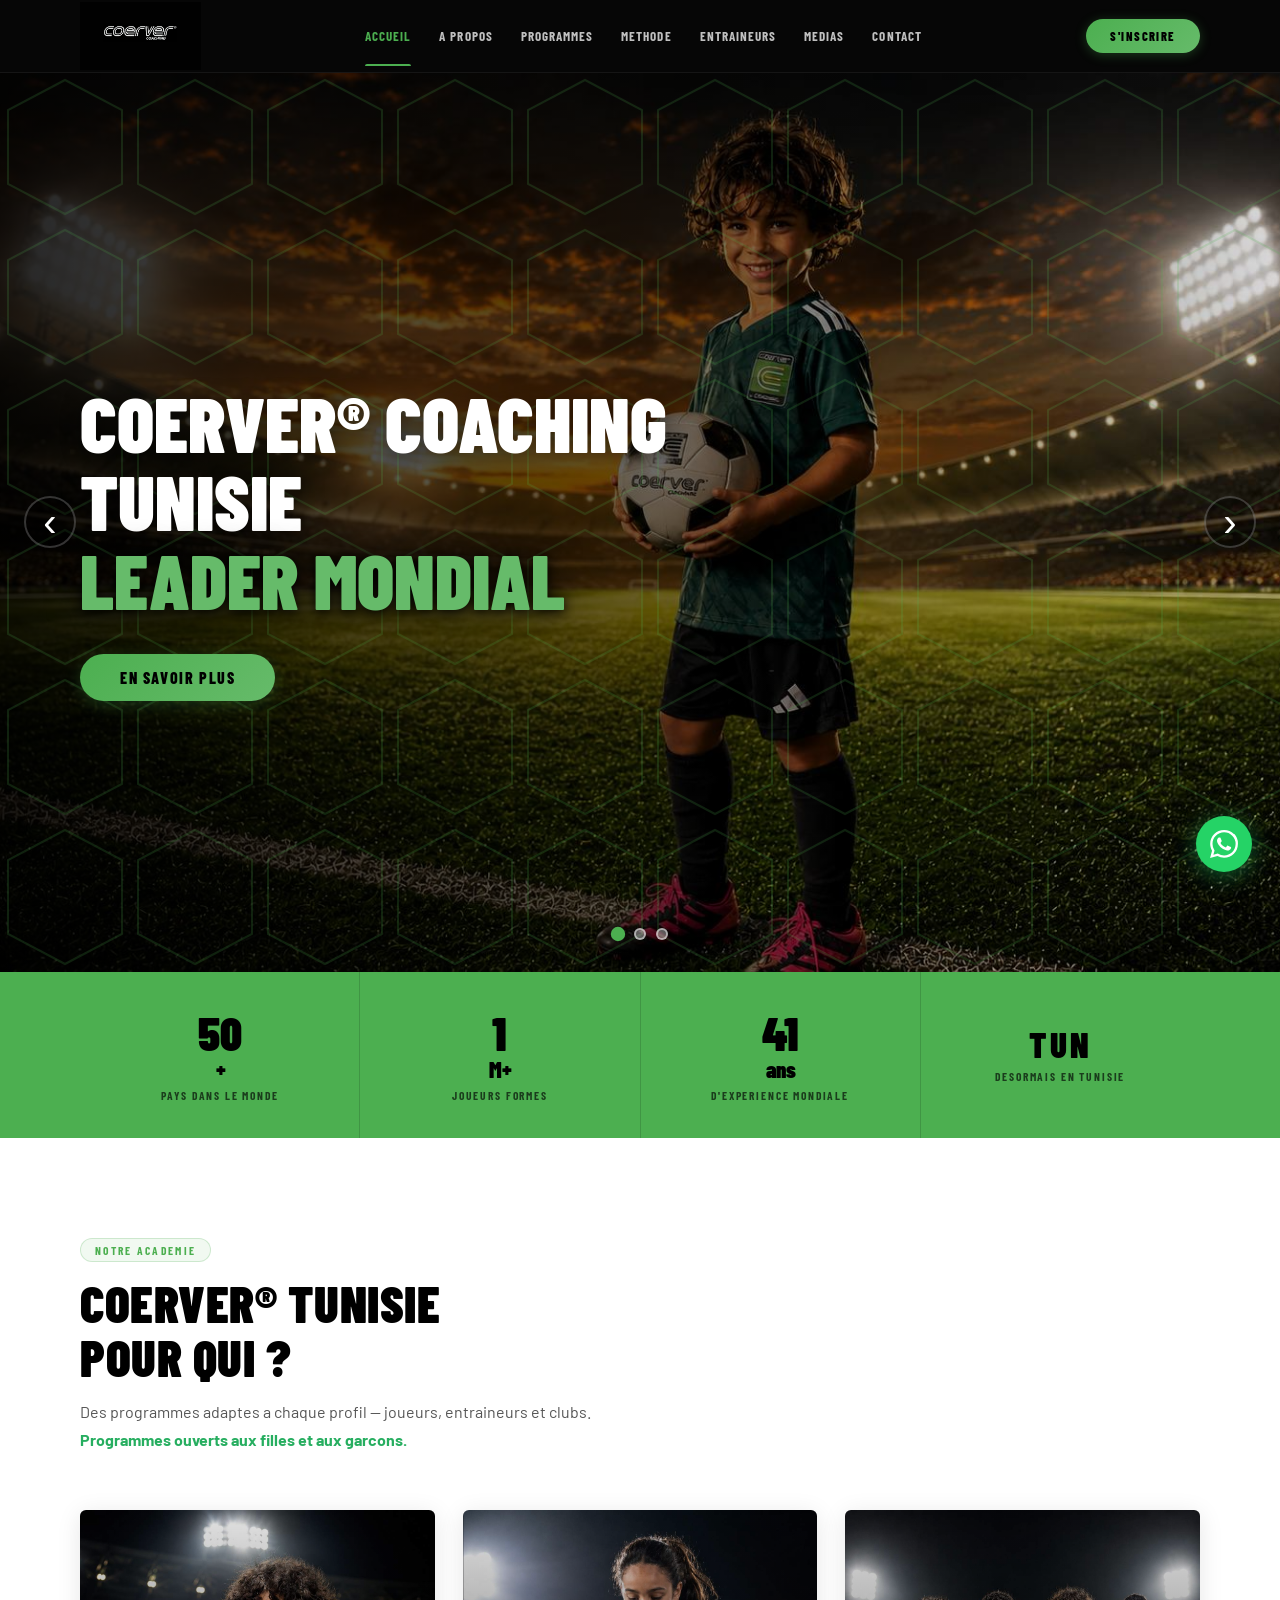
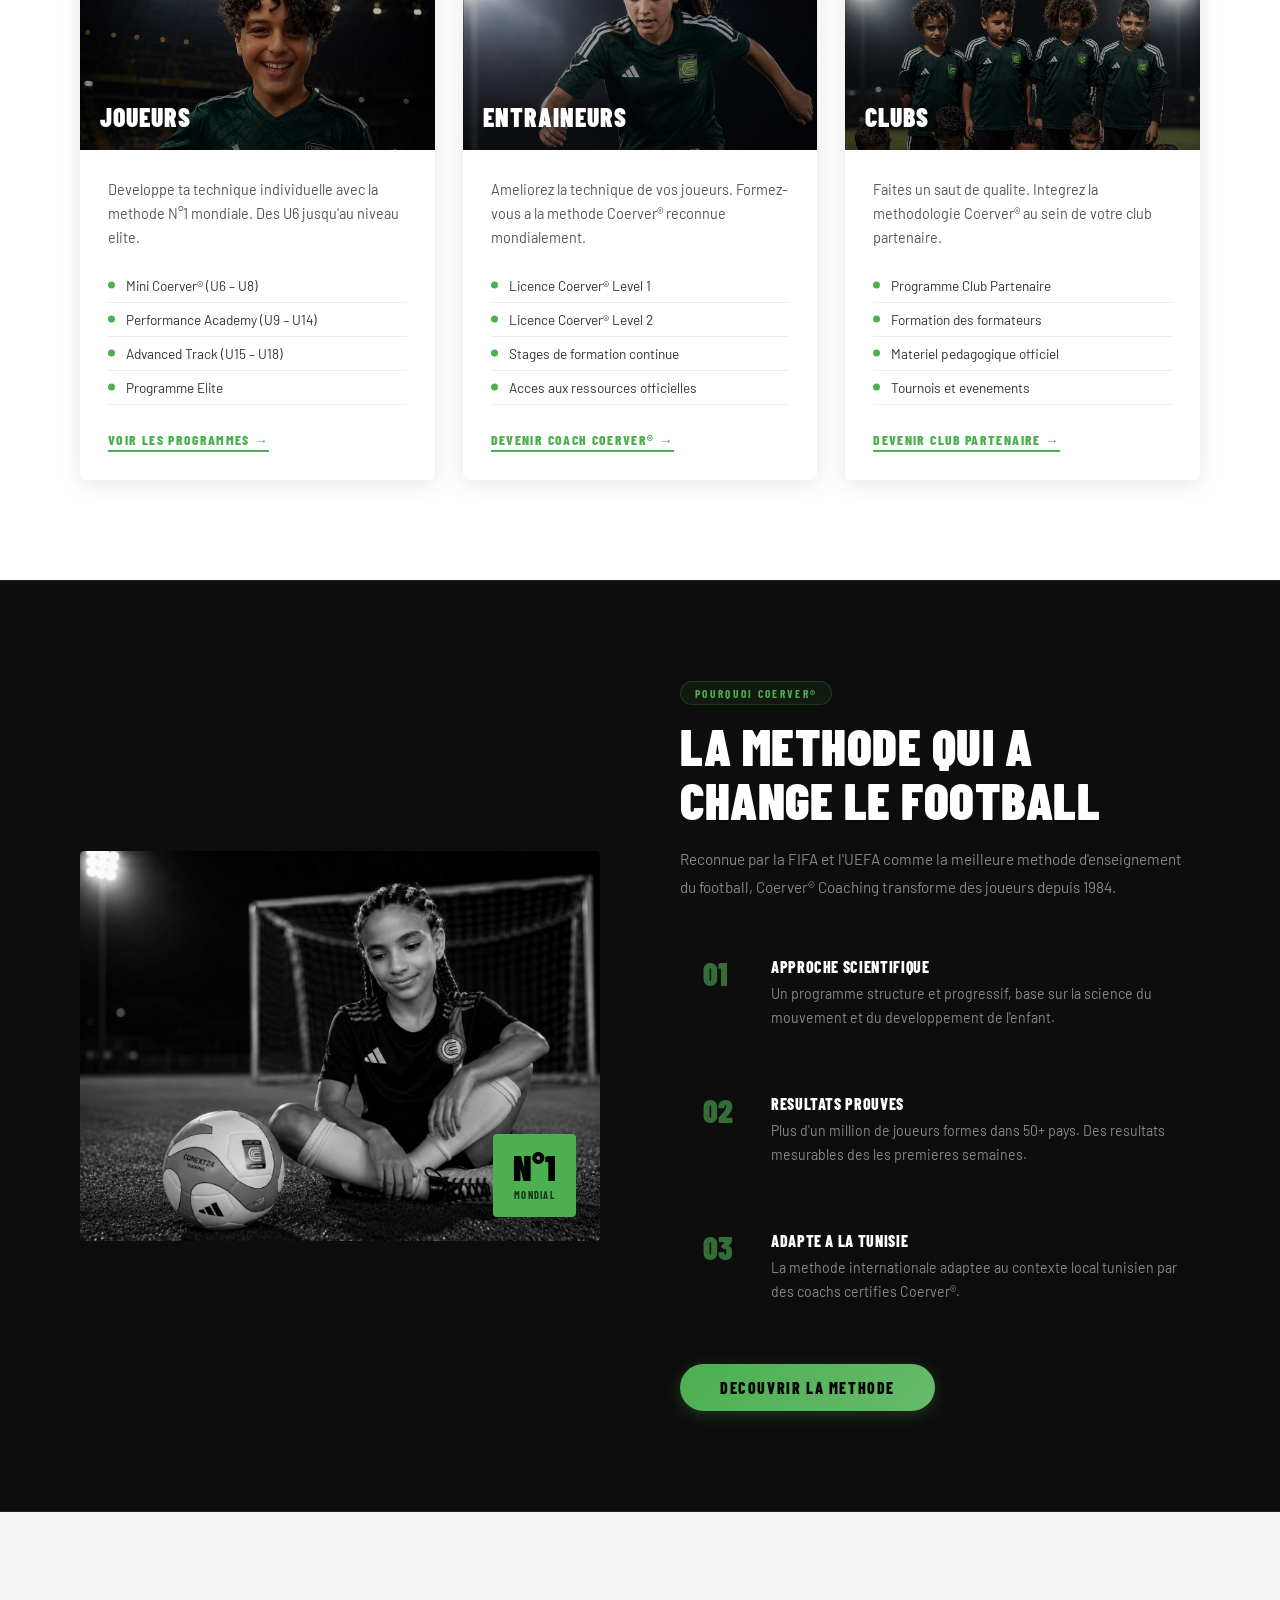
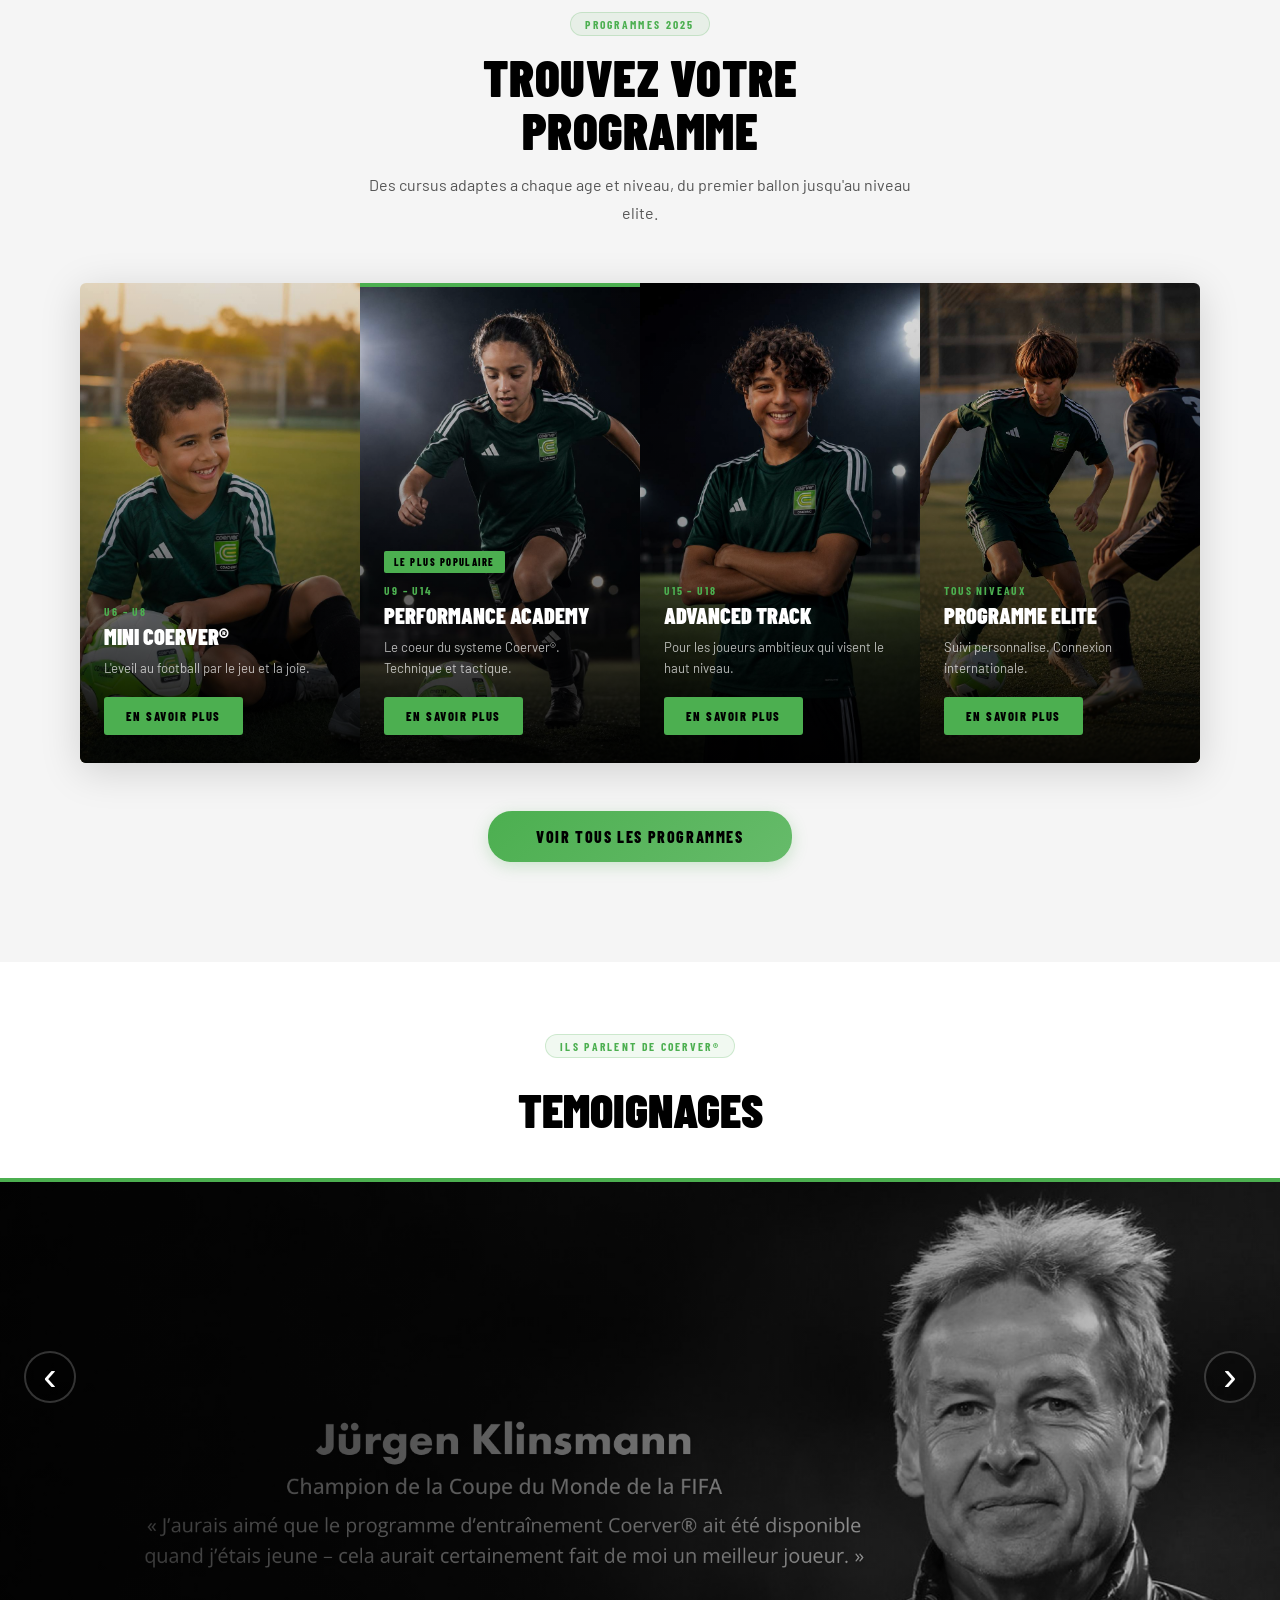
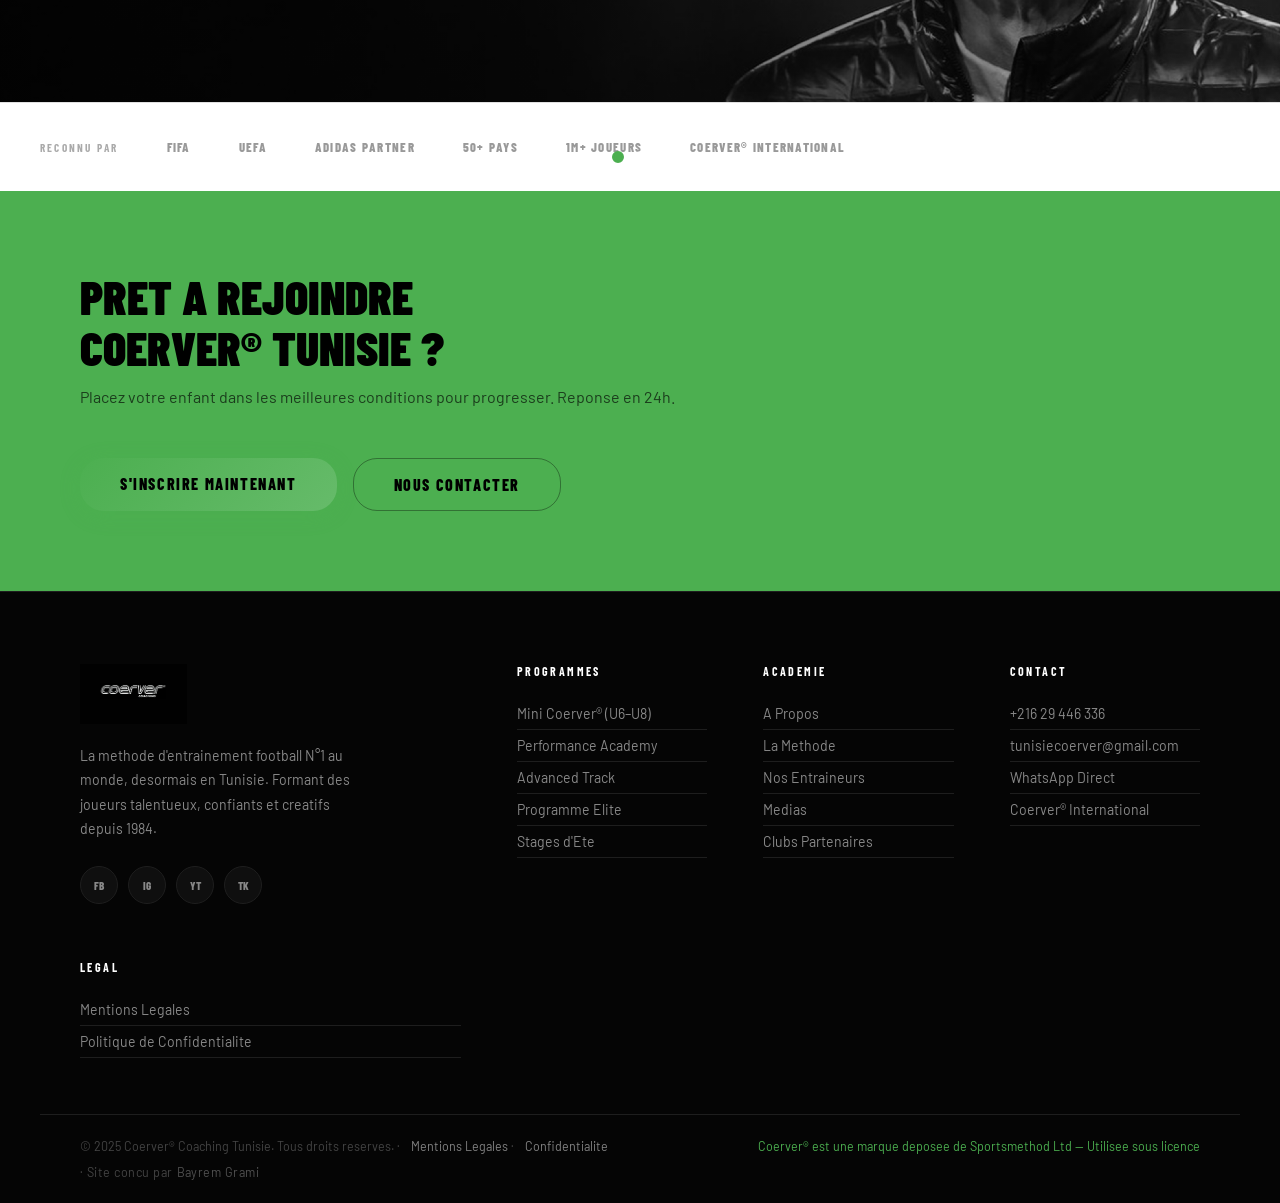
==== index.html @ b37d426e "SEO: standardise titles, descriptions and homepage h1 - All titles changed from em-dash to pipe sepa" ====
<!DOCTYPE html>
<html lang="fr">
<head>
  <meta name="google-site-verification" content="RrUGXjLgof8Sz7n1SxxTnWe03C23vOT5Esj2d44kscw" />
  <meta charset="UTF-8" />
  <meta name="viewport" content="width=device-width, initial-scale=1.0" />
  <link rel="icon" type="image/png" href="assets/images/logo.png" />
  <meta name="description" content="Coerver Coaching Tunisie — La methode d'entrainement football N°1 au monde. Programmes pour joueurs U6 a U18, formation entraineurs et clubs partenaires en Tunisie." />
  <title>Academie de Football N°1 en Tunisie | Coerver Coaching Tunisie</title>
  <meta property="og:title" content="Academie de Football N°1 en Tunisie | Coerver Coaching Tunisie" />
  <meta property="og:description" content="Academie de football Coerver® en Tunisie. Programmes pour joueurs de 6 a 18 ans. Methode reconnue par FIFA et UEFA dans 50+ pays." />
  <meta property="og:url" content="https://coervertunisie.tn" />
  <meta property="og:type" content="website" />
  <link rel="preconnect" href="https://fonts.googleapis.com" />
  <link rel="preconnect" href="https://fonts.gstatic.com" crossorigin />
  <link href="https://fonts.googleapis.com/css2?family=Barlow+Condensed:ital,wght@0,400;0,600;0,700;0,800;0,900;1,800;1,900&family=Barlow:wght@300;400;500;600;700&display=swap" rel="stylesheet" />
  <link rel="stylesheet" href="assets/css/style.css" />
  <link rel="stylesheet" href="assets/css/mobile-fixes.css?v=5" />
</head>
<body>
 
  <header id="navbar">
    <div class="container nav-single-row">
      <a href="index.html" class="nav-logo">
        <img src="assets/images/logo.png" alt="Coerver Coaching Tunisie" />
      </a>
      <nav class="nav-links">
        <a href="index.html"        class="nav-link active">ACCUEIL</a>
        <a href="apropos.html"      class="nav-link">A PROPOS</a>
        <a href="programmes.html"   class="nav-link">PROGRAMMES</a>
        <a href="methode.html"      class="nav-link">METHODE</a>
        <a href="entraineurs.html"  class="nav-link">ENTRAINEURS</a>
        <a href="medias.html"       class="nav-link">MEDIAS</a>
        <a href="contact.html"      class="nav-link">CONTACT</a>
      </nav>
      <div class="nav-right">
        <a href="inscription.html" class="btn-inscription">S'INSCRIRE</a>
        <button class="burger" id="burger">
          <span></span><span></span><span></span>
        </button>
      </div>
    </div>
  </header>
 
  <div class="mobile-menu" id="mobileMenu">
    <div class="mob-header">
      <a href="index.html"><img src="assets/images/logo.png" alt="Coerver Tunisie" class="mob-logo" /></a>
      <button class="mobile-close" id="mobileClose">&#10005;</button>
    </div>
    <nav class="mob-nav">
      <a href="index.html" class="mob-link mob-home" onclick="closeMobile()">
        <svg viewBox="0 0 24 24" fill="currentColor" width="22" height="22"><path d="M10 20v-6h4v6h5v-8h3L12 3 2 12h3v8z"/></svg>
      </a>
      <div class="mob-item">
        <button class="mob-link mob-toggle" onclick="toggleMobSection(this)">A PROPOS
          <svg class="mob-arrow" viewBox="0 0 24 24" fill="none" stroke="currentColor" stroke-width="2.5" width="20" height="20"><polyline points="6 9 12 15 18 9"/></svg>
        </button>
        <div class="mob-sub">
          <a href="apropos.html" onclick="closeMobile()">A Propos de Coerver</a>
          <a href="methode.html" onclick="closeMobile()">La Methode Coerver</a>
        </div>
      </div>
      <div class="mob-item">
        <button class="mob-link mob-toggle" onclick="toggleMobSection(this)">PROGRAMMES
          <svg class="mob-arrow" viewBox="0 0 24 24" fill="none" stroke="currentColor" stroke-width="2.5" width="20" height="20"><polyline points="6 9 12 15 18 9"/></svg>
        </button>
        <div class="mob-sub">
          <a href="programmes.html#mini" onclick="closeMobile()">Mini Coerver (U6-U8)</a>
          <a href="programmes.html#performance" onclick="closeMobile()">Performance Academy</a>
          <a href="programmes.html#advanced" onclick="closeMobile()">Advanced Track</a>
          <a href="programmes.html#elite" onclick="closeMobile()">Programme Elite</a>
        </div>
      </div>
      <a href="entraineurs.html" class="mob-link" onclick="closeMobile()">ENTRAINEURS</a>
      <a href="medias.html" class="mob-link" onclick="closeMobile()">MEDIAS</a>
      <a href="contact.html" class="mob-link" onclick="closeMobile()">CONTACT</a>
      <a href="inscription.html" class="mob-link mob-inscrit" onclick="closeMobile()">S'INSCRIRE</a>
    </nav>
    <div class="mob-socials">
      <a href="https://www.facebook.com/COERVER.tn/" target="_blank" rel="noopener noreferrer" class="mob-social">
        <svg viewBox="0 0 24 24" fill="currentColor" width="22" height="22"><path d="M18 2h-3a5 5 0 00-5 5v3H7v4h3v8h4v-8h3l1-4h-4V7a1 1 0 011-1h3z"/></svg>
      </a>
      <a href="https://www.instagram.com/coervertunisia/" target="_blank" rel="noopener noreferrer" class="mob-social">
        <svg viewBox="0 0 24 24" fill="none" stroke="currentColor" stroke-width="2" width="22" height="22"><rect x="2" y="2" width="20" height="20" rx="5"/><circle cx="12" cy="12" r="4"/><circle cx="17.5" cy="6.5" r="1" fill="currentColor" stroke="none"/></svg>
      </a>
      <a href="https://www.youtube.com/@PlayGreatSoccer" target="_blank" rel="noopener noreferrer" class="mob-social">
        <svg viewBox="0 0 24 24" fill="currentColor" width="22" height="22"><path d="M22.54 6.42a2.78 2.78 0 00-1.95-1.96C18.88 4 12 4 12 4s-6.88 0-8.59.46a2.78 2.78 0 00-1.95 1.96A29 29 0 001 12a29 29 0 00.46 5.58A2.78 2.78 0 003.41 19.6C5.12 20 12 20 12 20s6.88 0 8.59-.46a2.78 2.78 0 001.95-1.95A29 29 0 0023 12a29 29 0 00-.46-5.58z"/><polygon points="9.75 15.02 15.5 12 9.75 8.98 9.75 15.02" fill="white"/></svg>
      </a>
      <a href="https://wa.me/21658519189" target="_blank" rel="noopener noreferrer" class="mob-social mob-social-wa">
        <svg viewBox="0 0 24 24" fill="currentColor" width="22" height="22"><path d="M17.472 14.382c-.297-.149-1.758-.867-2.03-.967-.273-.099-.471-.148-.67.15-.197.297-.767.966-.94 1.164-.173.199-.347.223-.644.075-.297-.15-1.255-.463-2.39-1.475-.883-.788-1.48-1.761-1.653-2.059-.173-.297-.018-.458.13-.606.134-.133.298-.347.446-.52.149-.174.198-.298.298-.497.099-.198.05-.371-.025-.52-.075-.149-.669-1.612-.916-2.207-.242-.579-.487-.5-.669-.51-.173-.008-.371-.01-.57-.01-.198 0-.52.074-.792.372-.272.297-1.04 1.016-1.04 2.479 0 1.462 1.065 2.875 1.213 3.074.149.198 2.096 3.2 5.077 4.487.709.306 1.262.489 1.694.625.712.227 1.36.195 1.871.118.571-.085 1.758-.719 2.006-1.413.248-.694.248-1.289.173-1.413-.074-.124-.272-.198-.57-.347m-5.421 7.403h-.004a9.87 9.87 0 01-5.031-1.378l-.361-.214-3.741.982.998-3.648-.235-.374a9.86 9.86 0 01-1.51-5.26c.001-5.45 4.436-9.884 9.888-9.884 2.64 0 5.122 1.03 6.988 2.898a9.825 9.825 0 012.893 6.994c-.003 5.45-4.437 9.884-9.885 9.884m8.413-18.297A11.815 11.815 0 0012.05 0C5.495 0 .16 5.335.157 11.892c0 2.096.547 4.142 1.588 5.945L.057 24l6.305-1.654a11.882 11.882 0 005.683 1.448h.005c6.554 0 11.89-5.335 11.893-11.893A11.821 11.821 0 0020.885 3.488"/></svg>
      </a>
    </div>
  </div>
 
  <main>
 
    <!--  1. HERO SLIDER  -->
    <section class="hero">
      <div class="slider" id="slider">
 
        <div class="slide active" style="background-image:url('assets/images/slide1.jpg');">
          <div class="slide-overlay"></div>
          <div class="slide-hexagons"></div>
          <div class="container slide-content">
            <div class="slide-text">
              <h1 class="slide-title">COERVER® COACHING<br />TUNISIE<br /><span class="slide-title-green">LEADER MONDIAL</span></h1>
              <a href="apropos.html" class="btn-green">En savoir plus</a>
            </div>
          </div>
        </div>
 
        <div class="slide slide-portrait" style="background-image:url('assets/images/slide2.jpg');">
          <div class="slide-overlay"></div>
          <div class="slide-hexagons"></div>
          <div class="container slide-content">
            <div class="slide-text">
              <h1 class="slide-title">LE N°1 MONDIAL<br />METHODE D'ENSEIGNEMENT<br /><span class="slide-title-green">DU FOOTBALL</span></h1>
              <a href="methode.html" class="btn-green">Decouvrir la methode</a>
            </div>
          </div>
        </div>
 
        <div class="slide" style="background-image:url('assets/images/slide3.jpg');">
          <div class="slide-overlay"></div>
          <div class="slide-hexagons"></div>
          <div class="container slide-content">
            <div class="slide-text">
              <h1 class="slide-title">DEVELOPPEMENT DE QUALITE<br />POUR JOUEURS ET CLUBS<br /><span class="slide-title-green">EN TUNISIE</span></h1>
              <a href="programmes.html" class="btn-green">Voir les programmes</a>
            </div>
          </div>
        </div>
 
      </div>
      <div class="slider-dots">
        <button class="dot active" onclick="goToSlide(0)"></button>
        <button class="dot"        onclick="goToSlide(1)"></button>
        <button class="dot"        onclick="goToSlide(2)"></button>
      </div>
      <button class="slider-arrow slider-prev" onclick="prevSlide()">&#8249;</button>
      <button class="slider-arrow slider-next" onclick="nextSlide()">&#8250;</button>
    </section>
 
    <!--  2. STATS BAR  GREEN  -->
    <section class="stats-bar">
      <div class="container stats-bar-inner">
        <div class="stat-item">
          <span class="stat-number" data-target="50">0</span>
          <span class="stat-plus">+</span>
          <span class="stat-label">Pays dans le monde</span>
        </div>
        <div class="stat-separator"></div>
        <div class="stat-item">
          <span class="stat-number" data-target="1">0</span>
          <span class="stat-plus">M+</span>
          <span class="stat-label">Joueurs formes</span>
        </div>
        <div class="stat-separator"></div>
        <div class="stat-item">
          <span class="stat-number" data-target="41">0</span>
          <span class="stat-plus">ans</span>
          <span class="stat-label">D'experience mondiale</span>
        </div>
        <div class="stat-separator"></div>
        <div class="stat-item">
          <span class="stat-number stat-number-text">TUN</span>
          <span class="stat-label">Desormais en Tunisie</span>
        </div>
      </div>
    </section>
 
    <!--  3. POUR QUI  WHITE  -->
    <section class="pour-qui-section">
      <div class="container">
        <div class="section-header">
          <span class="section-tag">Notre Academie</span>
          <h2 class="section-title" style="color:#000;">COERVER® TUNISIE<br />POUR QUI ?</h2>
          <p class="section-subtitle" style="color:#555;">Des programmes adaptes a chaque profil — joueurs, entraineurs et clubs.<br /><strong style="color:#27ae60;">Programmes ouverts aux filles et aux garcons.</strong></p>
        </div>
        <div class="pq-grid">
 
          <div class="pq-card">
            <div class="pq-card-img" style="background-image:url('assets/images/card-joueurs.jpg');">
              <div class="pq-card-overlay"></div>
              <div class="pq-card-label">JOUEURS</div>
            </div>
            <div class="pq-card-body">
              <p class="pq-card-text">Developpe ta technique individuelle avec la methode N°1 mondiale. Des U6 jusqu'au niveau elite.</p>
              <ul class="pq-list">
                <li>Mini Coerver® (U6 – U8)</li>
                <li>Performance Academy (U9 – U14)</li>
                <li>Advanced Track (U15 – U18)</li>
                <li>Programme Elite</li>
              </ul>
              <a href="programmes.html" class="pq-btn">Voir les programmes →</a>
            </div>
          </div>
 
          <div class="pq-card">
            <div class="pq-card-img" style="background-image:url('assets/images/prog-performance.jpg');">
              <div class="pq-card-overlay"></div>
              <div class="pq-card-label">ENTRAINEURS</div>
            </div>
            <div class="pq-card-body">
              <p class="pq-card-text">Ameliorez la technique de vos joueurs. Formez-vous a la methode Coerver® reconnue mondialement.</p>
              <ul class="pq-list">
                <li>Licence Coerver® Level 1</li>
                <li>Licence Coerver® Level 2</li>
                <li>Stages de formation continue</li>
                <li>Acces aux ressources officielles</li>
              </ul>
              <a href="entraineurs.html" class="pq-btn">Devenir coach Coerver® →</a>
            </div>
          </div>
 
          <div class="pq-card">
            <div class="pq-card-img" style="background-image:url('assets/images/card-clubs.jpg');">
              <div class="pq-card-overlay"></div>
              <div class="pq-card-label">CLUBS</div>
            </div>
            <div class="pq-card-body">
              <p class="pq-card-text">Faites un saut de qualite. Integrez la methodologie Coerver® au sein de votre club partenaire.</p>
              <ul class="pq-list">
                <li>Programme Club Partenaire</li>
                <li>Formation des formateurs</li>
                <li>Materiel pedagogique officiel</li>
                <li>Tournois et evenements</li>
              </ul>
              <a href="contact.html" class="pq-btn">Devenir club partenaire →</a>
            </div>
          </div>
 
        </div>
      </div>
    </section>
 
    <!--  4. POURQUOI COERVER  BLACK  -->
    <section class="pourquoi">
      <div class="container">
        <div class="pourquoi-inner">
          <div class="pourquoi-image">
            <img src="assets/images/pourquoi-methode.jpg" alt="Entrainement Coerver" style="width:100%;height:100%;object-fit:cover;border-radius:4px;display:block;" />
            <div class="pourquoi-badge">
              <span class="pourquoi-badge-num">N°1</span>
              <span class="pourquoi-badge-text">Mondial</span>
            </div>
          </div>
          <div class="pourquoi-content">
            <span class="section-tag">Pourquoi Coerver®</span>
            <h2 class="section-title">LA METHODE QUI A<br />CHANGE LE FOOTBALL</h2>
            <p class="pourquoi-intro">Reconnue par la FIFA et l'UEFA comme la meilleure methode d'enseignement du football, Coerver® Coaching transforme des joueurs depuis 1984.</p>
            <div class="pourquoi-points">
              <div class="point">
                <span class="point-icon">01</span>
                <div>
                  <div class="point-title">Approche scientifique</div>
                  <p class="point-text">Un programme structure et progressif, base sur la science du mouvement et du developpement de l'enfant.</p>
                </div>
              </div>
              <div class="point">
                <span class="point-icon">02</span>
                <div>
                  <div class="point-title">Resultats prouves</div>
                  <p class="point-text">Plus d'un million de joueurs formes dans 50+ pays. Des resultats mesurables des les premieres semaines.</p>
                </div>
              </div>
              <div class="point">
                <span class="point-icon">03</span>
                <div>
                  <div class="point-title">Adapte a la Tunisie</div>
                  <p class="point-text">La methode internationale adaptee au contexte local tunisien par des coachs certifies Coerver®.</p>
                </div>
              </div>
            </div>
            <a href="methode.html" class="btn-green">Decouvrir la methode</a>
          </div>
        </div>
      </div>
    </section>
 
    <!--  5. PROGRAMMES  LIGHT GRAY  -->
    <section class="prog-section">
      <div class="container">
        <div class="section-header section-header-center">
          <span class="section-tag">Programmes 2025</span>
          <h2 class="section-title" style="color:#000;">TROUVEZ VOTRE<br />PROGRAMME</h2>
          <p class="section-subtitle" style="color:#555;margin:14px auto 0;">Des cursus adaptes a chaque age et niveau, du premier ballon jusqu'au niveau elite.</p>
        </div>
 
        <div class="prog-photo-grid">
 
          <div class="prog-photo-card">
            <div class="prog-photo-bg" style="background-image:url('assets/images/prog-mini.jpg');">
              <div class="prog-photo-overlay"></div>
              <div class="prog-photo-content">
                <span class="prog-photo-age">U6 – U8</span>
                <h3 class="prog-photo-name">Mini Coerver®</h3>
                <p class="prog-photo-desc">L'eveil au football par le jeu et la joie.</p>
                <a href="programmes.html" class="prog-photo-btn">En savoir plus</a>
              </div>
            </div>
          </div>
 
          <div class="prog-photo-card prog-photo-featured">
            <div class="prog-photo-bg" style="background-image:url('assets/images/prog-performance.jpg');">
              <div class="prog-photo-overlay"></div>
              <div class="prog-photo-content">
                <div class="prog-photo-badge"> LE PLUS POPULAIRE</div>
                <span class="prog-photo-age">U9 – U14</span>
                <h3 class="prog-photo-name">Performance Academy</h3>
                <p class="prog-photo-desc">Le coeur du systeme Coerver®. Technique et tactique.</p>
                <a href="programmes.html" class="prog-photo-btn">En savoir plus</a>
              </div>
            </div>
          </div>
 
          <div class="prog-photo-card">
            <div class="prog-photo-bg" style="background-image:url('assets/images/prog-advanced.jpg');">
              <div class="prog-photo-overlay"></div>
              <div class="prog-photo-content">
                <span class="prog-photo-age">U15 – U18</span>
                <h3 class="prog-photo-name">Advanced Track</h3>
                <p class="prog-photo-desc">Pour les joueurs ambitieux qui visent le haut niveau.</p>
                <a href="programmes.html" class="prog-photo-btn">En savoir plus</a>
              </div>
            </div>
          </div>
 
          <div class="prog-photo-card">
            <div class="prog-photo-bg" style="background-image:url('assets/images/prog-elite.jpg');">
              <div class="prog-photo-overlay"></div>
              <div class="prog-photo-content">
                <span class="prog-photo-age">Tous niveaux</span>
                <h3 class="prog-photo-name">Programme Elite</h3>
                <p class="prog-photo-desc">Suivi personnalise. Connexion internationale.</p>
                <a href="programmes.html" class="prog-photo-btn">En savoir plus</a>
              </div>
            </div>
          </div>
 
        </div>
 
        <div style="text-align:center;margin-top:48px;">
          <a href="programmes.html" class="btn-voir-tous">VOIR TOUS LES PROGRAMMES</a>
        </div>
 
      </div>
    </section>
 
    <!--  6. TEMOIGNAGES  FULLWIDTH SLIDER  -->
    <section class="temoignages-section">
      <div class="temo-header">
        <span class="section-tag">Ils parlent de Coerver®</span>
        <h2 class="temo-title">TEMOIGNAGES</h2>
      </div>
 
      <div class="temo-slider" id="temoSlider">
 
        <div class="temo-slide temo-active" style="background-image:url('assets/images/klinsmann.jpg');"><img class="temo-slide-img" src="assets/images/klinsmann.jpg" alt="Jurgen Klinsmann">
          <div class="temo-overlay"></div>
        </div>
 
        <div class="temo-slide" style="background-image:url('assets/images/houllier.jpg');"><img class="temo-slide-img" src="assets/images/houllier.jpg" alt="Gerard Houllier">
          <div class="temo-overlay"></div>
        </div>
 
        <div class="temo-slide" style="background-image:url('assets/images/delbosque.jpg');"><img class="temo-slide-img" src="assets/images/delbosque.jpg" alt="Vicente del Bosque">
          <div class="temo-overlay"></div>
        </div>
 
      </div>
 
      <button class="temo-arrow temo-prev" onclick="prevTemo()">&#8249;</button>
      <button class="temo-arrow temo-next" onclick="nextTemo()">&#8250;</button>
      <div class="temo-dots">
        <button class="temo-dot temo-dot-active" onclick="goToTemo(0)"></button>
        <button class="temo-dot" onclick="goToTemo(1)"></button>
        <button class="temo-dot" onclick="goToTemo(2)"></button>
      </div>
 
      <div class="temo-partners">
        <span class="partners-label">Reconnu par</span>
        <div class="partners-logos">
          <span>FIFA</span>
          <span>UEFA</span>
          <span>Adidas Partner</span>
          <span>50+ Pays</span>
          <span>1M+ Joueurs</span>
          <span>Coerver® International</span>
        </div>
      </div>
    </section>
 
    <!--  7. CTA BANNER  GREEN  -->
    <section class="cta-banner-green">
      <div class="container cta-banner-inner">
        <div class="cta-banner-text">
          <h2 class="cta-banner-title">PRET A REJOINDRE<br />COERVER® TUNISIE ?</h2>
          <p class="cta-banner-sub">Placez votre enfant dans les meilleures conditions pour progresser. Reponse en 24h.</p>
        </div>
        <div class="cta-banner-btns">
          <a href="inscription.html" class="btn-cta-black">S'INSCRIRE MAINTENANT</a>
          <a href="contact.html"     class="btn-cta-outline-dark">NOUS CONTACTER</a>
        </div>
      </div>
    </section>
 
  </main>
 
  <footer class="footer">
    <div class="container footer-inner">
      <div class="footer-brand">
        <img src="assets/images/logo.png" alt="Coerver Coaching Tunisie" class="footer-logo" />
        <p class="footer-desc">La methode d'entrainement football N°1 au monde, desormais en Tunisie. Formant des joueurs talentueux, confiants et creatifs depuis 1984.</p>
        <div class="footer-social">
          <a href="https://www.facebook.com/COERVER.tn/" class="social-link" target="_blank" rel="noopener noreferrer">FB</a>
          <a href="https://www.instagram.com/coervertunisia/" class="social-link" target="_blank" rel="noopener noreferrer">IG</a>
          <a href="https://www.youtube.com/@PlayGreatSoccer" target="_blank" rel="noopener noreferrer" class="social-link">YT</a>
          <a href="https://www.tiktok.com/@coervertunisie" target="_blank" rel="noopener noreferrer" class="social-link">TK</a>
          
        </div>
      </div>
      <div class="footer-col">
        <h4 class="footer-col-title">PROGRAMMES</h4>
        <a href="programmes.html">Mini Coerver® (U6–U8)</a>
        <a href="programmes.html">Performance Academy</a>
        <a href="programmes.html">Advanced Track</a>
        <a href="programmes.html">Programme Elite</a>
        <a href="programmes.html">Stages d'Ete</a>
      </div>
      <div class="footer-col">
        <h4 class="footer-col-title">ACADEMIE</h4>
        <a href="apropos.html">A Propos</a>
        <a href="methode.html">La Methode</a>
        <a href="entraineurs.html">Nos Entraineurs</a>
        <a href="medias.html">Medias</a>
        <a href="contact.html">Clubs Partenaires</a>
      </div>
      <div class="footer-col">
        <h4 class="footer-col-title">CONTACT</h4>
        <a href="tel:+21629446336">+216 29 446 336</a>
        <a href="mailto:tunisiecoerver@gmail.com">tunisiecoerver@gmail.com</a>
        <a href="https://wa.me/21658519189" target="_blank" rel="noopener noreferrer">WhatsApp Direct</a>
        <a href="https://www.coervercoaching.com" target="_blank" rel="noopener noreferrer">Coerver® International</a>
      </div>
      <div class="footer-col">
        <h4 class="footer-col-title">LEGAL</h4>
        <a href="mentions-legales.html">Mentions Legales</a>
        <a href="politique-confidentialite.html">Politique de Confidentialite</a>
      </div>
    </div>
    <div class="footer-bottom">
      <div class="container footer-bottom-inner">
        <span>© 2025 Coerver® Coaching Tunisie. Tous droits reserves. · <a href="mentions-legales.html" style="color:rgba(255,255,255,.5);text-decoration:none;margin-left:8px;">Mentions Legales</a> · <a href="politique-confidentialite.html" style="color:rgba(255,255,255,.5);text-decoration:none;margin-left:8px;">Confidentialite</a></span>
        <span class="footer-license">Coerver® est une marque deposee de Sportsmethod Ltd — Utilisee sous licence</span><span class="footer-credit"> · Site concu par <a href="https://www.linkedin.com/in/bayrem-grami" target="_blank" rel="noopener noreferrer" style="color:rgba(255,255,255,0.3);text-decoration:none;">Bayrem Grami</a></span>
      </div>
    </div>
  
 
</footer>
  <a href="https://wa.me/21658519189" target="_blank" rel="noopener noreferrer" class="wa-float">
    <svg viewBox="0 0 24 24" fill="white" width="28" height="28">
      <path d="M17.472 14.382c-.297-.149-1.758-.867-2.03-.967-.273-.099-.471-.148-.67.15-.197.297-.767.966-.94 1.164-.173.199-.347.223-.644.075-.297-.15-1.255-.463-2.39-1.475-.883-.788-1.48-1.761-1.653-2.059-.173-.297-.018-.458.13-.606.134-.133.298-.347.446-.52.149-.174.198-.298.298-.497.099-.198.05-.371-.025-.52-.075-.149-.669-1.612-.916-2.207-.242-.579-.487-.5-.669-.51-.173-.008-.371-.01-.57-.01-.198 0-.52.074-.792.372-.272.297-1.04 1.016-1.04 2.479 0 1.462 1.065 2.875 1.213 3.074.149.198 2.096 3.2 5.077 4.487.709.306 1.262.489 1.694.625.712.227 1.36.195 1.871.118.571-.085 1.758-.719 2.006-1.413.248-.694.248-1.289.173-1.413-.074-.124-.272-.198-.57-.347m-5.421 7.403h-.004a9.87 9.87 0 01-5.031-1.378l-.361-.214-3.741.982.998-3.648-.235-.374a9.86 9.86 0 01-1.51-5.26c.001-5.45 4.436-9.884 9.888-9.884 2.64 0 5.122 1.03 6.988 2.898a9.825 9.825 0 012.893 6.994c-.003 5.45-4.437 9.884-9.885 9.884m8.413-18.297A11.815 11.815 0 0012.05 0C5.495 0 .16 5.335.157 11.892c0 2.096.547 4.142 1.588 5.945L.057 24l6.305-1.654a11.882 11.882 0 005.683 1.448h.005c6.554 0 11.89-5.335 11.893-11.893A11.821 11.821 0 0020.885 3.488"/>
    </svg>
  </a>
 
  <script src="assets/js/main.js"></script>
  <script>
    /*  TESTIMONIALS SLIDER  */
    const temoSlides = document.querySelectorAll('.temo-slide');
    const temoDots   = document.querySelectorAll('.temo-dot');
    let temoIndex    = 0;
    let temoTimer    = null;
 
    function goToTemo(i) {
      temoSlides[temoIndex].classList.remove('temo-active');
      temoDots[temoIndex].classList.remove('temo-dot-active');
      temoIndex = (i + temoSlides.length) % temoSlides.length;
      temoSlides[temoIndex].classList.add('temo-active');
      temoDots[temoIndex].classList.add('temo-dot-active');
    }
    function nextTemo() { goToTemo(temoIndex + 1); resetTemoTimer(); }
    function prevTemo() { goToTemo(temoIndex - 1); resetTemoTimer(); }
    function resetTemoTimer() {
      clearInterval(temoTimer);
      temoTimer = setInterval(() => goToTemo(temoIndex + 1), 6000);
    }
    temoTimer = setInterval(() => goToTemo(temoIndex + 1), 6000);
  </script>
</body>
</html>
---- assets/css/style.css ----
/* ============================================================
   COERVER® COACHING TUNISIE — Style officiel
   Noir | Vert #4CAF50 | Blanc
   ============================================================ */
:root {
  --black:        #000000;
  --black-nav:    #0a0a0a;
  --black-card:   #0f0f0f;
  --black-section:#0d0d0d;
  --black-border: #1e1e1e;
  --green:        #4CAF50;
  --green-dark:   #388E3C;
  --green-light:  #66BB6A;
  --white:        #ffffff;
  --gray:         #888888;
  --gray-light:   #c0c0c0;
  --font-display: 'Barlow Condensed', sans-serif;
  --font-body:    'Barlow', sans-serif;
  --container:    1200px;
  --transition:   all 0.26s cubic-bezier(0.4, 0, 0.2, 1);
  --nav-height:   72px;
  --radius-sm:    6px;
  --radius:       10px;
  --radius-lg:    16px;
  --green-glow:   0 0 24px rgba(76,175,80,0.35);
  --green-gradient: linear-gradient(135deg, #4CAF50 0%, #66BB6A 100%);
  --glass-bg:     rgba(8,8,8,0.78);
  --glass-border: rgba(255,255,255,0.06);
}

*, *::before, *::after { box-sizing: border-box; margin: 0; padding: 0; }
html  { scroll-behavior: smooth; }
body  { background: var(--black); color: var(--white); font-family: var(--font-body); overflow-x: hidden; }
a     { text-decoration: none; color: inherit; }
img   { display: block; max-width: 100%; }

.container {
  max-width: var(--container);
  margin: 0 auto;
  padding: 0 40px;
}

/* ══════════════════════════════════════════════
   NAVBAR — Single compact row
══════════════════════════════════════════════ */
#navbar {
  position: fixed;
  top: 0; left: 0; right: 0;
  z-index: 1000;
  background: var(--glass-bg);
  backdrop-filter: blur(24px) saturate(160%);
  -webkit-backdrop-filter: blur(24px) saturate(160%);
  border-bottom: 1px solid var(--glass-border);
  transition: var(--transition);
}
#navbar.scrolled {
  background: rgba(0,0,0,0.9);
  box-shadow: 0 4px 40px rgba(0,0,0,0.8);
  border-bottom: 1px solid rgba(76,175,80,0.25);
}

.nav-single-row {
  display: flex;
  align-items: center;
  justify-content: space-between;
  height: 72px;
  gap: 16px;
}
.nav-logo img {
  height: 68px;
  width: auto;
  object-fit: contain;
}
.nav-links {
  display: flex;
  align-items: center;
  gap: 0;
}
.nav-link {
  font-family: var(--font-display);
  font-weight: 700;
  font-size: 0.82rem;
  letter-spacing: 0.08em;
  text-transform: uppercase;
  color: rgba(255,255,255,0.75);
  padding: 22px 14px;
  transition: color 0.22s ease;
  position: relative;
  white-space: nowrap;
}
.nav-link::after {
  content: '';
  position: absolute;
  bottom: 0; left: 50%; right: 50%;
  height: 2px;
  background: var(--green-gradient);
  border-radius: 2px 2px 0 0;
  transition: left 0.25s ease, right 0.25s ease;
}
.nav-link:hover         { color: var(--white); }
.nav-link:hover::after  { left: 14px; right: 14px; }
.nav-link.active        { color: var(--green); }
.nav-link.active::after { left: 14px; right: 14px; background: var(--green); }

.nav-right {
  display: flex;
  align-items: center;
  gap: 16px;
  flex-shrink: 0;
}
.btn-inscription {
  font-family: var(--font-display);
  font-weight: 800;
  font-size: 0.78rem;
  letter-spacing: 0.12em;
  text-transform: uppercase;
  color: var(--black);
  background: var(--green-gradient);
  padding: 10px 24px;
  border-radius: 20px;
  border: none;
  transition: var(--transition);
  white-space: nowrap;
  box-shadow: 0 2px 12px rgba(76,175,80,0.3);
}
.btn-inscription:hover {
  transform: translateY(-1px);
  box-shadow: var(--green-glow);
  filter: brightness(1.1);
}

/* Legacy two-row support (inner pages not yet updated) */
.nav-row1 { display: none; }
.nav-row2 { display: none; }
.nav-row1-inner,
.nav-row2-inner {
  display: flex;
  align-items: center;
  justify-content: space-between;
}

.burger {
  display: none;
  flex-direction: column;
  gap: 5px;
  background: none;
  border: none;
  cursor: pointer;
  padding: 8px;
}
.burger span {
  display: block;
  width: 22px; height: 1.5px;
  background: var(--white);
  border-radius: 2px;
  transition: transform 0.3s cubic-bezier(0.4,0,0.2,1), opacity 0.2s ease;
}
.burger span:nth-child(1) { width: 22px; }
.burger span:nth-child(2) { width: 16px; }
.burger span:nth-child(3) { width: 22px; }
.burger:hover span { background: var(--green); }
.burger.open span:nth-child(1) { transform: translateY(6.5px) rotate(45deg); width: 22px; }
.burger.open span:nth-child(2) { opacity: 0; }
.burger.open span:nth-child(3) { transform: translateY(-6.5px) rotate(-45deg); width: 22px; }

/* ══════════════════════════════════════════════
   MOBILE MENU
══════════════════════════════════════════════ */
.mobile-menu {
  position: fixed; inset: 0;
  background: var(--black);
  z-index: 999;
  display: flex;
  flex-direction: column;
  justify-content: center;
  padding: 80px 40px 40px;
  transform: translateX(100%);
  transition: transform 0.4s cubic-bezier(0.4,0,0.2,1);
}
.mobile-menu.open { transform: translateX(0); }
.mobile-close {
  position: absolute; top: 24px; right: 24px;
  background: none; border: none;
  color: var(--white); font-size: 2rem;
  cursor: pointer; font-family: var(--font-display);
  font-weight: 900;
}
.mobile-close:hover { color: var(--green); }
.mobile-menu nav { display: flex; flex-direction: column; gap: 4px; }
.mobile-menu nav a {
  font-family: var(--font-display);
  font-weight: 900; font-size: 2.2rem;
  text-transform: uppercase; color: var(--white);
  padding: 14px 0;
  border-bottom: 1px solid var(--black-border);
  transition: color 0.2s, padding-left 0.2s;
}
.mobile-menu nav a:hover { color: var(--green); padding-left: 12px; }
.mobile-btn {
  margin-top: 24px !important;
  background: var(--green) !important;
  color: var(--black) !important;
  text-align: center; border-radius: 50px;
  font-size: 1.1rem !important;
  padding: 16px !important;
}
.mobile-btn:hover { background: var(--green-dark) !important; padding-left: 0 !important; }

/* ══════════════════════════════════════════════
   HERO SLIDER
══════════════════════════════════════════════ */
.hero {
  position: relative;
  width: 100%;
  height: 100vh;
  overflow: hidden;
  margin-top: var(--nav-height);
}
.slider { position: relative; width: 100%; height: 100%; }
.slide {
  position: absolute; inset: 0;
  background-size: cover;
  background-position: center top;
  background-repeat: no-repeat;
  opacity: 0;
  transition: opacity 1.2s ease;
  display: flex;
  align-items: center;
}
.slide.active { opacity: 1; z-index: 1; }
.slide-portrait { background-position: center 10% !important; }
@media(max-width:768px){ .slide-portrait { background-position: center top !important; } }
.slide-overlay {
  position: absolute; inset: 0;
  background: linear-gradient(90deg,
    rgba(0,0,0,0.85) 0%,
    rgba(0,0,0,0.55) 55%,
    rgba(0,0,0,0.15) 100%);
}
.slide-hexagons {
  position: absolute; inset: 0;
  background-image: url("data:image/svg+xml,%3Csvg xmlns='http://www.w3.org/2000/svg' width='130' height='150' viewBox='0 0 130 150'%3E%3Cpolygon points='65,8 122,38 122,112 65,142 8,112 8,38' fill='none' stroke='rgba(76,175,80,0.18)' stroke-width='2'/%3E%3C/svg%3E");
  background-size: 130px 150px;
}
.slide-content { position: relative; z-index: 2; width: 100%; padding-top: 40px; }
.slide-text { max-width: 680px; }
.slide-title {
  font-family: var(--font-display);
  font-weight: 900;
  font-size: clamp(3rem, 6vw, 5.5rem);
  text-transform: uppercase;
  color: var(--white);
  line-height: 1.02;
  margin-bottom: 36px;
  text-shadow: 2px 2px 20px rgba(0,0,0,0.5);
}
.slide-title-green {
  color: var(--green-light);
  text-shadow: 0 2px 12px rgba(0,0,0,0.95), 0 0 32px rgba(0,0,0,0.8);
}
.slide.active .slide-title { animation: slideUp 0.8s ease forwards; }
.slide.active .btn-green   { animation: slideUp 0.8s ease 0.2s both; }

.slider-dots {
  position: absolute; bottom: 32px; left: 50%;
  transform: translateX(-50%); z-index: 10;
  display: flex; gap: 10px;
}
.dot {
  width: 12px; height: 12px;
  border-radius: 50%;
  background: rgba(255,255,255,0.35);
  border: 2px solid rgba(255,255,255,0.5);
  cursor: pointer; transition: var(--transition); padding: 0;
}
.dot.active { background: var(--green); border-color: var(--green); transform: scale(1.2); }
.dot:hover  { background: var(--green-light); border-color: var(--green-light); }

.slider-arrow {
  position: absolute; top: 50%; transform: translateY(-50%);
  z-index: 10;
  background: rgba(0,0,0,0.35);
  border: 2px solid rgba(255,255,255,0.2);
  color: var(--white); font-size: 2.5rem;
  width: 52px; height: 52px; border-radius: 50%;
  cursor: pointer; transition: var(--transition);
  display: flex; align-items: center; justify-content: center;
}
.slider-arrow:hover { background: var(--green); border-color: var(--green); }
.slider-prev { left: 24px; }
.slider-next { right: 24px; }

/* ══════════════════════════════════════════════
   SHARED SECTION ELEMENTS
══════════════════════════════════════════════ */
.section-tag {
  display: inline-block;
  font-family: var(--font-display);
  font-size: 0.72rem;
  font-weight: 700;
  letter-spacing: 0.2em;
  text-transform: uppercase;
  color: var(--green);
  margin-bottom: 14px;
  background: rgba(76,175,80,0.08);
  border: 1px solid rgba(76,175,80,0.22);
  border-radius: 20px;
  padding: 4px 14px;
}
.section-title {
  font-family: var(--font-display);
  font-weight: 900;
  font-size: clamp(2.2rem, 4vw, 3.4rem);
  text-transform: uppercase;
  color: var(--white);
  line-height: 1.05;
  letter-spacing: 0.01em;
}
.section-subtitle {
  font-size: 1rem;
  color: var(--gray);
  line-height: 1.75;
  max-width: 580px;
  margin-top: 14px;
}
.section-header { margin-bottom: 56px; }
.section-header-center { text-align: center; }
.section-header-center .section-subtitle { margin: 14px auto 0; }

/* ══════════════════════════════════════════════
   1. STATS BAR
══════════════════════════════════════════════ */
.stats-bar {
  background: var(--green);
  padding: 0;
}
.stats-bar-inner {
  display: flex;
  align-items: stretch;
}
.stat-item {
  flex: 1;
  display: flex;
  flex-direction: column;
  align-items: center;
  justify-content: center;
  padding: 36px 24px;
  text-align: center;
  position: relative;
  transition: background 0.3s;
}
.stat-item:hover { background: rgba(0,0,0,0.1); }
.stat-number {
  font-family: var(--font-display);
  font-weight: 900;
  font-size: 3rem;
  color: var(--black);
  line-height: 1;
}
.stat-number-text {
  font-size: 2.2rem;
  letter-spacing: 0.08em;
}
.stat-plus {
  font-family: var(--font-display);
  font-weight: 900;
  font-size: 1.4rem;
  color: var(--black);
  margin-left: 2px;
}
.stat-label {
  font-family: var(--font-display);
  font-size: 0.72rem;
  font-weight: 700;
  letter-spacing: 0.16em;
  text-transform: uppercase;
  color: rgba(0,0,0,0.65);
  margin-top: 6px;
}
.stat-separator {
  width: 1px;
  background: rgba(0,0,0,0.15);
  align-self: stretch;
}

/* ══════════════════════════════════════════════
   2. POUR QUI
══════════════════════════════════════════════ */
.pour-qui {
  background: var(--black);
  padding: 100px 0;
}
.cards-grid {
  display: grid;
  grid-template-columns: repeat(3, 1fr);
  gap: 24px;
}
.card {
  background: var(--black-card);
  border: 1px solid var(--black-border);
  border-radius: var(--radius);
  overflow: hidden;
  transition: transform 0.3s cubic-bezier(0.4,0,0.2,1), border-color 0.3s, box-shadow 0.3s;
  display: flex;
  flex-direction: column;
}
.card:hover {
  transform: translateY(-8px);
  border-color: rgba(76,175,80,0.4);
  box-shadow: 0 24px 60px rgba(0,0,0,0.6), 0 0 0 1px rgba(76,175,80,0.12), 0 0 40px rgba(76,175,80,0.06);
}
.card-img-wrap {
  position: relative;
  height: 220px;
  overflow: hidden;
  background: #1a1a1a;
}
.card-img-placeholder {
  width: 100%; height: 100%;
  display: flex; align-items: center; justify-content: center;
  background: #1a1a1a;
  border-bottom: 2px dashed var(--black-border);
}
.card-img-placeholder span {
  font-family: var(--font-display);
  font-size: 0.75rem;
  font-weight: 700;
  letter-spacing: 0.15em;
  text-transform: uppercase;
  color: #444;
}
.card-img-overlay {
  position: absolute; inset: 0;
  background: linear-gradient(to top, rgba(0,0,0,0.6), transparent);
}
.card-body { padding: 28px; flex: 1; display: flex; flex-direction: column; }
.card-title {
  font-family: var(--font-display);
  font-weight: 900;
  font-size: 1.5rem;
  text-transform: uppercase;
  color: var(--white);
  margin-bottom: 12px;
  letter-spacing: 0.02em;
}
.card-text {
  font-size: 0.9rem;
  color: var(--gray);
  line-height: 1.7;
  margin-bottom: 20px;
}
.card-list {
  list-style: none;
  margin-bottom: 28px;
  flex: 1;
}
.card-list li {
  font-size: 0.85rem;
  color: var(--gray-light);
  padding: 8px 0;
  border-bottom: 1px solid var(--black-border);
  padding-left: 16px;
  position: relative;
}
.card-list li::before {
  content: '';
  position: absolute;
  left: 0; top: 50%;
  transform: translateY(-50%);
  width: 6px; height: 6px;
  border-radius: 50%;
  background: var(--green);
}
.btn-card {
  display: inline-block;
  font-family: var(--font-display);
  font-weight: 800;
  font-size: 0.82rem;
  letter-spacing: 0.12em;
  text-transform: uppercase;
  color: var(--green);
  border: 1.5px solid rgba(76,175,80,0.5);
  padding: 12px 24px;
  border-radius: var(--radius-sm);
  transition: var(--transition);
  text-align: center;
}
.btn-card:hover {
  background: var(--green-gradient);
  border-color: transparent;
  color: var(--black);
  box-shadow: 0 4px 20px rgba(76,175,80,0.35);
}

/* ══════════════════════════════════════════════
   3. POURQUOI COERVER
══════════════════════════════════════════════ */
.pourquoi {
  background: var(--black-section);
  padding: 100px 0;
  border-top: 1px solid var(--black-border);
  border-bottom: 1px solid var(--black-border);
}
.pourquoi-inner {
  display: grid;
  grid-template-columns: 1fr 1fr;
  gap: 80px;
  align-items: center;
}
.pourquoi-image {
  position: relative;
  border-radius: 4px;
  overflow: hidden;
}
.pourquoi-img-placeholder {
  aspect-ratio: 4/3;
  background: #1a1a1a;
  display: flex; align-items: center; justify-content: center;
  border: 2px dashed var(--black-border);
  border-radius: 4px;
}
.pourquoi-img-placeholder span {
  font-family: var(--font-display);
  font-size: 0.75rem; font-weight: 700;
  letter-spacing: 0.15em; text-transform: uppercase;
  color: #444;
}
.pourquoi-badge {
  position: absolute;
  bottom: 24px; right: 24px;
  background: var(--green);
  padding: 16px 20px;
  border-radius: 4px;
  text-align: center;
}
.pourquoi-badge-num {
  display: block;
  font-family: var(--font-display);
  font-weight: 900; font-size: 2.2rem;
  color: var(--black); line-height: 1;
}
.pourquoi-badge-text {
  display: block;
  font-family: var(--font-display);
  font-size: 0.65rem; font-weight: 700;
  letter-spacing: 0.12em; text-transform: uppercase;
  color: rgba(0,0,0,0.7); margin-top: 4px;
}
.pourquoi-content .section-title { margin-bottom: 20px; }
.pourquoi-intro {
  font-size: 0.95rem;
  color: var(--gray);
  line-height: 1.8;
  margin-bottom: 36px;
}
.pourquoi-points { display: flex; flex-direction: column; gap: 24px; margin-bottom: 40px; }
.point {
  display: flex; gap: 20px; align-items: flex-start;
  padding: 20px;
  border-left: 3px solid transparent;
  transition: border-color 0.3s, background 0.3s;
  border-radius: 0 4px 4px 0;
}
.point:hover {
  border-left-color: var(--green);
  background: rgba(76,175,80,0.04);
}
.point-icon {
  font-family: var(--font-display);
  font-weight: 900; font-size: 2rem;
  color: var(--green); line-height: 1;
  flex-shrink: 0; width: 48px;
  opacity: 0.6;
}
.point-title {
  font-family: var(--font-display);
  font-weight: 800; font-size: 1rem;
  text-transform: uppercase; color: var(--white);
  margin-bottom: 6px; letter-spacing: 0.04em;
}
.point-text { font-size: 0.88rem; color: var(--gray); line-height: 1.7; }

/* ══════════════════════════════════════════════
   4. TEMOIGNAGES
══════════════════════════════════════════════ */
.temoignages {
  background: var(--black);
  padding: 100px 0 0;
}
.temoignages-grid {
  display: grid;
  grid-template-columns: repeat(3, 1fr);
  gap: 24px;
  margin-bottom: 64px;
}
.temoignage-card {
  background: var(--black-card);
  border: 1px solid var(--black-border);
  border-radius: var(--radius);
  padding: 36px;
  transition: border-color 0.3s, transform 0.3s, box-shadow 0.3s;
  display: flex; flex-direction: column;
}
.temoignage-card:hover {
  border-color: rgba(76,175,80,0.35);
  transform: translateY(-5px);
  box-shadow: 0 16px 48px rgba(0,0,0,0.5), 0 0 32px rgba(76,175,80,0.05);
}
.temoignage-quote {
  font-family: Georgia, serif;
  font-size: 4rem;
  color: var(--green);
  line-height: 0.7;
  margin-bottom: 16px;
  opacity: 0.7;
}
.temoignage-text {
  font-size: 0.95rem;
  color: var(--gray-light);
  line-height: 1.75;
  font-style: italic;
  flex: 1;
  margin-bottom: 28px;
}
.temoignage-author { display: flex; align-items: center; gap: 14px; }
.author-name {
  display: block;
  font-family: var(--font-display);
  font-weight: 800; font-size: 1rem;
  text-transform: uppercase; color: var(--white);
  letter-spacing: 0.04em;
}
.author-role {
  display: block;
  font-size: 0.78rem;
  color: var(--gray);
  margin-top: 3px;
}

/* Partners bar */
.partners-bar {
  border-top: 1px solid var(--black-border);
  padding: 36px 0;
  display: flex;
  align-items: center;
  gap: 48px;
  overflow: hidden;
}
.partners-label {
  font-family: var(--font-display);
  font-size: 0.7rem; font-weight: 700;
  letter-spacing: 0.2em; text-transform: uppercase;
  color: #444; white-space: nowrap; flex-shrink: 0;
}
.partners-logos {
  display: flex; gap: 48px; align-items: center;
  flex-wrap: wrap;
}
.partners-logos span {
  font-family: var(--font-display);
  font-weight: 800; font-size: 0.8rem;
  letter-spacing: 0.1em; text-transform: uppercase;
  color: #555; transition: color 0.3s; white-space: nowrap;
}
.partners-logos span:hover { color: var(--white); }

/* ══════════════════════════════════════════════
   5. PROGRAMMES
══════════════════════════════════════════════ */
.programmes {
  background: var(--black-section);
  padding: 100px 0;
  border-top: 1px solid var(--black-border);
}
.programmes-grid {
  display: grid;
  grid-template-columns: repeat(4, 1fr);
  gap: 20px;
  margin-bottom: 40px;
}
.prog-card {
  background: var(--black-card);
  border: 1px solid var(--black-border);
  border-radius: var(--radius);
  overflow: hidden;
  display: flex; flex-direction: column;
  transition: transform 0.3s cubic-bezier(0.4,0,0.2,1), border-color 0.3s, box-shadow 0.3s;
  position: relative;
}
.prog-card:hover {
  transform: translateY(-8px);
  border-color: rgba(76,175,80,0.4);
  box-shadow: 0 24px 56px rgba(0,0,0,0.6), 0 0 40px rgba(76,175,80,0.07);
}
.prog-card-featured {
  border-color: rgba(76,175,80,0.5);
  box-shadow: 0 0 0 1px rgba(76,175,80,0.15), 0 0 40px rgba(76,175,80,0.08);
}
.prog-featured-tag {
  background: var(--green);
  color: var(--black);
  font-family: var(--font-display);
  font-size: 0.68rem; font-weight: 800;
  letter-spacing: 0.16em; text-transform: uppercase;
  text-align: center; padding: 8px;
}
.prog-card-header {
  padding: 28px 24px 20px;
  border-bottom: 1px solid var(--black-border);
}
.prog-age {
  display: inline-block;
  font-family: var(--font-display);
  font-size: 0.72rem; font-weight: 700;
  letter-spacing: 0.14em; text-transform: uppercase;
  color: var(--green); margin-bottom: 8px;
}
.prog-name {
  font-family: var(--font-display);
  font-weight: 900; font-size: 1.35rem;
  text-transform: uppercase; color: var(--white);
  line-height: 1.1;
}
.prog-card-body { padding: 24px; flex: 1; }
.prog-desc {
  font-size: 0.88rem; color: var(--gray);
  line-height: 1.7; margin-bottom: 20px;
}
.prog-features {
  list-style: none;
  display: flex; flex-direction: column; gap: 10px;
}
.prog-features li {
  font-size: 0.83rem; color: var(--gray-light);
  padding-left: 16px; position: relative;
}
.prog-features li::before {
  content: '';
  position: absolute; left: 0; top: 50%;
  transform: translateY(-50%);
  width: 6px; height: 6px;
  border-radius: 50%; background: var(--green);
}
.prog-card-footer { padding: 20px 24px; border-top: 1px solid var(--black-border); }
.btn-prog {
  display: block; text-align: center;
  font-family: var(--font-display);
  font-weight: 800; font-size: 0.82rem;
  letter-spacing: 0.12em; text-transform: uppercase;
  color: var(--black); background: var(--green);
  padding: 12px; border-radius: 3px;
  border: 2px solid var(--green);
  transition: var(--transition);
}
.btn-prog:hover { background: transparent; color: var(--green); }

/* Stages banner */
.stages-banner {
  background: linear-gradient(135deg, var(--green-dark), var(--green));
  border-radius: 4px;
  padding: 48px;
  display: flex;
  align-items: center;
  justify-content: space-between;
  gap: 40px;
}
.stages-tag {
  font-family: var(--font-display);
  font-size: 0.72rem; font-weight: 700;
  letter-spacing: 0.2em; text-transform: uppercase;
  color: rgba(0,0,0,0.6); display: block; margin-bottom: 10px;
}
.stages-title {
  font-family: var(--font-display);
  font-weight: 900; font-size: 1.8rem;
  text-transform: uppercase; color: var(--black);
  margin-bottom: 12px;
}
.stages-text { font-size: 0.9rem; color: rgba(0,0,0,0.7); line-height: 1.65; max-width: 540px; }
.stages-banner .btn-green {
  background: var(--black); color: var(--white);
  border-color: var(--black); white-space: nowrap; flex-shrink: 0;
}
.stages-banner .btn-green:hover { background: transparent; color: var(--black); border-color: var(--black); }

/* ══════════════════════════════════════════════
   6. CALL TO ACTION FINAL
══════════════════════════════════════════════ */
.cta-final {
  position: relative;
  background: var(--black);
  padding: 100px 0;
  border-top: 1px solid var(--black-border);
  overflow: hidden;
}
.cta-bg {
  position: absolute; inset: 0;
  background: radial-gradient(ellipse at center, rgba(76,175,80,0.06) 0%, transparent 70%);
}
.cta-hexagons {
  position: absolute; inset: 0;
  background-image: url("data:image/svg+xml,%3Csvg xmlns='http://www.w3.org/2000/svg' width='100' height='115' viewBox='0 0 100 115'%3E%3Cpolygon points='50,5 95,28 95,72 50,95 5,72 5,28' fill='none' stroke='rgba(76,175,80,0.05)' stroke-width='1.5'/%3E%3C/svg%3E");
  background-size: 100px 115px;
}
.cta-inner { position: relative; z-index: 1; }
.cta-content { max-width: 760px; margin: 0 auto; text-align: center; }
.cta-title {
  font-family: var(--font-display);
  font-weight: 900;
  font-size: clamp(2.5rem, 5vw, 4rem);
  text-transform: uppercase; color: var(--white);
  line-height: 1.05; margin-bottom: 20px;
}
.cta-title-green { color: var(--green); }
.cta-text {
  font-size: 1rem; color: var(--gray);
  line-height: 1.75; margin-bottom: 48px;
}

/* Form */
.cta-form { text-align: left; margin-bottom: 32px; }
.form-row {
  display: grid;
  grid-template-columns: 1fr 1fr;
  gap: 16px;
  margin-bottom: 16px;
}
.form-group { display: flex; flex-direction: column; gap: 8px; }
.form-label {
  font-family: var(--font-display);
  font-size: 0.72rem; font-weight: 700;
  letter-spacing: 0.14em; text-transform: uppercase;
  color: var(--gray);
}
.form-input {
  background: var(--black-card);
  border: 1px solid var(--black-border);
  border-radius: 3px;
  padding: 14px 16px;
  color: var(--white);
  font-family: var(--font-body);
  font-size: 0.92rem;
  outline: none;
  transition: border-color 0.3s;
  -webkit-appearance: none;
}
.form-input:focus { border-color: var(--green); }
.form-input::placeholder { color: #444; }
.form-select {
  cursor: pointer;
  background-image: url("data:image/svg+xml,%3Csvg xmlns='http://www.w3.org/2000/svg' width='16' height='16' fill='%23999' viewBox='0 0 16 16'%3E%3Cpath d='M7.247 11.14 2.451 5.658C1.885 5.013 2.345 4 3.204 4h9.592a1 1 0 0 1 .753 1.659l-4.796 5.48a1 1 0 0 1-1.506 0z'/%3E%3C/svg%3E");
  background-repeat: no-repeat;
  background-position: right 16px center;
}
.form-select option { background: #111; color: var(--white); }
.btn-submit {
  width: 100%;
  margin-top: 8px;
  padding: 18px;
  background: linear-gradient(135deg, #4CAF50 0%, #66BB6A 100%);
  color: var(--black);
  border: none; border-radius: 24px;
  font-family: var(--font-display);
  font-weight: 900; font-size: 1rem;
  letter-spacing: 0.14em; text-transform: uppercase;
  cursor: pointer; transition: var(--transition);
  box-shadow: 0 4px 16px rgba(76,175,80,0.25);
}
.btn-submit:hover {
  filter: brightness(1.1);
  transform: translateY(-2px);
  box-shadow: 0 10px 28px rgba(76,175,80,0.45);
}
.form-note {
  text-align: center; font-size: 0.78rem;
  color: #555; margin-top: 14px;
}

.cta-divider {
  display: flex; align-items: center; gap: 20px;
  margin: 32px 0;
}
.cta-divider::before, .cta-divider::after {
  content: ''; flex: 1; height: 1px;
  background: var(--black-border);
}
.cta-divider span {
  font-family: var(--font-display);
  font-size: 0.7rem; font-weight: 700;
  letter-spacing: 0.18em; text-transform: uppercase;
  color: #444; white-space: nowrap;
}
.btn-whatsapp {
  display: flex; align-items: center;
  justify-content: center; gap: 12px;
  width: 100%; padding: 16px;
  background: #25D366; color: var(--white);
  border: none; border-radius: 24px;
  font-family: var(--font-display);
  font-weight: 800; font-size: 0.9rem;
  letter-spacing: 0.1em; text-transform: uppercase;
  transition: var(--transition); cursor: pointer;
  box-shadow: 0 4px 16px rgba(37,211,102,0.3);
}
.btn-whatsapp:hover { background: #1ebe5b; transform: translateY(-2px); box-shadow: 0 8px 28px rgba(37,211,102,0.5); }

/* ══════════════════════════════════════════════
   FOOTER
══════════════════════════════════════════════ */
.footer {
  background: #050505;
  border-top: 1px solid var(--black-border);
  padding-top: 72px;
}
.footer-inner {
  display: grid;
  grid-template-columns: 2fr 1fr 1fr 1fr;
  gap: 56px;
  padding-bottom: 56px;
  border-bottom: 1px solid var(--black-border);
}
.footer-logo { height: 60px; width: auto; margin-bottom: 20px; }
.footer-desc {
  font-size: 0.88rem; color: var(--gray);
  line-height: 1.75; max-width: 280px; margin-bottom: 24px;
}
.footer-social { display: flex; gap: 10px; }
.social-link {
  width: 38px; height: 38px;
  background: rgba(255,255,255,0.04);
  border: 1px solid var(--black-border);
  border-radius: 50%;
  display: flex; align-items: center; justify-content: center;
  font-family: var(--font-display); font-weight: 800;
  font-size: 0.7rem; color: var(--gray);
  transition: var(--transition);
}
.social-link:hover { background: var(--green); border-color: var(--green); color: var(--black); box-shadow: 0 0 16px rgba(76,175,80,0.4); }
.footer-col { display: flex; flex-direction: column; gap: 0; }
.footer-col-title {
  font-family: var(--font-display);
  font-size: 0.75rem; font-weight: 700;
  letter-spacing: 0.2em; text-transform: uppercase;
  color: var(--white); margin-bottom: 20px;
}
.footer-col a {
  font-size: 0.88rem; color: var(--gray);
  padding: 7px 0; border-bottom: 1px solid var(--black-border);
  transition: color 0.2s;
}
.footer-col a:hover { color: var(--green); }
.footer-bottom { padding: 24px 0; }
.footer-bottom-inner {
  display: flex;
  justify-content: space-between;
  align-items: center;
  flex-wrap: wrap; gap: 12px;
}
.footer-bottom-inner span { font-size: 0.78rem; color: #444; }
.footer-license { color: var(--green) !important; }

/* ══════════════════════════════════════════════
   SHARED BUTTONS
══════════════════════════════════════════════ */
.btn-green {
  display: inline-block;
  font-family: var(--font-display);
  font-weight: 800; font-size: 1rem;
  letter-spacing: 0.1em; text-transform: uppercase;
  color: var(--black); background: var(--green-gradient);
  padding: 14px 40px; border-radius: 24px;
  border: none; transition: var(--transition);
  box-shadow: 0 4px 16px rgba(76,175,80,0.25);
}
.btn-green:hover {
  filter: brightness(1.1);
  transform: translateY(-2px);
  box-shadow: 0 12px 32px rgba(76,175,80,0.45);
}

/* WhatsApp Float */
.wa-float {
  position: fixed; bottom: 28px; right: 28px;
  z-index: 990; width: 56px; height: 56px;
  border-radius: 50%; background: #25D366;
  display: flex; align-items: center; justify-content: center;
  box-shadow: 0 4px 24px rgba(37,211,102,0.45);
  transition: transform 0.2s ease, box-shadow 0.2s ease;
  animation: waPulse 3s ease-in-out infinite;
}
.wa-float:hover { transform: scale(1.12); box-shadow: 0 8px 36px rgba(37,211,102,0.65); }

/* ══════════════════════════════════════════════
   ANIMATIONS
══════════════════════════════════════════════ */
@keyframes slideUp {
  from { opacity: 0; transform: translateY(30px); }
  to   { opacity: 1; transform: translateY(0); }
}
@keyframes waPulse {
  0%,100% { box-shadow: 0 4px 20px rgba(37,211,102,0.45); }
  50%     { box-shadow: 0 4px 36px rgba(37,211,102,0.75); }
}
@keyframes countUp {
  from { opacity: 0; transform: translateY(16px); }
  to   { opacity: 1; transform: translateY(0); }
}

/* ══════════════════════════════════════════════
   RESPONSIVE
══════════════════════════════════════════════ */
@media (max-width: 1024px) {
  .nav-link          { font-size: 0.75rem; padding: 22px 10px; }
  .programmes-grid   { grid-template-columns: repeat(2, 1fr); }
  .pourquoi-inner    { grid-template-columns: 1fr; gap: 48px; }
}
@media (max-width: 768px) {
  .nav-links         { display: none; }
  .btn-inscription   { display: none; }
  .burger            { display: flex; }
  .nav-single-row    { height: 62px; }
  .nav-logo img      { height: 54px; }
  .slider-arrow      { display: none; }
  .cards-grid        { grid-template-columns: 1fr; }
  .temoignages-grid  { grid-template-columns: 1fr; }
  .programmes-grid   { grid-template-columns: 1fr; }
  .footer-inner      { grid-template-columns: 1fr 1fr; }
  .form-row          { grid-template-columns: 1fr; }
  .stages-banner     { flex-direction: column; text-align: center; }
  .partners-bar      { flex-direction: column; gap: 20px; }
  .slide-title       { font-size: clamp(2.2rem, 7vw, 3.5rem); }
}
@media (max-width: 480px) {
  .nav-logo img      { height: 46px; }
  .stats-bar-inner   { flex-wrap: wrap; }
  .stat-item         { flex: 0 0 50%; }
  .stat-separator    { display: none; }
  .footer-inner      { grid-template-columns: 1fr; }
}

/* ══════════════════════════════════════════════
   PAGES INTERNES (apropos, programmes, etc.)
══════════════════════════════════════════════ */

/* Navbar toujours solide sur les pages internes */
.navbar-solid {
  background: rgba(0,0,0,0.92) !important;
  backdrop-filter: blur(24px) saturate(160%) !important;
  -webkit-backdrop-filter: blur(24px) saturate(160%) !important;
  border-bottom: 1px solid rgba(76,175,80,0.18) !important;
  box-shadow: 0 2px 32px rgba(0,0,0,0.7) !important;
}

/* Compenser la navbar fixe sur les pages internes */
.page-main { padding-top: var(--nav-height); }
body.page-inner .page-main { padding-top: 0 !important; }

/* ── PAGE BANNER ─────────────────────────────── */
.page-banner {
  position: relative;
  background: var(--black);
  padding: 90px 0 80px;
  overflow: hidden;
  border-bottom: 1px solid var(--black-border);
}
.page-banner-bg {
  position: absolute; inset: 0;
  background: radial-gradient(ellipse at 60% 50%, rgba(76,175,80,0.07) 0%, transparent 70%);
}
.page-banner-hexagons {
  position: absolute; inset: 0;
  background-image: url("data:image/svg+xml,%3Csvg xmlns='http://www.w3.org/2000/svg' width='100' height='115' viewBox='0 0 100 115'%3E%3Cpolygon points='50,5 95,28 95,72 50,95 5,72 5,28' fill='none' stroke='rgba(76,175,80,0.06)' stroke-width='1.5'/%3E%3C/svg%3E");
  background-size: 100px 115px;
}
.page-banner-content { position: relative; z-index: 1; }
.page-banner-tag {
  display: inline-block;
  font-family: var(--font-display);
  font-size: 0.72rem; font-weight: 700;
  letter-spacing: 0.22em; text-transform: uppercase;
  color: var(--green); margin-bottom: 16px;
}
.page-banner-title {
  font-family: var(--font-display);
  font-weight: 900;
  font-size: clamp(3rem, 6vw, 5.5rem);
  text-transform: uppercase; color: var(--white);
  line-height: 1.0; margin-bottom: 24px;
  letter-spacing: 0.01em;
}
.page-banner-sub {
  font-size: 1rem; color: var(--gray);
  line-height: 1.8; max-width: 680px;
}

/* ── ABOUT PILLARS ───────────────────────────── */
.about-pillars {
  background: var(--black-section);
  padding: 80px 0;
  border-bottom: 1px solid var(--black-border);
}
.pillars-grid {
  display: grid;
  grid-template-columns: repeat(3, 1fr);
  gap: 2px;
  background: var(--black-border);
  border-radius: 4px;
  overflow: hidden;
}
.pillar-card {
  background: var(--black-card);
  padding: 48px 36px;
  transition: background 0.3s;
}
.pillar-card:hover { background: #161616; }
.pillar-card-featured { background: #0e1e0e; }
.pillar-card-featured:hover { background: #122012; }
.pillar-number {
  font-family: var(--font-display);
  font-weight: 900; font-size: 3.5rem;
  color: rgba(76,175,80,0.15); line-height: 1;
  margin-bottom: 16px;
}
.pillar-card-featured .pillar-number { color: rgba(76,175,80,0.3); }
.pillar-title {
  font-family: var(--font-display);
  font-weight: 900; font-size: 1.4rem;
  text-transform: uppercase; color: var(--white);
  margin-bottom: 16px; letter-spacing: 0.04em;
}
.pillar-divider {
  width: 40px; height: 3px;
  background: var(--green); margin-bottom: 20px;
}
.pillar-text {
  font-size: 0.92rem; color: var(--gray);
  line-height: 1.8;
}

/* ── ABOUT HISTORY ───────────────────────────── */
.about-history {
  background: var(--black);
  padding: 100px 0;
}
.about-history .section-tag { margin-bottom: 48px; display: block; }
.history-inner {
  display: grid;
  grid-template-columns: 1fr 1fr;
  gap: 80px;
  align-items: start;
}
.history-content { }
.history-content .section-title { margin-bottom: 32px; }
.history-text {
  font-size: 0.95rem; color: var(--gray);
  line-height: 1.85; margin-bottom: 20px;
}
.history-text strong { color: var(--white); font-style: italic; }
.history-image { }
.history-img-placeholder {
  aspect-ratio: 16/10;
  background: #111;
  border: 2px dashed var(--black-border);
  border-radius: 4px;
  display: flex; flex-direction: column;
  align-items: center; justify-content: center;
  gap: 8px; text-align: center; padding: 24px;
}
.history-img-placeholder span {
  font-family: var(--font-display);
  font-size: 0.78rem; font-weight: 700;
  letter-spacing: 0.12em; text-transform: uppercase;
  color: #444;
}
.history-img-placeholder p {
  font-size: 0.75rem; color: #333;
}
.history-caption {
  margin-top: 16px; text-align: center;
}
.history-caption-name {
  display: block;
  font-family: var(--font-display);
  font-weight: 800; font-size: 1rem;
  text-transform: uppercase; color: var(--white);
}
.history-caption-sub {
  display: block;
  font-size: 0.8rem; color: var(--gray); margin-top: 4px;
}

/* ── ABOUT PYRAMID ───────────────────────────── */
.about-pyramid {
  background: var(--black-section);
  padding: 100px 0;
  border-top: 1px solid var(--black-border);
  border-bottom: 1px solid var(--black-border);
}
.section-tag-center {
  display: block; text-align: center;
  font-family: var(--font-display);
  font-size: 0.72rem; font-weight: 700;
  letter-spacing: 0.22em; text-transform: uppercase;
  color: var(--green); margin-bottom: 12px;
}
.section-title-center { text-align: center; }
.pyramid-copy {
  text-align: center; font-size: 0.95rem;
  color: var(--gray); line-height: 1.8;
  max-width: 620px; margin: 20px auto 64px;
}
.pyramid-layout {
  display: grid;
  grid-template-columns: 1fr 1fr;
  gap: 80px;
  align-items: center;
}
.pyramid-visual {
  display: flex; flex-direction: column;
  align-items: center; gap: 6px;
}
.pyr-level { width: 100%; display: flex; justify-content: center; }
.pyr-bar {
  display: flex; align-items: center;
  justify-content: center; gap: 12px;
  height: 52px; border-radius: 3px;
  transition: transform 0.2s, box-shadow 0.2s;
  cursor: default; padding: 0 20px;
}
.pyr-bar:hover { transform: scaleX(1.02); }
.pyr-bar-num {
  font-family: var(--font-display);
  font-weight: 900; font-size: 1.1rem;
  color: rgba(255,255,255,0.5);
}
.pyr-bar-name {
  font-family: var(--font-display);
  font-weight: 800; font-size: 0.8rem;
  letter-spacing: 0.08em; text-transform: uppercase;
  color: var(--white);
}
.pyr-1 .pyr-bar { width: 100%; background: #1a3d1c; }
.pyr-2 .pyr-bar { width: 88%;  background: #1e4820; }
.pyr-3 .pyr-bar { width: 76%;  background: #256b28; }
.pyr-4 .pyr-bar { width: 64%;  background: #2d8030; }
.pyr-5 .pyr-bar { width: 52%;  background: #388E3C; }
.pyr-6 .pyr-bar { width: 40%;  background: var(--green); }
.pyr-bar-base   { background: #122712 !important; border: 2px solid var(--green); }

.pyramid-descriptions { display: flex; flex-direction: column; gap: 0; }
.pyr-desc {
  padding: 20px 0;
  border-bottom: 1px solid var(--black-border);
  transition: background 0.2s, padding-left 0.2s;
  cursor: default;
}
.pyr-desc:hover { background: rgba(76,175,80,0.03); padding-left: 12px; }
.pyr-desc-header { display: flex; align-items: center; gap: 16px; margin-bottom: 8px; }
.pyr-desc-num {
  font-family: var(--font-display);
  font-weight: 900; font-size: 1.4rem;
  color: var(--green); min-width: 32px;
}
.pyr-desc-title {
  font-family: var(--font-display);
  font-weight: 800; font-size: 0.95rem;
  text-transform: uppercase; color: var(--white);
  letter-spacing: 0.04em;
}
.pyr-desc-text {
  font-size: 0.85rem; color: var(--gray);
  line-height: 1.7; padding-left: 48px;
}

/* ── ABOUT BELIEFS ───────────────────────────── */
.about-beliefs {
  background: var(--black);
  padding: 100px 0;
}
.beliefs-inner { }
.beliefs-header { margin-bottom: 56px; }
.beliefs-grid {
  display: grid;
  grid-template-columns: repeat(3, 1fr);
  gap: 24px;
}
.belief-item {
  background: var(--black-card);
  border: 1px solid var(--black-border);
  border-radius: 4px;
  padding: 32px;
  transition: border-color 0.3s, transform 0.3s;
}
.belief-item:hover {
  border-color: var(--green);
  transform: translateY(-4px);
}
.belief-icon {
  font-family: var(--font-display);
  font-weight: 900; font-size: 2.8rem;
  color: rgba(76,175,80,0.2); line-height: 1;
  margin-bottom: 16px;
}
.belief-text {
  font-size: 0.9rem; color: var(--gray); line-height: 1.75;
}

/* ── ABOUT PATHWAY ───────────────────────────── */
.about-pathway {
  background: var(--black-section);
  padding: 100px 0;
  border-top: 1px solid var(--black-border);
}
.pathway-sub {
  text-align: center; font-size: 0.95rem;
  color: var(--gray); line-height: 1.8;
  max-width: 580px; margin: 16px auto 64px;
}
.pathway-grid {
  display: grid;
  grid-template-columns: repeat(4, 1fr);
  gap: 20px;
}
.pathway-step {
  background: var(--black-card);
  border: 1px solid var(--black-border);
  border-radius: 4px; padding: 36px 28px;
  display: flex; flex-direction: column;
  transition: border-color 0.3s, transform 0.3s;
}
.pathway-step:hover {
  border-color: var(--green);
  transform: translateY(-6px);
}
.pathway-step-featured {
  border-color: var(--green);
  background: #0e1e0e;
}
.pathway-age {
  font-family: var(--font-display);
  font-size: 0.72rem; font-weight: 700;
  letter-spacing: 0.16em; text-transform: uppercase;
  color: var(--green); margin-bottom: 12px;
}
.pathway-name {
  font-family: var(--font-display);
  font-weight: 900; font-size: 1.3rem;
  text-transform: uppercase; color: var(--white);
  line-height: 1.1; margin-bottom: 16px;
}
.pathway-desc {
  font-size: 0.88rem; color: var(--gray);
  line-height: 1.7; flex: 1; margin-bottom: 24px;
}
.btn-pathway {
  display: inline-block;
  font-family: var(--font-display);
  font-weight: 800; font-size: 0.78rem;
  letter-spacing: 0.12em; text-transform: uppercase;
  color: var(--green); border: 1.5px solid rgba(76,175,80,0.5);
  padding: 10px 20px; border-radius: 20px;
  transition: var(--transition); text-align: center;
}
.btn-pathway:hover { background: linear-gradient(135deg,#4CAF50,#66BB6A); border-color: transparent; color: var(--black); box-shadow: 0 4px 16px rgba(76,175,80,0.35); }

/* ── ABOUT PARTNERS ──────────────────────────── */
.about-partners {
  background: var(--black);
  padding: 100px 0;
  border-top: 1px solid var(--black-border);
}
.partners-logos-grid {
  display: grid;
  grid-template-columns: repeat(6, 1fr);
  gap: 2px;
  background: var(--black-border);
  margin-top: 56px;
  border-radius: 4px;
  overflow: hidden;
}
.partner-logo-item {
  background: var(--black-card);
  padding: 28px 16px;
  text-align: center;
  font-family: var(--font-display);
  font-weight: 800; font-size: 0.78rem;
  letter-spacing: 0.1em; text-transform: uppercase;
  color: #555; transition: color 0.3s, background 0.3s;
}
.partner-logo-item:hover { color: var(--white); background: #161616; }

/* ── ABOUT CTA ───────────────────────────────── */
.about-cta {
  position: relative;
  background: var(--black-section);
  padding: 100px 0;
  border-top: 1px solid var(--black-border);
  overflow: hidden;
  text-align: center;
}
.about-cta-bg {
  position: absolute; inset: 0;
  background: radial-gradient(ellipse at center, rgba(76,175,80,0.07) 0%, transparent 65%);
}
.about-cta-hexagons {
  position: absolute; inset: 0;
  background-image: url("data:image/svg+xml,%3Csvg xmlns='http://www.w3.org/2000/svg' width='100' height='115' viewBox='0 0 100 115'%3E%3Cpolygon points='50,5 95,28 95,72 50,95 5,72 5,28' fill='none' stroke='rgba(76,175,80,0.05)' stroke-width='1.5'/%3E%3C/svg%3E");
  background-size: 100px 115px;
}
.about-cta-inner { position: relative; z-index: 1; }
.about-cta-title {
  font-family: var(--font-display);
  font-weight: 900;
  font-size: clamp(2.5rem, 5vw, 4.2rem);
  text-transform: uppercase; color: var(--white);
  line-height: 1.05; margin-bottom: 20px;
}
.about-cta-green { color: var(--green); }
.about-cta-text {
  font-size: 1rem; color: var(--gray);
  line-height: 1.75; margin-bottom: 40px;
}
.about-cta-btns {
  display: flex; gap: 16px;
  justify-content: center; flex-wrap: wrap;
}
.btn-outline-white {
  display: inline-block;
  font-family: var(--font-display);
  font-weight: 800; font-size: 1rem;
  letter-spacing: 0.1em; text-transform: uppercase;
  color: var(--white); background: transparent;
  padding: 14px 40px; border-radius: 24px;
  border: 1.5px solid rgba(255,255,255,0.35);
  transition: var(--transition);
}
.btn-outline-white:hover {
  border-color: rgba(255,255,255,0.7);
  background: rgba(255,255,255,0.07);
}

/* ══════════════════════════════════════════════
   RESPONSIVE — Pages internes
══════════════════════════════════════════════ */
@media (max-width: 1024px) {
  .pillars-grid       { grid-template-columns: 1fr; }
  .pathway-grid       { grid-template-columns: repeat(2, 1fr); }
  .partners-logos-grid{ grid-template-columns: repeat(4, 1fr); }
  .pyramid-layout     { grid-template-columns: 1fr; gap: 48px; }
}
@media (max-width: 768px) {
  .history-inner      { grid-template-columns: 1fr; gap: 48px; }
  .beliefs-grid       { grid-template-columns: 1fr; }
  .pathway-grid       { grid-template-columns: 1fr; }
  .partners-logos-grid{ grid-template-columns: repeat(2, 1fr); }
  .page-banner-title  { font-size: 2.8rem; }
}

/* ══════════════════════════════════════════════
   A PROPOS PAGE — Design officiel blanc/vert/noir
══════════════════════════════════════════════ */

/* ── SECTION 1 : BLANC ───────────────────────── */
.ap-intro {
  background: #ffffff;
  padding: 72px 0 60px;
  color: #000;
}
.ap-intro-title {
  font-family: var(--font-display);
  font-weight: 900;
  font-size: clamp(2.2rem, 5vw, 4rem);
  text-transform: uppercase;
  color: #000;
  margin-bottom: 32px;
  line-height: 1.05;
}
.ap-intro-lead {
  font-size: 1.05rem;
  color: #222;
  line-height: 1.8;
  max-width: 860px;
  margin-bottom: 40px;
}
.ap-pillars {
  display: flex;
  flex-direction: column;
  gap: 24px;
  max-width: 860px;
  margin-bottom: 56px;
}
.ap-pillar-title {
  font-family: var(--font-body);
  font-weight: 700;
  font-size: 1rem;
  color: #000;
  margin-bottom: 6px;
  display: inline;
}
.ap-pillar-text {
  font-size: 0.95rem;
  color: #333;
  line-height: 1.8;
  display: inline;
}
.ap-pillar {
  font-size: 0.95rem;
  color: #333;
  line-height: 1.8;
}

/* Video YouTube */
.ap-video-wrap {
  max-width: 860px;
  margin: 0 auto;
}
.ap-video-container {
  position: relative;
  width: 100%;
  padding-bottom: 56.25%;
  height: 0;
  overflow: hidden;
  border-radius: 4px;
  box-shadow: 0 8px 40px rgba(0,0,0,0.2);
}
.ap-video-container iframe {
  position: absolute;
  top: 0; left: 0;
  width: 100%; height: 100%;
  border: 0;
}

/* ── SECTION 2 : VERT ────────────────────────── */
.ap-history {
  background: #4CAF50;
  padding: 80px 0;
  color: #000;
}
.ap-history-title {
  font-family: var(--font-display);
  font-weight: 900;
  font-size: clamp(1.8rem, 4vw, 3rem);
  text-transform: uppercase;
  color: #000;
  margin-bottom: 32px;
  line-height: 1.05;
}
.ap-history-text {
  font-size: 1rem;
  color: #111;
  line-height: 1.85;
  max-width: 860px;
  margin-bottom: 28px;
}
.ap-history-text em {
  font-style: italic;
  font-weight: 600;
}
.ap-history-photo {
  max-width: 540px;
  margin: 40px auto;
  border-radius: 4px;
  overflow: hidden;
  box-shadow: 0 12px 40px rgba(0,0,0,0.3);
}
.ap-history-photo img {
  width: 100%;
  height: auto;
  display: block;
  object-fit: cover;
}

/* ── SECTION 3 : BLANC — Pyramide ───────────── */
.ap-pyramid-section {
  background: #ffffff;
  padding: 80px 0;
  color: #000;
}
.ap-section-title-dark {
  font-family: var(--font-display);
  font-weight: 900;
  font-size: clamp(1.8rem, 4vw, 3rem);
  text-transform: uppercase;
  color: #000;
  margin-bottom: 8px;
}
.ap-section-subtitle-dark {
  font-family: var(--font-display);
  font-weight: 700;
  font-size: 1.1rem;
  text-transform: uppercase;
  color: #333;
  margin-bottom: 48px;
  letter-spacing: 0.04em;
}
.ap-pyramid-grid {
  display: grid;
  grid-template-columns: 1fr 1fr;
  gap: 64px;
  align-items: center;
}
.ap-pyramid-levels {
  display: flex;
  flex-direction: column;
  gap: 0;
}
.ap-pyr-item {
  display: flex;
  gap: 20px;
  align-items: flex-start;
  padding: 18px 0;
  border-bottom: 1px solid #e8e8e8;
  transition: background 0.2s, padding-left 0.2s;
}
.ap-pyr-item:hover { background: #f9f9f9; padding-left: 8px; }
.ap-pyr-dot {
  width: 10px; height: 10px;
  border-radius: 50%;
  background: var(--green);
  flex-shrink: 0;
  margin-top: 6px;
}
.ap-pyr-name {
  font-family: var(--font-display);
  font-weight: 800;
  font-size: 0.95rem;
  text-transform: uppercase;
  color: #000;
  margin-bottom: 4px;
  letter-spacing: 0.04em;
}
.ap-pyr-text {
  font-size: 0.85rem;
  color: #555;
  line-height: 1.65;
}
.ap-pyramid-visual {
  display: flex;
  align-items: center;
  justify-content: center;
}
.ap-pyramid-visual svg {
  width: 100%;
  max-width: 380px;
  height: auto;
}

/* ── SECTION 4 : BLANC — Nous Croyons ───────── */
.ap-beliefs-section {
  background: #f5f5f5;
  padding: 80px 0;
  color: #000;
  border-top: 1px solid #e0e0e0;
}
.ap-beliefs-section .ap-section-title-dark {
  margin-bottom: 40px;
}
.ap-beliefs-list {
  list-style: none;
  display: flex;
  flex-direction: column;
  gap: 0;
  max-width: 860px;
}
.ap-belief-item {
  font-size: 1rem;
  color: #333;
  line-height: 1.75;
  padding: 20px 0 20px 32px;
  border-bottom: 1px solid #e0e0e0;
  position: relative;
  transition: background 0.2s;
}
.ap-belief-item:hover { background: #fff; }
.ap-belief-item::before {
  content: '';
  position: absolute;
  left: 0; top: 28px;
  width: 10px; height: 10px;
  border-radius: 50%;
  background: var(--green);
}

/* ── SECTION 5 : NOIR — Cheminement ─────────── */
.ap-pathway-section {
  background: #000;
  padding: 80px 0;
  color: #fff;
}
.ap-section-title-white {
  font-family: var(--font-display);
  font-weight: 900;
  font-size: clamp(1.8rem, 4vw, 3rem);
  text-transform: uppercase;
  color: #fff;
  margin-bottom: 16px;
  text-align: center;
}
.ap-pathway-intro {
  text-align: center;
  font-size: 1rem;
  color: rgba(255,255,255,0.65);
  margin-bottom: 12px;
}
.ap-pathway-subtitle {
  font-family: var(--font-display);
  font-weight: 800;
  font-size: 1.1rem;
  text-transform: uppercase;
  color: rgba(255,255,255,0.5);
  text-align: center;
  letter-spacing: 0.06em;
  margin-bottom: 48px;
}
.ap-pathway-visual {
  max-width: 900px;
  margin: 0 auto 40px;
}
.ap-pathway-svg {
  width: 100%;
  height: auto;
}
.ap-phase-cards {
  display: flex;
  align-items: center;
  justify-content: center;
  gap: 20px;
  flex-wrap: wrap;
}
.ap-phase-card {
  text-align: center;
  padding: 28px 36px;
  border: 1px solid rgba(255,255,255,0.12);
  border-radius: 4px;
  background: #0d0d0d;
  min-width: 220px;
  transition: border-color 0.3s, transform 0.3s;
}
.ap-phase-card:hover {
  border-color: var(--green);
  transform: translateY(-4px);
}
.ap-phase-label {
  font-family: var(--font-display);
  font-size: 0.72rem;
  font-weight: 700;
  letter-spacing: 0.2em;
  text-transform: uppercase;
  color: var(--green);
  margin-bottom: 10px;
}
.ap-phase-name {
  font-family: var(--font-display);
  font-weight: 900;
  font-size: 1.1rem;
  text-transform: uppercase;
  color: #fff;
  line-height: 1.3;
  margin-bottom: 8px;
}
.ap-phase-age {
  font-size: 0.85rem;
  color: rgba(255,255,255,0.5);
}
.ap-phase-arrow {
  font-size: 2rem;
  color: var(--green);
  font-weight: 900;
}

/* ── SECTION 6 : VERT — CTA ─────────────────── */
.ap-cta-section {
  background: var(--green);
  padding: 80px 0;
}
.ap-cta-inner { text-align: center; }
.ap-cta-title {
  font-family: var(--font-display);
  font-weight: 900;
  font-size: clamp(2rem, 4vw, 3.2rem);
  text-transform: uppercase;
  color: #000;
  margin-bottom: 16px;
  line-height: 1.05;
}
.ap-cta-text {
  font-size: 1rem;
  color: rgba(0,0,0,0.7);
  margin-bottom: 36px;
  line-height: 1.7;
}
.ap-cta-btns {
  display: flex;
  gap: 16px;
  justify-content: center;
  flex-wrap: wrap;
}
.btn-cta-black {
  display: inline-block;
  font-family: var(--font-display);
  font-weight: 800;
  font-size: 1rem;
  letter-spacing: 0.1em;
  text-transform: uppercase;
  color: #fff;
  background: linear-gradient(135deg, #4CAF50 0%, #66BB6A 100%);
  padding: 16px 40px;
  border-radius: 24px;
  border: none;
  transition: var(--transition);
  box-shadow: 0 4px 20px rgba(76,175,80,0.3);
}
.btn-cta-black:hover {
  filter: brightness(1.1);
  transform: translateY(-2px);
  box-shadow: 0 10px 32px rgba(76,175,80,0.45);
}
.btn-cta-outline {
  display: inline-block;
  font-family: var(--font-display);
  font-weight: 800;
  font-size: 1rem;
  letter-spacing: 0.1em;
  text-transform: uppercase;
  color: #000;
  background: transparent;
  padding: 16px 40px;
  border-radius: 24px;
  border: 1.5px solid rgba(0,0,0,0.4);
  transition: var(--transition);
}
.btn-cta-outline:hover {
  border-color: #000;
  background: rgba(0,0,0,0.08);
}

/* Responsive A Propos */
@media (max-width: 768px) {
  .ap-pyramid-grid  { grid-template-columns: 1fr; }
  .ap-phase-arrow   { transform: rotate(90deg); }
  .ap-phase-cards   { flex-direction: column; align-items: center; }
}
/* ══════════════════════════════════════════════
   HOMEPAGE — WHITE SECTION OVERRIDES
══════════════════════════════════════════════ */
 
/* Pour Qui — white background */
.pour-qui-white {
  background: #ffffff;
}
.section-title-dark {
  color: #000000 !important;
}
.section-subtitle-dark {
  color: #444444 !important;
}
 
/* Cards on white background */
.card-light {
  background: #f7f7f7 !important;
  border-color: #e0e0e0 !important;
}
.card-light:hover {
  background: #ffffff !important;
  border-color: var(--green) !important;
}
.card-title-dark { color: #000000 !important; }
.card-text-dark  { color: #555555 !important; }
.card-list-light li {
  color: #333333 !important;
  border-bottom-color: #e0e0e0 !important;
}
 
/* Programmes — white background */
.programmes-white {
  background: #f5f5f5 !important;
  border-top: none !important;
}
.prog-card-light {
  background: #ffffff !important;
  border-color: #e0e0e0 !important;
}
.prog-card-light:hover {
  border-color: var(--green) !important;
}
.prog-header-light {
  border-bottom-color: #e8e8e8 !important;
}
.prog-name-dark  { color: #000000 !important; }
.prog-desc-dark  { color: #555555 !important; }
.prog-features-dark li {
  color: #333333 !important;
}
.prog-features-dark li::before {
  background: var(--green) !important;
}
.prog-footer-light {
  border-top-color: #e8e8e8 !important;
}
 
/* Section CTA center link */
.section-cta-center {
  text-align: center;
  margin-top: 48px;
}
.btn-green-dark {
  display: inline-block;
  font-family: var(--font-display);
  font-weight: 800;
  font-size: 1rem;
  letter-spacing: 0.1em;
  color: #000;
  background: linear-gradient(135deg, #4CAF50 0%, #66BB6A 100%);
  padding: 16px 48px;
  border-radius: 24px;
  border: none;
  transition: var(--transition);
  box-shadow: 0 4px 16px rgba(76,175,80,0.25);
}
.btn-green-dark:hover {
  filter: brightness(1.1);
  transform: translateY(-2px);
  box-shadow: 0 10px 28px rgba(76,175,80,0.45);
}
 
/* ══════════════════════════════════════════════
   HOMEPAGE — CTA BANNER GREEN
══════════════════════════════════════════════ */
.cta-banner-green {
  background: var(--green);
  padding: 80px 0;
}
.cta-banner-inner {
  display: flex;
  align-items: center;
  justify-content: space-between;
  gap: 48px;
  flex-wrap: wrap;
}
.cta-banner-title {
  font-family: var(--font-display);
  font-weight: 900;
  font-size: clamp(2rem, 4vw, 3rem);
  text-transform: uppercase;
  color: #000000;
  line-height: 1.05;
  margin-bottom: 12px;
}
.cta-banner-sub {
  font-size: 1rem;
  color: rgba(0,0,0,0.65);
  line-height: 1.6;
}
.cta-banner-btns {
  display: flex;
  gap: 16px;
  flex-shrink: 0;
  flex-wrap: wrap;
}
.btn-cta-black {
  display: inline-block;
  font-family: var(--font-display);
  font-weight: 800;
  font-size: 1rem;
  letter-spacing: 0.1em;
  text-transform: uppercase;
  color: #000;
  background: linear-gradient(135deg, #4CAF50 0%, #66BB6A 100%);
  padding: 16px 40px;
  border-radius: 24px;
  border: none;
  transition: var(--transition);
  white-space: nowrap;
  box-shadow: 0 4px 20px rgba(76,175,80,0.3);
}
.btn-cta-black:hover {
  filter: brightness(1.1);
  transform: translateY(-2px);
  box-shadow: 0 10px 32px rgba(76,175,80,0.45);
}
.btn-cta-outline-dark {
  display: inline-block;
  font-family: var(--font-display);
  font-weight: 800;
  font-size: 1rem;
  letter-spacing: 0.1em;
  text-transform: uppercase;
  color: #000000;
  background: transparent;
  padding: 16px 40px;
  border-radius: 24px;
  border: 1.5px solid rgba(0,0,0,0.35);
  transition: var(--transition);
  white-space: nowrap;
}
.btn-cta-outline-dark:hover {
  border-color: #000000;
  background: rgba(0,0,0,0.08);
}

/* Responsive CTA banner */
@media (max-width: 768px) {
  .cta-banner-inner { flex-direction: column; text-align: center; }
  .cta-banner-btns  { justify-content: center; }
}

/* ══════════════════════════════════════════════
   POUR QUI — WHITE SECTION
══════════════════════════════════════════════ */
.pour-qui-section {
  background: #ffffff;
  padding: 100px 0;
}
.pq-grid {
  display: grid;
  grid-template-columns: repeat(3, 1fr);
  gap: 28px;
}
.pq-card {
  border-radius: 6px;
  overflow: hidden;
  box-shadow: 0 4px 24px rgba(0,0,0,0.10);
  transition: transform 0.3s, box-shadow 0.3s;
  background: #fff;
}
.pq-card:hover {
  transform: translateY(-8px);
  box-shadow: 0 16px 48px rgba(0,0,0,0.18);
}
.pq-card-img {
  position: relative;
  height: 240px;
  background-size: cover;
  background-position: center;
}
.pq-card-overlay {
  position: absolute;
  inset: 0;
  background: linear-gradient(to top, rgba(0,0,0,0.55) 0%, rgba(0,0,0,0.1) 100%);
}
.pq-card-label {
  position: absolute;
  bottom: 18px;
  left: 20px;
  font-family: var(--font-display);
  font-weight: 900;
  font-size: 1.6rem;
  text-transform: uppercase;
  color: #fff;
  letter-spacing: 0.04em;
  text-shadow: 0 2px 8px rgba(0,0,0,0.5);
}
.pq-card-body {
  padding: 28px;
}
.pq-card-text {
  font-size: 0.9rem;
  color: #555;
  line-height: 1.7;
  margin-bottom: 18px;
}
.pq-list {
  list-style: none;
  margin-bottom: 24px;
}
.pq-list li {
  font-size: 0.85rem;
  color: #333;
  padding: 8px 0 8px 18px;
  border-bottom: 1px solid #eeeeee;
  position: relative;
}
.pq-list li::before {
  content: '';
  position: absolute;
  left: 0; top: 50%;
  transform: translateY(-50%);
  width: 7px; height: 7px;
  border-radius: 50%;
  background: var(--green);
}
.pq-btn {
  display: inline-block;
  font-family: var(--font-display);
  font-weight: 800;
  font-size: 0.85rem;
  letter-spacing: 0.1em;
  text-transform: uppercase;
  color: var(--green);
  border-bottom: 2px solid var(--green);
  padding-bottom: 2px;
  transition: color 0.2s, border-color 0.2s;
}
.pq-btn:hover { color: var(--green-dark); border-color: var(--green-dark); }
 
/* ══════════════════════════════════════════════
   PROGRAMMES — PHOTO CARDS
══════════════════════════════════════════════ */
.prog-section {
  background: #f5f5f5;
  padding: 100px 0;
}
.prog-photo-grid {
  display: grid;
  grid-template-columns: repeat(4, 1fr);
  gap: 0;
  border-radius: 6px;
  overflow: hidden;
  box-shadow: 0 8px 40px rgba(0,0,0,0.15);
}
.prog-photo-card {
  position: relative;
}
.prog-photo-bg {
  height: 480px;
  background-size: cover;
  background-position: center;
  position: relative;
  display: flex;
  align-items: flex-end;
  transition: transform 0.4s ease;
}
.prog-photo-card:hover .prog-photo-bg {
  transform: scale(1.03);
}
.prog-photo-card {
  overflow: hidden;
}
.prog-photo-overlay {
  position: absolute;
  inset: 0;
  background: linear-gradient(to top,
    rgba(0,0,0,0.90) 0%,
    rgba(0,0,0,0.40) 50%,
    rgba(0,0,0,0.10) 100%);
  transition: background 0.3s;
}
.prog-photo-card:hover .prog-photo-overlay {
  background: linear-gradient(to top,
    rgba(0,0,0,0.95) 0%,
    rgba(0,0,0,0.55) 60%,
    rgba(0,0,0,0.20) 100%);
}
.prog-photo-content {
  position: relative;
  z-index: 2;
  padding: 28px 24px;
  width: 100%;
}
.prog-photo-badge {
  display: inline-block;
  background: var(--green);
  color: #000;
  font-family: var(--font-display);
  font-size: 0.65rem;
  font-weight: 800;
  letter-spacing: 0.14em;
  text-transform: uppercase;
  padding: 5px 10px;
  border-radius: 2px;
  margin-bottom: 10px;
}
.prog-photo-age {
  display: block;
  font-family: var(--font-display);
  font-size: 0.72rem;
  font-weight: 700;
  letter-spacing: 0.16em;
  text-transform: uppercase;
  color: var(--green);
  margin-bottom: 6px;
}
.prog-photo-name {
  font-family: var(--font-display);
  font-weight: 900;
  font-size: 1.4rem;
  text-transform: uppercase;
  color: #fff;
  line-height: 1.1;
  margin-bottom: 10px;
}
.prog-photo-desc {
  font-size: 0.82rem;
  color: rgba(255,255,255,0.7);
  line-height: 1.6;
  margin-bottom: 18px;
}
.prog-photo-btn {
  display: inline-block;
  font-family: var(--font-display);
  font-weight: 800;
  font-size: 0.78rem;
  letter-spacing: 0.12em;
  text-transform: uppercase;
  color: #000;
  background: var(--green);
  padding: 10px 20px;
  border-radius: 3px;
  border: 2px solid var(--green);
  transition: background 0.2s, color 0.2s;
}
.prog-photo-btn:hover {
  background: transparent;
  color: var(--green);
}
.prog-photo-featured .prog-photo-bg {
  border-top: 4px solid var(--green);
}
.btn-voir-tous {
  display: inline-block;
  font-family: var(--font-display);
  font-weight: 800;
  font-size: 1rem;
  letter-spacing: 0.1em;
  color: #000;
  background: linear-gradient(135deg, #4CAF50 0%, #66BB6A 100%);
  padding: 16px 48px;
  border-radius: 24px;
  border: none;
  transition: var(--transition);
  box-shadow: 0 4px 16px rgba(76,175,80,0.25);
}
.btn-voir-tous:hover {
  filter: brightness(1.1);
  transform: translateY(-2px);
  box-shadow: 0 10px 28px rgba(76,175,80,0.45);
}
 
/* ══════════════════════════════════════════════
   TEMOIGNAGES — FULLWIDTH SLIDER
══════════════════════════════════════════════ */
.temoignages-section {
  position: relative;
  background: #fff;
  padding-bottom: 0;
}
.temo-header {
  background: #fff;
  text-align: center;
  padding: 72px 0 40px;
  border-bottom: 4px solid var(--green);
}
.temo-title {
  font-family: var(--font-display);
  font-weight: 900;
  font-size: clamp(2rem, 4vw, 3rem);
  text-transform: uppercase;
  color: #000;
  margin-top: 8px;
}
.temo-slider {
  position: relative;
  width: 100%;
  height: 520px;
  overflow: hidden;
}
.temo-slide {
  position: absolute;
  inset: 0;
  background-size: cover;
  background-position: center top;
  opacity: 0;
  transition: opacity 1s ease;
  display: flex;
  align-items: center;
}
.temo-slide.temo-active { opacity: 1; z-index: 1; }
.temo-overlay {
  position: absolute;
  inset: 0;
  background: linear-gradient(90deg,
    rgba(0,0,0,0.82) 0%,
    rgba(0,0,0,0.55) 55%,
    rgba(0,0,0,0.15) 100%);
}
.temo-content {
  position: relative;
  z-index: 2;
  max-width: 620px;
  padding: 0 80px;
}
.temo-name {
  font-family: var(--font-display);
  font-weight: 900;
  font-size: clamp(1.8rem, 3vw, 2.6rem);
  text-transform: uppercase;
  color: #fff;
  margin-bottom: 8px;
}
.temo-role {
  font-family: var(--font-display);
  font-weight: 700;
  font-size: 0.9rem;
  letter-spacing: 0.06em;
  text-transform: uppercase;
  color: var(--green);
  margin-bottom: 24px;
}
.temo-quote {
  font-size: 1.05rem;
  color: rgba(255,255,255,0.88);
  line-height: 1.75;
  font-style: italic;
  border-left: 3px solid var(--green);
  padding-left: 20px;
}
.temo-arrow {
  position: absolute;
  top: 50%;
  transform: translateY(-50%);
  z-index: 10;
  background: rgba(0,0,0,0.3);
  border: 2px solid rgba(255,255,255,0.2);
  color: #fff;
  font-size: 2.5rem;
  width: 52px; height: 52px;
  border-radius: 50%;
  cursor: pointer;
  transition: background 0.2s, border-color 0.2s;
  display: flex; align-items: center; justify-content: center;
}
.temo-arrow:hover { background: var(--green); border-color: var(--green); }
.temo-prev { left: 24px; }
.temo-next { right: 24px; }
.temo-dots {
  position: absolute;
  bottom: 28px;
  left: 50%;
  transform: translateX(-50%);
  z-index: 10;
  display: flex;
  gap: 10px;
}
.temo-dot {
  width: 12px; height: 12px;
  border-radius: 50%;
  background: rgba(255,255,255,0.35);
  border: 2px solid rgba(255,255,255,0.5);
  cursor: pointer;
  padding: 0;
  transition: background 0.2s;
}
.temo-dot-active { background: var(--green); border-color: var(--green); }
.temo-partners {
  background: #fff;
  border-top: 1px solid #e0e0e0;
  padding: 36px 40px;
  display: flex;
  align-items: center;
  gap: 48px;
  flex-wrap: wrap;
}
.temo-partners .partners-label {
  color: #aaa;
}
.temo-partners .partners-logos span {
  color: #999;
}
.temo-partners .partners-logos span:hover { color: #000; }
 
/* ══════════════════════════════════════════════
   CTA BANNER GREEN
══════════════════════════════════════════════ */
.cta-banner-green {
  background: var(--green);
  padding: 80px 0;
}
.cta-banner-inner {
  display: flex;
  align-items: center;
  justify-content: space-between;
  gap: 48px;
  flex-wrap: wrap;
}
.cta-banner-title {
  font-family: var(--font-display);
  font-weight: 900;
  font-size: clamp(2rem, 4vw, 3rem);
  text-transform: uppercase;
  color: #000;
  line-height: 1.05;
  margin-bottom: 12px;
}
.cta-banner-sub {
  font-size: 1rem;
  color: rgba(0,0,0,0.65);
  line-height: 1.6;
}
.cta-banner-btns {
  display: flex;
  gap: 16px;
  flex-shrink: 0;
  flex-wrap: wrap;
}
.btn-cta-black {
  display: inline-block;
  font-family: var(--font-display);
  font-weight: 800;
  font-size: 1rem;
  letter-spacing: 0.1em;
  text-transform: uppercase;
  color: #000;
  background: linear-gradient(135deg, #4CAF50 0%, #66BB6A 100%);
  padding: 16px 40px;
  border-radius: 24px;
  border: none;
  transition: var(--transition);
  white-space: nowrap;
  box-shadow: 0 4px 20px rgba(76,175,80,0.3);
}
.btn-cta-black:hover { filter: brightness(1.1); transform: translateY(-2px); box-shadow: 0 10px 32px rgba(76,175,80,0.45); }
.btn-cta-outline-dark {
  display: inline-block;
  font-family: var(--font-display);
  font-weight: 800;
  font-size: 1rem;
  letter-spacing: 0.1em;
  text-transform: uppercase;
  color: #000;
  background: transparent;
  padding: 16px 40px;
  border-radius: 24px;
  border: 1.5px solid rgba(0,0,0,0.35);
  transition: border-color 0.2s, background 0.2s;
  white-space: nowrap;
}
.btn-cta-outline-dark:hover { border-color: #000; background: rgba(0,0,0,0.08); }
 
/* ══ RESPONSIVE ══════════════════════════════ */
@media (max-width: 1024px) {
  .prog-photo-grid { grid-template-columns: repeat(2, 1fr); }
}
@media (max-width: 768px) {
  .pq-grid         { grid-template-columns: 1fr; }
  .prog-photo-grid { grid-template-columns: 1fr; }
  .prog-photo-bg   { height: 360px; }
  .temo-content    { padding: 0 60px; }
  .temo-slider     { height: 440px; }
  .cta-banner-inner { flex-direction: column; text-align: center; }
  .cta-banner-btns  { justify-content: center; }
}
@media (max-width: 480px) {
  .temo-content  { padding: 0 32px; }
  .temo-slider   { height: 500px; }
  .temo-arrow    { display: none; }
}
/* ── INNER PAGES FIX ─────────────────────────── */
.navbar-solid ~ .page-main,
.page-main {
  padding-top: 80px;
}
.navbar-solid ~ main,
body:has(.navbar-solid) main {
  padding-top: 88px;
}

/* ── NAVBAR SOLID ───────────────────────────── */
.navbar-solid { transition: none !important; }
.navbar-solid .nav-logo img { height: 68px; }
.ent-hero { margin-top: 0; }

/* ── NAVBAR SHRINK ON SCROLL ────────────────── */
#navbar.scrolled .nav-logo img {
  height: 56px !important;
}
#navbar.scrolled {
  box-shadow: 0 2px 20px rgba(0,0,0,0.5);
}

/* ── MOBILE NAVBAR ───────────────────────────── */
@media (max-width: 768px) {
  .navbar-solid ~ main,
  body:has(.navbar-solid) main {
    padding-top: 56px;
  }
}

/* ══ TEMO SLIDE MOBILE IMAGE FIX ════════════════ */
.temo-slide-img {
  position: absolute;
  inset: 0;
  width: 100%;
  height: 100%;
  object-fit: cover;
  object-position: center top;
  filter: grayscale(100%);
  z-index: 0;
}
.temo-slide {
  filter: none !important;
}
.temo-overlay {
  z-index: 1;
}
.temo-content {
  z-index: 2;
}

/* ══ TEMO PARTNERS MOBILE FIX ═══════════════════ */
@media (max-width: 480px) {
  .temo-partners {
    flex-direction: column;
    align-items: flex-start;
    gap: 16px;
    padding: 24px 20px;
  }
  .temo-partners .partners-logos {
    display: flex;
    flex-wrap: wrap;
    gap: 8px 16px;
  }
  .temo-partners .partners-logos span {
    font-size: 0.75rem;
    letter-spacing: 0.05em;
  }
}

/* ── TRADEMARK NOTICE ────────────────────────── */
.footer-trademark {
  background: #0a0a0a;
  border-top: 1px solid rgba(255,255,255,0.06);
  padding: 12px 0;
  text-align: center;
}
.footer-trademark p {
  font-size: 0.72rem;
  color: rgba(255,255,255,0.3);
  letter-spacing: 0.04em;
  font-family: 'Barlow', sans-serif;
  margin: 0;
}

/* ── INNER PAGES DEFINITIVE FIX ─────────────── */
body.page-inner main,
body.page-inner .page-main,
.page-inner main.page-main {
  padding-top: 0 !important;
  margin-top: 0 !important;
}
body.page-inner .navbar-solid ~ main,
body.page-inner .navbar-solid ~ .page-main {
  padding-top: 0 !important;
  margin-top: 0 !important;
}
body.page-inner main > section:first-child,
body.page-inner .page-main > section:first-child {
  padding-top: 80px !important;
}

/* ── FOOTER CREDIT ───────────────────────────── */
.footer-credit {
  font-size: 0.72rem;
  color: rgba(255,255,255,0.25);
  font-family: 'Barlow', sans-serif;
  letter-spacing: 0.04em;
}
.footer-credit a:hover { color: rgba(255,255,255,0.6) !important; }

.pq-card-img { background-position: center top !important; }
@media (max-width: 768px) {
  .prog-photo-bg { background-position: center top !important; }
  .pq-card-img { background-position: center top !important; }
}
---- assets/css/mobile-fixes.css ----
/* ══════════════════════════════════════════════
   MOBILE FIXES — Complete rewrite
══════════════════════════════════════════════ */

/* ── MOBILE MENU OVERLAY ─────────────────────── */
.mobile-menu {
  position: fixed !important;
  top: 0 !important;
  left: 0 !important;
  right: 0 !important;
  bottom: 0 !important;
  background: #050505 !important;
  z-index: 99999 !important;
  transform: translateX(-100%) !important;
  transition: transform 0.38s cubic-bezier(0.4,0,0.2,1) !important;
  display: flex !important;
  flex-direction: column !important;
  overflow: hidden !important;
  padding: 0 !important;
}
.mobile-menu.open {
  transform: translateX(0) !important;
}

/* ── HEADER ROW: logo + X ────────────────────── */
.mob-header {
  display: flex !important;
  align-items: center !important;
  justify-content: space-between !important;
  padding: 16px 20px !important;
  border-bottom: 1px solid rgba(76,175,80,0.15) !important;
  background: rgba(5,5,5,0.95) !important;
  backdrop-filter: blur(12px) !important;
  -webkit-backdrop-filter: blur(12px) !important;
  flex-shrink: 0 !important;
  width: 100% !important;
  box-sizing: border-box !important;
}
.mob-logo {
  height: 44px !important;
  width: auto !important;
}
.mobile-close {
  all: unset !important;
  color: rgba(255,255,255,0.5) !important;
  font-size: 1.3rem !important;
  font-weight: 400 !important;
  cursor: pointer !important;
  width: 40px !important;
  height: 40px !important;
  display: flex !important;
  align-items: center !important;
  justify-content: center !important;
  flex-shrink: 0 !important;
  border: 1px solid rgba(255,255,255,0.1) !important;
  border-radius: 50% !important;
  transition: all 0.2s ease !important;
}
.mobile-close:active {
  color: #4CAF50 !important;
  border-color: rgba(76,175,80,0.4) !important;
  background: rgba(76,175,80,0.08) !important;
}

/* ── NAV scrollable ──────────────────────────── */
.mob-nav {
  flex: 1 !important;
  overflow-y: auto !important;
  -webkit-overflow-scrolling: touch !important;
  display: flex !important;
  flex-direction: column !important;
}

/* Old nav styles reset - specific only */
.mobile-menu nav a {
  text-decoration: none !important;
}

/* ── All menu links ──────────────────────────── */
.mob-link {
  display: flex !important;
  align-items: center !important;
  justify-content: space-between !important;
  font-family: 'Barlow Condensed', sans-serif !important;
  font-weight: 800 !important;
  font-size: 1.25rem !important;
  letter-spacing: 0.08em !important;
  text-transform: uppercase !important;
  color: rgba(255,255,255,0.85) !important;
  padding: 18px 24px !important;
  border: none !important;
  border-bottom: 1px solid rgba(255,255,255,0.05) !important;
  outline: none !important;
  width: 100% !important;
  box-sizing: border-box !important;
  cursor: pointer !important;
  background: transparent !important;
  -webkit-appearance: none !important;
  appearance: none !important;
  transition: color 0.2s ease, background 0.2s ease !important;
}
.mob-link:active {
  background: rgba(76,175,80,0.06) !important;
  color: #4CAF50 !important;
}

/* Home icon link */
.mob-home {
  justify-content: flex-start !important;
  gap: 14px !important;
  color: rgba(255,255,255,0.4) !important;
  font-size: 1rem !important;
}

/* Toggle arrow */
.mob-arrow {
  color: rgba(255,255,255,0.25) !important;
  transition: transform 0.28s cubic-bezier(0.4,0,0.2,1) !important;
  flex-shrink: 0 !important;
}
.mob-toggle.open .mob-arrow {
  transform: rotate(180deg) !important;
  color: #4CAF50 !important;
}

/* ── Submenu ─────────────────────────────────── */
.mob-sub {
  max-height: 0 !important;
  overflow: hidden !important;
  transition: max-height 0.36s cubic-bezier(0.4,0,0.2,1) !important;
  display: flex !important;
  flex-direction: column !important;
  background: rgba(76,175,80,0.03) !important;
  border-left: 2px solid rgba(76,175,80,0.18) !important;
  margin-left: 24px !important;
  margin-right: 16px !important;
  border-radius: 0 0 8px 8px !important;
}
.mob-sub.open {
  max-height: 500px !important;
}
.mob-sub a {
  display: block !important;
  font-family: 'Barlow Condensed', sans-serif !important;
  font-weight: 600 !important;
  font-size: 1rem !important;
  letter-spacing: 0.06em !important;
  text-transform: uppercase !important;
  color: rgba(255,255,255,0.5) !important;
  padding: 14px 20px !important;
  border-bottom: 1px solid rgba(255,255,255,0.04) !important;
  border-top: none !important;
  border-left: none !important;
  border-right: none !important;
  position: relative !important;
  cursor: pointer !important;
  box-sizing: border-box !important;
  width: 100% !important;
  text-decoration: none !important;
  background: transparent !important;
  transition: color 0.2s ease !important;
}
.mob-sub a::before {
  content: '' !important;
  display: none !important;
}
.mob-sub a:active {
  color: #4CAF50 !important;
}

/* ── S'inscrire button ───────────────────────── */
.mob-inscrit {
  color: #000 !important;
  background: linear-gradient(135deg, #4CAF50 0%, #66BB6A 100%) !important;
  margin: 16px 20px !important;
  border-radius: 24px !important;
  justify-content: center !important;
  font-size: 1.05rem !important;
  letter-spacing: 0.14em !important;
  padding: 18px !important;
  border-bottom: none !important;
  width: calc(100% - 40px) !important;
  box-shadow: 0 4px 20px rgba(76,175,80,0.35) !important;
}

/* ── Social icons row ────────────────────────── */
.mob-socials {
  display: flex !important;
  align-items: center !important;
  gap: 10px !important;
  padding: 18px 20px !important;
  border-top: 1px solid rgba(255,255,255,0.06) !important;
  background: rgba(0,0,0,0.6) !important;
  flex-shrink: 0 !important;
}
.mob-social {
  width: 44px !important;
  height: 44px !important;
  display: flex !important;
  align-items: center !important;
  justify-content: center !important;
  border: 1px solid rgba(255,255,255,0.1) !important;
  border-radius: 50% !important;
  color: rgba(255,255,255,0.45) !important;
  text-decoration: none !important;
  flex-shrink: 0 !important;
  background: rgba(255,255,255,0.03) !important;
  transition: all 0.2s ease !important;
}
.mob-social:active {
  background: rgba(76,175,80,0.15) !important;
  border-color: rgba(76,175,80,0.4) !important;
  color: #4CAF50 !important;
}
.mob-social-wa {
  border-color: rgba(37,211,102,0.3) !important;
  color: #25d366 !important;
  margin-left: auto !important;
  background: rgba(37,211,102,0.05) !important;
}

/* ══════════════════════════════════════════════
   NAVBAR
══════════════════════════════════════════════ */
@media (max-width: 768px) {
  #navbar {
    position: fixed; top: 0; width: 100%; z-index: 1000;
    background: rgba(0,0,0,0.85) !important;
    backdrop-filter: blur(20px) saturate(160%) !important;
    -webkit-backdrop-filter: blur(20px) saturate(160%) !important;
    border-bottom: 1px solid rgba(255,255,255,0.05) !important;
  }
  .nav-single-row { height: 56px; }
  .nav-logo img { height: 48px !important; }
  .btn-inscription { display: none; }
  .nav-links { display: none; }
  .burger { display: flex !important; }
  main, .page-main { padding-top: 56px !important; }
  .container { padding: 0 16px !important; }
  .section-title { font-size: 2rem !important; }

  /* ── TESTIMONIALS ──────────────────────────── */
  .temo-slider { height: 480px !important; }
  .temo-content { padding: 0 20px 0 24px !important; }
  .temo-name { font-size: 1.4rem !important; }
  .temo-role { font-size: 0.75rem !important; }
  .temo-quote { font-size: 0.88rem !important; line-height: 1.6 !important; }
  .temo-arrow { display: none !important; }

  /* ── PARTNERS BAR ──────────────────────────── */
  .partners-bar, .temo-partners {
    flex-direction: column !important;
    align-items: flex-start !important;
    gap: 16px !important;
    padding: 24px 20px !important;
  }
  .partners-logos, .temo-partners .partners-logos {
    display: flex !important;
    flex-wrap: wrap !important;
    gap: 8px 16px !important;
  }

  /* ── PROGRAMMES ────────────────────────────── */
  .prog-block { padding: 60px 0 !important; }
  .prog-block-inner { grid-template-columns: 1fr !important; gap: 32px !important; }
  .prog-block-reverse { direction: ltr !important; }
  .prog-block-content { padding: 0 !important; }
  .prog-learn-grid { grid-template-columns: 1fr !important; }
  .prog-details-row { flex-wrap: wrap !important; }
  .prog-cta-row { flex-wrap: wrap !important; gap: 12px !important; }
  .btn-prog-inscrit { width: 100% !important; text-align: center !important; }
  .prog-elite-section { min-height: 400px !important; background: #111 !important; }
  .prog-elite-inner { padding: 60px 0 !important; }
  .prog-elite-title { font-size: 2.5rem !important; }
  .prog-elite-photo-placeholder { display: none !important; }
  .stages-section { padding: 60px 0 !important; }
  .stages-inner { grid-template-columns: 1fr !important; gap: 32px !important; }

  /* ── CONTACT ───────────────────────────────── */
  .cnt-hero { min-height: 280px !important; padding-bottom: 32px !important; }
  .cnt-main { padding: 60px 0 !important; padding-top: 160px !important; }
  .cnt-main-inner { grid-template-columns: 1fr !important; gap: 40px !important; }
  .cnt-form-row { grid-template-columns: 1fr !important; }
  .cnt-wa-inner { grid-template-columns: 1fr !important; gap: 32px !important; }
  .cnt-wa-photo { display: none !important; }
  .cnt-social-links { flex-direction: column !important; }

  /* ── METHODE ───────────────────────────────── */
  .meth-philo-grid { grid-template-columns: 1fr !important; }
  .meth-origine-inner { grid-template-columns: 1fr !important; }
  .meth-tunisie-inner { grid-template-columns: 1fr !important; }
  .meth-tunisie-stat-box { position: static !important; margin-top: 16px !important; }
  .meth-5s-grid { grid-template-columns: 1fr 1fr !important; }
  .meth-clubs-grid { grid-template-columns: 1fr 1fr !important; }
  .meth-pyramide-layout { grid-template-columns: 1fr !important; }

  /* ── HOME ──────────────────────────────────── */
  .pq-grid { grid-template-columns: 1fr !important; gap: 24px !important; }
  .pourquoi-inner { grid-template-columns: 1fr !important; gap: 32px !important; }
  .prog-photo-grid { grid-template-columns: 1fr 1fr !important; }
  .prog-photo-bg { height: 280px !important; }

  /* ── CTA BANNER ────────────────────────────── */
  .cta-banner-inner { flex-direction: column !important; text-align: center !important; padding: 0 20px !important; }
  .cta-banner-title { font-size: 1.8rem !important; }
  .cta-banner-btns { flex-direction: column !important; width: 100% !important; gap: 12px !important; }
  .btn-cta-black, .btn-cta-outline-dark { width: 100% !important; text-align: center !important; padding: 14px 20px !important; }

  /* ── FOOTER ────────────────────────────────── */
  .footer-inner { grid-template-columns: 1fr !important; gap: 32px !important; }
  .footer-bottom-inner { flex-direction: column !important; gap: 8px !important; text-align: center !important; }
}

/* ══════════════════════════════════════════════
   MOBILE 480px
══════════════════════════════════════════════ */
@media (max-width: 480px) {
  main, .page-main { padding-top: 56px !important; }
  .section-title { font-size: 1.7rem !important; }
  .cta-banner-title { font-size: 1.5rem !important; }
  .prog-photo-grid { grid-template-columns: 1fr !important; }
  .meth-5s-grid { grid-template-columns: 1fr !important; }
  .meth-clubs-grid { grid-template-columns: 1fr !important; }
  .temo-slider { height: 520px !important; }
  .temo-content { padding: 0 16px !important; }
  .temo-name { font-size: 1.2rem !important; }

  /* Safari temo image fix */
  .temo-slide-img {
    position: absolute !important;
    inset: 0 !important;
    width: 100% !important;
    height: 100% !important;
    object-fit: cover !important;
    object-position: center top !important;
    filter: grayscale(100%) !important;
    z-index: 0 !important;
  }
  .temo-slide { filter: none !important; }
  .temo-overlay { z-index: 1 !important; }
  .temo-content { z-index: 2 !important; }
}

/* ══════════════════════════════════════════════
   INNER PAGES — no black band
══════════════════════════════════════════════ */
body.page-inner .page-main,
body.page-inner main {
  padding-top: 0 !important;
  margin-top: 0 !important;
}
body.page-inner main > section:first-child,
body.page-inner .page-main > section:first-child {
  padding-top: 80px !important;
}

/* ══════════════════════════════════════════════
   TEMO PARTNERS MOBILE
══════════════════════════════════════════════ */
@media (max-width: 480px) {
  .temo-partners {
    flex-direction: column !important;
    align-items: flex-start !important;
    gap: 16px !important;
    padding: 24px 20px !important;
  }
  .temo-partners .partners-logos {
    display: flex !important;
    flex-wrap: wrap !important;
    gap: 8px 16px !important;
  }
}
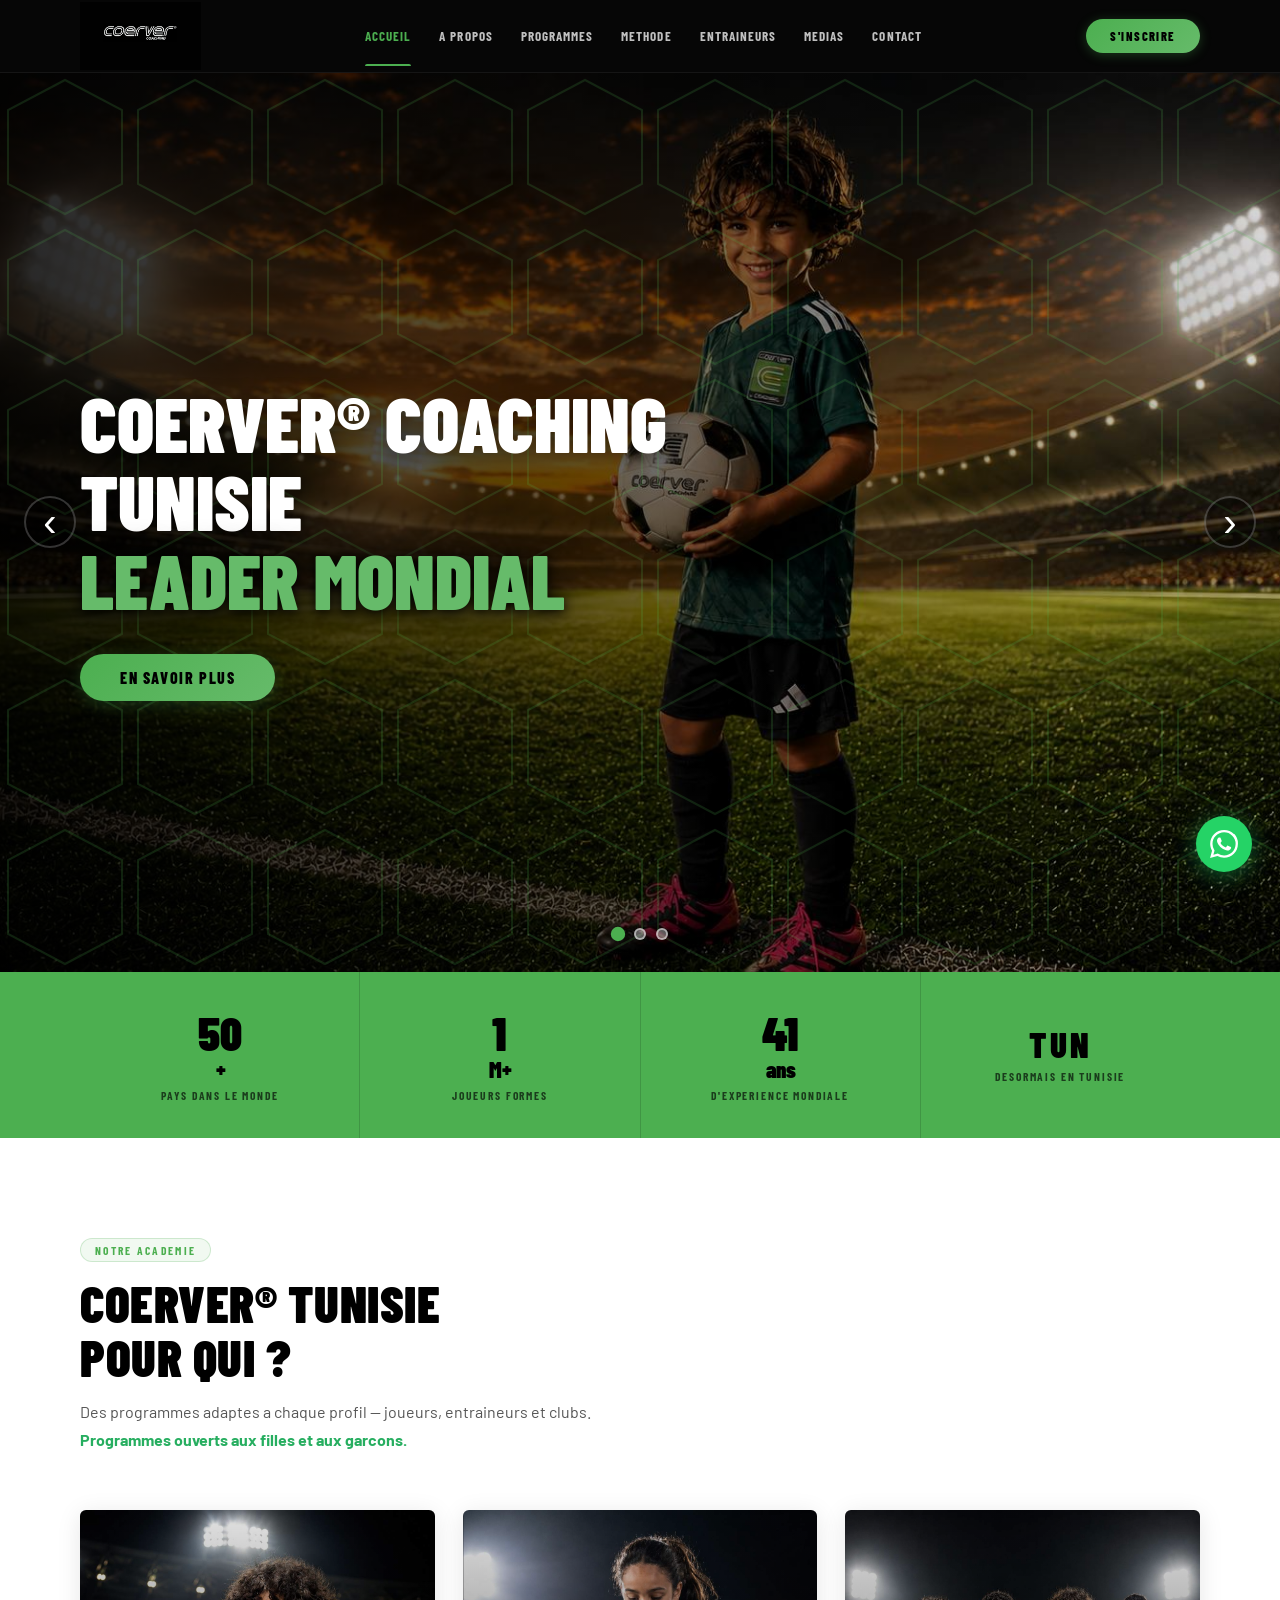
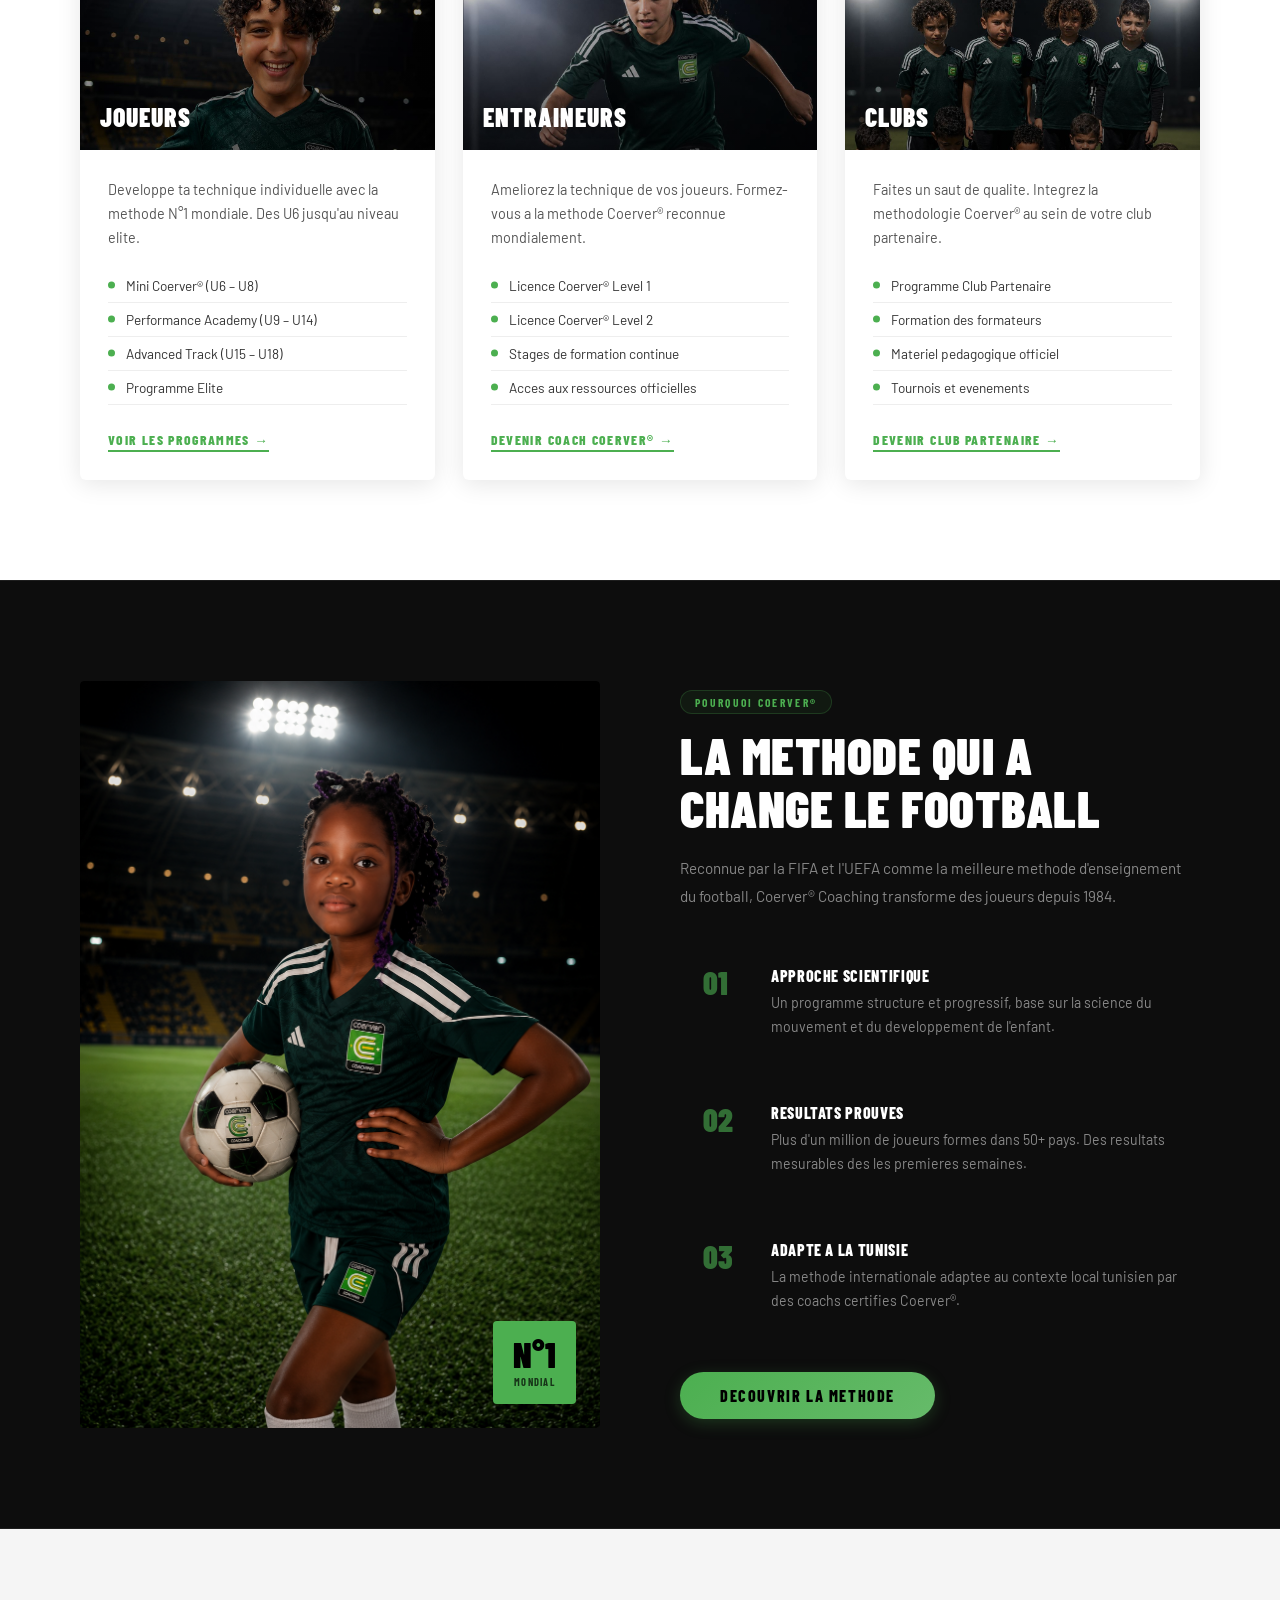
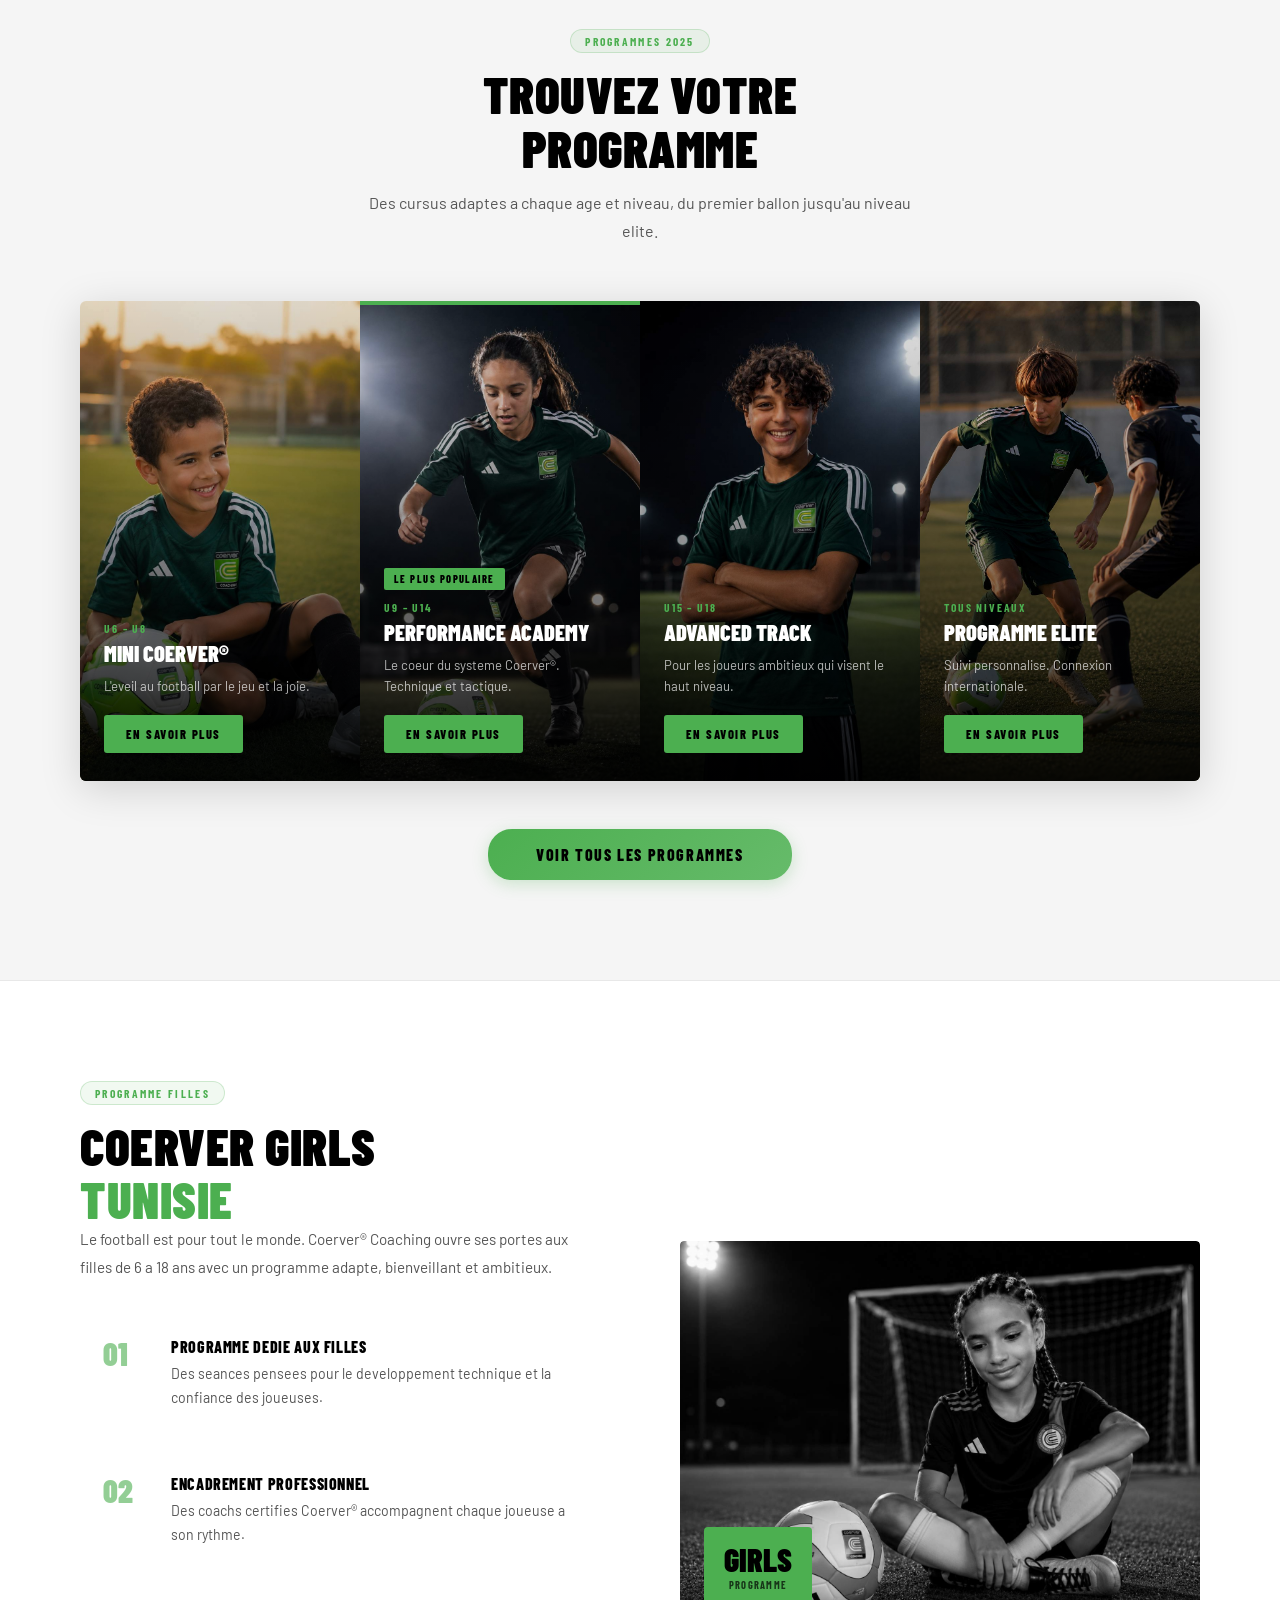
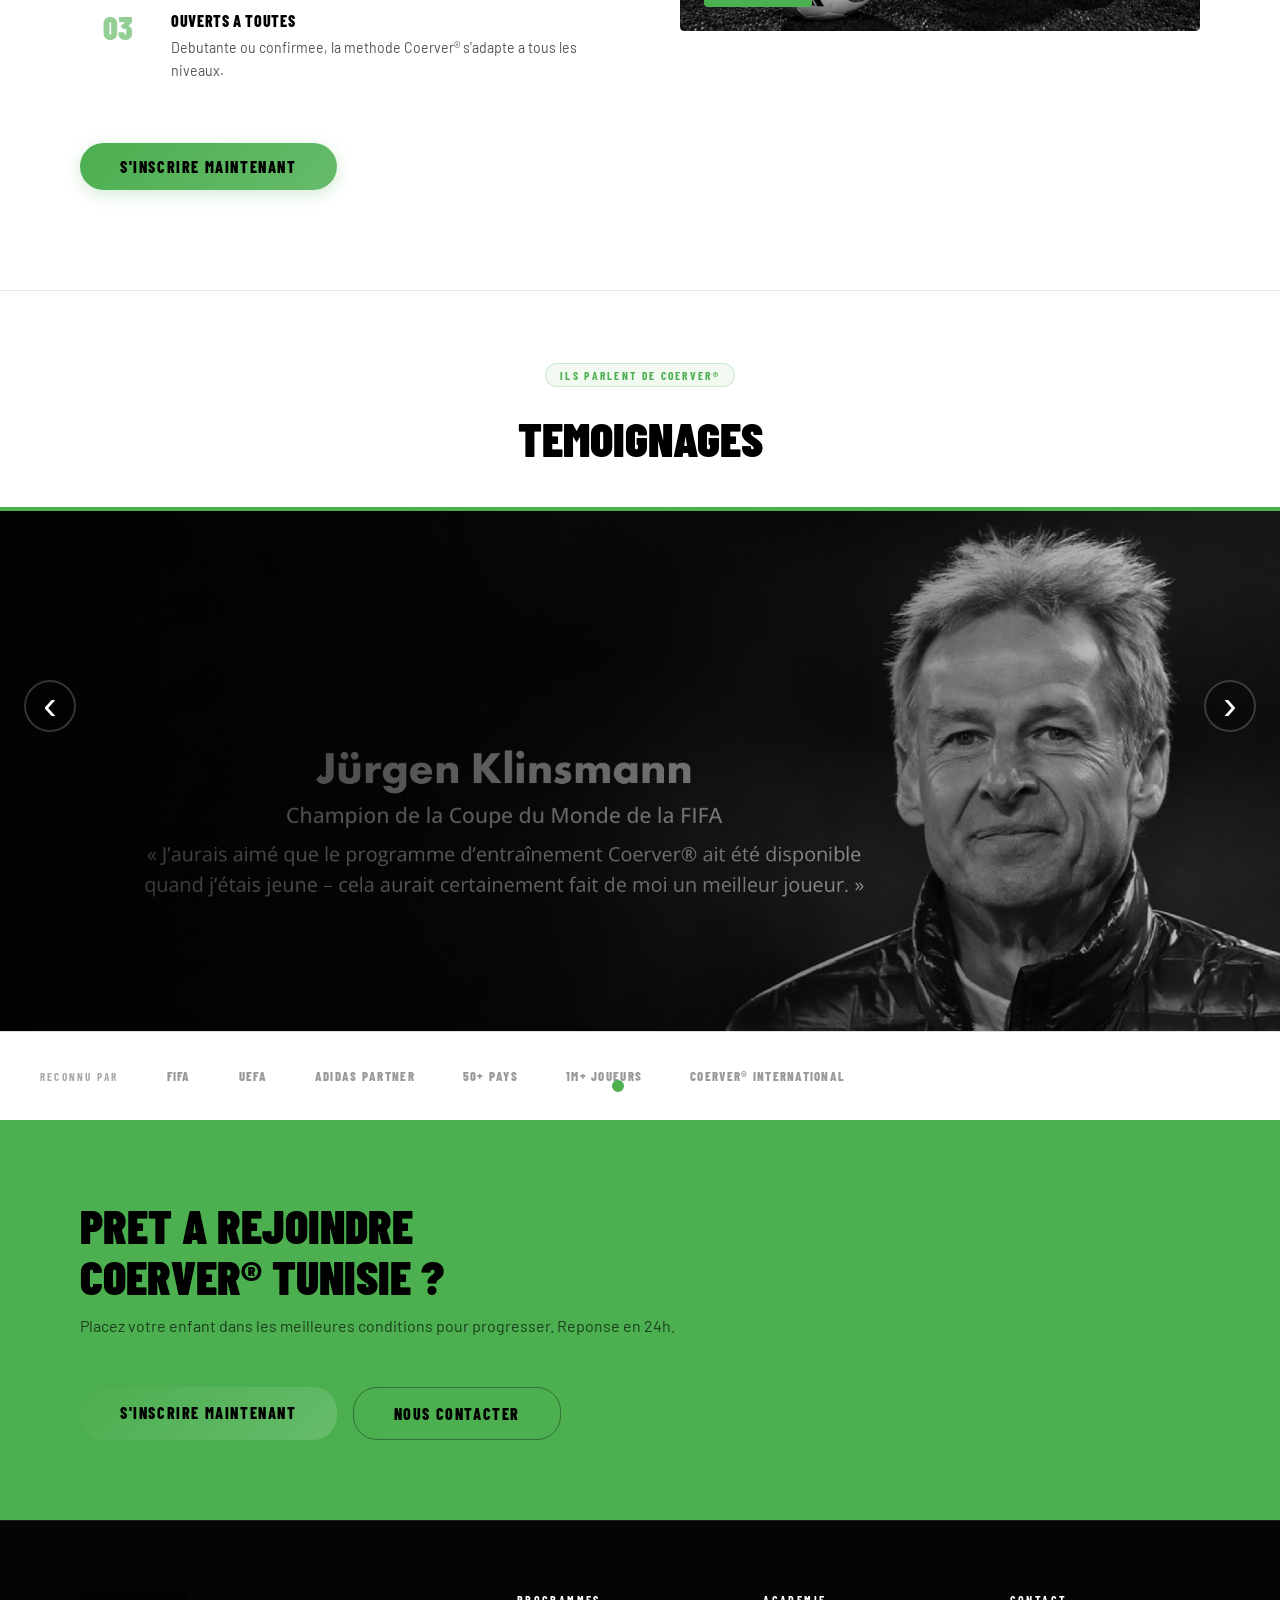
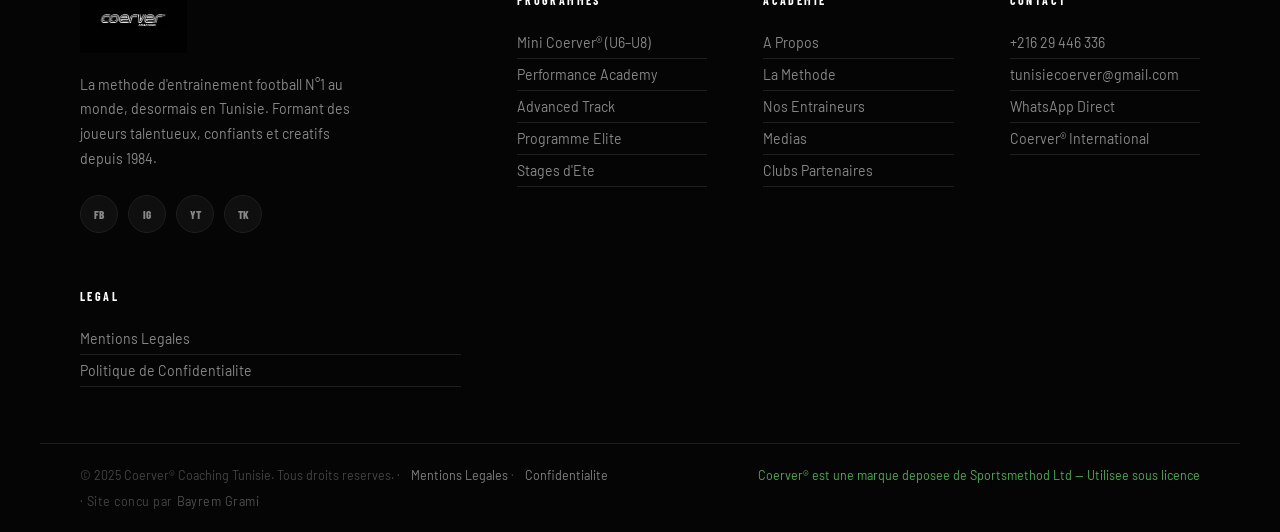
==== commit bb860577: "Add Coerver Girls section with photo-amina and update pourquoi image Co-Authored-By: Claude Sonnet 4" ====
--- a/index.html
+++ b/index.html
@@ -239,7 +239,7 @@
       <div class="container">
         <div class="pourquoi-inner">
           <div class="pourquoi-image">
-            <img src="assets/images/pourquoi-methode.jpg" alt="Entrainement Coerver" style="width:100%;height:100%;object-fit:cover;border-radius:4px;display:block;" />
+            <img src="assets/images/photo-amina.png" alt="Coerver Girls Tunisie" style="width:100%;height:100%;object-fit:cover;border-radius:4px;display:block;" />
             <div class="pourquoi-badge">
               <span class="pourquoi-badge-num">N°1</span>
               <span class="pourquoi-badge-text">Mondial</span>
@@ -347,7 +347,51 @@
       </div>
     </section>
  
-    <!--  6. TEMOIGNAGES  FULLWIDTH SLIDER  -->
+    <!--  6. COERVER GIRLS  WHITE  -->
+    <section class="girls-section">
+      <div class="container">
+        <div class="girls-inner">
+          <div class="girls-content">
+            <span class="section-tag">Programme Filles</span>
+            <h2 class="section-title" style="color:#000;">COERVER GIRLS<br /><span style="color:var(--green)">TUNISIE</span></h2>
+            <p class="girls-intro">Le football est pour tout le monde. Coerver® Coaching ouvre ses portes aux filles de 6 a 18 ans avec un programme adapte, bienveillant et ambitieux.</p>
+            <div class="girls-points">
+              <div class="girls-point">
+                <span class="point-icon" style="color:var(--green);">01</span>
+                <div>
+                  <div class="point-title" style="color:#000;">Programme dedie aux filles</div>
+                  <p class="point-text" style="color:#555;">Des seances pensees pour le developpement technique et la confiance des joueuses.</p>
+                </div>
+              </div>
+              <div class="girls-point">
+                <span class="point-icon" style="color:var(--green);">02</span>
+                <div>
+                  <div class="point-title" style="color:#000;">Encadrement professionnel</div>
+                  <p class="point-text" style="color:#555;">Des coachs certifies Coerver® accompagnent chaque joueuse a son rythme.</p>
+                </div>
+              </div>
+              <div class="girls-point">
+                <span class="point-icon" style="color:var(--green);">03</span>
+                <div>
+                  <div class="point-title" style="color:#000;">Ouverts a toutes</div>
+                  <p class="point-text" style="color:#555;">Debutante ou confirmee, la methode Coerver® s'adapte a tous les niveaux.</p>
+                </div>
+              </div>
+            </div>
+            <a href="inscription.html" class="btn-green">S'INSCRIRE MAINTENANT</a>
+          </div>
+          <div class="girls-image">
+            <img src="assets/images/pourquoi-methode.jpg" alt="Coerver Girls Tunisie" style="width:100%;height:100%;object-fit:cover;border-radius:4px;display:block;" />
+            <div class="girls-badge">
+              <span class="girls-badge-text">GIRLS</span>
+              <span class="girls-badge-sub">Programme</span>
+            </div>
+          </div>
+        </div>
+      </div>
+    </section>
+
+    <!--  7. TEMOIGNAGES  FULLWIDTH SLIDER  -->
     <section class="temoignages-section">
       <div class="temo-header">
         <span class="section-tag">Ils parlent de Coerver®</span>
--- a/assets/css/style.css
+++ b/assets/css/style.css
@@ -2561,3 +2561,66 @@
   .prog-photo-bg { background-position: center top !important; }
   .pq-card-img { background-position: center top !important; }
 }
+
+/* ---- GIRLS SECTION ---- */
+.girls-section {
+  background: #fff;
+  padding: 100px 0;
+  border-top: 1px solid #e8e8e8;
+  border-bottom: 1px solid #e8e8e8;
+}
+.girls-inner {
+  display: grid;
+  grid-template-columns: 1fr 1fr;
+  gap: 80px;
+  align-items: center;
+}
+.girls-image {
+  position: relative;
+  border-radius: 4px;
+  overflow: hidden;
+}
+.girls-badge {
+  position: absolute;
+  bottom: 24px; left: 24px;
+  background: var(--green);
+  padding: 16px 20px;
+  border-radius: 4px;
+  text-align: center;
+}
+.girls-badge-text {
+  display: block;
+  font-family: var(--font-display);
+  font-weight: 900; font-size: 2rem;
+  color: #000; line-height: 1;
+}
+.girls-badge-sub {
+  display: block;
+  font-family: var(--font-display);
+  font-size: 0.65rem; font-weight: 700;
+  letter-spacing: 0.12em; text-transform: uppercase;
+  color: rgba(0,0,0,0.7); margin-top: 4px;
+}
+.girls-intro {
+  font-size: 0.95rem;
+  color: #555;
+  line-height: 1.8;
+  margin-bottom: 36px;
+}
+.girls-points { display: flex; flex-direction: column; gap: 24px; margin-bottom: 40px; }
+.girls-point {
+  display: flex; gap: 20px; align-items: flex-start;
+  padding: 20px;
+  border-left: 3px solid transparent;
+  transition: border-color 0.3s, background 0.3s;
+  border-radius: 0 4px 4px 0;
+}
+.girls-point:hover {
+  border-left-color: var(--green);
+  background: rgba(76,175,80,0.06);
+}
+@media (max-width: 768px) {
+  .girls-inner { grid-template-columns: 1fr; gap: 48px; }
+  .girls-image { order: -1; }
+  .girls-section { padding: 64px 0; }
+}
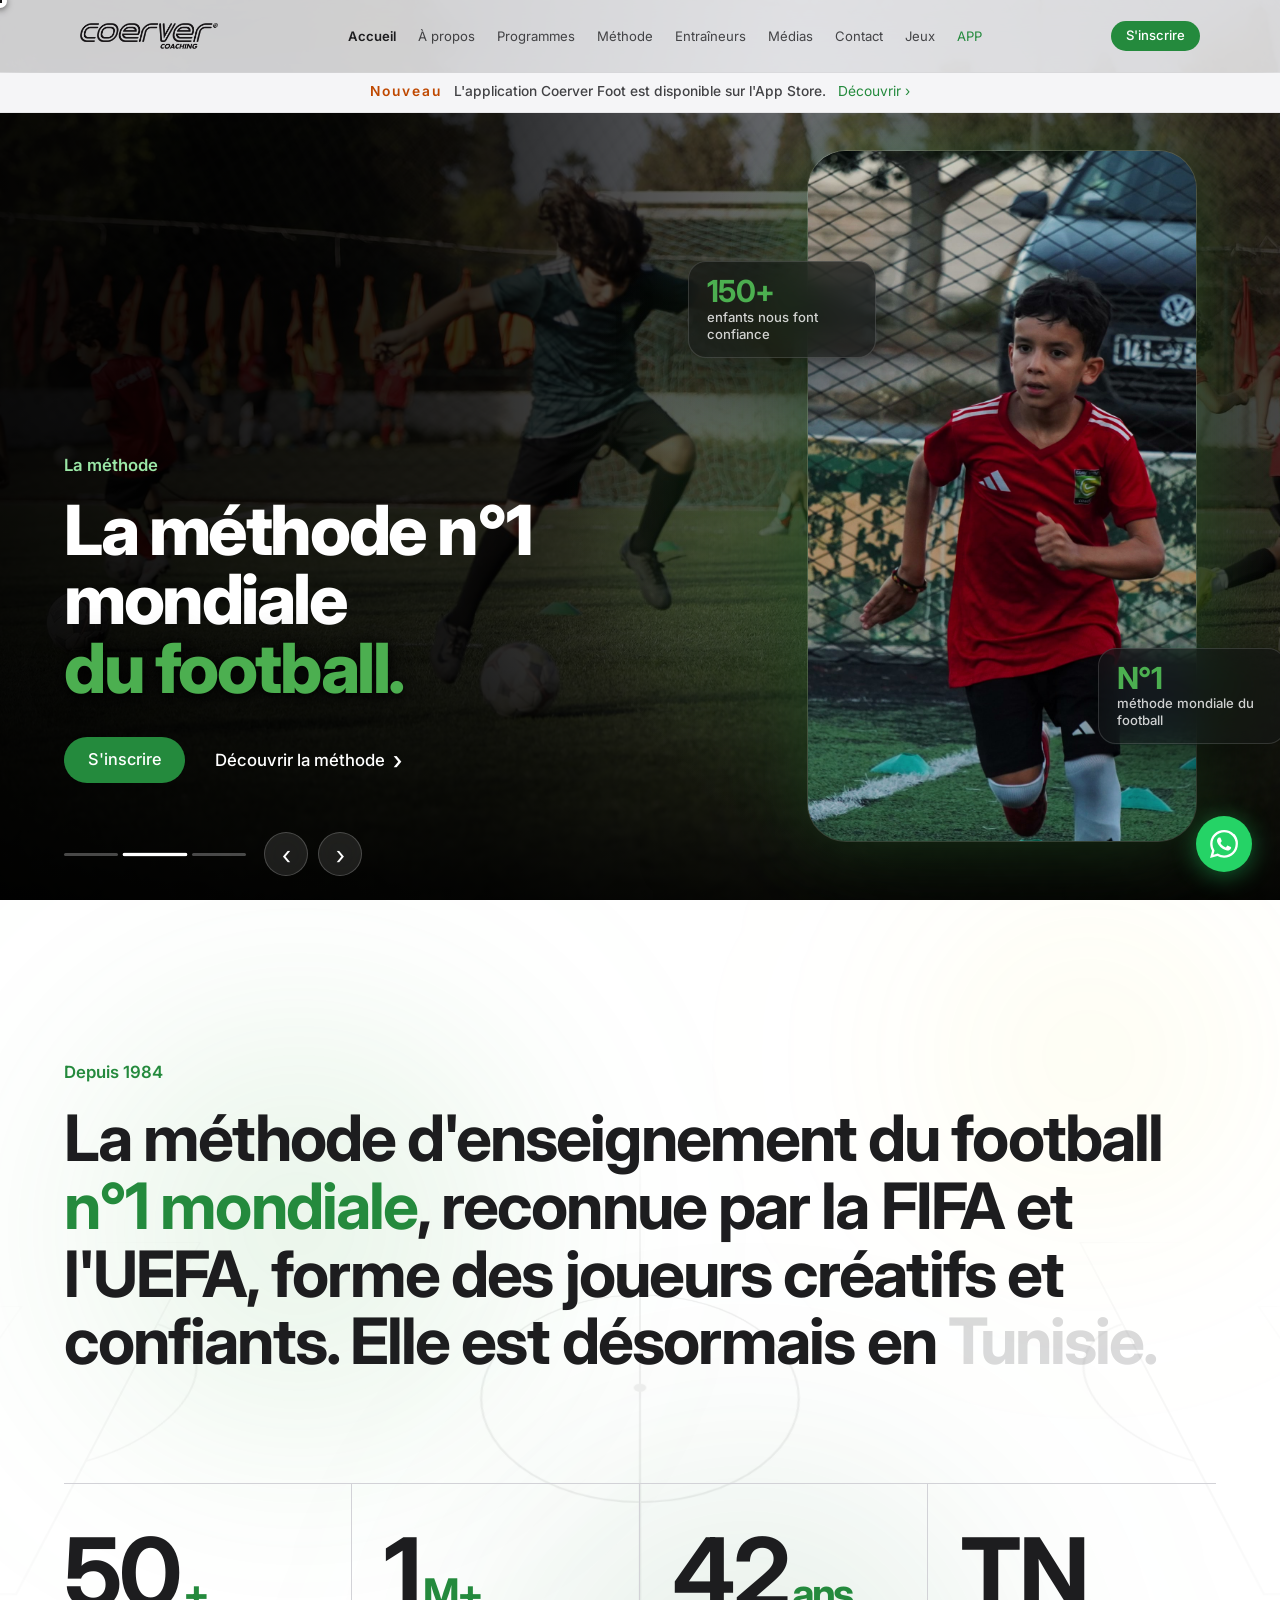
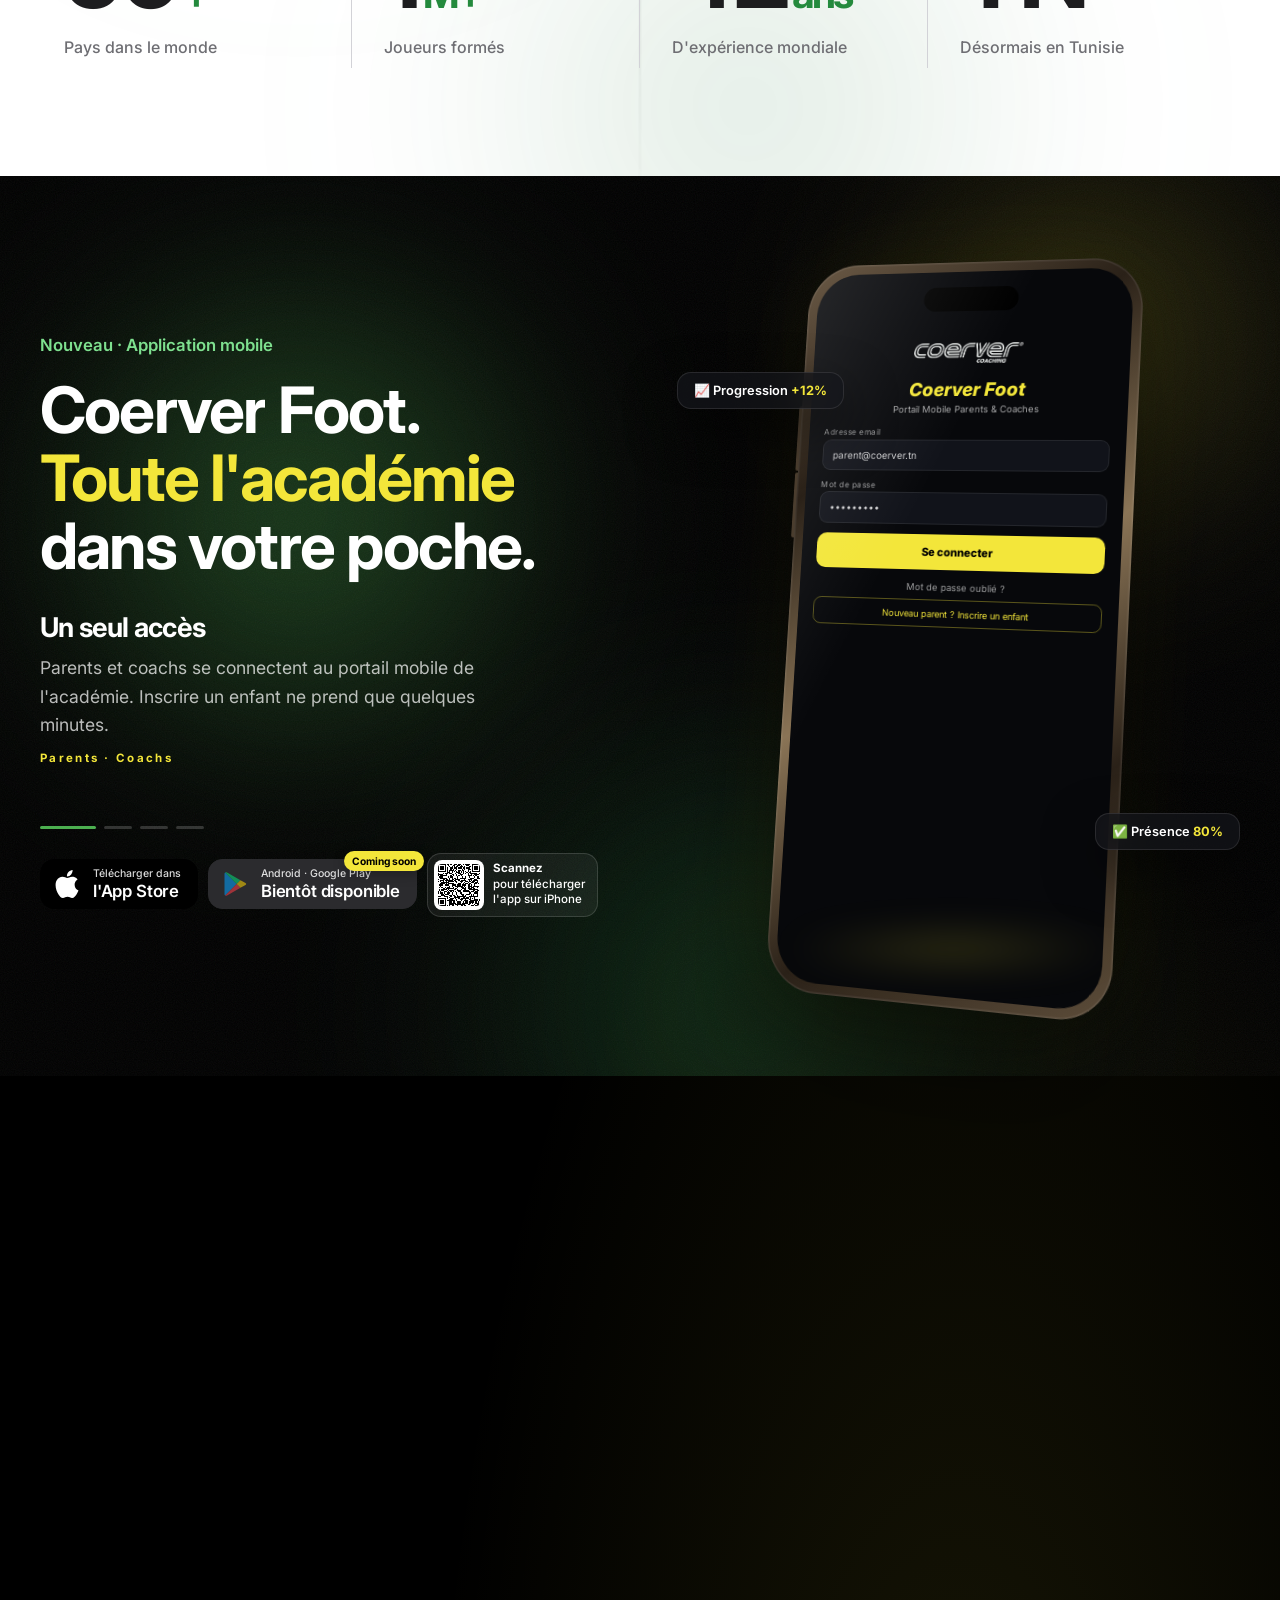
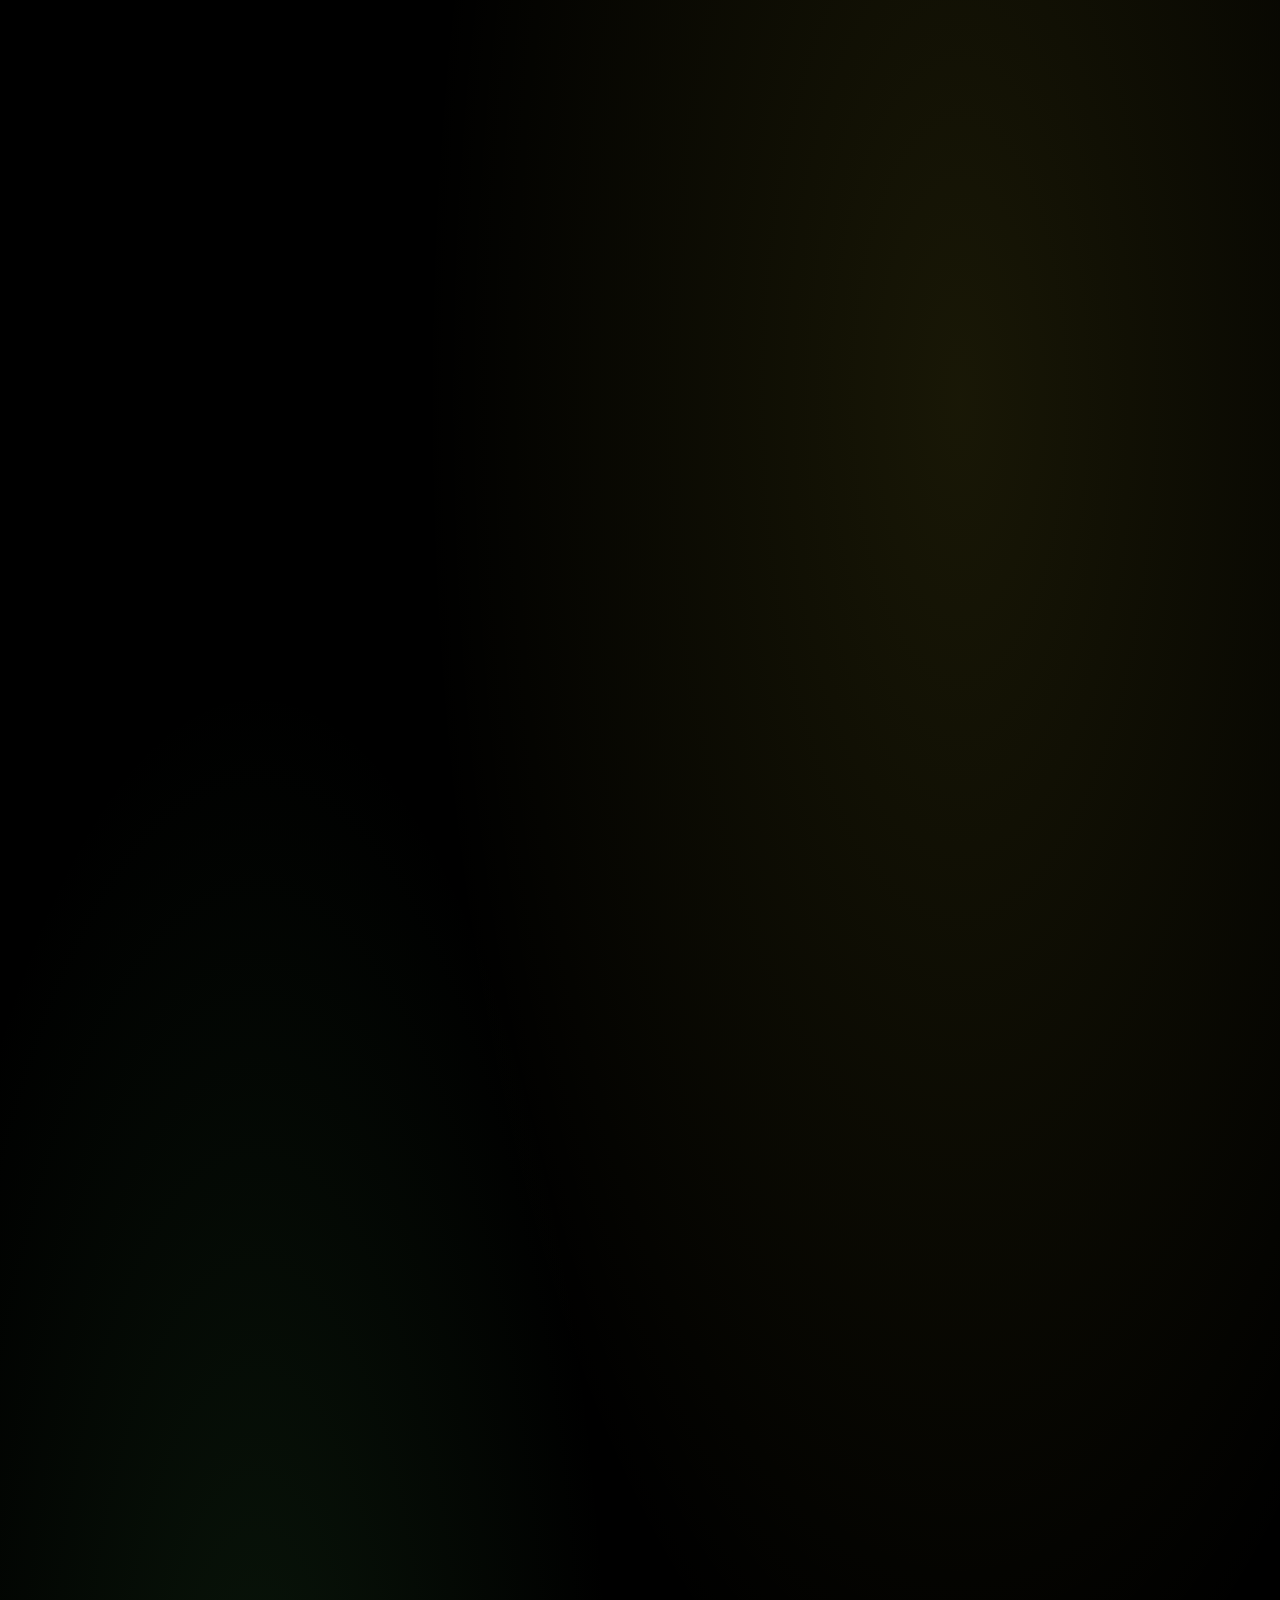
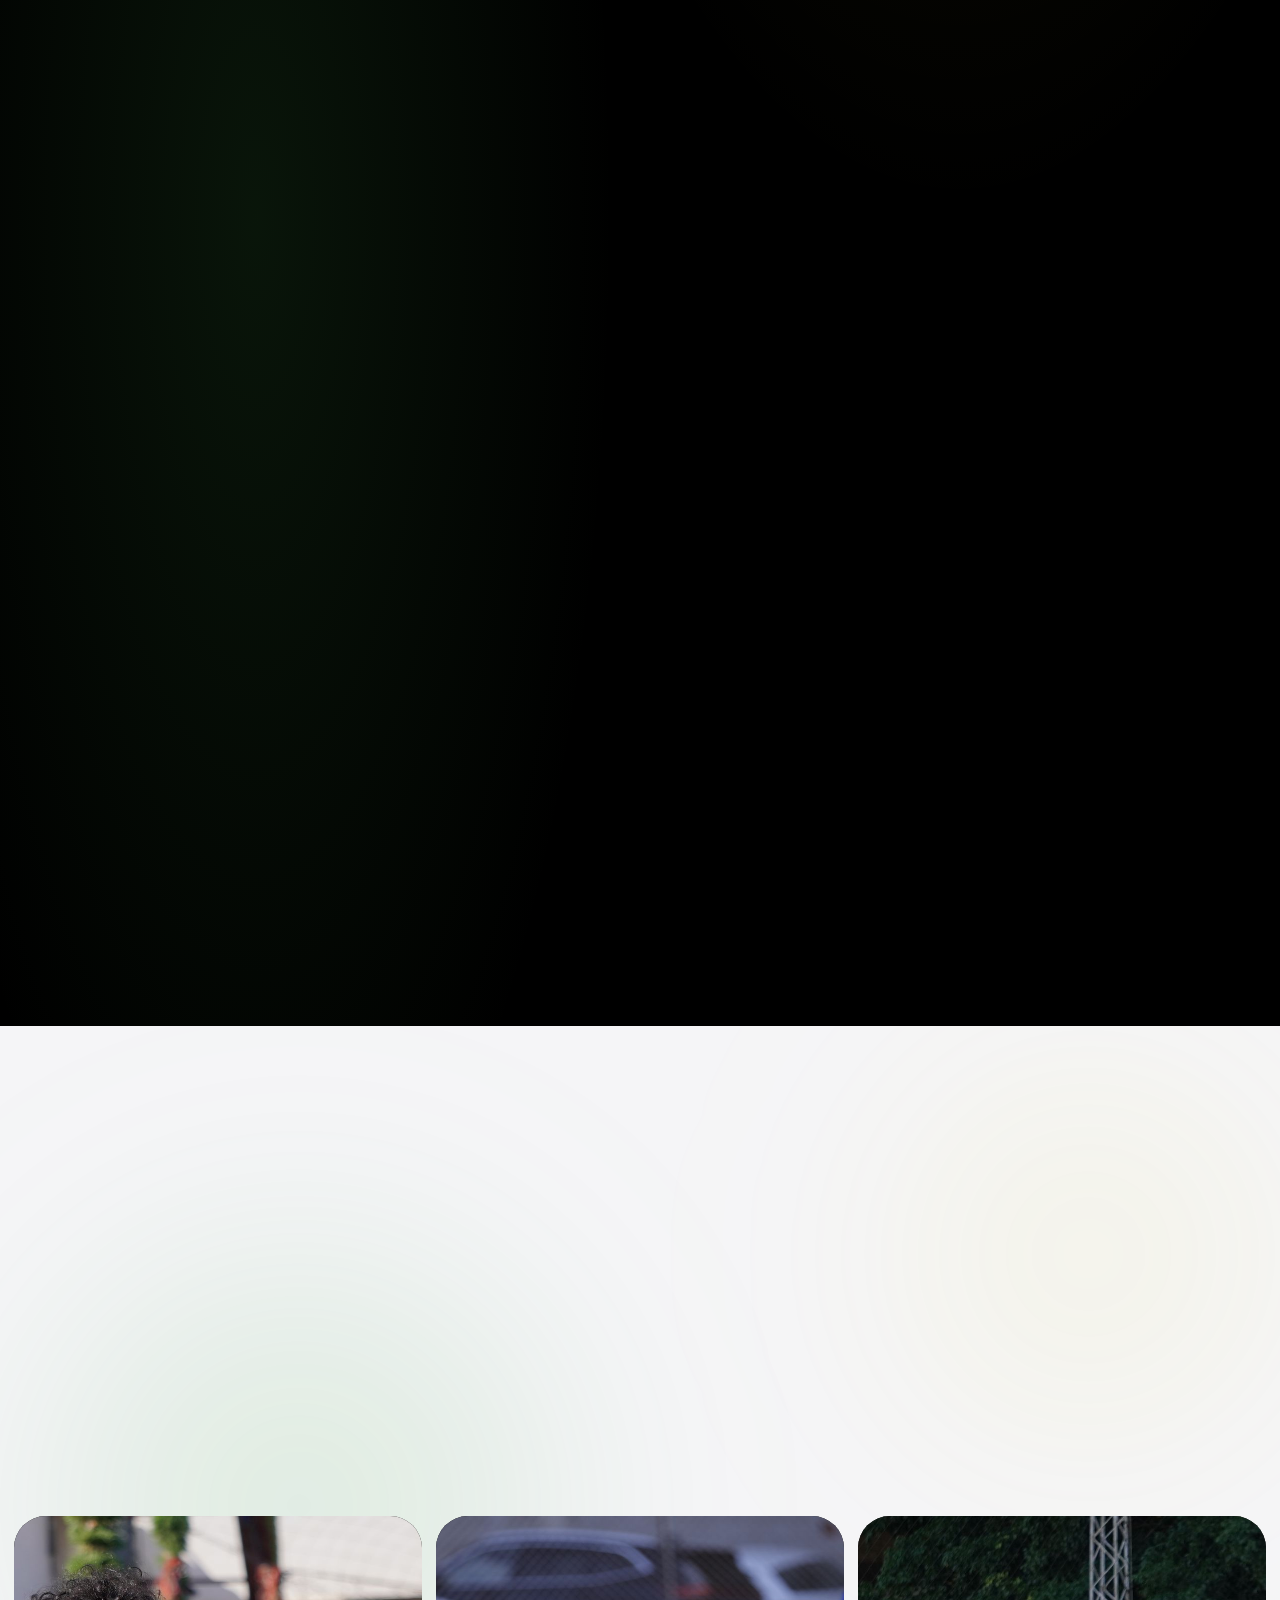
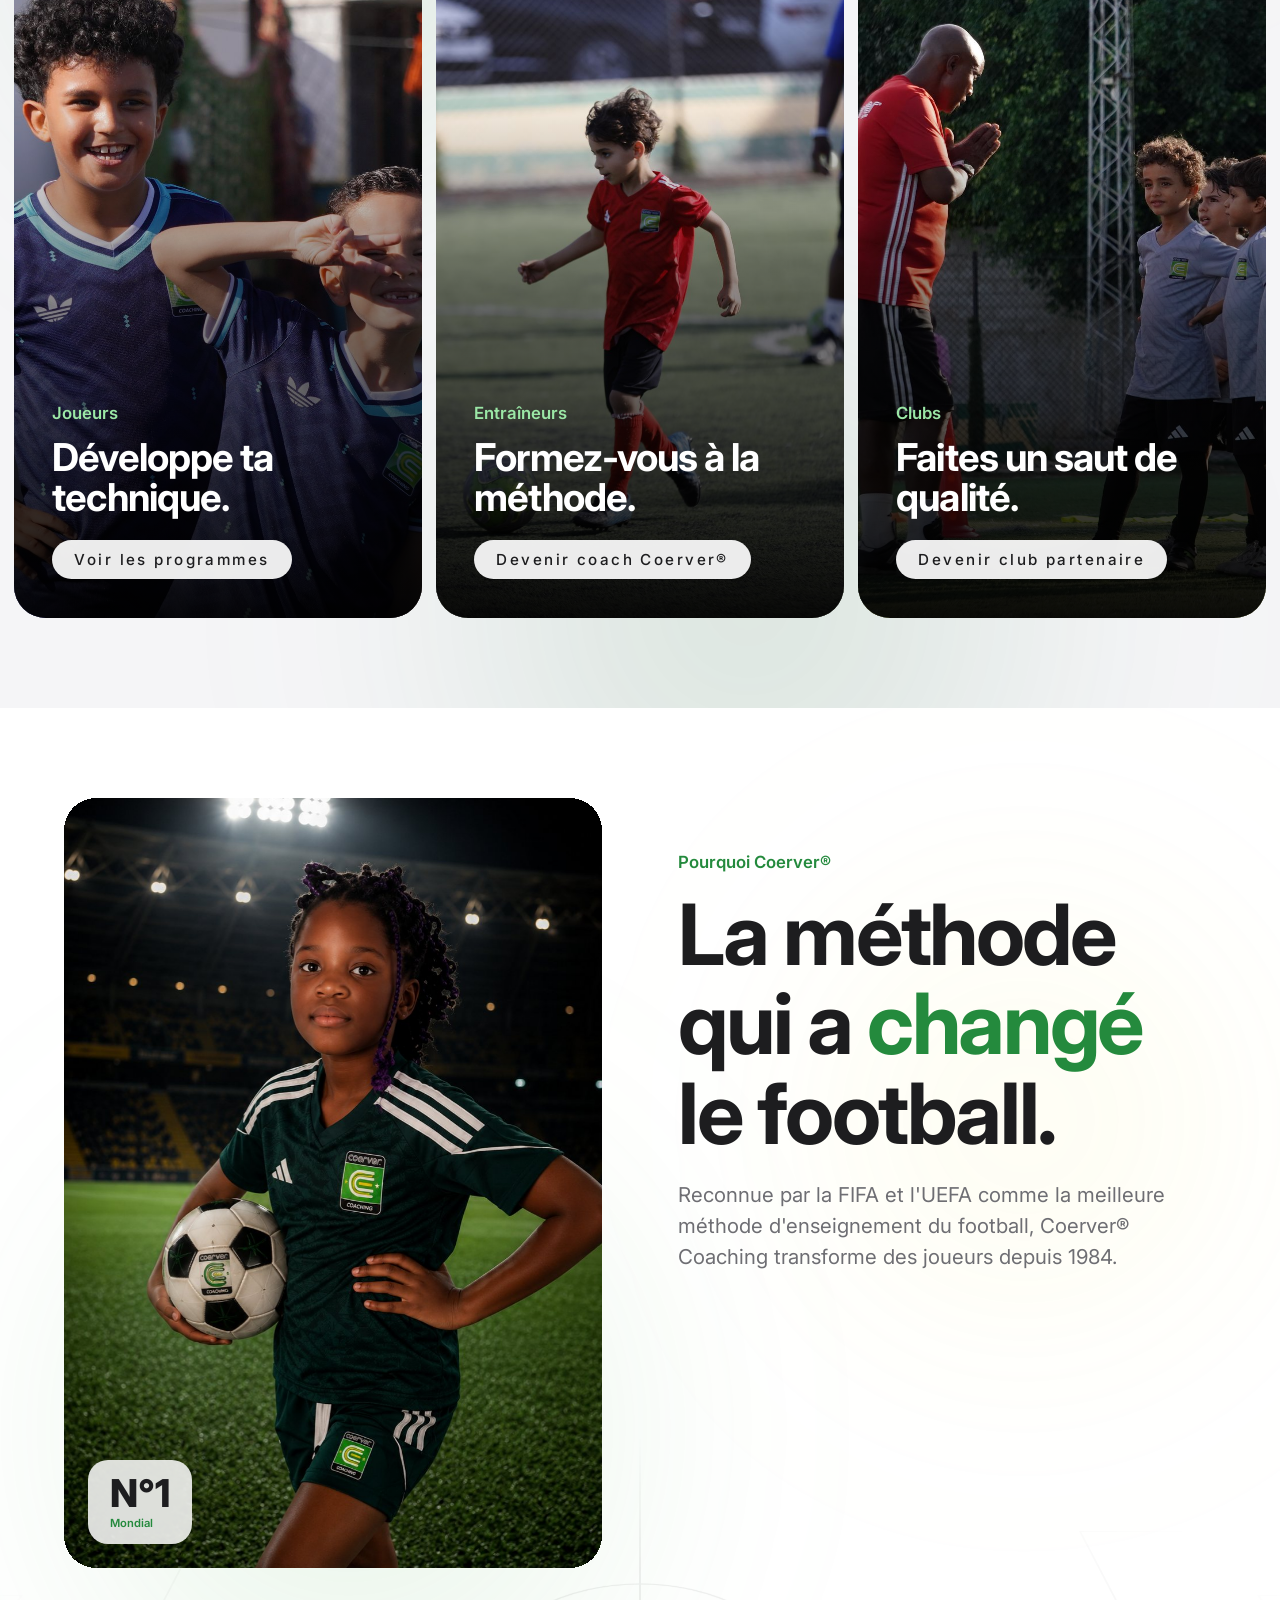
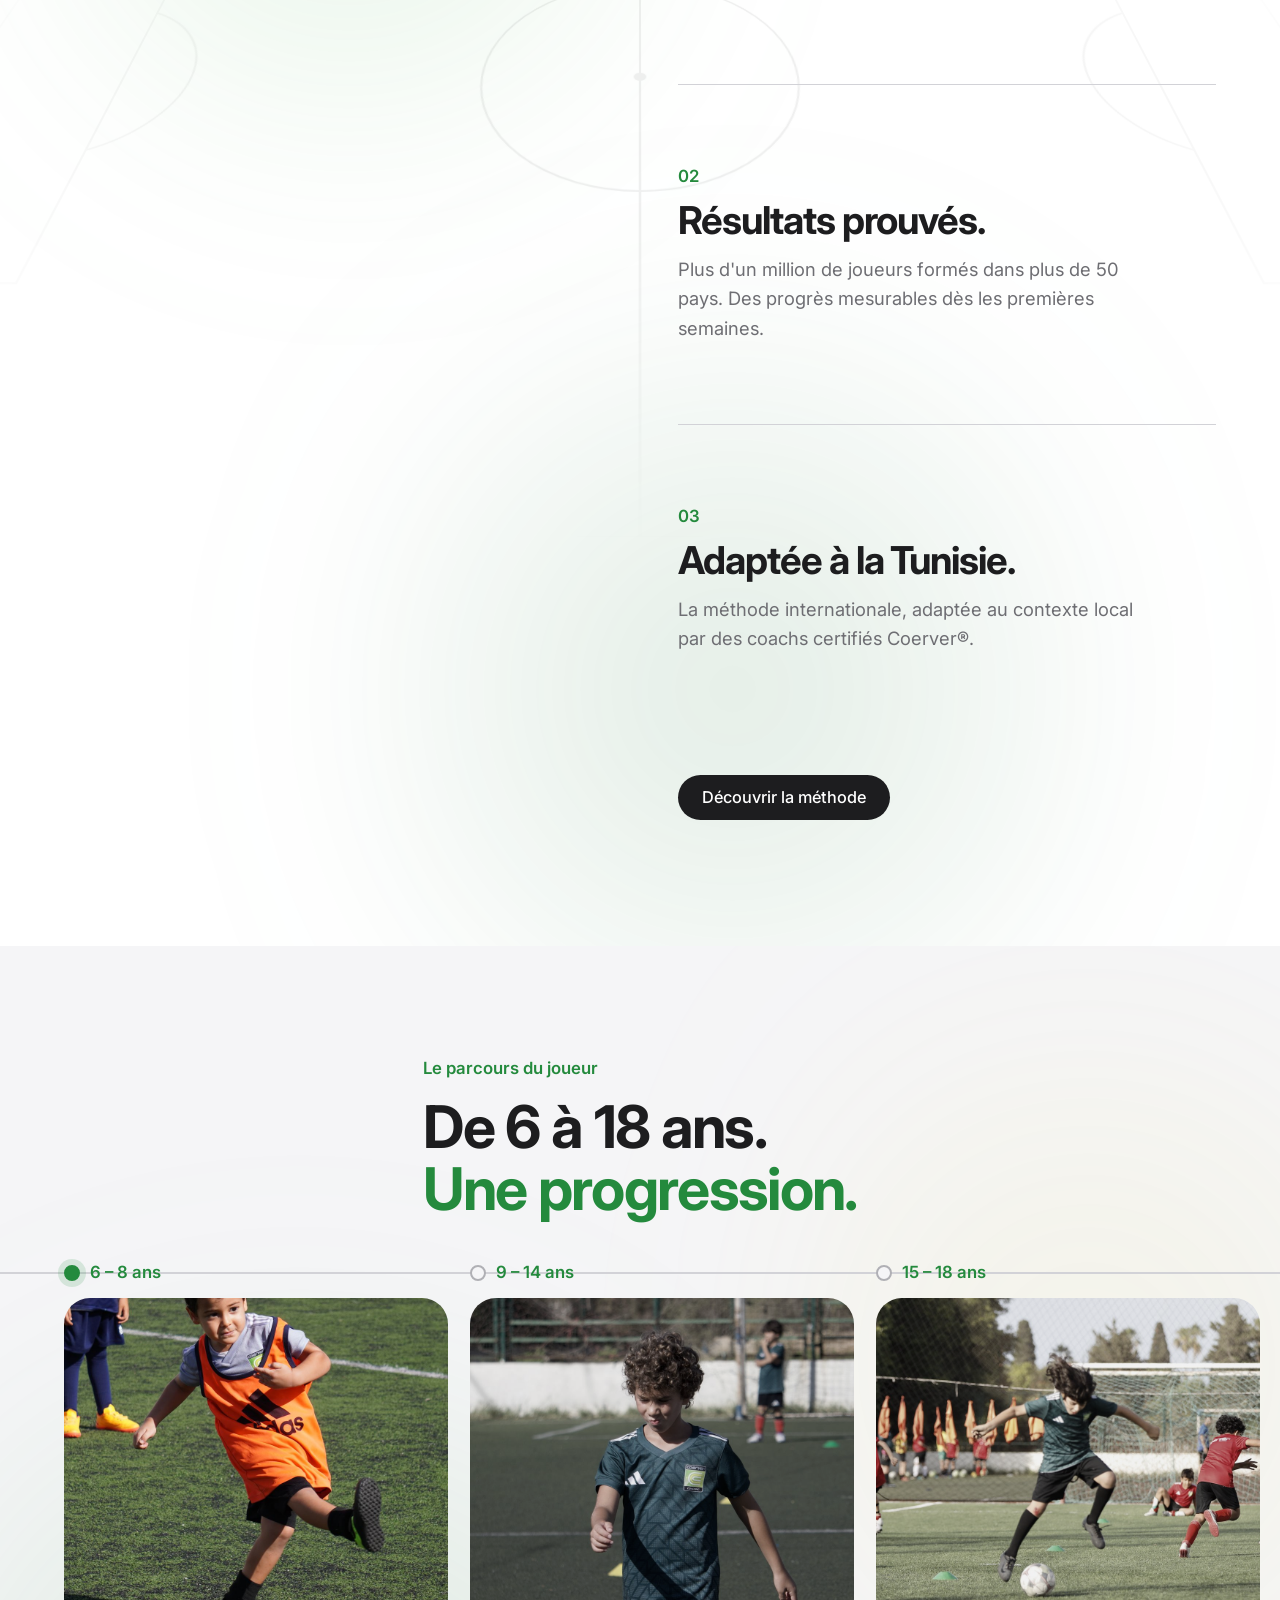
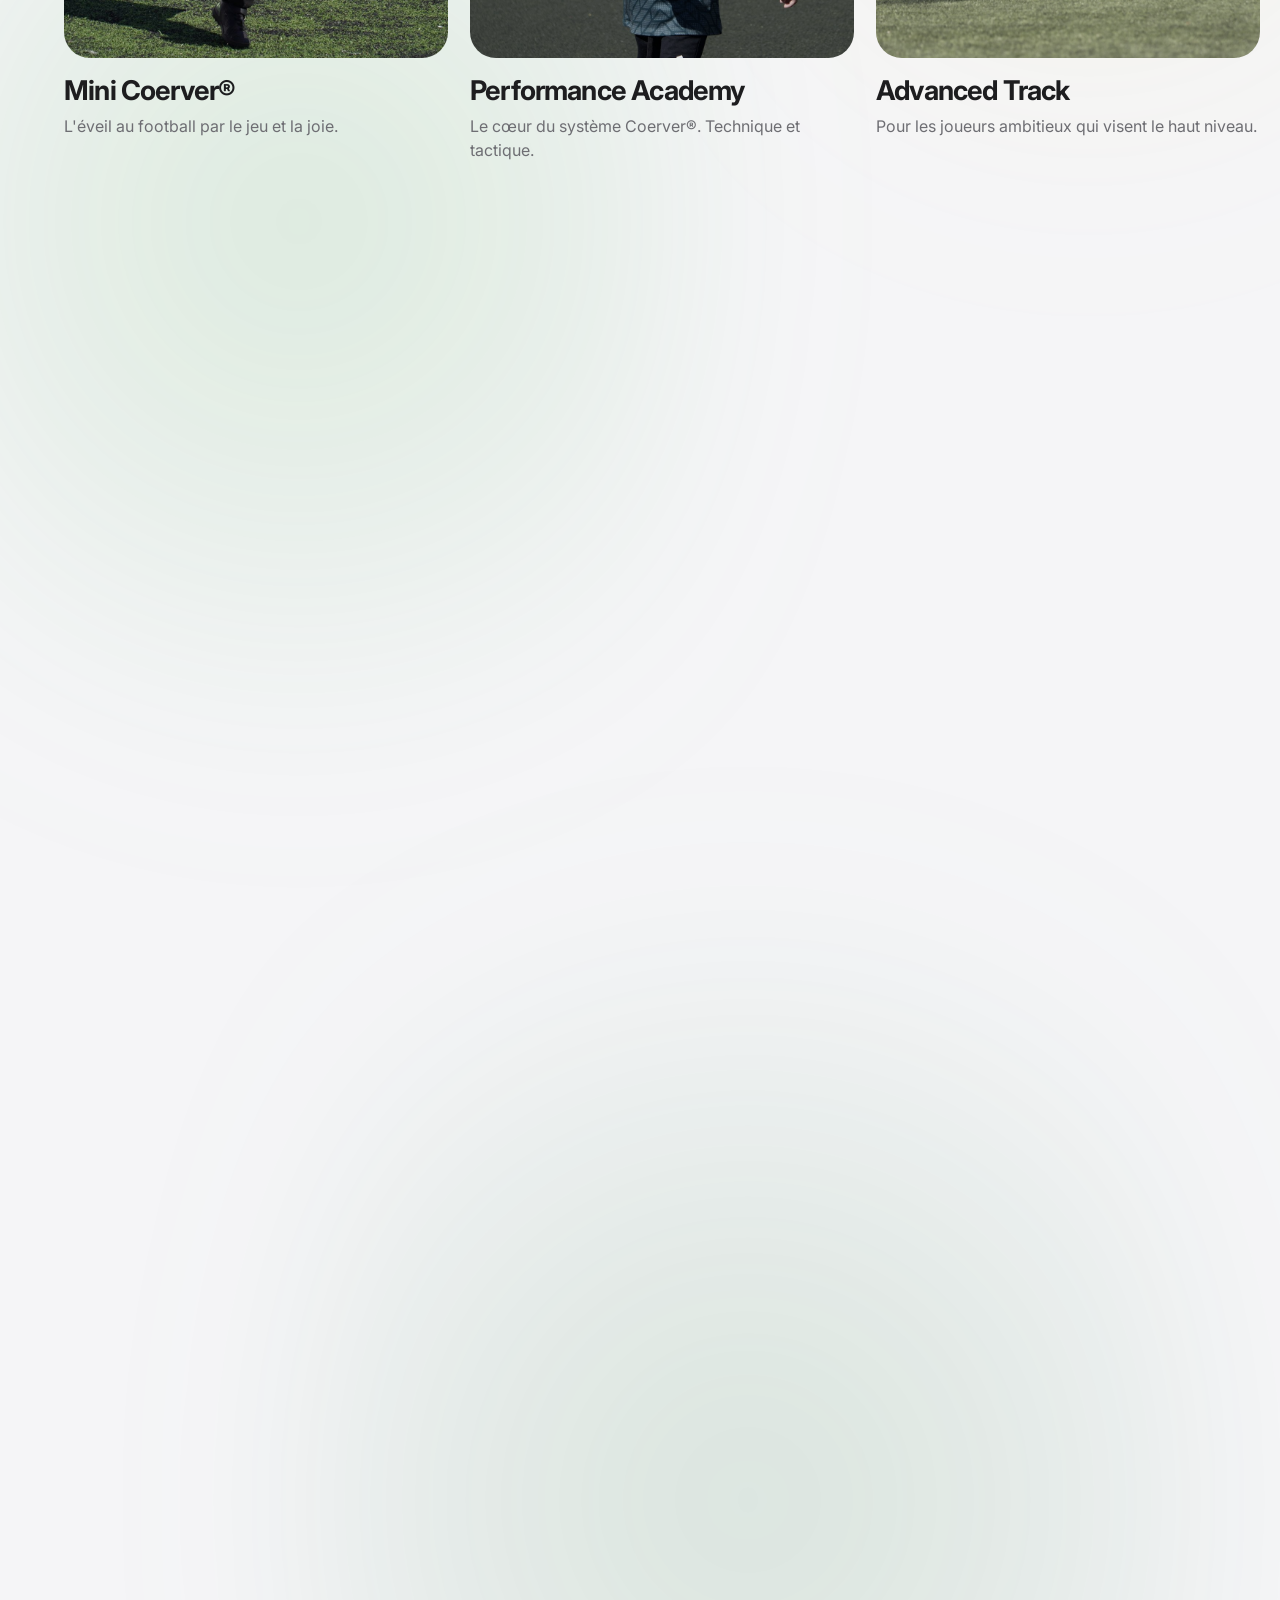
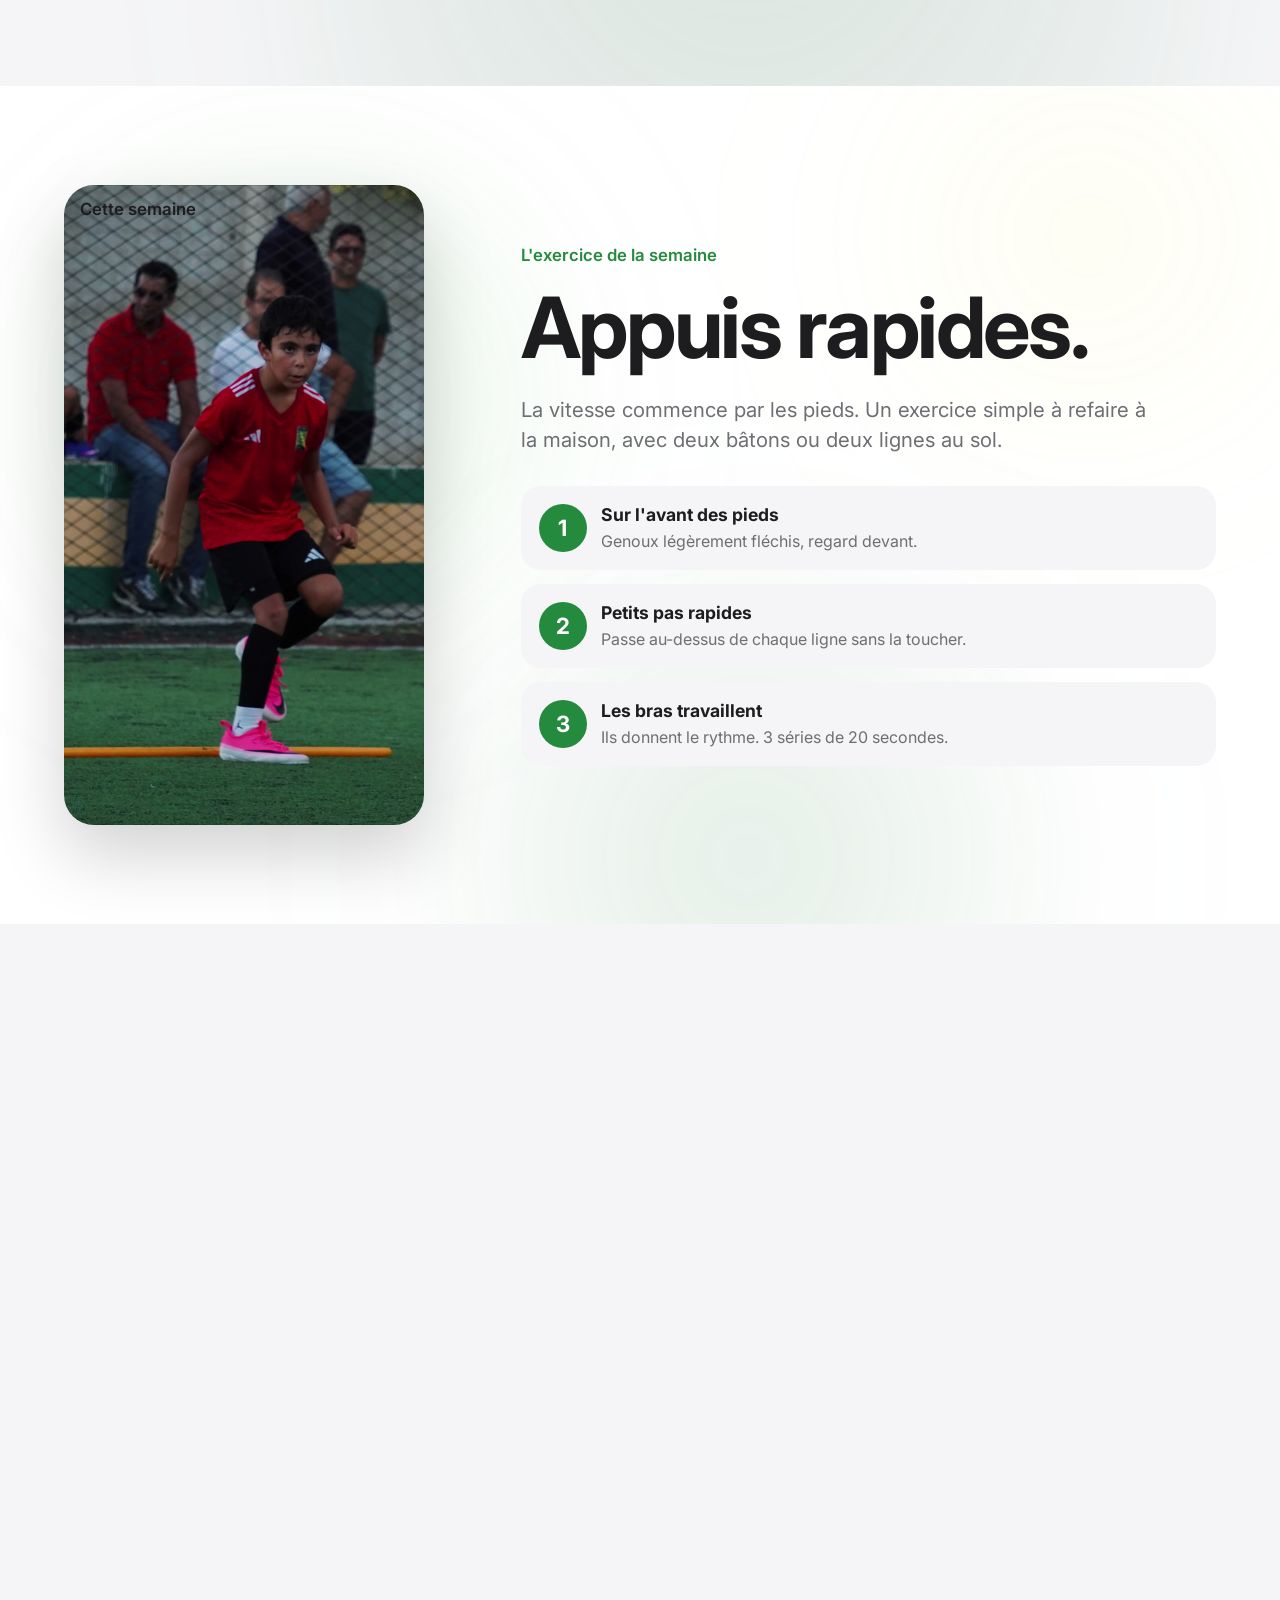
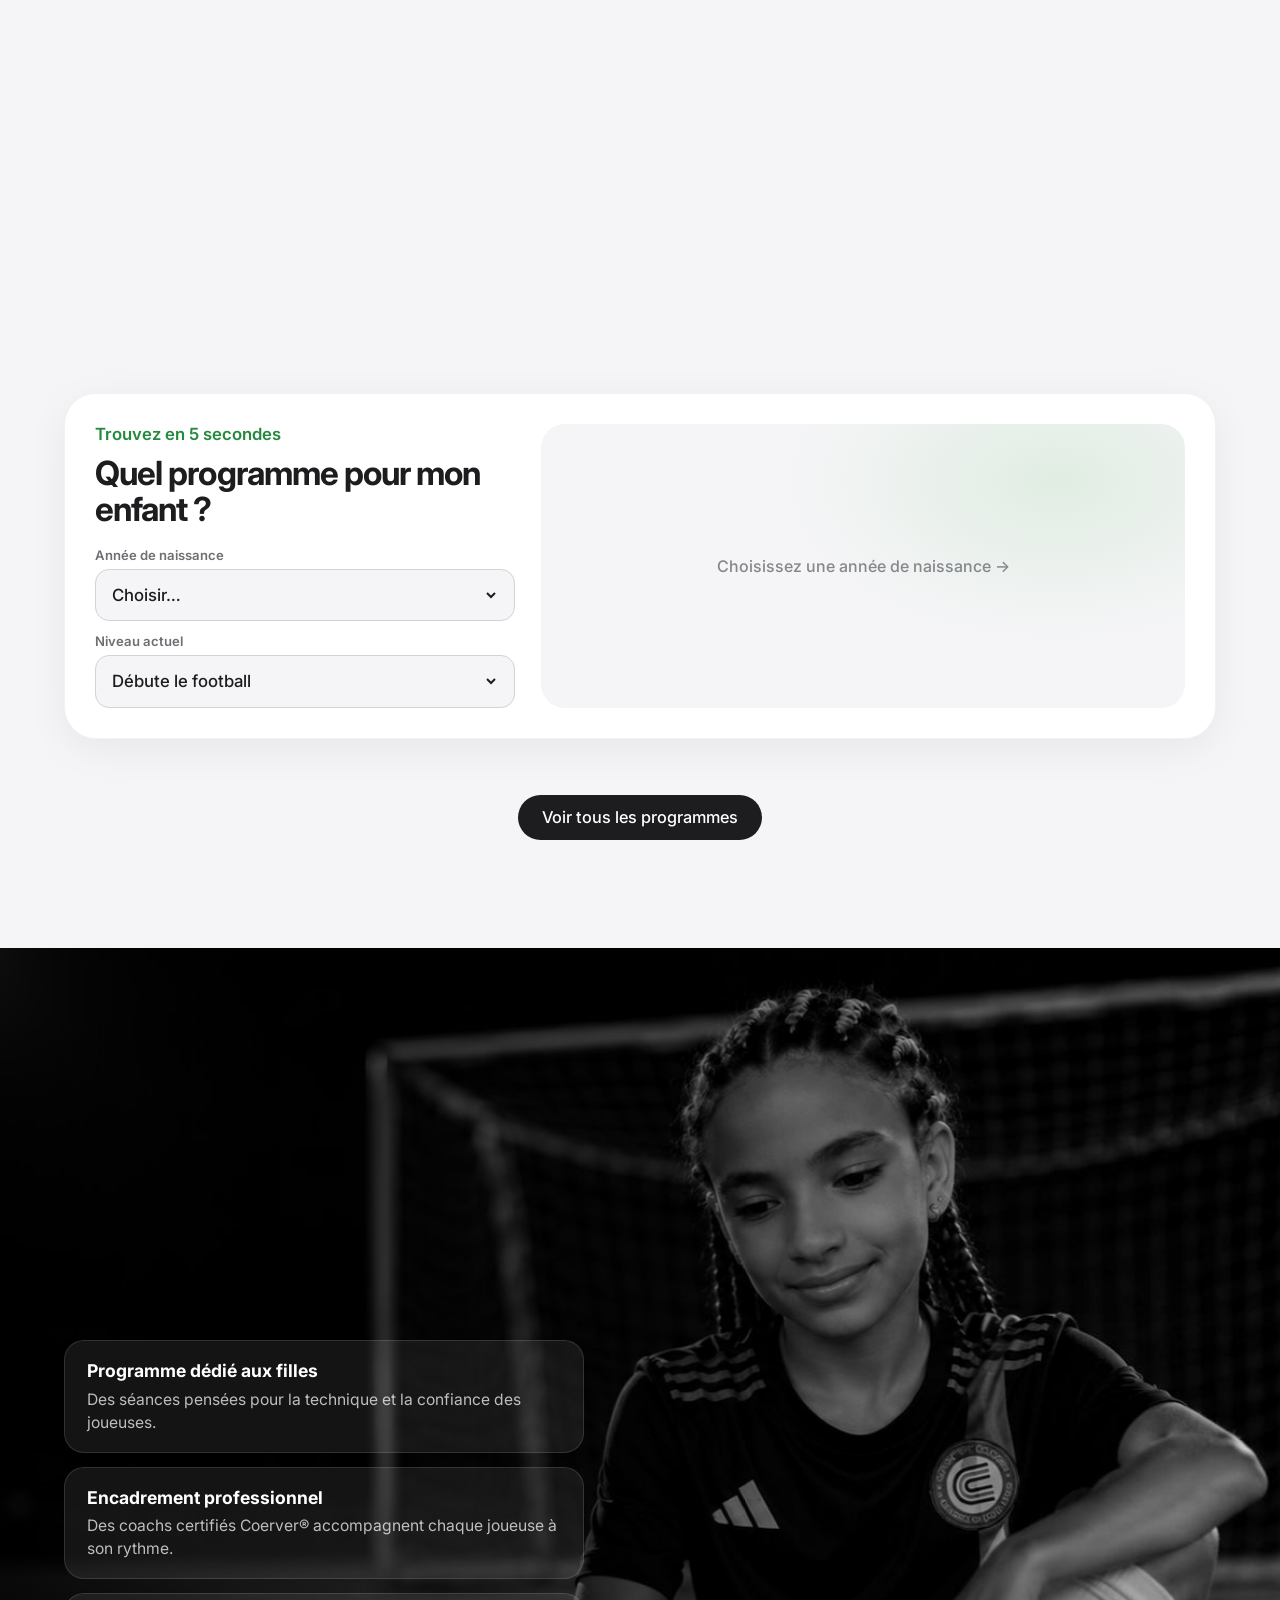
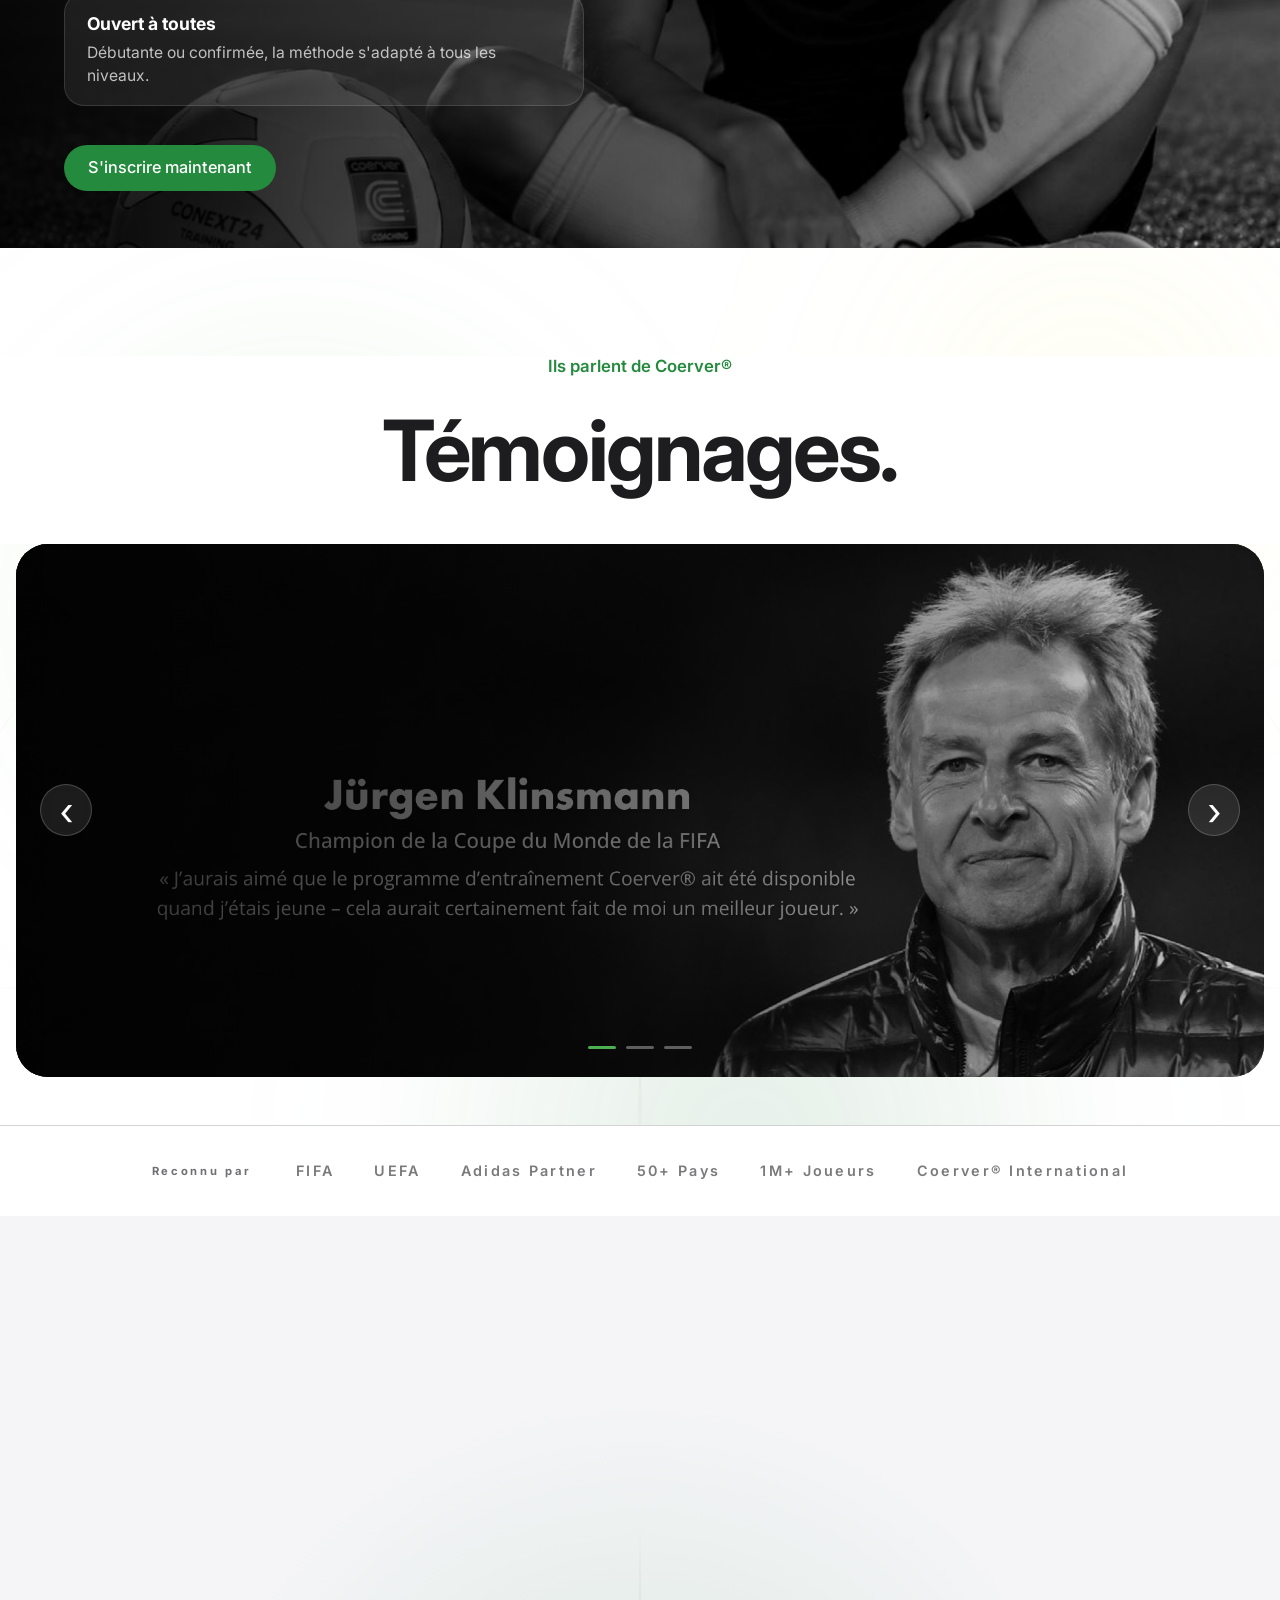
==== commit 6b6b1702: "Apple-style redesign, Coerver Foot app page and new interactive features - New light, premium design" ====
--- a/index.html
+++ b/index.html
@@ -4,37 +4,54 @@
   <meta name="google-site-verification" content="RrUGXjLgof8Sz7n1SxxTnWe03C23vOT5Esj2d44kscw" />
   <meta charset="UTF-8" />
   <meta name="viewport" content="width=device-width, initial-scale=1.0" />
-  <link rel="icon" type="image/png" href="assets/images/logo.png" />
-  <meta name="description" content="Coerver Coaching Tunisie — La methode d'entrainement football N°1 au monde. Programmes pour joueurs U6 a U18, formation entraineurs et clubs partenaires en Tunisie." />
-  <title>Academie de Football N°1 en Tunisie | Coerver Coaching Tunisie</title>
-  <meta property="og:title" content="Academie de Football N°1 en Tunisie | Coerver Coaching Tunisie" />
-  <meta property="og:description" content="Academie de football Coerver® en Tunisie. Programmes pour joueurs de 6 a 18 ans. Methode reconnue par FIFA et UEFA dans 50+ pays." />
+  <link rel="icon" href="/favicon.ico" sizes="any" />
+  <link rel="icon" type="image/png" sizes="192x192" href="/favicon.png" />
+  <link rel="icon" type="image/png" sizes="32x32" href="/favicon-32.png" />
+  <link rel="apple-touch-icon" href="/favicon.png" />
+  <meta name="description" content="Coerver Coaching Tunisie — La méthode d'entraînement football N°1 au monde. Programmes pour joueurs U6 à U18, formation entraîneurs et clubs partenaires en Tunisie." />
+  <title>Académie de Football N°1 en Tunisie | Coerver Coaching Tunisie</title>
+  <meta property="og:title" content="Académie de Football N°1 en Tunisie | Coerver Coaching Tunisie" />
+  <meta property="og:description" content="Académie de football Coerver® en Tunisie. Programmes pour joueurs de 6 à 18 ans. Méthode reconnue par FIFA et UEFA dans 50+ pays." />
   <meta property="og:url" content="https://coervertunisie.tn" />
   <meta property="og:type" content="website" />
   <link rel="preconnect" href="https://fonts.googleapis.com" />
   <link rel="preconnect" href="https://fonts.gstatic.com" crossorigin />
-  <link href="https://fonts.googleapis.com/css2?family=Barlow+Condensed:ital,wght@0,400;0,600;0,700;0,800;0,900;1,800;1,900&family=Barlow:wght@300;400;500;600;700&display=swap" rel="stylesheet" />
+  <link href="https://fonts.googleapis.com/css2?family=Inter:wght@400;500;600;700;800&display=swap" rel="stylesheet" />
   <link rel="stylesheet" href="assets/css/style.css" />
   <link rel="stylesheet" href="assets/css/mobile-fixes.css?v=5" />
+  <script>document.documentElement.classList.add("js")</script>
+  <link rel="stylesheet" href="assets/css/premium.css?v=12" />
+  <link rel="stylesheet" href="assets/css/home.css?v=13" />
+  <link rel="stylesheet" href="assets/css/extras.css?v=10" />
+  <link rel="stylesheet" href="assets/css/features.css?v=8" />
+  <link rel="stylesheet" href="assets/css/fx.css?v=3" />
+  <link rel="stylesheet" href="assets/css/apple.css?v=11" />
+  <meta property="og:image" content="https://coervertunisie.tn/assets/images/academie/hero-entrainement.jpg" />
+  <meta property="og:site_name" content="Coerver Coaching Tunisie" />
+  <meta name="twitter:card" content="summary_large_image" />
+  <meta name="theme-color" content="#000000" />
+  <meta name="apple-itunes-app" content="app-id=6807423579" />
 </head>
-<body>
+<body class="home">
  
   <header id="navbar">
     <div class="container nav-single-row">
       <a href="index.html" class="nav-logo">
-        <img src="assets/images/logo.png" alt="Coerver Coaching Tunisie" />
+        <img src="assets/images/logo-light.png" alt="Coerver Coaching Tunisie" />
       </a>
       <nav class="nav-links">
-        <a href="index.html"        class="nav-link active">ACCUEIL</a>
-        <a href="apropos.html"      class="nav-link">A PROPOS</a>
-        <a href="programmes.html"   class="nav-link">PROGRAMMES</a>
-        <a href="methode.html"      class="nav-link">METHODE</a>
-        <a href="entraineurs.html"  class="nav-link">ENTRAINEURS</a>
-        <a href="medias.html"       class="nav-link">MEDIAS</a>
-        <a href="contact.html"      class="nav-link">CONTACT</a>
+        <a href="index.html"        class="nav-link active">Accueil</a>
+        <a href="apropos.html"      class="nav-link">À propos</a>
+        <a href="programmes.html"   class="nav-link">Programmes</a>
+        <a href="methode.html"      class="nav-link">Méthode</a>
+        <a href="entraineurs.html"  class="nav-link">Entraîneurs</a>
+        <a href="medias.html"       class="nav-link">Médias</a>
+        <a href="contact.html"      class="nav-link">Contact</a>
+        <a href="jeux.html"         class="nav-link nav-link-jeux">Jeux</a>
+        <a href="app.html"          class="nav-link nav-link-app">APP</a>
       </nav>
       <div class="nav-right">
-        <a href="inscription.html" class="btn-inscription">S'INSCRIRE</a>
+        <a href="inscription.html" class="btn-inscription">S'inscrire</a>
         <button class="burger" id="burger">
           <span></span><span></span><span></span>
         </button>
@@ -42,352 +59,311 @@
     </div>
   </header>
  
-  <div class="mobile-menu" id="mobileMenu">
-    <div class="mob-header">
-      <a href="index.html"><img src="assets/images/logo.png" alt="Coerver Tunisie" class="mob-logo" /></a>
-      <button class="mobile-close" id="mobileClose">&#10005;</button>
+  <div class="xmenu" id="mobileMenu" aria-label="Menu">
+    <div class="xm-top">
+      <a href="index.html" class="xm-logo"><img src="assets/images/logo-light.png" alt="Coerver Coaching Tunisie" /></a>
+      <button class="xm-close" id="mobileClose" type="button" aria-label="Fermer le menu"><span></span><span></span></button>
     </div>
-    <nav class="mob-nav">
-      <a href="index.html" class="mob-link mob-home" onclick="closeMobile()">
-        <svg viewBox="0 0 24 24" fill="currentColor" width="22" height="22"><path d="M10 20v-6h4v6h5v-8h3L12 3 2 12h3v8z"/></svg>
-      </a>
-      <div class="mob-item">
-        <button class="mob-link mob-toggle" onclick="toggleMobSection(this)">A PROPOS
-          <svg class="mob-arrow" viewBox="0 0 24 24" fill="none" stroke="currentColor" stroke-width="2.5" width="20" height="20"><polyline points="6 9 12 15 18 9"/></svg>
-        </button>
-        <div class="mob-sub">
-          <a href="apropos.html" onclick="closeMobile()">A Propos de Coerver</a>
-          <a href="methode.html" onclick="closeMobile()">La Methode Coerver</a>
-        </div>
-      </div>
-      <div class="mob-item">
-        <button class="mob-link mob-toggle" onclick="toggleMobSection(this)">PROGRAMMES
-          <svg class="mob-arrow" viewBox="0 0 24 24" fill="none" stroke="currentColor" stroke-width="2.5" width="20" height="20"><polyline points="6 9 12 15 18 9"/></svg>
-        </button>
-        <div class="mob-sub">
-          <a href="programmes.html#mini" onclick="closeMobile()">Mini Coerver (U6-U8)</a>
-          <a href="programmes.html#performance" onclick="closeMobile()">Performance Academy</a>
-          <a href="programmes.html#advanced" onclick="closeMobile()">Advanced Track</a>
-          <a href="programmes.html#elite" onclick="closeMobile()">Programme Elite</a>
-        </div>
-      </div>
-      <a href="entraineurs.html" class="mob-link" onclick="closeMobile()">ENTRAINEURS</a>
-      <a href="medias.html" class="mob-link" onclick="closeMobile()">MEDIAS</a>
-      <a href="contact.html" class="mob-link" onclick="closeMobile()">CONTACT</a>
-      <a href="inscription.html" class="mob-link mob-inscrit" onclick="closeMobile()">S'INSCRIRE</a>
+    <nav class="xm-nav">
+      <a href="index.html" class="xm-link xm-anim on" style="--d:0" aria-current="page"><small>01</small>Accueil<i>›</i></a>
+      <a href="apropos.html" class="xm-link xm-anim" style="--d:1"><small>02</small>À propos<i>›</i></a>
+      <a href="methode.html" class="xm-link xm-anim" style="--d:2"><small>03</small>La méthode<i>›</i></a>
+      <a href="programmes.html" class="xm-link xm-anim" style="--d:3"><small>04</small>Programmes<i>›</i></a>
+      <a href="entraineurs.html" class="xm-link xm-anim" style="--d:4"><small>05</small>Entraîneurs<i>›</i></a>
+      <a href="medias.html" class="xm-link xm-anim" style="--d:5"><small>06</small>Médias<i>›</i></a>
+      <a href="contact.html" class="xm-link xm-anim" style="--d:6"><small>07</small>Contact<i>›</i></a>
+      <a href="jeux.html" class="xm-link xm-anim" style="--d:7"><small>08</small>Espace joueurs<i>›</i></a>
     </nav>
-    <div class="mob-socials">
-      <a href="https://www.facebook.com/COERVER.tn/" target="_blank" rel="noopener noreferrer" class="mob-social">
-        <svg viewBox="0 0 24 24" fill="currentColor" width="22" height="22"><path d="M18 2h-3a5 5 0 00-5 5v3H7v4h3v8h4v-8h3l1-4h-4V7a1 1 0 011-1h3z"/></svg>
-      </a>
-      <a href="https://www.instagram.com/coervertunisia/" target="_blank" rel="noopener noreferrer" class="mob-social">
-        <svg viewBox="0 0 24 24" fill="none" stroke="currentColor" stroke-width="2" width="22" height="22"><rect x="2" y="2" width="20" height="20" rx="5"/><circle cx="12" cy="12" r="4"/><circle cx="17.5" cy="6.5" r="1" fill="currentColor" stroke="none"/></svg>
-      </a>
-      <a href="https://www.youtube.com/@PlayGreatSoccer" target="_blank" rel="noopener noreferrer" class="mob-social">
-        <svg viewBox="0 0 24 24" fill="currentColor" width="22" height="22"><path d="M22.54 6.42a2.78 2.78 0 00-1.95-1.96C18.88 4 12 4 12 4s-6.88 0-8.59.46a2.78 2.78 0 00-1.95 1.96A29 29 0 001 12a29 29 0 00.46 5.58A2.78 2.78 0 003.41 19.6C5.12 20 12 20 12 20s6.88 0 8.59-.46a2.78 2.78 0 001.95-1.95A29 29 0 0023 12a29 29 0 00-.46-5.58z"/><polygon points="9.75 15.02 15.5 12 9.75 8.98 9.75 15.02" fill="white"/></svg>
-      </a>
-      <a href="https://wa.me/21658519189" target="_blank" rel="noopener noreferrer" class="mob-social mob-social-wa">
-        <svg viewBox="0 0 24 24" fill="currentColor" width="22" height="22"><path d="M17.472 14.382c-.297-.149-1.758-.867-2.03-.967-.273-.099-.471-.148-.67.15-.197.297-.767.966-.94 1.164-.173.199-.347.223-.644.075-.297-.15-1.255-.463-2.39-1.475-.883-.788-1.48-1.761-1.653-2.059-.173-.297-.018-.458.13-.606.134-.133.298-.347.446-.52.149-.174.198-.298.298-.497.099-.198.05-.371-.025-.52-.075-.149-.669-1.612-.916-2.207-.242-.579-.487-.5-.669-.51-.173-.008-.371-.01-.57-.01-.198 0-.52.074-.792.372-.272.297-1.04 1.016-1.04 2.479 0 1.462 1.065 2.875 1.213 3.074.149.198 2.096 3.2 5.077 4.487.709.306 1.262.489 1.694.625.712.227 1.36.195 1.871.118.571-.085 1.758-.719 2.006-1.413.248-.694.248-1.289.173-1.413-.074-.124-.272-.198-.57-.347m-5.421 7.403h-.004a9.87 9.87 0 01-5.031-1.378l-.361-.214-3.741.982.998-3.648-.235-.374a9.86 9.86 0 01-1.51-5.26c.001-5.45 4.436-9.884 9.888-9.884 2.64 0 5.122 1.03 6.988 2.898a9.825 9.825 0 012.893 6.994c-.003 5.45-4.437 9.884-9.885 9.884m8.413-18.297A11.815 11.815 0 0012.05 0C5.495 0 .16 5.335.157 11.892c0 2.096.547 4.142 1.588 5.945L.057 24l6.305-1.654a11.882 11.882 0 005.683 1.448h.005c6.554 0 11.89-5.335 11.893-11.893A11.821 11.821 0 0020.885 3.488"/></svg>
-      </a>
+    <a href="app.html" class="xm-app xm-anim" style="--d:8">
+      <span class="ic"><img src="assets/images/logo-light.png" alt="" /></span>
+      <span class="tx"><em>Nouveau</em><b>Coerver Foot</b><small>L'app de l'académie · App Store</small></span>
+      <i>›</i>
+    </a>
+    <div class="xm-foot xm-anim" style="--d:9">
+      <a href="inscription.html" class="xm-cta">S'inscrire</a>
+      <a href="https://wa.me/21658519189" target="_blank" rel="noopener noreferrer" class="xm-wa" aria-label="WhatsApp"><svg viewBox="0 0 24 24" fill="currentColor" width="20" height="20"><path d="M17.472 14.382c-.297-.149-1.758-.867-2.03-.967-.273-.099-.471-.148-.67.15-.197.297-.767.966-.94 1.164-.173.199-.347.223-.644.075-.297-.15-1.255-.463-2.39-1.475-.883-.788-1.48-1.761-1.653-2.059-.173-.297-.018-.458.13-.606.134-.133.298-.347.446-.52.149-.174.198-.298.298-.497.099-.198.05-.371-.025-.52-.075-.149-.669-1.612-.916-2.207-.242-.579-.487-.5-.669-.51-.173-.008-.371-.01-.57-.01-.198 0-.52.074-.792.372-.272.297-1.04 1.016-1.04 2.479 0 1.462 1.065 2.875 1.213 3.074.149.198 2.096 3.2 5.077 4.487.709.306 1.262.489 1.694.625.712.227 1.36.195 1.871.118.571-.085 1.758-.719 2.006-1.413.248-.694.248-1.289.173-1.413-.074-.124-.272-.198-.57-.347m-5.421 7.403h-.004a9.87 9.87 0 01-5.031-1.378l-.361-.214-3.741.982.998-3.648-.235-.374a9.86 9.86 0 01-1.51-5.26c.001-5.45 4.436-9.884 9.888-9.884 2.64 0 5.122 1.03 6.988 2.898a9.825 9.825 0 012.893 6.994c-.003 5.45-4.437 9.884-9.885 9.884m8.413-18.297A11.815 11.815 0 0012.05 0C5.495 0 .16 5.335.157 11.892c0 2.096.547 4.142 1.588 5.945L.057 24l6.305-1.654a11.882 11.882 0 005.683 1.448h.005c6.554 0 11.89-5.335 11.893-11.893A11.821 11.821 0 0020.885 3.488"/></svg></a>
+    </div>
+    <div class="xm-social xm-anim" style="--d:10">
+      <a href="https://www.facebook.com/profile.php?id=61591004705430" target="_blank" rel="noopener noreferrer" aria-label="Facebook"><svg viewBox="0 0 24 24" fill="currentColor" width="20" height="20"><path d="M18 2h-3a5 5 0 00-5 5v3H7v4h3v8h4v-8h3l1-4h-4V7a1 1 0 011-1h3z"/></svg></a>
+      <a href="https://www.instagram.com/coervertunisiee/" target="_blank" rel="noopener noreferrer" aria-label="Instagram"><svg viewBox="0 0 24 24" fill="none" stroke="currentColor" stroke-width="2" width="20" height="20"><rect x="2" y="2" width="20" height="20" rx="5"/><circle cx="12" cy="12" r="4"/><circle cx="17.5" cy="6.5" r="1" fill="currentColor" stroke="none"/></svg></a>
+      <a href="https://www.youtube.com/@PlayGreatSoccer" target="_blank" rel="noopener noreferrer" aria-label="YouTube"><svg viewBox="0 0 24 24" fill="currentColor" width="20" height="20"><path d="M22.54 6.42a2.78 2.78 0 00-1.95-1.96C18.88 4 12 4 12 4s-6.88 0-8.59.46a2.78 2.78 0 00-1.95 1.96A29 29 0 001 12a29 29 0 00.46 5.58A2.78 2.78 0 003.41 19.6C5.12 20 12 20 12 20s6.88 0 8.59-.46a2.78 2.78 0 001.95-1.95A29 29 0 0023 12a29 29 0 00-.46-5.58z"/><polygon points="9.75 15.02 15.5 12 9.75 8.98 9.75 15.02" fill="white"/></svg></a>
+      <a href="https://www.tiktok.com/@coervertunisie" target="_blank" rel="noopener noreferrer" aria-label="TikTok"><svg viewBox="0 0 24 24" fill="currentColor" width="20" height="20"><path d="M12.525.02c1.31-.02 2.61-.01 3.91-.02.08 1.53.63 3.09 1.75 4.17 1.12 1.11 2.7 1.62 4.24 1.79v4.03c-1.44-.05-2.89-.35-4.2-.97-.57-.26-1.1-.59-1.62-.93-.01 2.92.01 5.84-.02 8.75-.08 1.4-.54 2.79-1.35 3.94-1.31 1.92-3.58 3.17-5.91 3.21-1.43.08-2.86-.31-4.08-1.03-2.02-1.19-3.44-3.37-3.65-5.71-.02-.5-.03-1-.01-1.49.18-1.9 1.12-3.72 2.58-4.96 1.66-1.44 3.98-2.13 6.15-1.72.02 1.48-.04 2.96-.04 4.44-.99-.32-2.15-.23-3.02.37-.63.41-1.11 1.04-1.36 1.75-.21.51-.15 1.07-.14 1.61.24 1.64 1.82 3.02 3.5 2.87 1.12-.01 2.19-.66 2.77-1.61.19-.33.4-.67.41-1.06.1-1.79.06-3.57.07-5.36.01-4.03-.01-8.05.02-12.07z"/></svg></a>
     </div>
   </div>
  
   <main>
- 
-    <!--  1. HERO SLIDER  -->
-    <section class="hero">
+
+    <!--  1. HERO  -->
+    <section class="hero h-hero has-video">
+      <div class="h-hero-bgphoto" aria-hidden="true"></div>
+      <div class="h-hero-reelwrap">
+        <div class="h-hero-reel">
+          <video class="h-hero-video" autoplay muted loop playsinline preload="auto" poster="assets/videos/hero-bg-poster.jpg" aria-hidden="true">
+            <source src="assets/videos/hero-bg.mp4" type="video/mp4" />
+          </video>
+        </div>
+        <div class="h-chip h-chip-1"><b>150+</b><span>enfants nous font confiance</span></div>
+        <div class="h-chip h-chip-2"><b>N°1</b><span>méthode mondiale du football</span></div>
+      </div>
       <div class="slider" id="slider">
- 
-        <div class="slide active" style="background-image:url('assets/images/slide1.jpg');">
+        <div class="slide active">
           <div class="slide-overlay"></div>
-          <div class="slide-hexagons"></div>
-          <div class="container slide-content">
+          <div class="slide-content">
             <div class="slide-text">
-              <h1 class="slide-title">COERVER® COACHING<br />TUNISIE<br /><span class="slide-title-green">LEADER MONDIAL</span></h1>
-              <a href="apropos.html" class="btn-green">En savoir plus</a>
-            </div>
-          </div>
-        </div>
- 
-        <div class="slide slide-portrait" style="background-image:url('assets/images/slide2.jpg');">
-          <div class="slide-overlay"></div>
-          <div class="slide-hexagons"></div>
-          <div class="container slide-content">
-            <div class="slide-text">
-              <h1 class="slide-title">LE N°1 MONDIAL<br />METHODE D'ENSEIGNEMENT<br /><span class="slide-title-green">DU FOOTBALL</span></h1>
-              <a href="methode.html" class="btn-green">Decouvrir la methode</a>
-            </div>
-          </div>
-        </div>
- 
-        <div class="slide" style="background-image:url('assets/images/slide3.jpg');">
-          <div class="slide-overlay"></div>
-          <div class="slide-hexagons"></div>
-          <div class="container slide-content">
-            <div class="slide-text">
-              <h1 class="slide-title">DEVELOPPEMENT DE QUALITE<br />POUR JOUEURS ET CLUBS<br /><span class="slide-title-green">EN TUNISIE</span></h1>
-              <a href="programmes.html" class="btn-green">Voir les programmes</a>
-            </div>
-          </div>
-        </div>
- 
-      </div>
-      <div class="slider-dots">
-        <button class="dot active" onclick="goToSlide(0)"></button>
-        <button class="dot"        onclick="goToSlide(1)"></button>
-        <button class="dot"        onclick="goToSlide(2)"></button>
-      </div>
-      <button class="slider-arrow slider-prev" onclick="prevSlide()">&#8249;</button>
-      <button class="slider-arrow slider-next" onclick="nextSlide()">&#8250;</button>
-    </section>
- 
-    <!--  2. STATS BAR  GREEN  -->
-    <section class="stats-bar">
-      <div class="container stats-bar-inner">
-        <div class="stat-item">
-          <span class="stat-number" data-target="50">0</span>
-          <span class="stat-plus">+</span>
-          <span class="stat-label">Pays dans le monde</span>
-        </div>
-        <div class="stat-separator"></div>
-        <div class="stat-item">
-          <span class="stat-number" data-target="1">0</span>
-          <span class="stat-plus">M+</span>
-          <span class="stat-label">Joueurs formes</span>
-        </div>
-        <div class="stat-separator"></div>
-        <div class="stat-item">
-          <span class="stat-number" data-target="41">0</span>
-          <span class="stat-plus">ans</span>
-          <span class="stat-label">D'experience mondiale</span>
-        </div>
-        <div class="stat-separator"></div>
-        <div class="stat-item">
-          <span class="stat-number stat-number-text">TUN</span>
-          <span class="stat-label">Desormais en Tunisie</span>
-        </div>
-      </div>
-    </section>
- 
-    <!--  3. POUR QUI  WHITE  -->
-    <section class="pour-qui-section">
-      <div class="container">
-        <div class="section-header">
-          <span class="section-tag">Notre Academie</span>
-          <h2 class="section-title" style="color:#000;">COERVER® TUNISIE<br />POUR QUI ?</h2>
-          <p class="section-subtitle" style="color:#555;">Des programmes adaptes a chaque profil — joueurs, entraineurs et clubs.<br /><strong style="color:#27ae60;">Programmes ouverts aux filles et aux garcons.</strong></p>
-        </div>
-        <div class="pq-grid">
- 
-          <div class="pq-card">
-            <div class="pq-card-img" style="background-image:url('assets/images/card-joueurs.jpg');">
-              <div class="pq-card-overlay"></div>
-              <div class="pq-card-label">JOUEURS</div>
-            </div>
-            <div class="pq-card-body">
-              <p class="pq-card-text">Developpe ta technique individuelle avec la methode N°1 mondiale. Des U6 jusqu'au niveau elite.</p>
-              <ul class="pq-list">
-                <li>Mini Coerver® (U6 – U8)</li>
-                <li>Performance Academy (U9 – U14)</li>
-                <li>Advanced Track (U15 – U18)</li>
-                <li>Programme Elite</li>
-              </ul>
-              <a href="programmes.html" class="pq-btn">Voir les programmes →</a>
-            </div>
-          </div>
- 
-          <div class="pq-card">
-            <div class="pq-card-img" style="background-image:url('assets/images/prog-performance.jpg');">
-              <div class="pq-card-overlay"></div>
-              <div class="pq-card-label">ENTRAINEURS</div>
-            </div>
-            <div class="pq-card-body">
-              <p class="pq-card-text">Ameliorez la technique de vos joueurs. Formez-vous a la methode Coerver® reconnue mondialement.</p>
-              <ul class="pq-list">
-                <li>Licence Coerver® Level 1</li>
-                <li>Licence Coerver® Level 2</li>
-                <li>Stages de formation continue</li>
-                <li>Acces aux ressources officielles</li>
-              </ul>
-              <a href="entraineurs.html" class="pq-btn">Devenir coach Coerver® →</a>
-            </div>
-          </div>
- 
-          <div class="pq-card">
-            <div class="pq-card-img" style="background-image:url('assets/images/card-clubs.jpg');">
-              <div class="pq-card-overlay"></div>
-              <div class="pq-card-label">CLUBS</div>
-            </div>
-            <div class="pq-card-body">
-              <p class="pq-card-text">Faites un saut de qualite. Integrez la methodologie Coerver® au sein de votre club partenaire.</p>
-              <ul class="pq-list">
-                <li>Programme Club Partenaire</li>
-                <li>Formation des formateurs</li>
-                <li>Materiel pedagogique officiel</li>
-                <li>Tournois et evenements</li>
-              </ul>
-              <a href="contact.html" class="pq-btn">Devenir club partenaire →</a>
-            </div>
-          </div>
- 
-        </div>
-      </div>
-    </section>
- 
-    <!--  4. POURQUOI COERVER  BLACK  -->
-    <section class="pourquoi">
-      <div class="container">
-        <div class="pourquoi-inner">
-          <div class="pourquoi-image">
-            <img src="assets/images/photo-amina.png" alt="Coerver Girls Tunisie" style="width:100%;height:100%;object-fit:cover;border-radius:4px;display:block;" />
-            <div class="pourquoi-badge">
-              <span class="pourquoi-badge-num">N°1</span>
-              <span class="pourquoi-badge-text">Mondial</span>
-            </div>
-          </div>
-          <div class="pourquoi-content">
-            <span class="section-tag">Pourquoi Coerver®</span>
-            <h2 class="section-title">LA METHODE QUI A<br />CHANGE LE FOOTBALL</h2>
-            <p class="pourquoi-intro">Reconnue par la FIFA et l'UEFA comme la meilleure methode d'enseignement du football, Coerver® Coaching transforme des joueurs depuis 1984.</p>
-            <div class="pourquoi-points">
-              <div class="point">
-                <span class="point-icon">01</span>
-                <div>
-                  <div class="point-title">Approche scientifique</div>
-                  <p class="point-text">Un programme structure et progressif, base sur la science du mouvement et du developpement de l'enfant.</p>
-                </div>
-              </div>
-              <div class="point">
-                <span class="point-icon">02</span>
-                <div>
-                  <div class="point-title">Resultats prouves</div>
-                  <p class="point-text">Plus d'un million de joueurs formes dans 50+ pays. Des resultats mesurables des les premieres semaines.</p>
-                </div>
-              </div>
-              <div class="point">
-                <span class="point-icon">03</span>
-                <div>
-                  <div class="point-title">Adapte a la Tunisie</div>
-                  <p class="point-text">La methode internationale adaptee au contexte local tunisien par des coachs certifies Coerver®.</p>
-                </div>
+              <span class="h-kicker">Académie officielle · Depuis 1984</span>
+              <h1 class="slide-title">Coerver® Coaching<br />Tunisie<br /><span class="slide-title-green">Leader mondial.</span></h1>
+              <div class="h-hero-ctas">
+                <a href="inscription.html" class="h-btn green">S'inscrire</a>
+                <a href="apropos.html" class="h-link">Découvrir l'académie</a>
               </div>
             </div>
-            <a href="methode.html" class="btn-green">Decouvrir la methode</a>
-          </div>
-        </div>
-      </div>
-    </section>
- 
-    <!--  5. PROGRAMMES  LIGHT GRAY  -->
-    <section class="prog-section">
-      <div class="container">
-        <div class="section-header section-header-center">
-          <span class="section-tag">Programmes 2025</span>
-          <h2 class="section-title" style="color:#000;">TROUVEZ VOTRE<br />PROGRAMME</h2>
-          <p class="section-subtitle" style="color:#555;margin:14px auto 0;">Des cursus adaptes a chaque age et niveau, du premier ballon jusqu'au niveau elite.</p>
-        </div>
- 
-        <div class="prog-photo-grid">
- 
-          <div class="prog-photo-card">
-            <div class="prog-photo-bg" style="background-image:url('assets/images/prog-mini.jpg');">
-              <div class="prog-photo-overlay"></div>
-              <div class="prog-photo-content">
-                <span class="prog-photo-age">U6 – U8</span>
-                <h3 class="prog-photo-name">Mini Coerver®</h3>
-                <p class="prog-photo-desc">L'eveil au football par le jeu et la joie.</p>
-                <a href="programmes.html" class="prog-photo-btn">En savoir plus</a>
+          </div>
+        </div>
+        <div class="slide slide-portrait">
+          <div class="slide-overlay"></div>
+          <div class="slide-content">
+            <div class="slide-text">
+              <span class="h-kicker">La méthode</span>
+              <h2 class="slide-title">La méthode n°1<br />mondiale<br /><span class="slide-title-green">du football.</span></h2>
+              <div class="h-hero-ctas">
+                <a href="inscription.html" class="h-btn green">S'inscrire</a>
+                <a href="methode.html" class="h-link">Découvrir la méthode</a>
               </div>
             </div>
           </div>
- 
-          <div class="prog-photo-card prog-photo-featured">
-            <div class="prog-photo-bg" style="background-image:url('assets/images/prog-performance.jpg');">
-              <div class="prog-photo-overlay"></div>
-              <div class="prog-photo-content">
-                <div class="prog-photo-badge"> LE PLUS POPULAIRE</div>
-                <span class="prog-photo-age">U9 – U14</span>
-                <h3 class="prog-photo-name">Performance Academy</h3>
-                <p class="prog-photo-desc">Le coeur du systeme Coerver®. Technique et tactique.</p>
-                <a href="programmes.html" class="prog-photo-btn">En savoir plus</a>
+        </div>
+        <div class="slide">
+          <div class="slide-overlay"></div>
+          <div class="slide-content">
+            <div class="slide-text">
+              <span class="h-kicker">Joueurs · Clubs</span>
+              <h2 class="slide-title">Le développement<br />de qualité<br /><span class="slide-title-green">en Tunisie.</span></h2>
+              <div class="h-hero-ctas">
+                <a href="inscription.html" class="h-btn green">S'inscrire</a>
+                <a href="programmes.html" class="h-link">Voir les programmes</a>
               </div>
             </div>
           </div>
- 
-          <div class="prog-photo-card">
-            <div class="prog-photo-bg" style="background-image:url('assets/images/prog-advanced.jpg');">
-              <div class="prog-photo-overlay"></div>
-              <div class="prog-photo-content">
-                <span class="prog-photo-age">U15 – U18</span>
-                <h3 class="prog-photo-name">Advanced Track</h3>
-                <p class="prog-photo-desc">Pour les joueurs ambitieux qui visent le haut niveau.</p>
-                <a href="programmes.html" class="prog-photo-btn">En savoir plus</a>
+        </div>
+      </div>
+      <a href="app.html" class="h-ribbon"><i>Nouveau</i><span>L'application Coerver Foot est disponible sur l'App Store.</span><b>Découvrir</b></a>
+      <div class="slider-dots">
+        <button class="dot active" onclick="goToSlide(0)" aria-label="Slide 1"></button>
+        <button class="dot" onclick="goToSlide(1)" aria-label="Slide 2"></button>
+        <button class="dot" onclick="goToSlide(2)" aria-label="Slide 3"></button>
+      </div>
+      <button class="slider-arrow slider-prev" onclick="prevSlide()" aria-label="Précédent">&#8249;</button>
+      <button class="slider-arrow slider-next" onclick="nextSlide()" aria-label="Suivant">&#8250;</button>
+    </section>
+
+    <section class="db-block db-evenement" data-block="evenement"></section>
+
+    <!--  2. STATEMENT + STATS  -->
+    <section class="h-statement">
+      <div class="h-wrap">
+        <span class="h-kicker">Depuis 1984</span>
+        <p class="h-big" data-words style="margin-top:22px">La méthode d'enseignement du football <span class="hl">n°1 mondiale</span>, reconnue par la FIFA et l'UEFA, forme des joueurs créatifs et confiants. Elle est désormais en Tunisie.</p>
+        <div class="h-stats">
+          <div class="h-stat"><div class="h-num"><span class="stat-number" data-target="50">0</span><sup>+</sup></div><div class="h-lab">Pays dans le monde</div></div>
+          <div class="h-stat"><div class="h-num"><span class="stat-number" data-target="1">0</span><sup>M+</sup></div><div class="h-lab">Joueurs formés</div></div>
+          <div class="h-stat"><div class="h-num"><span class="stat-number" data-target="42">0</span><sup>ans</sup></div><div class="h-lab">D'expérience mondiale</div></div>
+          <div class="h-stat"><div class="h-num">TN</div><div class="h-lab">Désormais en Tunisie</div></div>
+        </div>
+      </div>
+    </section>
+
+    <section class="db-block db-chiffres" data-block="chiffres"></section>
+
+    <!--  APP — Coerver Foot (storytelling)  -->
+    <section class="app-story" id="app" data-step="0">
+      <div class="app-story-stage">
+        <div class="app-copy">
+          <span class="app-eyebrow"><i></i>Nouveau · Application mobile</span>
+          <h2 data-split>Coerver Foot.<br /><em>Toute l'académie</em><br />dans votre poche.</h2>
+          <div class="app-steps">
+            <div class="app-step on"><h3>Un seul accès</h3><p>Parents et coachs se connectent au portail mobile de l'académie. Inscrire un enfant ne prend que quelques minutes.</p><span class="who">Parents · Coachs</span></div>
+            <div class="app-step"><h3>Le planning, toujours à jour</h3><p>Séances, convocations, lieux et horaires. Confirmez une présence ou déclarez une absence d'un simple geste.</p><span class="who">Parents</span></div>
+            <div class="app-step"><h3>Le passeport du joueur</h3><p>Taille, poids, VMA, assiduité et radar de compétences : suivez la progression de votre enfant, séance après séance.</p><span class="who">Parents · Joueurs</span></div>
+            <div class="app-step"><h3>L'appel, simplifié</h3><p>Les coachs gèrent leurs équipes, font l'appel en direct et échangent avec les familles depuis la messagerie.</p><span class="who">Coachs</span></div>
+          </div>
+          <div class="app-dots"><i class="on"></i><i></i><i></i><i></i></div>
+          <div class="store-badges">
+            <a class="store-badge" href="https://apps.apple.com/ca/app/coerver-coaching-tunisie/id6807423579" target="_blank" rel="noopener noreferrer" aria-label="Télécharger Coerver Foot sur l'App Store"><svg viewBox="0 0 24 24" fill="#fff" aria-hidden="true"><path d="M12.152 6.896c-.948 0-2.415-1.078-3.96-1.04-2.04.027-3.91 1.183-4.961 3.014-2.117 3.675-.546 9.103 1.519 12.09 1.013 1.454 2.208 3.09 3.792 3.039 1.52-.065 2.09-.987 3.935-.987 1.831 0 2.35.987 3.96.948 1.637-.026 2.676-1.48 3.676-2.948 1.156-1.688 1.636-3.325 1.662-3.415-.039-.013-3.182-1.221-3.22-4.857-.026-3.04 2.48-4.494 2.597-4.559-1.429-2.09-3.623-2.324-4.39-2.376-2-.156-3.675 1.09-4.61 1.09zM15.53 3.83c.843-1.012 1.4-2.427 1.245-3.83-1.207.052-2.662.805-3.532 1.818-.78.896-1.454 2.338-1.273 3.714 1.338.104 2.715-.688 3.559-1.701"/></svg><span><small>Télécharger dans</small><strong>l'App Store</strong></span></a>
+            <span class="store-badge is-soon" aria-label="Android : bientôt disponible sur Google Play (coming soon)"><svg viewBox="0 0 24 24" aria-hidden="true"><path fill="#00a0ff" d="M3.6 2.2L13.4 12 3.6 21.8c-.4-.2-.6-.6-.6-1.1V3.3c0-.5.2-.9.6-1.1z"/><path fill="#00e07a" d="M3.6 2.2L13.4 12l3.3-3.3L5.2 2.2c-.6-.3-1.2-.3-1.6 0z"/><path fill="#ff3a44" d="M13.4 12L3.6 21.8c.4.3 1 .3 1.6 0l11.5-6.5z"/><path fill="#ffd400" d="M16.7 8.7L13.4 12l3.3 3.3L21 12.9c.8-.5.8-1.3 0-1.8z"/></svg><span><small>Android · Google Play</small><strong>Bientôt disponible</strong><em class="soon-tag">Coming soon</em></span></span><span class="qr-card"><img src="assets/images/qr-app-store.svg" alt="QR code App Store Coerver Foot" width="64" height="64" /><span><b>Scannez</b>pour télécharger l'app sur iPhone</span></span>
+          </div>
+        </div>
+        <div class="app-device">
+          <div class="chip-float c1">📈 Progression <b>+12%</b></div>
+          <div class="phone" ><div class="phone-screen"><div class="phone-notch"></div><div class="phone-glare"></div><div class="screen s-login on">
+              <div class="s-login"><img loading="lazy" decoding="async" src="assets/images/logo-light.png" alt=""/><h5>Coerver Foot</h5><p>Portail Mobile Parents &amp; Coaches</p>
+              <div class="s-field">Adresse email</div><div class="s-input">parent@coerver.tn</div>
+              <div class="s-field">Mot de passe</div><div class="s-input">•••••••••</div>
+              <div class="s-btn">Se connecter</div><div class="s-link">Mot de passe oublié ?</div>
+              <div class="s-ghost">Nouveau parent ? Inscrire un enfant</div></div>
+            </div>
+            <div class="screen">
+              <div class="s-top"><b>Planning</b><img loading="lazy" decoding="async" src="assets/images/logo-light.png" alt=""/></div>
+              <div class="s-alert">🔔 11 convocations en attente de réponse</div>
+              <div class="s-card accent"><span class="s-tag">Entraînement</span><h6>Entraînement (Semaine 2)</h6><div class="s-meta">lun. 14 sept. · 15:00 – 17:00</div><span class="pill ok">Présent</span></div>
+              <div class="s-card accent"><span class="s-tag">Entraînement</span><h6>Test physique (Semaine 3)</h6><div class="s-meta">mer. 16 sept. · 15:00 – 16:00</div><span class="pill wait">En attente</span></div>
+              <div class="s-card accent"><span class="s-tag">Entraînement</span><h6>Entraînement (Semaine 2)</h6><div class="s-meta">lun. 21 sept. · 15:00 – 17:00</div><span class="pill ko">Absent</span></div>
+              <div class="s-card accent"><span class="s-tag">Match</span><h6>Match amical · U12</h6><div class="s-meta">sam. 26 sept. · 10:00 – 12:00</div><span class="pill wait">En attente</span></div>
+              <div class="tabbar"><span>Accueil</span><span class="on">Planning</span><span>Équipes</span><span>Messages</span></div>
+            </div>
+            <div class="screen">
+              <div class="s-top"><b>player-passport</b><img loading="lazy" decoding="async" src="assets/images/logo-light.png" alt=""/></div>
+              <div class="s-tabs"><span class="on">Suivi &amp; Évals</span><span>Médical</span><span>Scolarité</span></div>
+              <div class="s-grid3"><div class="s-stat"><small>Taille</small><b>162<small> cm</small></b><em>↑ 3</em></div><div class="s-stat"><small>Poids</small><b>54<small> kg</small></b><em>↓ 2</em></div><div class="s-stat"><small>VMA</small><b>18<small> km/h</small></b><em>↑ 1.5</em></div></div>
+              <div class="s-card" style="margin-top:.7em"><h6>Présence · 80% sur 5 séances</h6><svg class="radar" viewBox="-52 -52 104 104"><polygon class="grid" points="0.0,-11.0 9.5,-5.5 9.5,5.5 0.0,11.0 -9.5,5.5 -9.5,-5.5"/><polygon class="grid" points="0.0,-22.0 19.1,-11.0 19.1,11.0 0.0,22.0 -19.1,11.0 -19.1,-11.0"/><polygon class="grid" points="0.0,-33.0 28.6,-16.5 28.6,16.5 0.0,33.0 -28.6,16.5 -28.6,-16.5"/><polygon class="grid" points="0.0,-44.0 38.1,-22.0 38.1,22.0 0.0,44.0 -38.1,22.0 -38.1,-22.0"/><polygon class="shape" points="0.0,-34.1 32.2,-18.6 31.0,17.9 0.0,33.2 -30.3,17.5 -28.0,-16.2"/></svg></div>
+              <div class="tabbar"><span class="on">Accueil</span><span>Planning</span><span>Équipes</span><span>Messages</span></div>
+            </div>
+            <div class="screen">
+              <div class="s-top"><b>Appel · Poussin</b><img loading="lazy" decoding="async" src="assets/images/logo-light.png" alt=""/></div>
+              <div class="s-card"><h6>Entraînement · 15:00</h6><div class="s-meta">stade Marsa</div></div>
+              <div class="s-card">
+                <div class="roll-row"><span>Amine K.</span><span class="pill ok" style="margin:0">Présent</span></div>
+                <div class="roll-row"><span>Yassine B.</span><span class="pill ko" style="margin:0">Absent</span></div>
+                <div class="roll-row"><span>Sami T.</span><span class="pill ok" style="margin:0">Présent</span></div>
+                <div class="roll-row"><span>Mehdi R.</span><span class="pill ok" style="margin:0">Présent</span></div>
+                <div class="roll-row"><span>Nour H.</span><span class="pill wait" style="margin:0">À faire</span></div>
+                <div class="roll-row"><span>Adam S.</span><span class="pill ok" style="margin:0">Présent</span></div>
+                <div class="roll-row"><span>Iyed M.</span><span class="pill wait" style="margin:0">À faire</span></div>
               </div>
-            </div>
-          </div>
- 
-          <div class="prog-photo-card">
-            <div class="prog-photo-bg" style="background-image:url('assets/images/prog-elite.jpg');">
-              <div class="prog-photo-overlay"></div>
-              <div class="prog-photo-content">
-                <span class="prog-photo-age">Tous niveaux</span>
-                <h3 class="prog-photo-name">Programme Elite</h3>
-                <p class="prog-photo-desc">Suivi personnalise. Connexion internationale.</p>
-                <a href="programmes.html" class="prog-photo-btn">En savoir plus</a>
-              </div>
-            </div>
-          </div>
- 
-        </div>
- 
-        <div style="text-align:center;margin-top:48px;">
-          <a href="programmes.html" class="btn-voir-tous">VOIR TOUS LES PROGRAMMES</a>
-        </div>
- 
-      </div>
-    </section>
- 
-    <!--  6. COERVER GIRLS  WHITE  -->
-    <section class="girls-section">
-      <div class="container">
-        <div class="girls-inner">
-          <div class="girls-content">
-            <span class="section-tag">Programme Filles</span>
-            <h2 class="section-title" style="color:#000;">COERVER GIRLS<br /><span style="color:var(--green)">TUNISIE</span></h2>
-            <p class="girls-intro">Le football est pour tout le monde. Coerver® Coaching ouvre ses portes aux filles de 6 a 18 ans avec un programme adapte, bienveillant et ambitieux.</p>
-            <div class="girls-points">
-              <div class="girls-point">
-                <span class="point-icon" style="color:var(--green);">01</span>
-                <div>
-                  <div class="point-title" style="color:#000;">Programme dedie aux filles</div>
-                  <p class="point-text" style="color:#555;">Des seances pensees pour le developpement technique et la confiance des joueuses.</p>
-                </div>
-              </div>
-              <div class="girls-point">
-                <span class="point-icon" style="color:var(--green);">02</span>
-                <div>
-                  <div class="point-title" style="color:#000;">Encadrement professionnel</div>
-                  <p class="point-text" style="color:#555;">Des coachs certifies Coerver® accompagnent chaque joueuse a son rythme.</p>
-                </div>
-              </div>
-              <div class="girls-point">
-                <span class="point-icon" style="color:var(--green);">03</span>
-                <div>
-                  <div class="point-title" style="color:#000;">Ouverts a toutes</div>
-                  <p class="point-text" style="color:#555;">Debutante ou confirmee, la methode Coerver® s'adapte a tous les niveaux.</p>
-                </div>
-              </div>
-            </div>
-            <a href="inscription.html" class="btn-green">S'INSCRIRE MAINTENANT</a>
-          </div>
-          <div class="girls-image">
-            <img src="assets/images/pourquoi-methode.jpg" alt="Coerver Girls Tunisie" style="width:100%;height:100%;object-fit:cover;border-radius:4px;display:block;" />
-            <div class="girls-badge">
-              <span class="girls-badge-text">GIRLS</span>
-              <span class="girls-badge-sub">Programme</span>
-            </div>
-          </div>
-        </div>
+              <div class="s-btn" style="text-align:center">Valider l'appel</div>
+              <div class="tabbar"><span>Accueil</span><span>Planning</span><span class="on">Équipes</span><span>Messages</span></div>
+            </div></div></div>
+          <div class="chip-float c2">✅ Présence <b>80%</b></div>
+        </div>
+      </div>
+    </section>
+
+    <!--  4. POUR QUI  -->
+    <section class="h-who">
+      <div class="h-wrap h-head">
+        <span class="h-kicker">Notre académie</span>
+        <h2 class="h-h2">Coerver® Tunisie.<br />Pour qui ?</h2>
+        <p class="h-sub">Des programmes adaptés à chaque profil : joueurs, entraîneurs et clubs. Ouverts aux filles et aux garçons.</p>
+      </div>
+      <div class="h-panels">
+        <a class="h-panel" href="programmes.html" style="--img:url('/assets/images/academie/joueurs-sourire.jpg')"><div class="h-panel-in">
+          <span class="tag">Joueurs</span><h3>Développe ta technique.</h3>
+          <div class="more"><div><p>La méthode n°1 mondiale, des U6 jusqu'au niveau élite.</p><ul><li>Mini Coerver® (U6 – U8)</li><li>Performance Academy (U9 – U14)</li><li>Advanced Track (U15 – U18)</li><li>Programme Élite</li></ul></div></div>
+          <span class="go">Voir les programmes</span></div></a>
+        <a class="h-panel" href="entraineurs.html" style="--img:url('/assets/images/academie/coach-enfant.jpg')"><div class="h-panel-in">
+          <span class="tag">Entraîneurs</span><h3>Formez-vous à la méthode.</h3>
+          <div class="more"><div><p>Améliorez la technique de vos joueurs avec une méthode reconnue mondialement.</p><ul><li>Licence Coerver® Level 1</li><li>Licence Coerver® Level 2</li><li>Stages de formation continue</li><li>Accès aux ressources officielles</li></ul></div></div>
+          <span class="go">Devenir coach Coerver®</span></div></a>
+        <a class="h-panel" href="contact.html" style="--img:url('/assets/images/academie/groupe-coach.jpg')"><div class="h-panel-in">
+          <span class="tag">Clubs</span><h3>Faites un saut de qualité.</h3>
+          <div class="more"><div><p>Intégrez la méthodologie Coerver® au sein de votre club.</p><ul><li>Programme Club Partenaire</li><li>Formation des formateurs</li><li>Matériel pédagogique officiel</li><li>Tournois et événements</li></ul></div></div>
+          <span class="go">Devenir club partenaire</span></div></a>
+      </div>
+    </section>
+
+    <!--  5. POURQUOI  -->
+    <section class="h-why">
+      <div class="h-wrap h-why-grid">
+        <div class="h-why-media">
+          <img loading="lazy" decoding="async" src="assets/images/photo-amina.jpg" alt="Joueuse Coerver Tunisie" data-parallax="0.06" />
+          <div class="badge">N°1<small>Mondial</small></div>
+        </div>
+        <div class="h-why-copy">
+          <span class="h-kicker">Pourquoi Coerver®</span>
+          <h2 class="h-h2">La méthode qui a <em>changé</em> le football.</h2>
+          <p class="h-sub">Reconnue par la FIFA et l'UEFA comme la meilleure méthode d'enseignement du football, Coerver® Coaching transforme des joueurs depuis 1984.</p>
+          <div class="h-why-item"><span class="n">01</span><h3>Approche scientifique.</h3><p>Un programme structuré et progressif, basé sur la science du mouvement et du développement de l'enfant.</p></div>
+          <div class="h-why-item"><span class="n">02</span><h3>Résultats prouvés.</h3><p>Plus d'un million de joueurs formés dans plus de 50 pays. Des progrès mesurables dès les premières semaines.</p></div>
+          <div class="h-why-item"><span class="n">03</span><h3>Adaptée à la Tunisie.</h3><p>La méthode internationale, adaptée au contexte local par des coachs certifiés Coerver®.</p></div>
+          <div class="h-why-cta"><a href="methode.html" class="h-btn">Découvrir la méthode</a></div>
+        </div>
+      </div>
+    </section>
+
+    <!--  JOURNEY  -->
+    <section class="h-journey" id="parcours">
+      <div class="hj-sticky">
+        <div class="h-wrap hj-head">
+          <span class="h-kicker">Le parcours du joueur</span>
+          <h2 class="h-h2">De 6 à 18 ans.<br /><em>Une progression.</em></h2>
+        </div>
+        <div class="hj-rail">
+          <div class="hj-line"><i></i></div>
+          <div class="hj-track">
+            <a class="hj-stop" href="programmes.html#mini"><span class="hj-age">6 – 8 ans</span><div class="hj-img" style="--img:url('/assets/images/academie/mini-frappe.jpg')"></div><b>Mini Coerver®</b><p>L'éveil au football par le jeu et la joie.</p></a>
+            <a class="hj-stop" href="programmes.html#performance"><span class="hj-age">9 – 14 ans</span><div class="hj-img" style="--img:url('/assets/images/academie/performance.jpg')"></div><b>Performance Academy</b><p>Le cœur du système Coerver®. Technique et tactique.</p></a>
+            <a class="hj-stop" href="programmes.html#advanced"><span class="hj-age">15 – 18 ans</span><div class="hj-img" style="--img:url('/assets/images/academie/advanced.jpg')"></div><b>Advanced Track</b><p>Pour les joueurs ambitieux qui visent le haut niveau.</p></a>
+            <a class="hj-stop" href="programmes.html#elite"><span class="hj-age">Sur dossier</span><div class="hj-img" style="--img:url('/assets/images/academie/elite.jpg')"></div><b>Programme Élite</b><p>Suivi personnalisé. Connexion internationale.</p></a>
+          </div>
+        </div>
+      </div>
+    </section>
+
+    <!--  GESTE DE LA SEMAINE  -->
+    <section class="geste" id="geste">
+      <div class="h-wrap geste-grid">
+        <div class="geste-media">
+          <video src="assets/videos/geste-semaine.mp4" poster="assets/videos/geste-semaine-poster.jpg" muted loop playsinline autoplay preload="metadata" aria-label="Exercice d'appuis à l'entraînement"></video>
+          <span class="geste-badge">Cette semaine</span>
+        </div>
+        <div class="geste-copy">
+          <span class="h-kicker">L'exercice de la semaine</span>
+          <h2 class="h-h2">Appuis rapides.</h2>
+          <p class="h-sub">La vitesse commence par les pieds. Un exercice simple à refaire à la maison, avec deux bâtons ou deux lignes au sol.</p>
+          <ol class="geste-steps">
+            <li><b>Sur l'avant des pieds</b><span>Genoux légèrement fléchis, regard devant.</span></li>
+            <li><b>Petits pas rapides</b><span>Passe au-dessus de chaque ligne sans la toucher.</span></li>
+            <li><b>Les bras travaillent</b><span>Ils donnent le rythme. 3 séries de 20 secondes.</span></li>
+          </ol>
+        </div>
+      </div>
+    </section>
+
+    <section class="db-block db-progression" data-block="progression"></section>
+
+    <!--  6. PROGRAMMES  -->
+    <section class="h-prog">
+      <div class="h-wrap h-prog-head">
+        <div>
+          <span class="h-kicker">Saison 2026 – 2027</span>
+          <h2 class="h-h2">Trouvez votre programme.</h2>
+          <p class="h-sub">Du premier ballon jusqu'au niveau élite, un cursus pour chaque âge.</p>
+        </div>
+        <div class="h-arrows"><button type="button" data-shelf="-1" aria-label="Précédent">‹</button><button type="button" data-shelf="1" aria-label="Suivant">›</button></div>
+      </div>
+      <div class="h-shelf" id="progShelf">
+        <a class="h-card" href="programmes.html#mini" style="--img:url('/assets/images/academie/mini-frappe.jpg')"><div class="h-card-in"><span class="age">U6 – U8</span><h3>Mini Coerver®</h3><p>L'éveil au football par le jeu et la joie.</p></div><span class="plus">+</span></a>
+        <a class="h-card" href="programmes.html#performance" style="--img:url('/assets/images/academie/performance.jpg')"><span class="pill-top">Le plus populaire</span><div class="h-card-in"><span class="age">U9 – U14</span><h3>Performance Academy</h3><p>Le cœur du système Coerver®. Technique et tactique.</p></div><span class="plus">+</span></a>
+        <a class="h-card" href="programmes.html#advanced" style="--img:url('/assets/images/academie/advanced.jpg')"><div class="h-card-in"><span class="age">U15 – U18</span><h3>Advanced Track</h3><p>Pour les joueurs ambitieux qui visent le haut niveau.</p></div><span class="plus">+</span></a>
+        <a class="h-card" href="programmes.html#elite" style="--img:url('/assets/images/academie/elite.jpg')"><div class="h-card-in"><span class="age">Tous niveaux</span><h3>Programme Élite</h3><p>Suivi personnalisé. Connexion internationale.</p></div><span class="plus">+</span></a>
+        <a class="h-card" href="programmes.html" style="--img:url('/assets/images/academie/stage-duel.jpg')"><div class="h-card-in"><span class="age">Vacances</span><h3>Stages d'été</h3><p>Des semaines intensives pour progresser plus vite.</p></div><span class="plus">+</span></a>
+      </div>
+      <div class="h-wrap"><div class="finder" data-finder>
+        <div class="finder-q">
+          <span class="h-kicker">Trouvez en 5 secondes</span>
+          <h3>Quel programme pour mon enfant ?</h3>
+          <div class="finder-fields">
+            <label><span>Année de naissance</span><select class="finder-year"><option value="">Choisir…</option></select></label>
+            <label><span>Niveau actuel</span><select class="finder-level"><option value="start">Débute le football</option><option value="club">Joue en club ou en loisir</option><option value="high">Joue en compétition</option></select></label>
+          </div>
+        </div>
+        <div class="finder-result" aria-live="polite"></div>
+      </div></div>
+      <div class="h-prog-foot"><a href="programmes.html" class="h-btn">Voir tous les programmes</a></div>
+    </section>
+
+    <!--  7. COERVER GIRLS  -->
+    <section class="h-girls">
+      <div class="h-girls-bg" data-parallax="0.12"></div>
+      <div class="h-wrap">
+        <span class="h-kicker">Programme filles</span>
+        <h2 class="h-h2">Coerver Girls<br /><em>Tunisie.</em></h2>
+        <p class="h-sub">Le football est pour tout le monde. Un programme pour les filles de 6 à 18 ans, bienveillant et ambitieux.</p>
+        <ul class="h-girls-list">
+          <li><b>Programme dédié aux filles</b><span>Des séances pensées pour la technique et la confiance des joueuses.</span></li>
+          <li><b>Encadrement professionnel</b><span>Des coachs certifiés Coerver® accompagnent chaque joueuse à son rythme.</span></li>
+          <li><b>Ouvert à toutes</b><span>Débutante ou confirmée, la méthode s'adapté à tous les niveaux.</span></li>
+        </ul>
+        <a href="inscription.html" class="h-btn green">S'inscrire maintenant</a>
       </div>
     </section>
 
@@ -395,20 +371,21 @@
     <section class="temoignages-section">
       <div class="temo-header">
         <span class="section-tag">Ils parlent de Coerver®</span>
-        <h2 class="temo-title">TEMOIGNAGES</h2>
-      </div>
- 
+        <h2 class="temo-title">Témoignages.</h2>
+      </div>
+ 
+      <div class="h-temo-stage">
       <div class="temo-slider" id="temoSlider">
  
-        <div class="temo-slide temo-active" style="background-image:url('assets/images/klinsmann.jpg');"><img class="temo-slide-img" src="assets/images/klinsmann.jpg" alt="Jurgen Klinsmann">
+        <div class="temo-slide temo-active" style="background-image:url('assets/images/klinsmann.jpg');"><img loading="lazy" decoding="async" class="temo-slide-img" src="assets/images/klinsmann.jpg" alt="Jürgen Klinsmann">
           <div class="temo-overlay"></div>
         </div>
  
-        <div class="temo-slide" style="background-image:url('assets/images/houllier.jpg');"><img class="temo-slide-img" src="assets/images/houllier.jpg" alt="Gerard Houllier">
+        <div class="temo-slide" style="background-image:url('assets/images/houllier.jpg');"><img loading="lazy" decoding="async" class="temo-slide-img" src="assets/images/houllier.jpg" alt="Gérard Houllier">
           <div class="temo-overlay"></div>
         </div>
  
-        <div class="temo-slide" style="background-image:url('assets/images/delbosque.jpg');"><img class="temo-slide-img" src="assets/images/delbosque.jpg" alt="Vicente del Bosque">
+        <div class="temo-slide" style="background-image:url('assets/images/delbosque.jpg');"><img loading="lazy" decoding="async" class="temo-slide-img" src="assets/images/delbosque.jpg" alt="Vicente del Bosque">
           <div class="temo-overlay"></div>
         </div>
  
@@ -420,6 +397,7 @@
         <button class="temo-dot temo-dot-active" onclick="goToTemo(0)"></button>
         <button class="temo-dot" onclick="goToTemo(1)"></button>
         <button class="temo-dot" onclick="goToTemo(2)"></button>
+      </div>
       </div>
  
       <div class="temo-partners">
@@ -434,69 +412,78 @@
         </div>
       </div>
     </section>
- 
-    <!--  7. CTA BANNER  GREEN  -->
-    <section class="cta-banner-green">
-      <div class="container cta-banner-inner">
-        <div class="cta-banner-text">
-          <h2 class="cta-banner-title">PRET A REJOINDRE<br />COERVER® TUNISIE ?</h2>
-          <p class="cta-banner-sub">Placez votre enfant dans les meilleures conditions pour progresser. Reponse en 24h.</p>
-        </div>
-        <div class="cta-banner-btns">
-          <a href="inscription.html" class="btn-cta-black">S'INSCRIRE MAINTENANT</a>
-          <a href="contact.html"     class="btn-cta-outline-dark">NOUS CONTACTER</a>
-        </div>
-      </div>
-    </section>
- 
+
+    <section class="db-block db-actualites" data-block="actualites"></section>
+
+    <section class="db-block db-partenaires" data-block="partenaires"></section>
+
+    <!--  9. FINAL CTA  -->
+    <section class="h-final">
+      <div class="h-wrap">
+        <span class="h-kicker">Saison 2026 – 2027</span>
+        <h2 class="h-h2" style="margin-top:20px">Prêt à rejoindre<br />Coerver® Tunisie&nbsp;?</h2>
+        <p class="h-sub">Placez votre enfant dans les meilleures conditions pour progresser. Réponse en 24h.</p>
+        <div class="row">
+          <a href="inscription.html" class="h-btn green">S'inscrire maintenant</a>
+          <a href="contact.html" class="h-btn ghost">Nous contacter</a>
+        </div>
+        <div class="row" style="margin-top:56px"><div class="store-badges">
+            <a class="store-badge" href="https://apps.apple.com/ca/app/coerver-coaching-tunisie/id6807423579" target="_blank" rel="noopener noreferrer" aria-label="Télécharger Coerver Foot sur l'App Store"><svg viewBox="0 0 24 24" fill="#fff" aria-hidden="true"><path d="M12.152 6.896c-.948 0-2.415-1.078-3.96-1.04-2.04.027-3.91 1.183-4.961 3.014-2.117 3.675-.546 9.103 1.519 12.09 1.013 1.454 2.208 3.09 3.792 3.039 1.52-.065 2.09-.987 3.935-.987 1.831 0 2.35.987 3.96.948 1.637-.026 2.676-1.48 3.676-2.948 1.156-1.688 1.636-3.325 1.662-3.415-.039-.013-3.182-1.221-3.22-4.857-.026-3.04 2.48-4.494 2.597-4.559-1.429-2.09-3.623-2.324-4.39-2.376-2-.156-3.675 1.09-4.61 1.09zM15.53 3.83c.843-1.012 1.4-2.427 1.245-3.83-1.207.052-2.662.805-3.532 1.818-.78.896-1.454 2.338-1.273 3.714 1.338.104 2.715-.688 3.559-1.701"/></svg><span><small>Télécharger dans</small><strong>l'App Store</strong></span></a>
+            <span class="store-badge is-soon" aria-label="Android : bientôt disponible sur Google Play (coming soon)"><svg viewBox="0 0 24 24" aria-hidden="true"><path fill="#00a0ff" d="M3.6 2.2L13.4 12 3.6 21.8c-.4-.2-.6-.6-.6-1.1V3.3c0-.5.2-.9.6-1.1z"/><path fill="#00e07a" d="M3.6 2.2L13.4 12l3.3-3.3L5.2 2.2c-.6-.3-1.2-.3-1.6 0z"/><path fill="#ff3a44" d="M13.4 12L3.6 21.8c.4.3 1 .3 1.6 0l11.5-6.5z"/><path fill="#ffd400" d="M16.7 8.7L13.4 12l3.3 3.3L21 12.9c.8-.5.8-1.3 0-1.8z"/></svg><span><small>Android · Google Play</small><strong>Bientôt disponible</strong><em class="soon-tag">Coming soon</em></span></span><span class="qr-card"><img src="assets/images/qr-app-store.svg" alt="QR code App Store Coerver Foot" width="64" height="64" /><span><b>Scannez</b>pour télécharger l'app sur iPhone</span></span>
+          </div></div>
+      </div>
+    </section>
+
   </main>
  
   <footer class="footer">
     <div class="container footer-inner">
       <div class="footer-brand">
-        <img src="assets/images/logo.png" alt="Coerver Coaching Tunisie" class="footer-logo" />
-        <p class="footer-desc">La methode d'entrainement football N°1 au monde, desormais en Tunisie. Formant des joueurs talentueux, confiants et creatifs depuis 1984.</p>
+        <img src="assets/images/logo-light.png" alt="Coerver Coaching Tunisie" class="footer-logo" />
+        <p class="footer-desc">La méthode d'entraînement football N°1 au monde, désormais en Tunisie. Formant des joueurs talentueux, confiants et créatifs depuis 1984.</p>
         <div class="footer-social">
-          <a href="https://www.facebook.com/COERVER.tn/" class="social-link" target="_blank" rel="noopener noreferrer">FB</a>
-          <a href="https://www.instagram.com/coervertunisia/" class="social-link" target="_blank" rel="noopener noreferrer">IG</a>
+          <a href="https://www.facebook.com/profile.php?id=61591004705430" class="social-link" target="_blank" rel="noopener noreferrer">FB</a>
+          <a href="https://www.instagram.com/coervertunisiee/" class="social-link" target="_blank" rel="noopener noreferrer">IG</a>
           <a href="https://www.youtube.com/@PlayGreatSoccer" target="_blank" rel="noopener noreferrer" class="social-link">YT</a>
           <a href="https://www.tiktok.com/@coervertunisie" target="_blank" rel="noopener noreferrer" class="social-link">TK</a>
           
         </div>
       </div>
       <div class="footer-col">
-        <h4 class="footer-col-title">PROGRAMMES</h4>
+        <h4 class="footer-col-title">Programmes</h4>
         <a href="programmes.html">Mini Coerver® (U6–U8)</a>
         <a href="programmes.html">Performance Academy</a>
         <a href="programmes.html">Advanced Track</a>
-        <a href="programmes.html">Programme Elite</a>
-        <a href="programmes.html">Stages d'Ete</a>
+        <a href="programmes.html">Programme Élite</a>
+        <a href="programmes.html">Stages d'Été</a>
       </div>
       <div class="footer-col">
-        <h4 class="footer-col-title">ACADEMIE</h4>
-        <a href="apropos.html">A Propos</a>
-        <a href="methode.html">La Methode</a>
-        <a href="entraineurs.html">Nos Entraineurs</a>
-        <a href="medias.html">Medias</a>
+        <h4 class="footer-col-title">Académie</h4>
+        <a href="apropos.html">À Propos</a>
+        <a href="methode.html">La Méthode</a>
+        <a href="entraineurs.html">Nos Entraîneurs</a>
+        <a href="medias.html">Médias</a>
         <a href="contact.html">Clubs Partenaires</a>
+        <a href="app.html">Application Coerver Foot</a>
+        <a href="jeux.html">Espace joueurs</a>
       </div>
       <div class="footer-col">
-        <h4 class="footer-col-title">CONTACT</h4>
+        <h4 class="footer-col-title">Contact</h4>
         <a href="tel:+21629446336">+216 29 446 336</a>
         <a href="mailto:tunisiecoerver@gmail.com">tunisiecoerver@gmail.com</a>
         <a href="https://wa.me/21658519189" target="_blank" rel="noopener noreferrer">WhatsApp Direct</a>
         <a href="https://www.coervercoaching.com" target="_blank" rel="noopener noreferrer">Coerver® International</a>
       </div>
       <div class="footer-col">
-        <h4 class="footer-col-title">LEGAL</h4>
-        <a href="mentions-legales.html">Mentions Legales</a>
-        <a href="politique-confidentialite.html">Politique de Confidentialite</a>
+        <h4 class="footer-col-title">Légal</h4>
+        <a href="mentions-legales.html">Mentions Légales</a>
+        <a href="politique-confidentialite.html">Politique de Confidentialité</a>
       </div>
     </div>
     <div class="footer-bottom">
       <div class="container footer-bottom-inner">
-        <span>© 2025 Coerver® Coaching Tunisie. Tous droits reserves. · <a href="mentions-legales.html" style="color:rgba(255,255,255,.5);text-decoration:none;margin-left:8px;">Mentions Legales</a> · <a href="politique-confidentialite.html" style="color:rgba(255,255,255,.5);text-decoration:none;margin-left:8px;">Confidentialite</a></span>
-        <span class="footer-license">Coerver® est une marque deposee de Sportsmethod Ltd — Utilisee sous licence</span><span class="footer-credit"> · Site concu par <a href="https://www.linkedin.com/in/bayrem-grami" target="_blank" rel="noopener noreferrer" style="color:rgba(255,255,255,0.3);text-decoration:none;">Bayrem Grami</a></span>
+        <span>© 2026 Coerver® Coaching Tunisie. Tous droits réservés. · <a href="mentions-legales.html" style="color:rgba(255,255,255,.5);text-decoration:none;margin-left:8px;">Mentions Légales</a> · <a href="politique-confidentialite.html" style="color:rgba(255,255,255,.5);text-decoration:none;margin-left:8px;">Confidentialité</a></span>
+        <span class="footer-license">Coerver® est une marque déposée de Sportsmethod Ltd — Utilisée sous licence</span><span class="footer-credit"> · Site conçu par <a href="https://www.linkedin.com/in/bayrem-grami" target="_blank" rel="noopener noreferrer" style="color:rgba(255,255,255,0.3);text-decoration:none;">Bayrem Grami</a></span>
       </div>
     </div>
   
@@ -508,7 +495,11 @@
     </svg>
   </a>
  
-  <script src="assets/js/main.js"></script>
+  <script src="assets/js/main.js?v=10"></script>
+  <script src="assets/js/premium.js?v=18" defer></script>
+  <script src="assets/js/extras.js?v=10" defer></script>
+  <script src="assets/js/site-data.js?v=1" defer></script>
+  <script src="assets/js/features.js?v=6" defer></script>
   <script>
     /*  TESTIMONIALS SLIDER  */
     const temoSlides = document.querySelectorAll('.temo-slide');
--- a/assets/css/premium.css
+++ b/assets/css/premium.css
@@ -0,0 +1,333 @@
+/* ============================================================
+   COERVER® TUNISIE — Premium layer (Apple-style)
+   Loaded after style.css. Additive: motion, polish, app section.
+   ============================================================ */
+:root {
+  --ease-out:  cubic-bezier(0.16, 1, 0.3, 1);
+  --ease-apple: cubic-bezier(0.28, 0.11, 0.32, 1);
+  --app-yellow: #f3e63a;
+}
+
+html { scroll-behavior: smooth; }
+body { -webkit-font-smoothing: antialiased; text-rendering: optimizeLegibility; }
+::selection { background: var(--green); color: #000; }
+
+/* ── Scroll progress bar ───────────────────────── */
+.scroll-progress {
+  position: fixed; top: 0; left: 0; height: 2px; width: 100%;
+  background: var(--green-gradient);
+  transform-origin: 0 50%; transform: scaleX(0);
+  z-index: 1100; pointer-events: none;
+}
+
+/* ── Navbar ────────────────────────────────────── */
+#navbar { transition: background .5s var(--ease-apple), box-shadow .5s var(--ease-apple), transform .5s var(--ease-apple); }
+#navbar.nav-hidden { transform: translateY(-100%); }
+.nav-link-app {
+  color: var(--black) !important;
+  background: var(--green-gradient);
+  border-radius: 20px;
+  padding: 6px 14px !important;
+  margin-left: 8px;
+  font-size: 0.74rem !important;
+}
+.nav-link-app::after { display: none; }
+.nav-link-app:hover { transform: translateY(-1px); box-shadow: var(--green-glow); }
+
+/* ── Reveal system ─────────────────────────────── */
+.js [data-reveal] {
+  opacity: 0;
+  transform: translate3d(0, 44px, 0);
+  transition: opacity 1s var(--ease-out), transform 1.1s var(--ease-out);
+  transition-delay: calc(var(--i, 0) * 90ms);
+  will-change: opacity, transform;
+}
+.js [data-reveal="left"]  { transform: translate3d(-60px, 0, 0); }
+.js [data-reveal="right"] { transform: translate3d(60px, 0, 0); }
+.js [data-reveal="zoom"]  { transform: scale(.92); }
+.js [data-reveal="fade"]  { transform: none; }
+.js [data-reveal].in { opacity: 1; transform: none; }
+
+/* Words rise one by one on big titles */
+.split-line { display: inline-block; overflow: hidden; vertical-align: top; padding-bottom: .08em; margin-bottom: -.08em; }
+.split-line > span {
+  display: inline-block;
+  transform: translateY(110%);
+  transition: transform 1.1s var(--ease-out);
+  transition-delay: calc(var(--w, 0) * 70ms);
+}
+.in .split-line > span, .split-line.in > span { transform: none; }
+
+/* ── Hero: slow cinematic zoom + text ──────────── */
+.slide { transition: opacity 1.4s var(--ease-apple); }
+.slide.active .slide-title { animation: heroRise 1.2s var(--ease-out) both; }
+.slide.active .btn-green   { animation: heroRise 1.2s var(--ease-out) .25s both; }
+@keyframes heroRise { from { opacity: 0; transform: translateY(40px); filter: blur(6px);} to { opacity: 1; transform: none; filter: blur(0);} }
+.slide-title { letter-spacing: -0.01em; }
+.hero .scroll-hint {
+  position: absolute; left: 50%; bottom: 84px; z-index: 10; transform: translateX(-50%);
+  width: 22px; height: 36px; border: 2px solid rgba(255,255,255,.5); border-radius: 14px;
+}
+.hero .scroll-hint::after {
+  content: ''; position: absolute; left: 50%; top: 6px; width: 3px; height: 7px; margin-left: -1.5px;
+  background: #fff; border-radius: 2px; animation: scrollDot 1.8s ease-in-out infinite;
+}
+@keyframes scrollDot { 0%{opacity:0; transform:translateY(0);} 30%{opacity:1;} 100%{opacity:0; transform:translateY(14px);} }
+
+/* ── Titles & sections ─────────────────────────── */
+.section-title { letter-spacing: -0.015em; line-height: 1.02; }
+.section-tag { letter-spacing: .22em; }
+
+/* ── Buttons ───────────────────────────────────── */
+.btn-green, .btn-voir-tous, .btn-inscription, .btn-cta-black, .btn-cta-outline-dark, .pq-btn {
+  transition: transform .4s var(--ease-out), box-shadow .4s var(--ease-out), background .3s ease, color .3s ease;
+}
+.btn-green:hover, .btn-inscription:hover, .btn-cta-black:hover { transform: translateY(-3px) scale(1.03); box-shadow: 0 14px 40px rgba(76,175,80,.45); }
+[data-magnetic] { will-change: transform; }
+
+/* ── Cards: lift + tilt ────────────────────────── */
+.pq-card, .prog-photo-card {
+  transition: transform .6s var(--ease-out), box-shadow .6s var(--ease-out);
+  transform-style: preserve-3d;
+}
+.pq-card:hover, .prog-photo-card:hover { box-shadow: 0 30px 80px rgba(0,0,0,.35); }
+.prog-photo-card .prog-photo-bg { transition: transform 1.2s var(--ease-out); }
+.prog-photo-card:hover .prog-photo-bg { transform: scale(1.07); }
+.pq-card-img { transition: transform 1.2s var(--ease-out); }
+.pq-card:hover .pq-card-img { transform: scale(1.05); }
+
+/* ── Parallax images ───────────────────────────── */
+[data-parallax] { will-change: transform; }
+.pourquoi-image, .girls-image { overflow: hidden; }
+.pourquoi-image img, .girls-image img { transform: scale(1.12); }
+
+/* ── Marquee (partners) ────────────────────────── */
+.partners-logos.marquee { display: flex; gap: 0; overflow: hidden; mask-image: linear-gradient(90deg, transparent, #000 10%, #000 90%, transparent); -webkit-mask-image: linear-gradient(90deg, transparent, #000 10%, #000 90%, transparent); }
+.partners-logos.marquee .marquee-track { display: flex; gap: 56px; padding-right: 56px; flex-shrink: 0; animation: marquee 28s linear infinite; }
+.partners-logos.marquee:hover .marquee-track { animation-play-state: paused; }
+@keyframes marquee { to { transform: translateX(-100%); } }
+
+/* ── Footer ────────────────────────────────────── */
+.footer-col a { transition: transform .3s var(--ease-out), color .3s ease; display: block; }
+.footer-col a:hover { transform: translateX(4px); }
+
+/* ── Store badges ──────────────────────────────── */
+.store-badges { display: flex; flex-wrap: wrap; gap: 14px; align-items: center; }
+.store-badge {
+  display: inline-flex; align-items: center; gap: 12px;
+  padding: 10px 22px 10px 16px; min-width: 190px;
+  background: #000; color: #fff;
+  border: 1px solid rgba(255,255,255,.35); border-radius: 14px;
+  transition: transform .4s var(--ease-out), border-color .3s ease, box-shadow .4s var(--ease-out);
+}
+.store-badge:hover { transform: translateY(-3px); border-color: #fff; box-shadow: 0 14px 40px rgba(255,255,255,.12); }
+.store-badge svg { width: 28px; height: 28px; flex-shrink: 0; }
+.store-badge small { display: block; font: 500 .68rem/1 var(--font-body); letter-spacing: .03em; opacity: .85; margin-bottom: 3px; }
+.store-badge strong { display: block; font: 600 1.25rem/1 var(--font-body); letter-spacing: -.01em; }
+.store-badge.is-soon { opacity: .55; cursor: default; pointer-events: none; }
+
+/* ── Phone mockup (pure CSS) ───────────────────── */
+.phone {
+  --pw: 300px;
+  position: relative; width: var(--pw); aspect-ratio: 9 / 19.2;
+  border-radius: calc(var(--pw) * .15);
+  padding: calc(var(--pw) * .028);
+  background: linear-gradient(145deg, #6b5a46 0%, #2a2118 25%, #8a7456 50%, #2a2118 75%, #5d4d3a 100%);
+  box-shadow:
+    0 0 0 1.5px rgba(255,255,255,.08) inset,
+    0 50px 120px rgba(0,0,0,.65),
+    0 0 100px rgba(243,230,58,.07);
+}
+.phone::before { /* side buttons */
+  content: ''; position: absolute; left: -3px; top: 20%; width: 3px; height: 9%;
+  background: #4a3d2e; border-radius: 2px 0 0 2px; box-shadow: 0 calc(var(--pw) * .2) 0 #4a3d2e;
+}
+.phone-screen {
+  position: relative; width: 100%; height: 100%; overflow: hidden;
+  border-radius: calc(var(--pw) * .125);
+  background: #07080b; color: #fff; font-family: var(--font-body);
+}
+.phone-notch {
+  position: absolute; z-index: 5; top: 2.2%; left: 50%; transform: translateX(-50%);
+  width: 30%; height: 3.4%; background: #000; border-radius: 20px;
+}
+.phone-glare {
+  position: absolute; inset: 0; z-index: 6; pointer-events: none;
+  background: linear-gradient(115deg, rgba(255,255,255,.12) 0%, rgba(255,255,255,0) 35%);
+}
+.screen {
+  position: absolute; inset: 0; padding: 11% 5% 5%;
+  opacity: 0; transform: scale(1.04) translateY(10px);
+  transition: opacity .7s var(--ease-apple), transform .9s var(--ease-out);
+  font-size: calc(var(--pw) * .034);
+}
+.screen.on { opacity: 1; transform: none; }
+.screen .s-top { display: flex; justify-content: space-between; align-items: center; margin: 7% 0 5%; }
+.screen .s-top b { color: var(--app-yellow); font: 700 1.25em/1 var(--font-body); }
+.screen .s-top img { height: 1.6em; width: auto; }
+.s-card { background: #11131a; border: 1px solid rgba(255,255,255,.06); border-radius: 1.1em; padding: .9em 1em; margin-bottom: .7em; }
+.s-card h6 { font: 700 1em/1.2 var(--font-body); margin-bottom: .4em; color: #fff; }
+.s-meta { font-size: .85em; color: rgba(255,255,255,.65); }
+.s-tag { display: inline-block; font: 700 .7em/1 var(--font-body); letter-spacing: .06em; color: var(--app-yellow); background: rgba(243,230,58,.12); padding: .4em .7em; border-radius: .5em; margin-bottom: .5em; }
+.pill { display: inline-block; font: 600 .82em/1 var(--font-body); padding: .45em .9em; border-radius: 2em; border: 1.5px solid; margin-top: .5em; }
+.pill.ok  { color: #5be26b; border-color: #3aa14a; }
+.pill.ko  { color: #ff5a4d; border-color: #c43a30; }
+.pill.wait{ color: #ffb13b; border-color: #c4801f; }
+.s-alert { background: rgba(255,177,59,.1); border: 1px solid rgba(255,177,59,.35); color: #ffb13b; border-radius: 1em; padding: .8em 1em; margin-bottom: .7em; font-weight: 600; font-size: .9em; }
+.s-card.accent { border-left: 3px solid var(--app-yellow); }
+.s-grid3 { display: grid; grid-template-columns: repeat(3, 1fr); gap: .5em; }
+.s-stat { text-align: center; background: #11131a; border-radius: .9em; padding: .8em .3em; }
+.s-stat small { display: block; font-size: .62em; letter-spacing: .08em; color: rgba(255,255,255,.55); }
+.s-stat b { font: 700 1.5em/1.1 var(--font-body); }
+.s-stat em { display: block; font-style: normal; font-size: .75em; color: #5be26b; }
+.s-tabs { display: flex; gap: .4em; margin-bottom: .8em; }
+.s-tabs span { font-size: .72em; padding: .6em .8em; border-radius: .7em; background: #11131a; color: rgba(255,255,255,.7); }
+.s-tabs span.on { background: var(--app-yellow); color: #000; font-weight: 700; }
+.radar { display: block; width: 78%; margin: .3em auto 0; overflow: visible; }
+.radar .grid { fill: none; stroke: rgba(255,255,255,.1); }
+.radar .shape { fill: rgba(243,230,58,.28); stroke: var(--app-yellow); stroke-width: 1.5; transform-origin: 50% 50%; transform: scale(0); transition: transform 1.2s var(--ease-out) .3s; }
+.screen.on .radar .shape { transform: scale(1); }
+.s-login { text-align: center; padding-top: 8%; }
+.s-login img { height: 2.2em; margin: 8% auto 6%; }
+.s-login h5 { color: var(--app-yellow); font: 800 1.6em/1.1 var(--font-body); font-style: italic; }
+.s-login p { font-size: .8em; color: rgba(255,255,255,.65); margin: .3em 0 1.4em; }
+.s-field { text-align: left; font-size: .7em; letter-spacing: .06em; color: rgba(255,255,255,.6); margin-bottom: .3em; }
+.s-input { text-align: left; background: #11131a; border: 1px solid rgba(255,255,255,.08); border-radius: .9em; padding: .9em 1em; font-size: .85em; color: rgba(255,255,255,.8); margin-bottom: 1em; }
+.s-btn { background: var(--app-yellow); color: #000; font-weight: 800; border-radius: .9em; padding: 1em; font-size: .95em; margin: .6em 0 1em; }
+.s-link { font-size: .8em; color: rgba(255,255,255,.6); margin-bottom: .8em; }
+.s-ghost { border: 1px solid rgba(243,230,58,.35); color: var(--app-yellow); border-radius: .9em; padding: .8em; font-size: .78em; }
+.roll-row { display: flex; justify-content: space-between; align-items: center; padding: .65em 0; border-bottom: 1px solid rgba(255,255,255,.06); font-size: .9em; }
+.roll-row:last-child { border: 0; }
+
+/* ── Home: App storytelling (sticky) ───────────── */
+.app-story { position: relative; background: #000; height: 420vh; }
+.app-story-stage {
+  position: sticky; top: 0; height: 100vh; overflow: hidden;
+  display: grid; grid-template-columns: 1fr 1fr; align-items: center; gap: 4vw;
+  max-width: 1280px; margin: 0 auto; padding: 0 40px;
+}
+.app-story::before { /* ambient glow */
+  content: ''; position: absolute; inset: 0; pointer-events: none;
+  background:
+    radial-gradient(60% 50% at 75% 45%, rgba(243,230,58,.10), transparent 70%),
+    radial-gradient(40% 40% at 20% 80%, rgba(76,175,80,.12), transparent 70%);
+}
+.app-copy { position: relative; z-index: 2; }
+.app-eyebrow { display: inline-flex; align-items: center; gap: 10px; font: 700 .8rem/1 var(--font-display); letter-spacing: .28em; text-transform: uppercase; color: var(--green); margin-bottom: 22px; }
+.app-eyebrow i { width: 34px; height: 1px; background: var(--green); display: block; }
+.app-copy h2 { font: 900 clamp(2.6rem, 5.4vw, 5rem)/.98 var(--font-display); letter-spacing: -.02em; text-transform: uppercase; }
+.app-copy h2 em { font-style: normal; color: var(--app-yellow); }
+.app-steps { position: relative; margin-top: 34px; min-height: 190px; }
+.app-step { position: absolute; inset: 0 auto auto 0; max-width: 460px; opacity: 0; transform: translateY(26px); transition: opacity .6s var(--ease-apple), transform .8s var(--ease-out); pointer-events: none; }
+.app-step.on { opacity: 1; transform: none; pointer-events: auto; }
+.app-step h3 { font: 800 1.7rem/1.1 var(--font-display); text-transform: uppercase; letter-spacing: .01em; margin-bottom: 12px; }
+.app-step p { font: 400 1.1rem/1.6 var(--font-body); color: rgba(255,255,255,.72); }
+.app-step .who { display: inline-block; margin-top: 14px; font: 700 .72rem/1 var(--font-display); letter-spacing: .2em; color: var(--app-yellow); text-transform: uppercase; }
+.app-dots { display: flex; gap: 8px; margin: 30px 0 34px; }
+.app-dots i { width: 28px; height: 3px; background: rgba(255,255,255,.18); border-radius: 2px; overflow: hidden; position: relative; transition: width .5s var(--ease-out); }
+.app-dots i.on { background: var(--green); width: 56px; }
+.app-device { position: relative; display: flex; justify-content: center; align-items: center; perspective: 1400px; }
+.app-device .phone { --pw: min(310px, 30vh * 1.6); transform: rotateY(-14deg) rotateX(5deg) rotateZ(2deg); transition: transform 1.2s var(--ease-out); }
+.app-story[data-step="1"] .app-device .phone { transform: rotateY(-6deg) rotateX(2deg) rotateZ(0deg); }
+.app-story[data-step="2"] .app-device .phone { transform: rotateY(8deg) rotateX(3deg) rotateZ(-1.5deg); }
+.app-story[data-step="3"] .app-device .phone { transform: rotateY(-10deg) rotateX(2deg) rotateZ(1.5deg); }
+.app-device::after { /* floor reflection glow */
+  content: ''; position: absolute; bottom: 4%; left: 50%; width: 60%; height: 40px; transform: translateX(-50%);
+  background: radial-gradient(closest-side, rgba(243,230,58,.25), transparent); filter: blur(18px);
+}
+.chip-float { position: absolute; z-index: 3; padding: 10px 16px; border-radius: 14px; background: rgba(20,22,28,.7); backdrop-filter: blur(14px); -webkit-backdrop-filter: blur(14px); border: 1px solid rgba(255,255,255,.1); font: 600 .8rem/1.2 var(--font-body); color: #fff; box-shadow: 0 20px 50px rgba(0,0,0,.5); animation: floaty 6s ease-in-out infinite; }
+.chip-float b { color: var(--app-yellow); }
+.chip-float.c1 { top: 16%; left: 2%; }
+.chip-float.c2 { bottom: 20%; right: 0; animation-delay: -3s; }
+@keyframes floaty { 0%,100% { transform: translateY(0); } 50% { transform: translateY(-12px); } }
+
+/* ── Home: audience trio ───────────────────────── */
+.app-trio { background: #000; padding: 120px 0; border-top: 1px solid #111; }
+.trio-grid { display: grid; grid-template-columns: repeat(3, 1fr); gap: 20px; margin-top: 56px; }
+.trio-card {
+  position: relative; padding: 40px 32px 44px; border-radius: 28px; overflow: hidden;
+  background: linear-gradient(160deg, #101114, #08090b); border: 1px solid rgba(255,255,255,.07);
+  transition: transform .6s var(--ease-out), border-color .4s ease;
+}
+.trio-card::before { content: ''; position: absolute; inset: 0; background: radial-gradient(60% 60% at 50% 0%, rgba(243,230,58,.10), transparent 70%); opacity: 0; transition: opacity .6s ease; }
+.trio-card:hover { transform: translateY(-8px); border-color: rgba(243,230,58,.3); }
+.trio-card:hover::before { opacity: 1; }
+.trio-card .ico { width: 54px; height: 54px; color: var(--app-yellow); margin-bottom: 26px; }
+.trio-card h3 { font: 800 1.9rem/1 var(--font-display); text-transform: uppercase; margin-bottom: 14px; }
+.trio-card ul { list-style: none; display: grid; gap: 10px; }
+.trio-card li { color: rgba(255,255,255,.72); font-size: 1rem; line-height: 1.5; padding-left: 22px; position: relative; }
+.trio-card li::before { content: ''; position: absolute; left: 0; top: .6em; width: 10px; height: 2px; background: var(--green); }
+.app-cta { margin-top: 64px; text-align: center; }
+.app-cta h3 { font: 900 clamp(2rem, 4vw, 3.2rem)/1 var(--font-display); text-transform: uppercase; letter-spacing: -.01em; margin-bottom: 26px; }
+.app-cta .store-badges { justify-content: center; }
+.app-cta p.note { margin-top: 18px; color: rgba(255,255,255,.45); font-size: .85rem; }
+
+/* ── Nav-app page hero ─────────────────────────── */
+.app-hero { position: relative; min-height: 100vh; display: flex; align-items: center; padding: 120px 0 80px; background: #000; overflow: hidden; }
+.app-hero::before { content:''; position:absolute; inset:0; background: radial-gradient(50% 50% at 72% 50%, rgba(243,230,58,.12), transparent 70%), radial-gradient(40% 40% at 10% 90%, rgba(76,175,80,.14), transparent 70%); }
+.app-hero-inner { position: relative; display: grid; grid-template-columns: 1.05fr .95fr; gap: 4vw; align-items: center; max-width: 1280px; margin: 0 auto; padding: 0 40px; width: 100%; }
+.app-hero h1 { font: 900 clamp(3rem, 7vw, 6.4rem)/.94 var(--font-display); letter-spacing: -.025em; text-transform: uppercase; margin: 14px 0 26px; }
+.app-hero h1 em { font-style: normal; color: var(--app-yellow); }
+.app-hero .lead { font-size: 1.25rem; line-height: 1.6; color: rgba(255,255,255,.75); max-width: 520px; margin-bottom: 36px; }
+.app-hero .phone { --pw: min(330px, 40vh); margin: 0 auto; animation: floaty 7s ease-in-out infinite; transform: rotateY(-12deg) rotateX(4deg) rotateZ(2deg); }
+.app-hero .phone-wrap { perspective: 1400px; position: relative; }
+
+.feature-band { background: #fff; color: #000; padding: 140px 0; }
+.feature-band .section-title { color: #000; }
+.feat-grid { display: grid; grid-template-columns: repeat(3, 1fr); gap: 20px; margin-top: 64px; }
+.feat { background: #f5f5f7; border-radius: 28px; padding: 40px 34px; transition: transform .6s var(--ease-out), box-shadow .6s var(--ease-out); }
+.feat:hover { transform: translateY(-8px); box-shadow: 0 30px 70px rgba(0,0,0,.12); }
+.feat .ico { width: 44px; height: 44px; color: var(--green-dark); margin-bottom: 22px; }
+.feat h3 { font: 800 1.5rem/1.1 var(--font-display); text-transform: uppercase; margin-bottom: 10px; }
+.feat p { color: #555; line-height: 1.6; }
+.feat.wide { grid-column: span 2; background: #000; color: #fff; }
+.feat.wide p { color: rgba(255,255,255,.7); }
+.feat.wide .ico { color: var(--app-yellow); }
+
+.steps-band { background: #000; padding: 140px 0; }
+.steps-row { display: grid; grid-template-columns: repeat(3, 1fr); gap: 40px; margin-top: 64px; counter-reset: s; }
+.step-n { counter-increment: s; position: relative; padding-top: 70px; }
+.step-n::before { content: counter(s, decimal-leading-zero); position: absolute; top: 0; left: 0; font: 900 4.4rem/1 var(--font-display); color: transparent; -webkit-text-stroke: 1px rgba(255,255,255,.25); }
+.step-n h3 { font: 800 1.5rem/1.1 var(--font-display); text-transform: uppercase; margin-bottom: 10px; }
+.step-n p { color: rgba(255,255,255,.7); line-height: 1.6; }
+
+.faq-band { background: #0a0a0a; padding: 120px 0; }
+.faq-list { max-width: 820px; margin: 56px auto 0; }
+.faq-item { border-bottom: 1px solid rgba(255,255,255,.1); }
+.faq-item summary { cursor: pointer; list-style: none; padding: 26px 0; font: 700 1.25rem/1.3 var(--font-body); display: flex; justify-content: space-between; gap: 20px; }
+.faq-item summary::-webkit-details-marker { display: none; }
+.faq-item summary::after { content: '+'; color: var(--green); font-size: 1.6rem; line-height: 1; transition: transform .4s var(--ease-out); }
+.faq-item[open] summary::after { transform: rotate(45deg); }
+.faq-item p { padding: 0 0 26px; color: rgba(255,255,255,.7); line-height: 1.7; max-width: 700px; }
+.center { text-align: center; }
+.center .section-title { text-align: center; }
+
+/* ── Responsive ────────────────────────────────── */
+@media (max-width: 900px) {
+  .app-story { height: auto; }
+  .app-story-stage { position: relative; height: auto; grid-template-columns: 1fr; padding: 90px 24px 70px; gap: 40px; }
+  .app-device { order: -1; }
+  .app-device .phone { --pw: 250px; transform: rotateY(-8deg) rotateX(3deg); }
+  .app-steps { min-height: 0; display: grid; gap: 28px; }
+  .app-step { position: static; opacity: 1; transform: none; pointer-events: auto; }
+  .app-dots { display: none; }
+  .chip-float { display: none; }
+  .screen { opacity: 0; }
+  .screen.on { opacity: 1; }
+  .trio-grid, .feat-grid, .steps-row { grid-template-columns: 1fr; }
+  .feat.wide { grid-column: auto; }
+  .app-hero-inner { grid-template-columns: 1fr; padding: 0 24px; text-align: center; }
+  .app-hero .lead { margin-left: auto; margin-right: auto; }
+  .app-hero .store-badges { justify-content: center; }
+  .app-hero .phone { --pw: 240px; }
+  .nav-link-app { display: none; }
+  .feature-band, .steps-band, .faq-band, .app-trio { padding: 80px 0; }
+}
+
+/* ── Respect reduced motion ────────────────────── */
+@media (prefers-reduced-motion: reduce) {
+  *, *::before, *::after { animation-duration: .001ms !important; animation-iteration-count: 1 !important; transition-duration: .001ms !important; scroll-behavior: auto !important; }
+  .js [data-reveal], .split-line > span { opacity: 1 !important; transform: none !important; }
+  .partners-logos.marquee .marquee-track { animation: none; }
+}
+.feature-band .section-tag { color: #2e7d32 !important; }
--- a/assets/css/home.css
+++ b/assets/css/home.css
@@ -0,0 +1,410 @@
+/* ============================================================
+   COERVER® TUNISIE — Homepage redesign (Apple-style, dark-first)
+   Loaded after premium.css. All classes prefixed h-.
+   ============================================================ */
+:root {
+  --h-pad: clamp(20px, 5vw, 72px);
+  --h-max: 1320px;
+  --h-grey: #a1a1a6;
+  --h-line: rgba(255,255,255,.12);
+  --h-light: #f5f5f7;
+}
+body.home { background: #000; }
+body.home main { background: #000; overflow-x: clip; }
+
+/* ── Shared type ───────────────────────────────── */
+.h-kicker {
+  display: inline-block; font: 700 .8rem/1 var(--font-display);
+  letter-spacing: .28em; text-transform: uppercase; color: var(--green);
+}
+.h-h2 {
+  font: 700 clamp(2.6rem, 6.6vw, 6.2rem)/.98 var(--font-body);
+  letter-spacing: -.04em; margin: 18px 0 0; color: #fff;
+  background: linear-gradient(180deg, #fff 30%, #8e8e93 120%); -webkit-background-clip: text; background-clip: text; -webkit-text-fill-color: transparent;
+}
+.h-h2 em { font-style: normal; -webkit-text-fill-color: var(--green); }
+.h-sub { font: 400 clamp(1.05rem, 1.6vw, 1.4rem)/1.5 var(--font-body); color: var(--h-grey); max-width: 640px; margin-top: 22px; }
+.h-wrap { max-width: var(--h-max); margin: 0 auto; padding: 0 var(--h-pad); }
+.h-center { text-align: center; }
+.h-center .h-sub { margin-left: auto; margin-right: auto; }
+.h-link { font: 600 1.05rem/1 var(--font-body); color: #fff; display: inline-flex; gap: 8px; align-items: center; padding: 14px 4px; transition: gap .4s var(--ease-out), color .3s; }
+.h-link:hover { gap: 14px; color: var(--green); }
+.h-link::after { content: '›'; font-size: 1.5em; line-height: .6; }
+.h-btn {
+  display: inline-flex; align-items: center; justify-content: center; gap: 10px;
+  font: 700 .95rem/1 var(--font-display); letter-spacing: .12em; text-transform: uppercase;
+  padding: 18px 34px; border-radius: 40px; color: #000; background: #fff;
+  transition: transform .5s var(--ease-out), box-shadow .5s var(--ease-out), background .3s;
+}
+.h-btn:hover { transform: translateY(-3px); box-shadow: 0 16px 50px rgba(255,255,255,.18); }
+.h-btn.green { background: var(--green-gradient); box-shadow: 0 10px 40px rgba(76,175,80,.35); }
+.h-btn.ghost { background: transparent; color: #fff; border: 1.5px solid rgba(255,255,255,.4); }
+.h-btn.ghost:hover { background: #fff; color: #000; }
+
+/* ── Nav / logo polish (all pages) ─────────────── */
+.nav-logo img { height: 30px; width: auto; }
+.mob-logo { height: 28px !important; width: auto !important; }
+.footer-logo { height: 38px !important; width: auto !important; max-width: none !important; margin-bottom: 22px; }
+.screen .s-top img { height: 1.1em; }
+.s-login img { height: 1.8em !important; }
+#navbar { background: rgba(0,0,0,.55); border-bottom: 1px solid rgba(255,255,255,.08); }
+#navbar.scrolled { background: rgba(0,0,0,.72); border-bottom-color: rgba(255,255,255,.1); box-shadow: none; }
+
+/* ── 1. Hero ───────────────────────────────────── */
+.h-hero { height: 100svh; min-height: 640px; position: relative; background: #000; }
+.h-hero .slide { align-items: flex-end; background-position: center 28%; }
+.h-hero .slide-portrait { background-position: center 12% !important; }
+.h-hero .slide-overlay {
+  background:
+    linear-gradient(0deg, rgba(0,0,0,.92) 0%, rgba(0,0,0,.55) 32%, rgba(0,0,0,0) 62%),
+    linear-gradient(90deg, rgba(0,0,0,.55) 0%, rgba(0,0,0,0) 60%);
+}
+.h-hero .slide-hexagons { display: none; }
+.h-hero .slide-content { padding: 0 var(--h-pad) clamp(90px, 13vh, 140px); max-width: var(--h-max); margin: 0 auto; }
+.h-hero .slide-text { max-width: 980px; }
+.h-hero .h-kicker { margin-bottom: 22px; }
+.h-hero .slide-title {
+  font: 900 clamp(3.2rem, 9vw, 8.6rem)/.9 var(--font-display); letter-spacing: -.015em;
+  text-shadow: none; margin-bottom: 34px;
+}
+.h-hero .slide-title-green { color: var(--green); }
+.h-hero-ctas { display: flex; flex-wrap: wrap; gap: 14px 26px; align-items: center; }
+.h-hero .slide.active .h-kicker, .h-hero .slide.active .h-hero-ctas { animation: heroRise 1.2s var(--ease-out) .1s both; }
+.h-hero .slider-dots { left: var(--h-pad); transform: none; bottom: 44px; gap: 10px; }
+.h-hero .dot { width: 54px; height: 3px; border-radius: 3px; border: 0; background: rgba(255,255,255,.28); position: relative; overflow: hidden; }
+.h-hero .dot.active { background: rgba(255,255,255,.28); }
+.h-hero .dot.active::after { content: ''; position: absolute; inset: 0; background: #fff; transform-origin: 0 50%; animation: dotFill 5s linear forwards; }
+@keyframes dotFill { from { transform: scaleX(0); } to { transform: scaleX(1); } }
+.h-hero .slider-arrow { background: rgba(255,255,255,.1); border: 1px solid rgba(255,255,255,.2); backdrop-filter: blur(10px); -webkit-backdrop-filter: blur(10px); width: 44px; height: 44px; font-size: 1.6rem; top: auto; bottom: 24px; transform: none; }
+.h-hero .slider-dots { bottom: 44px; left: max(var(--h-pad), calc((100vw - var(--h-max)) / 2 + var(--h-pad))); }
+.h-hero .slider-prev { left: calc(max(var(--h-pad), calc((100vw - var(--h-max)) / 2 + var(--h-pad))) + 200px); right: auto; }
+.h-hero .slider-next { left: calc(max(var(--h-pad), calc((100vw - var(--h-max)) / 2 + var(--h-pad))) + 254px); right: auto; }
+.h-hero .scroll-hint { display: none; }
+.h-hero { margin-top: 0 !important; }
+.h-ribbon {
+  position: absolute; z-index: 6; top: var(--nav-height, 72px); left: 0; right: 0;
+  display: flex; justify-content: center; align-items: center; gap: 12px; flex-wrap: wrap;
+  padding: 11px 20px; text-align: center;
+  background: rgba(10,10,12,.55); backdrop-filter: blur(18px) saturate(160%); -webkit-backdrop-filter: blur(18px) saturate(160%);
+  border-bottom: 1px solid rgba(255,255,255,.08);
+  font: 500 .9rem/1.3 var(--font-body); color: rgba(255,255,255,.85);
+}
+.h-ribbon i { font-style: normal; background: var(--app-yellow); color: #000; font: 800 .62rem/1 var(--font-display); letter-spacing: .14em; text-transform: uppercase; padding: 5px 9px; border-radius: 20px; }
+.h-ribbon b { color: var(--green); font-weight: 600; }
+.h-ribbon b::after { content: ' ›'; }
+.h-ribbon:hover b { text-decoration: underline; }
+.h-hero .slide-content { padding-top: 150px; }
+
+/* ── 2. Statement + stats ──────────────────────── */
+.h-statement { padding: clamp(110px, 18vh, 200px) 0 clamp(80px, 12vh, 140px); }
+.h-big { font: 700 clamp(2rem, 5vw, 4.6rem)/1.1 var(--font-body); letter-spacing: -.035em; max-width: 1180px; }
+.h-big .w { opacity: .16; transition: opacity .35s ease; }
+.h-big .w.lit { opacity: 1; }
+.h-big .hl { color: var(--green); }
+.h-stats { display: grid; grid-template-columns: repeat(4, 1fr); margin-top: clamp(70px, 12vh, 130px); border-top: 1px solid var(--h-line); }
+.h-stat { padding: 40px 28px 10px 0; border-right: 1px solid var(--h-line); }
+.h-stat + .h-stat { padding-left: 32px; }
+.h-stat:last-child { border-right: 0; }
+.h-num { display: flex; align-items: baseline; gap: 4px; font: 800 clamp(3.4rem, 7.6vw, 7rem)/1 var(--font-display); letter-spacing: -.02em; white-space: nowrap; }
+.h-num sup { font-size: .42em; top: 0; color: var(--green); vertical-align: baseline; position: static; }
+.h-num .stat-number { font: inherit; color: #fff; display: inline; }
+.h-lab { margin-top: 14px; color: var(--h-grey); font: 500 1rem/1.4 var(--font-body); }
+
+/* ── 3. App storytelling tuning ────────────────── */
+@media (min-width: 901px) { .app-story { height: 450vh; } }
+.app-device .phone { --pw: min(350px, 40vh); }
+.app-copy h2 { font-size: clamp(2.6rem, 5vw, 4.8rem); }
+.tabbar { position: absolute; left: 0; right: 0; bottom: 0; display: flex; justify-content: space-around; padding: .9em .6em 1.3em; background: rgba(9,10,13,.96); border-top: 1px solid rgba(255,255,255,.07); font-size: .66em; color: rgba(255,255,255,.5); }
+.tabbar span { display: grid; gap: .45em; justify-items: center; }
+.tabbar span::before { content: ''; width: 1.5em; height: 1.5em; border-radius: .5em; border: 1.5px solid currentColor; }
+.tabbar span.on { color: var(--app-yellow); }
+.tabbar span.on::before { background: var(--app-yellow); border-color: var(--app-yellow); }
+
+/* ── 4. Pour qui — full-bleed panels ───────────── */
+.h-who { padding: clamp(90px, 14vh, 170px) 0 clamp(60px, 10vh, 120px); background: #000; }
+.h-who .h-head { margin-bottom: clamp(44px, 7vh, 80px); }
+.h-panels { display: grid; grid-template-columns: repeat(3, 1fr); gap: 14px; padding: 0 14px; max-width: 1760px; margin: 0 auto; }
+.h-panel {
+  position: relative; overflow: hidden; border-radius: 32px; min-height: min(78vh, 720px);
+  display: flex; align-items: flex-end; isolation: isolate; background: #111;
+}
+.h-panel::before { content: ''; position: absolute; inset: 0; z-index: -2; background: var(--img) center top / cover no-repeat; transition: transform 1.4s var(--ease-out); }
+.h-panel::after { content: ''; position: absolute; inset: 0; z-index: -1; background: linear-gradient(0deg, rgba(0,0,0,.94) 0%, rgba(0,0,0,.45) 46%, rgba(0,0,0,0) 75%); transition: background .6s; }
+.h-panel:hover::before { transform: scale(1.07); }
+.h-panel:hover::after { background: linear-gradient(0deg, rgba(0,0,0,.96) 0%, rgba(0,0,0,.7) 60%, rgba(0,0,0,.15) 100%); }
+.h-panel-in { padding: clamp(26px, 3vw, 44px); width: 100%; }
+.h-panel .tag { font: 700 .78rem/1 var(--font-display); letter-spacing: .26em; text-transform: uppercase; color: var(--green); }
+.h-panel h3 { font: 700 clamp(1.9rem, 3vw, 2.8rem)/1.02 var(--font-body); letter-spacing: -.03em; margin: 14px 0 0; }
+.h-panel .more { display: grid; grid-template-rows: 0fr; transition: grid-template-rows .8s var(--ease-out); }
+.h-panel:hover .more, .h-panel:focus-visible .more { grid-template-rows: 1fr; }
+.h-panel .more > div { overflow: hidden; }
+.h-panel p { color: rgba(255,255,255,.78); line-height: 1.55; margin-top: 16px; }
+.h-panel ul { list-style: none; margin: 16px 0 0; display: grid; gap: 8px; }
+.h-panel li { color: rgba(255,255,255,.7); font-size: .95rem; padding-left: 20px; position: relative; }
+.h-panel li::before { content: ''; position: absolute; left: 0; top: .62em; width: 10px; height: 1.5px; background: var(--green); }
+.h-panel .go { display: inline-flex; margin-top: 22px; font: 700 .85rem/1 var(--font-display); letter-spacing: .16em; text-transform: uppercase; color: #fff; padding: 12px 22px; border-radius: 30px; background: rgba(255,255,255,.14); backdrop-filter: blur(10px); -webkit-backdrop-filter: blur(10px); }
+
+/* ── 5. Pourquoi — sticky split ────────────────── */
+.h-why { background: #000; padding: clamp(60px, 10vh, 120px) 0; border-top: 1px solid #111; }
+.h-why-grid { display: grid; grid-template-columns: 1fr 1fr; gap: clamp(30px, 6vw, 100px); align-items: start; }
+.h-why-media { position: sticky; top: 90px; height: calc(100svh - 130px); border-radius: 32px; overflow: hidden; }
+.h-why-media img { width: 100%; height: 100%; object-fit: cover; object-position: center top; transform: scale(1.1); }
+.h-why-media .badge { position: absolute; left: 24px; bottom: 24px; padding: 14px 22px; border-radius: 20px; background: rgba(0,0,0,.55); backdrop-filter: blur(16px); -webkit-backdrop-filter: blur(16px); border: 1px solid rgba(255,255,255,.18); font: 800 2.4rem/1 var(--font-display); }
+.h-why-media .badge small { display: block; font: 600 .7rem/1 var(--font-display); letter-spacing: .24em; text-transform: uppercase; color: var(--green); margin-top: 6px; }
+.h-why-copy { padding: 6vh 0 4vh; }
+.h-why-item { padding: clamp(40px, 9vh, 90px) 0; border-top: 1px solid var(--h-line); }
+.h-why-item:first-of-type { margin-top: 8vh; }
+.h-why-item .n { font: 800 1rem/1 var(--font-display); letter-spacing: .2em; color: var(--green); }
+.h-why-item h3 { font: 700 clamp(1.8rem, 3vw, 2.8rem)/1.05 var(--font-body); letter-spacing: -.03em; margin: 14px 0 14px; }
+.h-why-item p { color: var(--h-grey); font-size: 1.15rem; line-height: 1.6; max-width: 480px; }
+.h-why-cta { padding-top: 40px; }
+
+/* ── 6. Programmes — shelf ─────────────────────── */
+.h-prog { background: var(--h-light); color: #1d1d1f; padding: clamp(90px, 14vh, 160px) 0 clamp(80px, 12vh, 140px); overflow: hidden; }
+.h-prog .h-h2 { background: none; -webkit-text-fill-color: #1d1d1f; color: #1d1d1f; }
+.h-prog .h-sub { color: #6e6e73; }
+.h-prog-head { display: flex; justify-content: space-between; align-items: flex-end; gap: 30px; flex-wrap: wrap; margin-bottom: 56px; }
+.h-arrows { display: flex; gap: 10px; }
+.h-arrows button { width: 52px; height: 52px; border-radius: 50%; border: 0; background: #e8e8ed; color: #1d1d1f; font-size: 1.5rem; cursor: pointer; transition: background .3s, transform .4s var(--ease-out); }
+.h-arrows button:hover { background: #1d1d1f; color: #fff; transform: scale(1.06); }
+.h-shelf { display: flex; gap: 18px; overflow-x: auto; scroll-snap-type: x mandatory; scrollbar-width: none; padding: 6px var(--h-pad) 40px; scroll-padding-left: var(--h-pad); -webkit-overflow-scrolling: touch; }
+.h-shelf::-webkit-scrollbar { display: none; }
+@media (min-width: 1500px) { .h-shelf { padding-left: calc((100vw - var(--h-max)) / 2 + var(--h-pad)); scroll-padding-left: calc((100vw - var(--h-max)) / 2 + var(--h-pad)); } }
+.h-card {
+  position: relative; flex: 0 0 min(82vw, 440px); height: min(70vh, 620px); border-radius: 32px; overflow: hidden;
+  scroll-snap-align: start; color: #fff; display: flex; align-items: flex-end; isolation: isolate; background: #111;
+  transition: transform .7s var(--ease-out), box-shadow .7s var(--ease-out);
+}
+.h-card::before { content: ''; position: absolute; inset: 0; z-index: -2; background: var(--img) center / cover no-repeat; transition: transform 1.4s var(--ease-out); }
+.h-card::after { content: ''; position: absolute; inset: 0; z-index: -1; background: linear-gradient(0deg, rgba(0,0,0,.88) 0%, rgba(0,0,0,.2) 55%, rgba(0,0,0,0) 80%); }
+.h-card:hover::before { transform: scale(1.07); }
+.h-card:hover { box-shadow: 0 40px 80px rgba(0,0,0,.28); }
+.h-card-in { padding: 32px; width: 100%; }
+.h-card .age { font: 700 .78rem/1 var(--font-display); letter-spacing: .24em; text-transform: uppercase; color: var(--green-light); }
+.h-card h3 { font: 700 2.2rem/1.02 var(--font-body); letter-spacing: -.03em; margin: 12px 0 10px; }
+.h-card p { color: rgba(255,255,255,.8); line-height: 1.5; max-width: 320px; }
+.h-card .pill-top { position: absolute; top: 24px; left: 24px; font: 800 .68rem/1 var(--font-display); letter-spacing: .18em; text-transform: uppercase; padding: 9px 14px; border-radius: 30px; background: var(--green); color: #000; }
+.h-card .plus { position: absolute; right: 24px; bottom: 28px; width: 46px; height: 46px; border-radius: 50%; background: rgba(255,255,255,.18); backdrop-filter: blur(10px); -webkit-backdrop-filter: blur(10px); display: grid; place-items: center; font-size: 1.5rem; transition: transform .5s var(--ease-out), background .3s; }
+.h-card:hover .plus { transform: rotate(90deg); background: #fff; color: #000; }
+.h-prog-foot { margin-top: 10px; text-align: center; }
+.h-prog-foot .h-btn { background: #1d1d1f; color: #fff; }
+
+/* ── 7. Girls — full bleed ─────────────────────── */
+.h-girls { position: relative; min-height: 100svh; display: flex; align-items: center; overflow: hidden; isolation: isolate; background: #000; }
+.h-girls-bg { position: absolute; inset: -8% 0; z-index: -2; background: url('../images/pourquoi-methode.jpg') center / cover no-repeat; will-change: transform; }
+.h-girls::after { content: ''; position: absolute; inset: 0; z-index: -1; background: linear-gradient(90deg, rgba(0,0,0,.9) 0%, rgba(0,0,0,.6) 45%, rgba(0,0,0,.1) 100%); }
+.h-girls .h-wrap { width: 100%; }
+.h-girls .h-sub { color: rgba(255,255,255,.8); }
+.h-girls-list { list-style: none; margin: 34px 0 40px; display: grid; gap: 14px; max-width: 520px; }
+.h-girls-list li { padding: 18px 22px; border-radius: 20px; background: rgba(255,255,255,.08); backdrop-filter: blur(14px); -webkit-backdrop-filter: blur(14px); border: 1px solid rgba(255,255,255,.12); line-height: 1.4; }
+.h-girls-list b { display: block; font-size: 1.1rem; margin-bottom: 4px; }
+.h-girls-list span { color: rgba(255,255,255,.72); font-size: .98rem; }
+
+/* ── 8. Témoignages ────────────────────────────── */
+.temoignages-section { background: #000 !important; padding-top: clamp(80px, 12vh, 140px); }
+.temoignages-section .temo-header { background: #000; border: 0; text-align: center; padding: 0 20px 48px; }
+.h-temo-stage { position: relative; max-width: var(--h-max); margin: 0 auto; border-radius: 32px; overflow: hidden; }
+@media (max-width: 1360px) { .h-temo-stage { margin: 0 16px; } }
+.h-temo-stage .temo-arrow { background: rgba(255,255,255,.1); border: 1px solid rgba(255,255,255,.2); backdrop-filter: blur(10px); -webkit-backdrop-filter: blur(10px); }
+.h-temo-stage .temo-dot { width: 28px; height: 3px; border-radius: 3px; border: 0; }
+.temoignages-section .temo-partners { margin-top: 48px; }
+.temoignages-section .temo-title { font: 700 clamp(2.6rem, 6.6vw, 6.2rem)/1 var(--font-body); letter-spacing: -.04em; color: #fff; margin-top: 16px; }
+.temoignages-section .section-tag { background: none; border: 0; padding: 0; color: var(--green); }
+.temoignages-section .temo-partners { background: #000 !important; border-top: 1px solid var(--h-line); padding: 38px var(--h-pad); display: flex; flex-wrap: wrap; align-items: center; justify-content: center; gap: 18px 44px; }
+.temoignages-section .partners-label { color: var(--h-grey); letter-spacing: .24em; }
+.temoignages-section .partners-logos { display: flex; flex-wrap: wrap; justify-content: center; gap: 14px 40px; overflow: visible; }
+.temoignages-section .partners-logos span { color: #fff; opacity: .55; font: 700 .9rem/1 var(--font-display); letter-spacing: .16em; text-transform: uppercase; }
+
+/* ── 9. Final CTA ──────────────────────────────── */
+.h-final { position: relative; text-align: center; padding: clamp(120px, 22vh, 260px) 0; overflow: hidden; background: #000; isolation: isolate; }
+.h-final::before { content: ''; position: absolute; inset: 0; z-index: -1; background: radial-gradient(55% 60% at 50% 55%, rgba(76,175,80,.38), rgba(76,175,80,0) 70%); }
+.h-final .h-h2 { font-size: clamp(3rem, 9vw, 8.4rem); line-height: .92; }
+.h-final .h-sub { margin: 26px auto 0; }
+.h-final .row { display: flex; flex-wrap: wrap; gap: 14px; justify-content: center; margin-top: 44px; }
+
+/* ── Footer polish ─────────────────────────────── */
+.footer { background: #000; border-top: 1px solid var(--h-line); }
+
+/* ── Fixes for legacy mobile rules ─────────────── */
+#navbar .nav-logo img, #navbar.scrolled .nav-logo img { height: 30px !important; width: auto !important; }
+@media (max-width: 768px) { #navbar .nav-logo img, #navbar.scrolled .nav-logo img { height: 24px !important; } }
+body.home main { padding-top: 0 !important; }
+.h-temo-stage .temo-slider { height: auto !important; aspect-ratio: 1934 / 826; }
+.h-temo-stage .temo-slide-img { object-fit: cover !important; object-position: center !important; }
+@media (max-width: 768px) {
+  .h-temo-stage .temo-arrow { display: none !important; }
+  .h-temo-stage .temo-dots { bottom: 10px; }
+}
+
+/* ── Responsive ────────────────────────────────── */
+@media (max-width: 1000px) {
+  .h-panels { grid-template-columns: 1fr; }
+  .h-panel { min-height: 520px; }
+  .h-panel .more { grid-template-rows: 1fr; }
+  .h-why-grid { grid-template-columns: 1fr; }
+  .h-why-media { position: relative; top: 0; height: 62vh; }
+  .h-why-item:first-of-type { margin-top: 0; }
+  .h-stats { grid-template-columns: 1fr 1fr; }
+  .h-stat { border-right: 0; padding: 30px 0 10px; }
+  .h-stat + .h-stat { padding-left: 0; }
+  .h-ribbon { font-size: .78rem; padding: 9px 14px; gap: 8px; }
+  .h-ribbon span { display: none; }
+  .h-ribbon::before { content: "L'app Coerver Foot est disponible"; }
+  .h-hero .slider-arrow { display: none; }
+  .h-girls::after { background: linear-gradient(0deg, rgba(0,0,0,.92) 0%, rgba(0,0,0,.7) 55%, rgba(0,0,0,.3) 100%); }
+  .h-girls { align-items: flex-end; padding-bottom: 60px; }
+  .h-arrows { display: none; }
+}
+@media (max-width: 600px) {
+  .h-hero .slide-title { font-size: clamp(2.6rem, 13vw, 4rem); }
+  .h-btn { padding: 16px 26px; }
+}
+@media (prefers-reduced-motion: reduce) {
+  .h-big .w { opacity: 1; }
+}
+.h-ribbon i { order: -1; }
+
+/* ══ Mobile menu (full-screen, Apple-style) ═══════════════ */
+.xmenu {
+  position: fixed; inset: 0; z-index: 100000; display: flex; flex-direction: column;
+  padding: max(14px, env(safe-area-inset-top)) 22px max(22px, env(safe-area-inset-bottom));
+  background: rgba(0,0,0,.8); backdrop-filter: blur(30px) saturate(170%); -webkit-backdrop-filter: blur(30px) saturate(170%);
+  overflow-y: auto; overscroll-behavior: contain;
+  opacity: 0; visibility: hidden; transition: opacity .45s var(--ease-apple), visibility 0s linear .45s;
+}
+.xmenu::before { content: ''; position: fixed; inset: auto -20% -30% -20%; height: 70%; z-index: -1; pointer-events: none; background: radial-gradient(50% 50% at 50% 70%, rgba(76,175,80,.28), transparent 70%); }
+.xmenu.open { opacity: 1; visibility: visible; transition: opacity .45s var(--ease-apple); }
+.xm-top { display: flex; justify-content: space-between; align-items: center; min-height: 52px; margin-bottom: 22px; }
+.xm-logo img { height: 24px; width: auto; display: block; }
+.xm-close { position: relative; width: 44px; height: 44px; border-radius: 50%; border: 1px solid rgba(255,255,255,.16); background: rgba(255,255,255,.06); cursor: pointer; transition: transform .5s var(--ease-out), background .3s; }
+.xm-close:active { transform: scale(.92); background: rgba(255,255,255,.14); }
+.xm-close span { position: absolute; left: 50%; top: 50%; width: 18px; height: 1.6px; background: #fff; border-radius: 2px; transform: translate(-50%, -50%) rotate(45deg); }
+.xm-close span + span { transform: translate(-50%, -50%) rotate(-45deg); }
+.xmenu.open .xm-close { animation: xmSpin .6s var(--ease-out); }
+@keyframes xmSpin { from { transform: rotate(-90deg) scale(.6); opacity: 0; } to { transform: none; opacity: 1; } }
+
+.xm-nav { display: flex; flex-direction: column; }
+.xm-link {
+  display: flex; align-items: center; gap: 16px; padding: 14px 2px; color: #fff;
+  border-bottom: 1px solid rgba(255,255,255,.08);
+  font: 700 clamp(1.65rem, 7.6vw, 2.2rem)/1.1 var(--font-body); letter-spacing: -.035em;
+  transition: color .25s, padding-left .4s var(--ease-out);
+}
+.xm-link small { width: 24px; font: 700 .68rem/1 var(--font-display); letter-spacing: .18em; color: rgba(255,255,255,.32); }
+.xm-link i { margin-left: auto; font-style: normal; font-weight: 400; font-size: 1.5rem; color: rgba(255,255,255,.28); transition: transform .4s var(--ease-out), color .25s; }
+.xm-link:active, .xm-link:hover { padding-left: 8px; }
+.xm-link:active i, .xm-link:hover i { transform: translateX(4px); color: #fff; }
+.xm-link.on { color: var(--green); }
+.xm-link.on small { color: var(--green); }
+.xm-link.on i { color: var(--green); }
+
+.xm-app {
+  display: flex; align-items: center; gap: 14px; margin-top: 26px; padding: 14px 16px; border-radius: 22px; color: #fff;
+  background: linear-gradient(135deg, rgba(243,230,58,.10), rgba(255,255,255,.05)); border: 1px solid rgba(255,255,255,.12);
+}
+.xm-app.on { border-color: rgba(243,230,58,.45); }
+.xm-app .ic { flex-shrink: 0; width: 54px; height: 54px; border-radius: 15px; background: #000; border: 1px solid rgba(255,255,255,.16); display: grid; place-items: center; box-shadow: 0 8px 24px rgba(0,0,0,.4); }
+.xm-app .ic img { width: 40px; height: auto; }
+.xm-app .tx { display: grid; gap: 4px; }
+.xm-app em { justify-self: start; font-style: normal; font: 800 .58rem/1 var(--font-display); letter-spacing: .14em; text-transform: uppercase; background: var(--app-yellow); color: #000; padding: 4px 8px; border-radius: 10px; }
+.xm-app b { font: 700 1.15rem/1.1 var(--font-body); letter-spacing: -.02em; }
+.xm-app small { font-size: .8rem; color: rgba(255,255,255,.55); }
+.xm-app > i { margin-left: auto; font-style: normal; font-size: 1.5rem; color: rgba(255,255,255,.4); }
+
+.xm-foot { display: grid; grid-template-columns: 1fr auto; gap: 10px; margin-top: 16px; }
+.xm-cta { display: flex; align-items: center; justify-content: center; min-height: 56px; border-radius: 40px; background: var(--green-gradient); color: #000; font: 800 .95rem/1 var(--font-display); letter-spacing: .14em; text-transform: uppercase; box-shadow: 0 10px 34px rgba(76,175,80,.35); }
+.xm-cta:active { transform: scale(.98); }
+.xm-wa { width: 56px; height: 56px; border-radius: 50%; background: #25d366; color: #fff; display: grid; place-items: center; }
+.xm-social { display: flex; justify-content: center; gap: 12px; margin-top: auto; padding-top: 28px; }
+.xm-social a { width: 44px; height: 44px; border-radius: 50%; display: grid; place-items: center; color: rgba(255,255,255,.75); border: 1px solid rgba(255,255,255,.14); background: rgba(255,255,255,.04); }
+.xm-social a:active { color: var(--green); border-color: var(--green); }
+.xm-social svg, .xm-wa svg { width: 20px; height: 20px; }
+.xm-social svg polygon { fill: #000; }
+
+/* staggered entrance */
+.xmenu .xm-anim { opacity: 0; transform: translateY(22px); transition: opacity .5s var(--ease-apple), transform .7s var(--ease-out); }
+.xmenu.open .xm-anim { opacity: 1; transform: none; transition-delay: calc(var(--d, 0) * 45ms + 90ms); }
+@media (prefers-reduced-motion: reduce) { .xmenu .xm-anim { opacity: 1; transform: none; } }
+@media (min-width: 1101px) { .xmenu { display: none; } }
+/* old menu styles no longer used */
+.mobile-menu { display: none !important; }
+/* audit: readable kickers on light background */
+.h-prog .h-kicker { color: #2e7d32; }
+.h-ribbon i { font-size: .68rem; }
+
+/* audit: footer legibility + minimum text size (all pages) */
+.footer-bottom, .footer-bottom span, .footer-bottom a, .footer-credit, .footer-credit a { color: rgba(255,255,255,.62) !important; }
+@media (max-width: 768px) {
+  .store-badge small { font-size: .74rem !important; }
+  .h-card .pill-top { font-size: .74rem !important; }
+  .h-ribbon i { font-size: .72rem !important; }
+}
+
+/* ── Hero: video (desktop = uncropped reel over academy photo, phone = full-screen) ── */
+.h-hero.has-video { background: #000; }
+.h-hero.has-video .slider { z-index: 1; }
+.h-hero.has-video .slide { background: none !important; transition: opacity .9s var(--ease-apple); }
+.h-hero-bgphoto { display: none; }
+.h-hero-reelwrap { position: absolute; z-index: 2; pointer-events: none; }
+.h-hero-reel { position: relative; width: 100%; height: 100%; overflow: hidden; background: #000 url('../videos/hero-bg-poster.jpg') center / cover; }
+.h-hero-video { width: 100%; height: 100%; object-fit: cover; display: block; }
+.h-chip { display: none; }
+@media (min-width: 901px) {
+  .h-hero-bgphoto {
+    display: block; position: absolute; inset: 0; z-index: 0; overflow: hidden;
+  }
+  .h-hero-bgphoto::before {
+    content: ''; position: absolute; inset: -4%;
+    background: url('../images/academie/hero-entrainement.jpg') center 45% / cover no-repeat;
+    animation: bgDrift 30s ease-in-out infinite alternate;
+  }
+  .h-hero-bgphoto::after {
+    content: ''; position: absolute; inset: 0;
+    background:
+      radial-gradient(40% 60% at 72% 55%, rgba(76,175,80,.28), transparent 70%),
+      linear-gradient(90deg, rgba(0,0,0,.94) 0%, rgba(0,0,0,.82) 38%, rgba(0,0,0,.55) 62%, rgba(0,0,0,.7) 100%),
+      linear-gradient(0deg, rgba(0,0,0,.85) 0%, rgba(0,0,0,0) 35%);
+  }
+  @keyframes bgDrift { from { transform: scale(1.04) translateX(-1%); } to { transform: scale(1.12) translateX(1.5%); } }
+  .h-hero.has-video .slide-overlay { background: none; }
+  .h-hero-reelwrap {
+    --reel-h: min(calc(100svh - 210px), 860px);
+    right: max(var(--h-pad), calc((100vw - var(--h-max)) / 2 + var(--h-pad) + 40px));
+    top: calc(50% + 46px); transform: translateY(-50%);
+    height: var(--reel-h); aspect-ratio: 9 / 16;
+    animation: reelIn 1.4s var(--ease-out) both;
+  }
+  .h-hero-reel {
+    border-radius: 38px;
+    box-shadow: 0 0 0 1px rgba(255,255,255,.16), 0 0 80px rgba(76,175,80,.28), 0 60px 140px rgba(0,0,0,.75);
+  }
+  @keyframes reelIn { from { opacity: 0; transform: translateY(-46%) scale(.94); } to { opacity: 1; transform: translateY(-50%); } }
+  .h-chip {
+    display: grid; gap: 2px; position: absolute; z-index: 3; min-width: 170px; padding: 14px 18px; border-radius: 18px;
+    background: rgba(18,20,22,.62); backdrop-filter: blur(18px) saturate(160%); -webkit-backdrop-filter: blur(18px) saturate(160%);
+    border: 1px solid rgba(255,255,255,.14); box-shadow: 0 24px 60px rgba(0,0,0,.5);
+    animation: floaty 6s ease-in-out infinite;
+  }
+  .h-chip b { font: 800 1.9rem/1 var(--font-display); color: var(--green); letter-spacing: -.01em; }
+  .h-chip span { font: 500 .82rem/1.3 var(--font-body); color: rgba(255,255,255,.8); max-width: 150px; }
+  .h-chip-1 { left: -120px; top: 16%; }
+  .h-chip-2 { right: -90px; bottom: 14%; animation-delay: -3s; }
+  .h-hero.has-video .slide-text { max-width: min(700px, calc(100vw - var(--h-pad) * 2 - var(--reel-w, 480px) - 120px)); }
+  .h-hero.has-video .slide-title { font-size: clamp(3rem, 5.4vw, 6.8rem); }
+}
+@media (min-width: 1700px) {
+  .h-hero.has-video { --h-max: 1560px; }
+  .h-hero.has-video .slide-content { max-width: 1560px; }
+}
+@media (max-width: 900px) {
+  .h-hero-reelwrap { inset: 0; z-index: 0; }
+  .h-hero.has-video .slide-overlay {
+    background: linear-gradient(0deg, rgba(0,0,0,.92) 0%, rgba(0,0,0,.55) 36%, rgba(0,0,0,.05) 62%, rgba(0,0,0,.35) 100%);
+  }
+}
+@media (prefers-reduced-motion: reduce) { .h-hero-video { display: none; } .h-hero-bgphoto::before { animation: none; } }
+@media (min-width: 901px) and (max-width: 1180px) {
+  .h-chip { display: none; }
+  .h-hero.has-video .slide-text { max-width: 46vw; }
+  .h-hero.has-video .slide-title { font-size: clamp(2.6rem, 4.6vw, 3.6rem); }
+}
--- a/assets/css/extras.css
+++ b/assets/css/extras.css
@@ -0,0 +1,220 @@
+/* ============================================================
+   COERVER® TUNISIE — Extras: page transitions, intro, cursor,
+   QR code, programme finder, journey, pyramid, stepper, map…
+   ============================================================ */
+
+/* ── 3. Smooth page transitions (View Transitions API) ── */
+@view-transition { navigation: auto; }
+#navbar { view-transition-name: site-nav; }
+::view-transition-old(root) { animation: vtOut .32s cubic-bezier(.4,0,1,1) both; }
+::view-transition-new(root) { animation: vtIn .55s cubic-bezier(.16,1,.3,1) both; }
+@keyframes vtOut { to { opacity: 0; transform: scale(.985); filter: blur(4px); } }
+@keyframes vtIn { from { opacity: 0; transform: translateY(18px); } }
+@supports not (view-transition-name: none) {
+  body { animation: pageIn .6s cubic-bezier(.16,1,.3,1) both; }
+  @keyframes pageIn { from { opacity: 0; } }
+}
+
+/* ── 4. Logo intro (first visit, homepage) ── */
+.intro {
+  position: fixed; inset: 0; z-index: 200000; display: grid; place-items: center; background: #000;
+  transition: clip-path 1s cubic-bezier(.76,0,.24,1); clip-path: inset(0 0 0 0);
+}
+.intro.out { clip-path: inset(0 0 100% 0); }
+.intro-inner { display: grid; justify-items: center; gap: 18px; }
+.intro img { width: min(340px, 64vw); height: auto; clip-path: inset(0 100% 0 0); animation: introWipe 1s cubic-bezier(.65,0,.35,1) .15s forwards; filter: drop-shadow(0 0 24px rgba(76,175,80,.0)); }
+.intro .bar { width: min(340px, 64vw); height: 2px; background: rgba(255,255,255,.12); overflow: hidden; border-radius: 2px; }
+.intro .bar i { display: block; height: 100%; background: var(--green-gradient); transform: scaleX(0); transform-origin: 0 50%; animation: introBar 1.1s cubic-bezier(.65,0,.35,1) .1s forwards; }
+.intro small { font: 700 .7rem/1 var(--font-display); letter-spacing: .4em; color: rgba(255,255,255,.55); opacity: 0; animation: introFade .6s ease .7s forwards; }
+@keyframes introWipe { to { clip-path: inset(0 0 0 0); filter: drop-shadow(0 0 24px rgba(76,175,80,.45)); } }
+@keyframes introBar { to { transform: scaleX(1); } }
+@keyframes introFade { to { opacity: 1; } }
+
+/* ── 5. Football cursor (desktop) ── */
+.ball-cursor {
+  position: fixed; left: 0; top: 0; z-index: 150000; width: 26px; height: 26px; margin: -13px 0 0 -13px;
+  pointer-events: none; opacity: 0; transition: opacity .3s, width .35s cubic-bezier(.16,1,.3,1), height .35s cubic-bezier(.16,1,.3,1), margin .35s cubic-bezier(.16,1,.3,1);
+  will-change: transform;
+}
+.ball-cursor.on { opacity: 1; }
+.ball-cursor svg { width: 100%; height: 100%; display: block; filter: drop-shadow(0 4px 10px rgba(0,0,0,.45)); }
+.ball-cursor.big { width: 46px; height: 46px; margin: -23px 0 0 -23px; opacity: .75; }
+.ball-cursor.press svg { transform: scale(.8); transition: transform .12s; }
+
+/* ── 8. QR code (desktop only) ── */
+.qr-card { display: none; }
+@media (hover: hover) and (pointer: fine) and (min-width: 901px) {
+  .qr-card {
+    display: inline-flex; align-items: center; gap: 12px; padding: 8px 14px 8px 8px; border-radius: 14px;
+    background: rgba(255,255,255,.06); border: 1px solid rgba(255,255,255,.14);
+  }
+  .qr-card img { width: 64px; height: 64px; border-radius: 8px; background: #fff; padding: 5px; }
+  .qr-card span { font: 500 .78rem/1.35 var(--font-body); color: rgba(255,255,255,.75); max-width: 130px; }
+  .qr-card b { display: block; color: #fff; font-weight: 700; }
+}
+
+@media (prefers-reduced-motion: reduce) {
+  ::view-transition-old(root), ::view-transition-new(root) { animation: none; }
+  .intro { display: none; }
+}
+
+/* ── 6. Programme finder ── */
+.finder { margin: 10px auto 56px; display: grid; grid-template-columns: minmax(280px, 420px) 1fr; gap: 26px; align-items: stretch;
+  background: #fff; border-radius: 32px; padding: 30px; box-shadow: 0 30px 80px rgba(0,0,0,.08); border: 1px solid rgba(0,0,0,.05); color: #1d1d1f; max-width: var(--h-max); }
+.finder-q h3 { font: 700 clamp(1.7rem, 2.6vw, 2.3rem)/1.05 var(--font-body); letter-spacing: -.03em; margin: 12px 0 22px; color: #1d1d1f; }
+.finder .h-kicker { color: #2e7d32; }
+.finder-fields { display: grid; gap: 14px; }
+.finder-fields label { display: grid; gap: 7px; }
+.finder-fields label span { font: 600 .82rem/1 var(--font-body); color: #6e6e73; }
+.finder-fields select { appearance: none; -webkit-appearance: none; font: 500 1.05rem/1.2 var(--font-body); color: #1d1d1f; padding: 15px 44px 15px 16px; border-radius: 14px; border: 1px solid #d2d2d7; background: #f5f5f7 url("data:image/svg+xml,%3Csvg xmlns='http://www.w3.org/2000/svg' width='14' height='14' fill='none' stroke='%231d1d1f' stroke-width='2'%3E%3Cpath d='M3 5l4 4 4-4'/%3E%3C/svg%3E") right 16px center no-repeat; cursor: pointer; transition: border-color .2s, box-shadow .2s; }
+.finder-fields select:focus { outline: none; border-color: var(--green); box-shadow: 0 0 0 4px rgba(76,175,80,.18); }
+.finder-result { min-height: 230px; border-radius: 24px; background: #f5f5f7 radial-gradient(60% 80% at 80% 20%, rgba(76,175,80,.12), transparent 70%); display: grid; place-items: center; position: relative; overflow: hidden; }
+.finder-result:empty::before { content: 'Choisissez une année de naissance →'; color: #86868b; font: 500 1rem/1 var(--font-body); }
+.finder-card { display: grid; grid-template-columns: 42% 1fr; width: 100%; height: 100%; }
+.finder-card.no-img { grid-template-columns: 1fr; }
+.fc-img { background: center / cover no-repeat; min-height: 230px; }
+.fc-body { padding: 26px 28px; display: flex; flex-direction: column; justify-content: center; gap: 10px; }
+.fc-age { font: 700 .74rem/1.3 var(--font-display); letter-spacing: .18em; text-transform: uppercase; color: #2e7d32; }
+.fc-body h4 { font: 700 1.9rem/1.05 var(--font-body); letter-spacing: -.03em; color: #1d1d1f; }
+.fc-body p { color: #424245; line-height: 1.55; }
+.fc-note { font-size: .92rem; background: rgba(76,175,80,.1); border-radius: 12px; padding: 10px 12px; }
+.fc-note a { color: #2e7d32; font-weight: 600; }
+.fc-cta { display: flex; flex-wrap: wrap; align-items: center; gap: 8px 18px; margin-top: 6px; }
+.fc-cta .h-link { color: #1d1d1f; }
+.finder-result.show .finder-card { animation: fcIn .7s cubic-bezier(.16,1,.3,1) both; }
+@keyframes fcIn { from { opacity: 0; transform: translateY(16px) scale(.98); } }
+.finder-section { background: var(--h-light, #f5f5f7); padding: 70px 0 10px !important; }
+@media (max-width: 900px) {
+  .finder { grid-template-columns: 1fr; padding: 22px; border-radius: 26px; }
+  .finder-card { grid-template-columns: 1fr; }
+  .fc-img { min-height: 190px; }
+}
+
+/* ── 7. Inscription stepper ── */
+.ins-stepper { position: sticky; top: 84px; z-index: 5; margin: 6px 0 26px; padding: 14px 16px 12px; border-radius: 18px; background: rgba(245,245,247,.86); backdrop-filter: blur(14px); -webkit-backdrop-filter: blur(14px); border: 1px solid rgba(0,0,0,.06); }
+.st-labels { display: flex; justify-content: space-between; gap: 10px; font: 600 .86rem/1 var(--font-body); color: #86868b; margin-bottom: 10px; }
+.st-labels span.on { color: #1d1d1f; }
+.st-bar { height: 4px; border-radius: 4px; background: #e3e3e8; overflow: hidden; }
+.st-bar i { display: block; height: 100%; background: var(--green-gradient); transform-origin: 0 50%; transform: scaleX(.333); transition: transform .6s cubic-bezier(.16,1,.3,1); }
+.is-stepper .ins-panel { display: none; }
+.is-stepper .ins-panel.active { display: block; animation: panelIn .55s cubic-bezier(.16,1,.3,1) both; }
+@keyframes panelIn { from { opacity: 0; transform: translateX(24px); } }
+.ins-nav { display: flex; justify-content: space-between; gap: 12px; margin: 26px 0 14px; }
+.ins-next, .ins-back { font: 700 .92rem/1 var(--font-display); letter-spacing: .1em; text-transform: uppercase; border-radius: 40px; padding: 17px 30px; cursor: pointer; border: 0; transition: transform .4s cubic-bezier(.16,1,.3,1), box-shadow .4s; }
+.ins-next { background: #1d1d1f; color: #fff; margin-left: auto; }
+.ins-next:hover { transform: translateY(-2px); box-shadow: 0 12px 30px rgba(0,0,0,.2); }
+.ins-back { background: transparent; color: #1d1d1f; border: 1.5px solid #d2d2d7; }
+.ins-panel[data-step="2"] .ins-nav { margin-bottom: 18px; }
+@media (max-width: 600px) { .ins-stepper { top: 70px; } .st-labels { font-size: .74rem; } }
+
+/* ── 1. Pyramid on scroll (Méthode, desktop) ── */
+.pyr-track.is-scroll { height: 420vh; }
+.pyr-track.is-scroll .meth-pyramide-layout { position: sticky; top: calc(50vh - 230px); min-height: 460px; align-items: center; }
+.pyr-track.is-scroll .pyr-level { opacity: .12; transform: translateY(26px) scaleX(.94); transition: opacity .7s cubic-bezier(.16,1,.3,1), transform .8s cubic-bezier(.16,1,.3,1), filter .3s, box-shadow .4s; }
+.pyr-track.is-scroll .pyr-level.built { opacity: 1; transform: none; }
+.pyr-track .pyr-level-active { box-shadow: 0 0 0 2px #fff, 0 0 40px rgba(76,175,80,.55); filter: brightness(1.15); }
+.pyr-track .pyr-detail-active { animation: pyrIn .7s cubic-bezier(.16,1,.3,1) both; }
+@keyframes pyrIn { from { opacity: 0; transform: translateY(18px); } }
+.pyr-progress { display: none; }
+.pyr-track.is-scroll .pyr-progress { display: flex; gap: 6px; grid-column: 1 / -1; justify-content: center; margin-top: 18px; }
+.pyr-progress i { width: 26px; height: 3px; border-radius: 3px; background: rgba(0,0,0,.12); transition: background .4s, width .5s cubic-bezier(.16,1,.3,1); }
+.pyr-progress i.on { background: var(--green); width: 40px; }
+
+/* ── 2. Player journey (homepage) ── */
+.h-journey { position: relative; background: #000; color: #fff; }
+.hj-sticky { padding: clamp(80px, 12vh, 130px) 0 clamp(60px, 9vh, 100px); overflow: hidden; }
+.hj-head { margin-bottom: 46px; }
+.hj-rail { position: relative; }
+.hj-line { position: absolute; left: 0; right: 0; top: 18px; height: 2px; background: rgba(255,255,255,.12); }
+.hj-line i { display: block; height: 100%; width: 100%; background: var(--green-gradient); transform-origin: 0 50%; transform: scaleX(var(--hj, 0)); box-shadow: 0 0 18px rgba(76,175,80,.7); }
+.hj-track { display: flex; gap: 22px; padding: 0 var(--h-pad); will-change: transform; }
+.hj-stop { position: relative; flex: 0 0 min(78vw, 380px); padding-top: 44px; color: #fff; }
+.hj-stop::before { content: ''; position: absolute; left: 0; top: 11px; width: 16px; height: 16px; border-radius: 50%; background: #000; border: 2px solid rgba(255,255,255,.35); transition: background .5s, border-color .5s, box-shadow .5s; }
+.hj-stop.lit::before { background: var(--green); border-color: var(--green); box-shadow: 0 0 0 6px rgba(76,175,80,.2); }
+.hj-age { position: absolute; left: 26px; top: 10px; font: 700 .78rem/1 var(--font-display); letter-spacing: .2em; text-transform: uppercase; color: var(--green); }
+.hj-img { aspect-ratio: 4 / 5; border-radius: 26px; background: var(--img) center / cover no-repeat; margin-bottom: 18px; transition: transform .8s cubic-bezier(.16,1,.3,1), filter .6s; filter: grayscale(.6) brightness(.7); }
+.hj-stop.lit .hj-img { filter: none; }
+.hj-stop:hover .hj-img { transform: scale(1.03); }
+.hj-stop b { display: block; font: 700 1.7rem/1.1 var(--font-body); letter-spacing: -.03em; margin-bottom: 8px; }
+.hj-stop p { color: rgba(255,255,255,.68); line-height: 1.5; }
+@media (min-width: 1101px) {
+  .h-journey.is-scroll { height: 260vh; }
+  .h-journey.is-scroll .hj-sticky { position: sticky; top: 0; height: 100vh; display: flex; flex-direction: column; justify-content: center; }
+  .h-journey.is-scroll .hj-track { padding-left: max(var(--h-pad), calc((100vw - var(--h-max)) / 2 + var(--h-pad))); }
+  .h-journey.is-scroll .hj-img { aspect-ratio: 4 / 4.4; }
+  .h-journey.is-scroll .hj-stop { flex-basis: min(30vw, 400px); }
+}
+@media (max-width: 1100px) {
+  .hj-track { overflow-x: auto; scroll-snap-type: x mandatory; scrollbar-width: none; padding-bottom: 8px; }
+  .hj-track::-webkit-scrollbar { display: none; }
+  .hj-stop { scroll-snap-align: start; }
+  .hj-stop .hj-img { filter: none; }
+}
+.h-journey .h-h2 { font-size: clamp(2.2rem, 4.6vw, 4.4rem); }
+.hj-track { scroll-padding-left: var(--h-pad); }
+@media (min-width: 1101px) {
+  .h-journey.is-scroll .hj-head { margin-bottom: 34px; }
+  .h-journey.is-scroll .hj-img { aspect-ratio: auto; height: min(40vh, 380px); }
+}
+@media (min-width: 1101px) { .h-journey.is-scroll .hj-track { padding-right: max(var(--h-pad), calc((100vw - var(--h-max)) / 2 + var(--h-pad))); } }
+
+/* ── 10. Story viewer ── */
+.story { position: fixed; inset: 0; z-index: 160000; background: #000; display: none; }
+.story.open { display: block; animation: storyIn .45s cubic-bezier(.16,1,.3,1) both; }
+@keyframes storyIn { from { opacity: 0; transform: scale(.96); } }
+.story-vid { position: absolute; inset: 0; width: 100%; height: 100%; object-fit: contain; background: #000; }
+@media (min-width: 700px) { .story-vid { left: 50%; width: min(56.25vh, 100vw); transform: translateX(-50%); border-radius: 18px; } }
+.story-bars { position: absolute; z-index: 3; top: max(12px, env(safe-area-inset-top)); left: 50%; transform: translateX(-50%); width: min(calc(56.25vh - 24px), calc(100vw - 24px)); display: flex; gap: 4px; }
+.story-bars i { flex: 1; height: 3px; border-radius: 3px; background: rgba(255,255,255,.3); overflow: hidden; }
+.story-bars b { display: block; height: 100%; background: #fff; transform-origin: 0 50%; transform: scaleX(0); }
+.story-head { position: absolute; z-index: 3; top: calc(max(12px, env(safe-area-inset-top)) + 14px); left: 50%; transform: translateX(-50%); width: min(calc(56.25vh - 24px), calc(100vw - 24px)); display: flex; align-items: center; gap: 10px; color: #fff; text-shadow: 0 1px 6px rgba(0,0,0,.6); }
+.story-head img { width: 34px; height: 34px; object-fit: contain; border-radius: 50%; background: #000; padding: 6px; border: 1px solid rgba(255,255,255,.3); }
+.story-head div { display: grid; flex: 1; } .story-head b { font: 700 .95rem/1.2 var(--font-body); } .story-head span { font-size: .78rem; opacity: .8; }
+.story-head button { width: 38px; height: 38px; border-radius: 50%; border: 0; background: rgba(0,0,0,.35); color: #fff; font-size: 1rem; cursor: pointer; }
+.story-prev, .story-next { position: absolute; z-index: 2; top: 15%; bottom: 0; width: 34%; background: none; border: 0; cursor: pointer; }
+.story-prev { left: 0; } .story-next { right: 0; }
+.med-open { position: absolute; left: 14px; bottom: 14px; font: 700 .7rem/1 var(--font-display); letter-spacing: .14em; text-transform: uppercase; color: #fff; padding: 10px 13px; border-radius: 30px; background: rgba(0,0,0,.45); backdrop-filter: blur(12px); -webkit-backdrop-filter: blur(12px); border: 1px solid rgba(255,255,255,.3); cursor: pointer; }
+/* photo lightbox polish */
+.med-lightbox .med-lb-img-wrap img { border-radius: 16px; }
+.med-lb-close, .med-lb-prev, .med-lb-next { border-radius: 50% !important; background: rgba(255,255,255,.12) !important; backdrop-filter: blur(12px); -webkit-backdrop-filter: blur(12px); border: 1px solid rgba(255,255,255,.2) !important; }
+@media (max-width: 699px) { .story-vid { object-fit: cover; } }
+
+/* ── 11. Coach flip cards ── */
+.ent-terrain-grid { display: grid !important; grid-template-columns: repeat(auto-fit, minmax(240px, 290px)) !important; justify-content: center; gap: 18px !important; }
+.flip-card { perspective: 1200px; background: none !important; border: 0 !important; box-shadow: none !important; overflow: visible !important; cursor: pointer; }
+.flip-card:hover { transform: none !important; }
+.flip-inner { position: relative; transform-style: preserve-3d; transition: transform .9s cubic-bezier(.16,1,.3,1); height: 100%; }
+.flip-card:hover .flip-inner, .flip-card:focus-within .flip-inner, .flip-card.flipped .flip-inner { transform: rotateY(180deg); }
+.flip-front, .flip-back { backface-visibility: hidden; -webkit-backface-visibility: hidden; border-radius: 24px; overflow: hidden; background: linear-gradient(160deg, #111215, #0a0a0c); border: 1px solid rgba(255,255,255,.08); }
+.flip-back { position: absolute; inset: 0; transform: rotateY(180deg); padding: 26px; display: flex; flex-direction: column; justify-content: center; gap: 12px;
+  background: radial-gradient(80% 60% at 50% 0%, rgba(76,175,80,.3), transparent 70%), #0b0d0c; border-color: rgba(76,175,80,.4); }
+.fb-kicker { font: 700 .72rem/1 var(--font-display); letter-spacing: .22em; text-transform: uppercase; color: var(--green); }
+.flip-back h4 { font: 700 1.6rem/1.1 var(--font-body); letter-spacing: -.02em; color: #fff; }
+.flip-back ul { list-style: none; display: grid; gap: 9px; margin: 4px 0 8px; }
+.flip-back li { color: rgba(255,255,255,.78); font-size: .95rem; line-height: 1.4; padding-left: 20px; position: relative; }
+.flip-back li::before { content: ''; position: absolute; left: 0; top: .55em; width: 10px; height: 2px; background: var(--green); }
+.fb-cta { align-self: flex-start; font: 700 .78rem/1 var(--font-display); letter-spacing: .12em; text-transform: uppercase; color: #000; background: var(--green-gradient); padding: 13px 18px; border-radius: 30px; }
+@media (hover: none) { .flip-card:hover .flip-inner { transform: none; } .flip-card.flipped .flip-inner { transform: rotateY(180deg); } }
+
+/* ── 12. Contact map ── */
+.pg .map-x { position: relative; height: auto !important; min-height: 560px; background: #000 !important; display: flex; align-items: center; }
+.pg .map-x > iframe { position: absolute; inset: 0; width: 100%; height: 100% !important; border: 0; filter: grayscale(1) invert(.92) contrast(.85) brightness(.9) !important; }
+.pg .map-x::after { content: ''; position: absolute; inset: 0; pointer-events: none; background: linear-gradient(90deg, rgba(0,0,0,.75) 0%, rgba(0,0,0,.2) 45%, rgba(0,0,0,0) 70%); }
+.map-card { position: relative; z-index: 2; margin-left: max(var(--h-pad), calc((100vw - var(--h-max)) / 2 + var(--h-pad))); width: min(420px, calc(100vw - 2 * var(--h-pad))); padding: 30px; border-radius: 28px;
+  background: rgba(14,16,15,.72); backdrop-filter: blur(22px) saturate(160%); -webkit-backdrop-filter: blur(22px) saturate(160%); border: 1px solid rgba(255,255,255,.12); color: #fff; box-shadow: 0 40px 100px rgba(0,0,0,.5); }
+.map-pin { display: grid; place-items: center; width: 46px; height: 46px; border-radius: 50%; background: var(--green-gradient); color: #000; margin-bottom: 16px; box-shadow: 0 0 0 8px rgba(76,175,80,.18); animation: pinPulse 2.4s ease-in-out infinite; }
+@keyframes pinPulse { 50% { box-shadow: 0 0 0 14px rgba(76,175,80,.05); } }
+.map-card h3 { font: 700 1.6rem/1.1 var(--font-body); letter-spacing: -.02em; margin: 10px 0 8px; }
+.map-addr { color: rgba(255,255,255,.75); line-height: 1.55; }
+.map-rows { display: grid; gap: 12px; margin: 18px 0 22px; padding: 16px 0; border-top: 1px solid rgba(255,255,255,.1); border-bottom: 1px solid rgba(255,255,255,.1); }
+.map-rows div { display: flex; justify-content: space-between; gap: 12px; font-size: .92rem; }
+.map-rows b { color: rgba(255,255,255,.6); font-weight: 500; } .map-rows span, .map-rows a { color: #fff; font-weight: 600; text-align: right; }
+.map-btns { display: flex; flex-wrap: wrap; gap: 10px; }
+.map-btn { font: 700 .82rem/1 var(--font-display); letter-spacing: .1em; text-transform: uppercase; padding: 15px 20px; border-radius: 30px; background: var(--green-gradient); color: #000; }
+.map-btn.ghost { background: transparent; color: #fff; border: 1.5px solid rgba(255,255,255,.35); }
+@media (max-width: 768px) {
+  .pg .map-x { flex-direction: column; min-height: 0; padding: 0 0 24px !important; }
+  .pg .map-x > iframe { position: relative; height: 300px !important; }
+  .pg .map-x::after { display: none; }
+  .map-card { margin: -60px auto 0; }
+}
--- a/assets/css/features.css
+++ b/assets/css/features.css
@@ -0,0 +1,184 @@
+/* ============================================================
+   COERVER® TUNISIE — Features: smart WhatsApp, back-to-top,
+   micro-interactions, app demo, player card, game, data blocks
+   ============================================================ */
+
+/* ── 25. Smart WhatsApp menu ── */
+.wa-menu {
+  position: fixed; z-index: 99990; right: 20px; bottom: 92px; width: min(320px, calc(100vw - 40px));
+  background: rgba(16,18,17,.92); backdrop-filter: blur(22px) saturate(160%); -webkit-backdrop-filter: blur(22px) saturate(160%);
+  border: 1px solid rgba(255,255,255,.12); border-radius: 22px; padding: 16px; color: #fff;
+  box-shadow: 0 30px 80px rgba(0,0,0,.55);
+  opacity: 0; visibility: hidden; transform: translateY(14px) scale(.96); transform-origin: 90% 100%;
+  transition: opacity .3s, transform .45s cubic-bezier(.16,1,.3,1), visibility 0s linear .3s;
+}
+.wa-menu.open { opacity: 1; visibility: visible; transform: none; transition: opacity .3s, transform .45s cubic-bezier(.16,1,.3,1); }
+.wa-menu-head { display: flex; align-items: center; gap: 12px; padding: 4px 4px 14px; border-bottom: 1px solid rgba(255,255,255,.08); margin-bottom: 10px; }
+.wa-menu-head .av { width: 40px; height: 40px; border-radius: 50%; background: #000; border: 1px solid rgba(255,255,255,.2); display: grid; place-items: center; }
+.wa-menu-head .av img { width: 30px; }
+.wa-menu-head b { display: block; font: 700 .98rem/1.2 var(--font-body); }
+.wa-menu-head span { font-size: .78rem; color: #25d366; display: inline-flex; align-items: center; gap: 6px; }
+.wa-menu-head span::before { content: ''; width: 7px; height: 7px; border-radius: 50%; background: #25d366; box-shadow: 0 0 0 3px rgba(37,211,102,.25); }
+.wa-menu p { font-size: .88rem; color: rgba(255,255,255,.7); margin: 4px 4px 10px; }
+.wa-opt { display: flex; align-items: center; justify-content: space-between; gap: 10px; width: 100%; padding: 13px 14px; margin-bottom: 6px; border-radius: 14px; background: rgba(255,255,255,.06); border: 1px solid rgba(255,255,255,.06); color: #fff; font: 600 .92rem/1.2 var(--font-body); text-align: left; transition: background .2s, transform .3s cubic-bezier(.16,1,.3,1); }
+.wa-opt:hover { background: rgba(37,211,102,.16); transform: translateX(3px); }
+.wa-opt::after { content: '›'; color: #25d366; font-size: 1.3rem; line-height: 1; }
+.wa-float.is-open { transform: rotate(-12deg) scale(1.05); }
+.wa-float { transition: transform .4s cubic-bezier(.16,1,.3,1), box-shadow .3s; }
+
+/* ── 29. Back-to-top football ── */
+.to-top {
+  position: fixed; z-index: 99980; right: 26px; bottom: 96px; width: 46px; height: 46px; border-radius: 50%;
+  border: 1px solid rgba(255,255,255,.2); background: rgba(16,18,17,.75); backdrop-filter: blur(14px); -webkit-backdrop-filter: blur(14px);
+  display: grid; place-items: center; cursor: pointer; box-shadow: 0 14px 34px rgba(0,0,0,.4);
+  opacity: 0; visibility: hidden; transform: translateY(20px); transition: opacity .35s, transform .5s cubic-bezier(.16,1,.3,1), visibility 0s linear .35s;
+}
+.to-top.show { opacity: 1; visibility: visible; transform: none; transition: opacity .35s, transform .5s cubic-bezier(.16,1,.3,1); }
+.to-top svg { width: 26px; height: 26px; transition: transform .6s cubic-bezier(.16,1,.3,1); }
+.to-top:hover svg { transform: translateY(-4px) rotate(-90deg); }
+.to-top.kick svg { animation: kick .9s cubic-bezier(.3,0,.2,1); }
+@keyframes kick { 0% { transform: none; } 35% { transform: translateY(-26px) rotate(-260deg); } 70% { transform: translateY(2px) rotate(-360deg); } 100% { transform: none; } }
+body:has(.wa-menu.open) .to-top { opacity: 0; pointer-events: none; }
+
+/* ── 28. Micro-interactions ── */
+.pop { animation: pop .35s cubic-bezier(.3,1.6,.5,1); }
+@keyframes pop { 40% { transform: scale(.94); } 100% { transform: none; } }
+.scroll-progress::after {
+  content: ''; position: absolute; right: -7px; top: -6px; width: 14px; height: 14px; border-radius: 50%;
+  background: #fff radial-gradient(circle at 50% 50%, #111 0 22%, transparent 24%); box-shadow: 0 2px 6px rgba(0,0,0,.5);
+  transform: scaleX(var(--inv, 1));
+}
+.confetti { position: fixed; inset: 0; pointer-events: none; z-index: 200000; }
+
+/* ── 27. Dark mode for light pages (follows phone/computer setting) ── */
+@media (prefers-color-scheme: dark) {
+  .pg-mentions-legales .legal-page, .pg-politique-confidentialite .legal-page { background: #000 !important; }
+  .pg-mentions-legales .legal-section, .pg-politique-confidentialite .legal-section { background: #111214 !important; border-color: rgba(255,255,255,.08) !important; }
+  body.pg-mentions-legales .legal-page .legal-section :is(h2, p, li, strong), body.pg-politique-confidentialite .legal-page .legal-section :is(h2, p, li, strong) { color: rgba(255,255,255,.86) !important; }
+  .pg-politique-confidentialite :is(.legal-summary, .legal-highlight) { background: #111214 !important; color: rgba(255,255,255,.86) !important; }
+}
+
+@media (prefers-reduced-motion: reduce) { .pop, .to-top.kick svg { animation: none; } }
+.scroll-progress { transform: none !important; width: 0; overflow: visible; }
+.scroll-progress::after { transform: none; }
+@media (max-width: 900px) { .scroll-progress::after { display: none; } .to-top { right: 22px; bottom: 90px; width: 42px; height: 42px; } }
+
+/* ── 26. App demo ── */
+.phone.demo .tabbar span, .phone.demo .s-login .s-btn, .phone.demo .roll-row .pill { cursor: pointer; pointer-events: auto; }
+.phone.demo .tabbar span:hover { color: #fff; }
+.screen .msg { max-width: 78%; margin: .5em 0; padding: .7em .9em; border-radius: 1em 1em 1em .3em; background: #1b1e25; font-size: .85em; line-height: 1.35; color: rgba(255,255,255,.88); }
+.screen .msg.me { margin-left: auto; border-radius: 1em 1em .3em 1em; background: var(--app-yellow); color: #000; }
+.demo-hint { text-align: center; margin-top: 18px; font: 600 .8rem/1 var(--font-body); color: rgba(255,255,255,.6); letter-spacing: .02em; }
+.demo-hint::before { content: '👆 '; }
+.app-hero .phone-wrap { display: flex; flex-direction: column; align-items: center; }
+.screen:not(.on) { pointer-events: none; }
+
+/* ── 17. Player card ── */
+.pcard-section { background: var(--h-light) !important; color: #1d1d1f; }
+.pcard-grid { display: grid; grid-template-columns: 1fr minmax(280px, 440px); gap: clamp(30px, 6vw, 80px); align-items: center; }
+.pcard-form .section-title { color: #1d1d1f !important; margin: 14px 0 12px; }
+.pcard-note { color: #6e6e73; margin-bottom: 26px; }
+.pf { display: grid; gap: 7px; margin-bottom: 14px; }
+.pf > span, .pf-stat span { font: 600 .82rem/1 var(--font-body); color: #6e6e73; }
+.pf input[type=text], .pf select, .pf input[type=file] { font: 500 1rem/1.2 var(--font-body); color: #1d1d1f; padding: 14px 16px; border-radius: 14px; border: 1px solid #d2d2d7; background: #fff; width: 100%; }
+.pf input[type=file] { padding: 11px; cursor: pointer; }
+.pf-row { display: grid; grid-template-columns: 1fr 1fr; gap: 12px; }
+.pf-stats { display: grid; grid-template-columns: 1fr 1fr; gap: 10px 22px; margin: 10px 0 26px; padding: 20px; background: #fff; border-radius: 20px; border: 1px solid rgba(0,0,0,.05); }
+.pf-stat { display: grid; grid-template-columns: 80px 1fr 30px; align-items: center; gap: 10px; }
+.pf-stat input { accent-color: #2e7d32; width: 100%; }
+.pf-stat b { font: 800 1.1rem/1 var(--font-display); text-align: right; }
+.pf-actions { display: flex; flex-wrap: wrap; gap: 12px; }
+.h-btn.ghost.dark { color: #1d1d1f; border-color: #1d1d1f; }
+.h-btn.ghost.dark:hover { background: #1d1d1f; color: #fff; }
+.pcard-preview { position: relative; display: grid; place-items: center; }
+.pcard-preview::before { content: ''; position: absolute; inset: 10%; background: radial-gradient(circle, rgba(76,175,80,.35), transparent 65%); filter: blur(30px); }
+.pcard-preview canvas { position: relative; width: 100%; max-width: 420px; height: auto; filter: drop-shadow(0 30px 60px rgba(0,0,0,.35)); animation: floaty 6s ease-in-out infinite; }
+@media (max-width: 900px) { .pcard-grid { grid-template-columns: 1fr; } .pcard-preview { order: -1; } .pcard-preview canvas { max-width: 300px; } .pf-stats { grid-template-columns: 1fr; } }
+
+/* ── 18. Juggling game ── */
+.game-section { background: #000 !important; color: #fff; }
+.game-grid { display: grid; grid-template-columns: 1fr minmax(300px, 480px); gap: clamp(30px, 6vw, 80px); align-items: center; }
+.game-copy .section-title em { font-style: normal; color: var(--green); }
+.game-copy p { color: rgba(255,255,255,.72); font-size: 1.1rem; margin: 16px 0 26px; }
+.game-scores { display: flex; gap: 14px; margin-bottom: 26px; }
+.game-scores div { padding: 16px 22px; border-radius: 18px; background: rgba(255,255,255,.06); border: 1px solid rgba(255,255,255,.1); min-width: 120px; }
+.game-scores small { display: block; font: 700 .72rem/1 var(--font-display); letter-spacing: .2em; text-transform: uppercase; color: rgba(255,255,255,.55); margin-bottom: 8px; }
+.game-scores b { font: 900 2.6rem/1 var(--font-display); color: var(--green); }
+.game-stage { position: relative; aspect-ratio: 3 / 4; border-radius: 30px; overflow: hidden; box-shadow: 0 0 0 1px rgba(255,255,255,.12), 0 40px 100px rgba(0,0,0,.6), 0 0 80px rgba(76,175,80,.2); touch-action: none; user-select: none; -webkit-user-select: none; }
+.game-stage canvas { width: 100%; height: 100%; display: block; cursor: pointer; }
+.game-overlay { position: absolute; inset: 0; display: grid; place-content: center; text-align: center; gap: 8px; background: rgba(0,0,0,.45); backdrop-filter: blur(4px); -webkit-backdrop-filter: blur(4px); opacity: 0; pointer-events: none; transition: opacity .3s; cursor: pointer; }
+.game-overlay.show { opacity: 1; pointer-events: auto; }
+.game-overlay b { font: 900 clamp(2.4rem, 6vw, 3.6rem)/1 var(--font-display); text-transform: uppercase; }
+.game-overlay span { color: rgba(255,255,255,.8); }
+@media (max-width: 900px) { .game-grid { grid-template-columns: 1fr; } .game-stage { max-width: 440px; width: 100%; margin: 0 auto; } }
+body:has(.game-stage:hover) .ball-cursor { opacity: 0 !important; }
+
+/* ── 16. Exercice de la semaine ── */
+.geste { background: #000; color: #fff; padding: clamp(70px, 11vh, 130px) 0; border-top: 1px solid rgba(255,255,255,.06); }
+.geste-grid { display: grid; grid-template-columns: minmax(260px, 380px) 1fr; gap: clamp(30px, 6vw, 90px); align-items: center; }
+.geste-media { position: relative; aspect-ratio: 9 / 16; max-height: 640px; border-radius: 30px; overflow: hidden; box-shadow: 0 0 0 1px rgba(255,255,255,.14), 0 40px 100px rgba(0,0,0,.6), 0 0 70px rgba(76,175,80,.2); }
+.geste-media video { width: 100%; height: 100%; object-fit: cover; display: block; }
+.geste-badge { position: absolute; top: 16px; left: 16px; font: 800 .68rem/1 var(--font-display); letter-spacing: .16em; text-transform: uppercase; background: var(--app-yellow); color: #000; padding: 8px 12px; border-radius: 20px; }
+.geste-steps { list-style: none; counter-reset: g; display: grid; gap: 14px; margin-top: 30px; }
+.geste-steps li { counter-increment: g; display: grid; grid-template-columns: 48px 1fr; gap: 4px 14px; padding: 18px; border-radius: 20px; background: rgba(255,255,255,.05); border: 1px solid rgba(255,255,255,.08); }
+.geste-steps li::before { content: counter(g); grid-row: span 2; display: grid; place-items: center; width: 48px; height: 48px; border-radius: 50%; background: var(--green-gradient); color: #000; font: 900 1.4rem/1 var(--font-display); }
+.geste-steps b { font: 700 1.1rem/1.2 var(--font-body); }
+.geste-steps span { color: rgba(255,255,255,.68); }
+@media (max-width: 900px) { .geste-grid { grid-template-columns: 1fr; } .geste-media { max-width: 320px; width: 100%; margin: 0 auto; } }
+
+/* ── 19–24. Data blocks (hidden until filled) ── */
+.db-block:not(.has-data) { display: none !important; }
+.db-block { background: #000; color: #fff; }
+/* 19 chiffres */
+.db-chiffres { padding: 0 0 clamp(60px, 9vh, 100px); }
+.db-stats { display: grid; grid-template-columns: repeat(auto-fit, minmax(180px, 1fr)); gap: 14px; }
+.db-stat { padding: 28px; border-radius: 24px; background: linear-gradient(160deg, #101114, #08090b); border: 1px solid rgba(255,255,255,.08); }
+.db-stat b { display: block; font: 900 clamp(2.8rem, 5vw, 4.2rem)/1 var(--font-display); }
+.db-stat sup { font-size: .45em; color: var(--green); vertical-align: top; }
+.db-stat span { color: rgba(255,255,255,.65); }
+/* 20 semaine */
+.db-semaine { background: var(--h-light) !important; color: #1d1d1f; padding: 90px 0 !important; }
+.db-semaine .section-title { color: #1d1d1f !important; margin: 12px 0 18px; }
+.db-legend { display: flex; flex-wrap: wrap; gap: 8px; margin-bottom: 22px; }
+.db-legend i { font-style: normal; font: 600 .8rem/1 var(--font-body); padding: 7px 12px; border-radius: 20px; color: #fff; }
+.db-week { display: grid; grid-template-columns: repeat(auto-fit, minmax(150px, 1fr)); gap: 10px; }
+.db-day { background: #fff; border-radius: 20px; padding: 16px; border: 1px solid rgba(0,0,0,.06); }
+.db-day h4 { font: 700 1.05rem/1 var(--font-body); margin-bottom: 12px; }
+.db-slot { border-radius: 12px; padding: 10px 12px; margin-bottom: 8px; color: #fff; }
+.db-slot b { display: block; font: 700 .95rem/1.2 var(--font-body); } .db-slot span { font-size: .8rem; opacity: .9; }
+.p-mini { background: #66BB6A; } .p-performance { background: #2e7d32; } .p-advanced { background: #1b4d22; } .p-elite { background: #000; box-shadow: inset 0 0 0 2px #f3e63a; }
+/* 21 progression */
+.db-progression { padding: clamp(80px, 12vh, 140px) 0; }
+.db-ba-grid { display: grid; grid-template-columns: 1fr minmax(280px, 520px); gap: clamp(30px, 6vw, 80px); align-items: center; }
+.db-ba { position: relative; aspect-ratio: 4 / 5; border-radius: 28px; overflow: hidden; }
+.db-ba img { position: absolute; inset: 0; width: 100%; height: 100%; object-fit: cover; }
+.db-ba-before { position: absolute; inset: 0; clip-path: inset(0 calc(100% - var(--pos)) 0 0); }
+.db-ba input { position: absolute; inset: 0; width: 100%; height: 100%; opacity: 0; cursor: ew-resize; }
+.db-ba-handle { position: absolute; top: 0; bottom: 0; left: var(--pos); width: 3px; margin-left: -1.5px; background: #fff; pointer-events: none; }
+.db-ba-handle::after { content: '‹ ›'; position: absolute; top: 50%; left: 50%; transform: translate(-50%, -50%); width: 46px; height: 46px; border-radius: 50%; background: #fff; color: #000; display: grid; place-items: center; font-weight: 800; }
+.db-ba-l, .db-ba-r { position: absolute; bottom: 14px; font: 700 .72rem/1 var(--font-display); letter-spacing: .14em; text-transform: uppercase; padding: 8px 11px; border-radius: 20px; background: rgba(0,0,0,.55); pointer-events: none; }
+.db-ba-l { left: 14px; } .db-ba-r { right: 14px; }
+/* 22 partenaires */
+.db-partenaires { padding: 60px 0; border-top: 1px solid rgba(255,255,255,.08); text-align: center; }
+.db-logos { display: flex; flex-wrap: wrap; justify-content: center; align-items: center; gap: 30px 56px; margin-top: 26px; }
+.db-logos img { height: 44px; width: auto; filter: grayscale(1) brightness(1.8); opacity: .6; transition: filter .4s, opacity .4s; }
+.db-logos a:hover img, .db-logos span:hover img { filter: none; opacity: 1; }
+/* 23 actualités */
+.db-actualites { padding: clamp(80px, 12vh, 140px) 0; }
+.db-news { display: grid; grid-template-columns: repeat(auto-fit, minmax(260px, 1fr)); gap: 18px; margin-top: 40px; }
+.db-new { border-radius: 24px; overflow: hidden; background: #0e0f11; border: 1px solid rgba(255,255,255,.08); color: #fff; transition: transform .6s cubic-bezier(.16,1,.3,1); }
+.db-new:hover { transform: translateY(-6px); }
+.db-new-img { aspect-ratio: 16 / 10; background: center / cover no-repeat; }
+.db-new-body { padding: 22px; } .db-new time { font: 700 .74rem/1 var(--font-display); letter-spacing: .16em; text-transform: uppercase; color: var(--green); }
+.db-new h3 { font: 700 1.3rem/1.2 var(--font-body); margin: 10px 0 8px; } .db-new p { color: rgba(255,255,255,.68); line-height: 1.5; }
+/* 24 compte à rebours */
+.db-evenement { position: relative; z-index: 5; }
+.db-cd { display: flex; flex-wrap: wrap; justify-content: center; align-items: center; gap: 12px 26px; padding: 16px 20px; background: linear-gradient(90deg, #0b2a12, #14451f, #0b2a12); border-bottom: 1px solid rgba(255,255,255,.1); }
+.db-cd-t { font: 800 1rem/1 var(--font-display); letter-spacing: .14em; text-transform: uppercase; }
+.db-cd-n { display: flex; align-items: baseline; gap: 4px 8px; }
+.db-cd-n b { font: 900 1.8rem/1 var(--font-display); color: var(--app-yellow); min-width: 1.4em; text-align: right; }
+.db-cd-n small { font-size: .78rem; color: rgba(255,255,255,.7); margin-right: 6px; }
+.db-cd-btn { font: 700 .78rem/1 var(--font-display); letter-spacing: .12em; text-transform: uppercase; padding: 11px 16px; border-radius: 30px; background: #fff; color: #000; }
+@media (max-width: 900px) { .db-ba-grid { grid-template-columns: 1fr; } }
+.pcard-section .section-tag { color: #2e7d32 !important; }
+@media (max-width: 768px) { .geste-badge { font-size: .74rem; } }
--- a/assets/css/fx.css
+++ b/assets/css/fx.css
@@ -0,0 +1,69 @@
+/* ============================================================
+   COERVER® TUNISIE — Interactive section backgrounds
+   Aurora + pitch lines + mouse spotlight + particles + grain.
+   Layers are injected by premium.js into [data-fx] sections.
+   ============================================================ */
+[data-fx] { isolation: isolate; }
+[data-fx]:not(.app-story-stage) { position: relative; }
+[data-fx] > :not(.fx-bg) { position: relative; z-index: 1; }
+.app-story-stage[data-fx] > .fx-bg { z-index: 0; }
+
+.fx-bg { position: absolute; inset: 0; z-index: 0; overflow: hidden; pointer-events: none; --px: 0; --py: 0; --mx: 50%; --my: 50%; }
+
+/* Aurora blobs — drift on their own, lean towards the mouse */
+.fx-aurora { position: absolute; inset: -20%; transform: translate3d(calc(var(--px) * -40px), calc(var(--py) * -40px), 0); transition: transform 1.2s var(--ease-out); }
+.fx-aurora i { position: absolute; border-radius: 50%; filter: blur(70px); opacity: .7; mix-blend-mode: screen; will-change: transform; }
+.fx-aurora i:nth-child(1) { width: 46%; height: 46%; left: 8%; top: 18%; background: radial-gradient(circle, rgba(76,175,80,.55), transparent 65%); animation: fxA 22s ease-in-out infinite alternate; }
+.fx-aurora i:nth-child(2) { width: 38%; height: 38%; right: 6%; top: 8%; background: radial-gradient(circle, rgba(243,230,58,.28), transparent 65%); animation: fxB 26s ease-in-out infinite alternate; }
+.fx-aurora i:nth-child(3) { width: 52%; height: 52%; left: 30%; bottom: -6%; background: radial-gradient(circle, rgba(38,120,60,.5), transparent 65%); animation: fxC 30s ease-in-out infinite alternate; }
+@keyframes fxA { to { transform: translate(18%, 14%) scale(1.15); } }
+@keyframes fxB { to { transform: translate(-22%, 20%) scale(.9); } }
+@keyframes fxC { to { transform: translate(-14%, -18%) scale(1.1); } }
+
+/* Football pitch lines — faint, with depth parallax */
+.fx-pitch {
+  position: absolute; left: 50%; top: 50%; width: 1500px; height: 960px; margin: -480px 0 0 -750px;
+  background: url("data:image/svg+xml,%3Csvg xmlns='http://www.w3.org/2000/svg' viewBox='0 0 1500 960' fill='none' stroke='white' stroke-width='2'%3E%3Crect x='20' y='20' width='1460' height='920' rx='6'/%3E%3Cline x1='750' y1='20' x2='750' y2='940'/%3E%3Ccircle cx='750' cy='480' r='150'/%3E%3Ccircle cx='750' cy='480' r='5' fill='white'/%3E%3Crect x='20' y='230' width='240' height='500'/%3E%3Crect x='20' y='350' width='90' height='260'/%3E%3Cpath d='M260 380a110 110 0 0 1 0 200'/%3E%3Crect x='1240' y='230' width='240' height='500'/%3E%3Crect x='1390' y='350' width='90' height='260'/%3E%3Cpath d='M1240 380a110 110 0 0 0 0 200'/%3E%3C/svg%3E") center / contain no-repeat;
+  opacity: .07;
+  transform: perspective(1200px) rotateX(calc(52deg + var(--py) * 6deg)) rotateZ(calc(var(--px) * 4deg)) translateY(8%);
+  transition: transform 1.4s var(--ease-out);
+  -webkit-mask-image: radial-gradient(60% 60% at 50% 50%, #000 30%, transparent 80%);
+          mask-image: radial-gradient(60% 60% at 50% 50%, #000 30%, transparent 80%);
+}
+
+/* Spotlight that follows the cursor */
+.fx-spot { position: absolute; inset: 0; opacity: 0; transition: opacity .6s ease;
+  background: radial-gradient(520px circle at var(--mx) var(--my), rgba(76,175,80,.22), rgba(76,175,80,.07) 40%, transparent 70%); }
+[data-fx]:hover .fx-spot { opacity: 1; }
+
+/* Particles canvas */
+.fx-canvas { position: absolute; inset: 0; width: 100%; height: 100%; }
+
+/* Film grain */
+.fx-grain { position: absolute; inset: -50%; opacity: .06; mix-blend-mode: overlay;
+  background-image: url("data:image/svg+xml,%3Csvg xmlns='http://www.w3.org/2000/svg' width='160' height='160'%3E%3Cfilter id='n'%3E%3CfeTurbulence type='fractalNoise' baseFrequency='.9' numOctaves='2' stitchTiles='stitch'/%3E%3C/filter%3E%3Crect width='100%25' height='100%25' filter='url(%23n)'/%3E%3C/svg%3E");
+  animation: fxGrain 1.2s steps(4) infinite; }
+@keyframes fxGrain { 0% { transform: translate(0,0); } 25% { transform: translate(-3%,2%); } 50% { transform: translate(2%,-3%); } 75% { transform: translate(-2%,-2%); } 100% { transform: translate(0,0); } }
+
+/* Pause everything that is off-screen */
+.fx-bg.fx-off .fx-aurora i, .fx-bg.fx-off .fx-grain { animation-play-state: paused; }
+
+/* Per-section tuning */
+.h-statement .fx-aurora i { opacity: .45; }
+.h-who .fx-aurora i:nth-child(2) { opacity: .3; }
+.temoignages-section .fx-pitch, .h-final .fx-pitch { opacity: .05; }
+.h-why .fx-aurora { inset: -10%; }
+
+@media (hover: none), (max-width: 900px) {
+  .fx-spot { display: none; }
+  .fx-pitch { width: 1100px; height: 700px; margin: -350px 0 0 -550px; opacity: .06; }
+  .fx-aurora i { filter: blur(50px); }
+}
+@media (prefers-reduced-motion: reduce) {
+  .fx-aurora i, .fx-grain { animation: none !important; }
+  .fx-aurora, .fx-pitch { transition: none; }
+}
+
+/* app section: let the effect span the full screen width, not just the content column */
+.app-story-stage[data-fx] { overflow: visible; }
+.app-story-stage[data-fx] > .fx-bg { left: calc(50% - 50vw); right: calc(50% - 50vw); }
--- a/assets/css/apple.css
+++ b/assets/css/apple.css
@@ -0,0 +1,316 @@
+/* ============================================================
+   COERVER® TUNISIE — Apple-style layer (loaded last)
+   Light, airy sections · Inter typography · sentence case
+   Black kept only for hero video, app showcase and game.
+   ============================================================ */
+:root {
+  --font-display: 'Inter', -apple-system, BlinkMacSystemFont, 'SF Pro Display', 'Helvetica Neue', Arial, sans-serif;
+  --font-body: 'Inter', -apple-system, BlinkMacSystemFont, 'SF Pro Text', 'Helvetica Neue', Arial, sans-serif;
+  --ink: #1d1d1f;
+  --ink-2: #424245;
+  --ink-3: #6e6e73;
+  --line: #d2d2d7;
+  --paper: #ffffff;
+  --paper-2: #f5f5f7;
+  --accent: #248a3d;
+  --accent-hover: #1d7333;
+}
+
+/* ── Typography everywhere ── */
+html body, html body *:not(svg):not(svg *):not(canvas) { font-family: var(--font-body) !important; }
+html body * { text-transform: none !important; }
+body { color: var(--ink); background: var(--paper) !important; -webkit-font-smoothing: antialiased; }
+:is(h1, h2, h3, h4, .section-title, .h-h2, .slide-title, .app-copy h2, .app-hero h1, .cta-banner-title, .temo-title, .h-big,
+    [class*="-hero-title"], [class*="section-title"], [class*="-title-dark"], .prog-content-title, .stages-title, .prog-elite-title,
+    .ent-coach-name, .ap-intro-title, .ap-history-title, .ap-cta-title, .cnt-wa-title, .legal-title) {
+  font-weight: 700 !important; letter-spacing: -.028em !important; line-height: 1.06 !important;
+}
+:is(.section-tag, .h-kicker, .app-eyebrow, [class*="-hero-tag"], .prog-content-tag, .stages-season-tag, .ent-coach-tag, .ent-tag-dark,
+    .ins-essai-tag, .cnt-map-tag, .ent-cert-card-tag, .legal-tag, .fb-kicker, .fc-age, .hj-age, .age, .tag, .n, .db-new time, .geste-badge) {
+  letter-spacing: 0 !important; font-weight: 600 !important; font-size: 1.05rem !important;
+  background: none !important; border: 0 !important; padding: 0 !important;
+}
+.app-eyebrow i { display: none; }
+.h-h2, .section-title, .slide-title { background: none !important; -webkit-text-fill-color: currentColor !important; }
+.h-h2 em, .section-title em { -webkit-text-fill-color: currentColor !important; color: var(--accent) !important; }
+small, .s-meta { letter-spacing: 0 !important; }
+
+/* ── Buttons: Apple pills ── */
+:is(.h-btn, .btn-green, .btn-inscription, .btn-cta-black, .btn-prog-inscrit, .btn-stages-inscrit, .cnt-submit, .ins-submit, .xm-cta,
+    .map-btn, .fb-cta, .ins-next, .pq-btn, .btn-voir-tous, .db-cd-btn) {
+  font: 500 1.02rem/1.2 var(--font-body) !important; letter-spacing: 0 !important;
+  border-radius: 980px !important; padding: 13px 24px !important; box-shadow: none !important;
+}
+:is(.h-btn.green, .btn-green, .btn-inscription, .btn-cta-black, .btn-prog-inscrit, .btn-stages-inscrit, .cnt-submit, .ins-submit, .xm-cta, .map-btn:not(.ghost), .fb-cta) {
+  background: var(--accent) !important; color: #fff !important; border: 0 !important;
+}
+:is(.h-btn.green, .btn-green, .btn-inscription, .btn-cta-black, .btn-prog-inscrit, .btn-stages-inscrit, .cnt-submit, .ins-submit, .map-btn:not(.ghost)):hover { background: var(--accent-hover) !important; transform: none !important; }
+.btn-inscription { padding: 7px 15px !important; font-size: .82rem !important; }
+.h-link, .btn-prog-info, .btn-prog-info-light, .fc-cta .h-link { color: var(--accent) !important; font-weight: 500 !important; }
+.h-link::after { content: ' ›' !important; }
+
+/* ── Navigation: light translucent bar ── */
+#navbar, #navbar.scrolled { background: rgba(251,251,253,.82) !important; backdrop-filter: saturate(180%) blur(20px); -webkit-backdrop-filter: saturate(180%) blur(20px); border-bottom: 1px solid rgba(0,0,0,.08) !important; box-shadow: none !important; }
+#navbar .nav-logo img { filter: invert(1); height: 26px !important; }
+.nav-link { color: rgba(29,29,31,.8) !important; font-size: .82rem !important; font-weight: 400 !important; letter-spacing: 0 !important; padding: 22px 11px !important; }
+.nav-link:hover, .nav-link.active { color: var(--ink) !important; }
+.nav-link::after { display: none !important; }
+.nav-link.active { font-weight: 600 !important; }
+.nav-link-app { background: none !important; color: var(--accent) !important; padding: 22px 11px !important; margin: 0 !important; font-size: .82rem !important; }
+.burger span { background: var(--ink) !important; }
+.scroll-progress { background: var(--accent) !important; height: 2px; }
+.h-ribbon { background: var(--paper-2) !important; color: var(--ink-2) !important; border-bottom: 1px solid rgba(0,0,0,.06) !important; backdrop-filter: none; font-size: .86rem !important; }
+.h-ribbon i { background: none !important; color: #bf4800 !important; font-size: .86rem !important; font-weight: 600 !important; padding: 0 !important; }
+.h-ribbon b { color: var(--accent) !important; font-weight: 400 !important; }
+
+/* ── Footer: Apple light footer ── */
+.footer { background: var(--paper-2) !important; border-top: 0 !important; color: var(--ink-3) !important; }
+.footer-logo { filter: invert(1); opacity: .85; }
+.footer :is(p, span, a, .footer-desc) { color: var(--ink-3) !important; font-size: .82rem !important; }
+.footer .footer-col-title { color: var(--ink) !important; font-size: .82rem !important; font-weight: 600 !important; }
+.footer-col a { color: var(--ink-2) !important; border-color: rgba(0,0,0,.06) !important; }
+.footer-col a:hover { color: var(--ink) !important; text-decoration: underline; }
+.footer-bottom { border-top: 1px solid var(--line) !important; }
+.social-link { color: var(--ink-2) !important; border-color: var(--line) !important; background: #fff !important; }
+
+/* ================== HOMEPAGE ================== */
+body.home, body.home main { background: var(--paper) !important; }
+.h-statement { background: var(--paper) !important; }
+.h-statement .h-big { color: var(--ink); font-weight: 700 !important; letter-spacing: -.03em !important; }
+.h-big .hl { color: var(--accent); }
+.h-stats { border-top-color: var(--line) !important; }
+.h-stat { border-color: var(--line) !important; }
+.h-num, .h-num .stat-number { color: var(--ink) !important; font-weight: 700 !important; letter-spacing: -.03em !important; }
+.h-num sup { color: var(--accent) !important; }
+.h-lab { color: var(--ink-3) !important; }
+.h-kicker, .section-tag { color: var(--accent) !important; }
+.h-h2 { color: var(--ink) !important; }
+.h-sub { color: var(--ink-3) !important; }
+
+.h-who { background: var(--paper-2) !important; }
+.h-who .tag { color: #9be7a6 !important; }
+.h-panel h3, .h-card h3 { font-weight: 700 !important; letter-spacing: -.025em !important; }
+.h-panel .go { font: 500 .95rem/1 var(--font-body) !important; background: rgba(255,255,255,.92) !important; color: var(--ink) !important; }
+
+.h-why { background: var(--paper) !important; border-top: 0 !important; }
+.h-why-item { border-top-color: var(--line) !important; }
+.h-why-item h3 { color: var(--ink) !important; }
+.h-why-item p { color: var(--ink-3) !important; }
+.h-why-item .n { color: var(--accent) !important; }
+.h-why-media .badge { background: rgba(255,255,255,.85) !important; color: var(--ink) !important; border: 0 !important; }
+
+.h-journey { background: var(--paper-2) !important; color: var(--ink); }
+.h-journey .h-h2 em { color: var(--accent) !important; }
+.hj-line { background: var(--line) !important; }
+.hj-line i { background: var(--accent) !important; box-shadow: none !important; }
+.hj-stop { color: var(--ink) !important; }
+.hj-stop::before { background: var(--paper-2) !important; border-color: #b0b0b5 !important; }
+.hj-stop.lit::before { background: var(--accent) !important; border-color: var(--accent) !important; box-shadow: 0 0 0 6px rgba(36,138,61,.15) !important; }
+.hj-age { color: var(--accent) !important; font-size: .9rem !important; }
+.hj-stop p { color: var(--ink-3) !important; }
+.hj-img { filter: grayscale(.4) brightness(.95); }
+
+.geste { background: var(--paper) !important; color: var(--ink); border-top: 0 !important; }
+.geste-steps li { background: var(--paper-2) !important; border: 0 !important; }
+.geste-steps b { color: var(--ink); } .geste-steps span { color: var(--ink-3) !important; }
+.geste-steps li::before { background: var(--accent) !important; color: #fff !important; font-weight: 700 !important; }
+.geste-media { box-shadow: 0 30px 70px rgba(0,0,0,.18) !important; }
+.geste-badge { background: #fff !important; color: var(--ink) !important; padding: 7px 12px !important; border-radius: 20px !important; font-size: .8rem !important; }
+
+.h-prog { background: var(--paper-2) !important; }
+.finder { box-shadow: 0 10px 40px rgba(0,0,0,.06) !important; }
+.h-card .pill-top { background: #fff !important; color: var(--ink) !important; font-weight: 600 !important; font-size: .8rem !important; }
+.h-card .age { color: #b8f0c1 !important; font-size: .95rem !important; }
+
+.temoignages-section { background: var(--paper) !important; }
+.temoignages-section .temo-title { color: var(--ink) !important; font-weight: 700 !important; }
+.temoignages-section .temo-header { background: var(--paper) !important; }
+.temoignages-section .temo-partners { background: var(--paper) !important; border-top: 1px solid var(--line) !important; }
+.temoignages-section .partners-logos span { color: var(--ink-2) !important; opacity: .7 !important; font-weight: 600 !important; }
+.temoignages-section .partners-label { color: var(--ink-3) !important; }
+
+.h-final { background: var(--paper-2) !important; }
+.h-final::before { background: radial-gradient(50% 60% at 50% 60%, rgba(36,138,61,.12), transparent 70%) !important; }
+.h-final .h-btn.ghost { color: var(--accent) !important; border: 0 !important; background: none !important; }
+.store-badge { background: #000 !important; border-color: #000 !important; }
+.h-final .store-badge.is-soon, .finder .store-badge.is-soon { opacity: .45; }
+.qr-card { background: #fff !important; border: 1px solid var(--line) !important; }
+.qr-card span, .qr-card b { color: var(--ink) !important; }
+.app-story .qr-card, .app-hero .qr-card { background: rgba(255,255,255,.06) !important; border-color: rgba(255,255,255,.14) !important; }
+.app-story .qr-card :is(span, b), .app-hero .qr-card :is(span, b) { color: #fff !important; }
+
+/* dark showcase sections keep white text */
+.app-story, .app-hero, .game-section, .h-girls, .h-hero { color: #fff; }
+.app-story .h-h2, .app-copy h2, .app-hero h1, .h-girls .h-h2, .game-section .section-title { color: #fff !important; }
+.app-copy h2 em, .app-hero h1 em { color: var(--app-yellow) !important; -webkit-text-fill-color: var(--app-yellow) !important; }
+.app-eyebrow, .app-hero .app-eyebrow { color: #7ee08f !important; }
+.h-girls .h-sub { color: rgba(255,255,255,.85) !important; }
+.h-girls .h-h2 em { color: #9be7a6 !important; }
+.h-hero .slide-title { font-weight: 800 !important; letter-spacing: -.035em !important; line-height: 1 !important; }
+.h-hero .h-kicker { color: #9be7a6 !important; }
+.h-hero .h-link { color: #fff !important; }
+.h-chip b { font-weight: 700 !important; letter-spacing: -.02em !important; }
+
+/* data blocks on light */
+.db-block { background: var(--paper) !important; color: var(--ink) !important; }
+.db-stat { background: var(--paper-2) !important; border: 0 !important; }
+.db-stat b { color: var(--ink); } .db-stat span { color: var(--ink-3); }
+.db-new { background: var(--paper-2) !important; border: 0 !important; color: var(--ink) !important; }
+.db-new p { color: var(--ink-3) !important; }
+.db-partenaires { border-top-color: var(--line) !important; }
+.db-logos img { filter: grayscale(1) !important; opacity: .55; }
+
+/* soften FX on light sections */
+.h-statement .fx-aurora i, .h-who .fx-aurora i, .h-why .fx-aurora i, .h-journey .fx-aurora i, .geste .fx-aurora i, .temoignages-section .fx-aurora i, .h-final .fx-aurora i { mix-blend-mode: multiply; opacity: .28 !important; filter: blur(80px); }
+:is(.h-statement, .h-who, .h-why, .h-journey, .geste, .temoignages-section, .h-final) .fx-pitch { filter: invert(1); opacity: .06 !important; }
+:is(.h-statement, .h-who, .h-why, .h-journey, .geste, .temoignages-section, .h-final) .fx-grain { display: none; }
+:is(.h-statement, .h-who, .h-why, .h-journey, .geste, .temoignages-section, .h-final) .fx-spot { background: radial-gradient(520px circle at var(--mx) var(--my), rgba(36,138,61,.08), transparent 70%) !important; }
+
+/* ================== INNER PAGES ================== */
+body.pg, body.pg main, body.pg .page-main { background: var(--paper) !important; }
+/* hero titles: sentence case, still white on photo */
+.pg :is(.prog-hero-title, .meth-hero-title, .ent-hero-title, .med-hero-title, .cnt-hero-title, .ins-hero-title, .pg-hero h1) { font-weight: 800 !important; letter-spacing: -.035em !important; line-height: 1 !important; font-size: clamp(3rem, 7.6vw, 6.6rem) !important; }
+.pg :is(.prog-hero-tag, .meth-hero-tag, .ent-hero-tag, .med-hero-tag, .cnt-hero-tag, .ins-hero-tag, .pg-hero .h-kicker) { color: #9be7a6 !important; }
+.pg .legal-hero { background: var(--paper-2) !important; }
+.pg .legal-title { color: var(--ink) !important; font-size: clamp(2.8rem, 6vw, 4.6rem) !important; }
+.pg .legal-updated { color: var(--ink-3) !important; }
+.pg .legal-tag { color: var(--accent) !important; }
+
+/* former black sections → white / light grey */
+.pg :is(.prog-block-black, .ent-coach-dark, .ent-action-section, .meth-philo, .meth-clubs, .med-gallery-section, .ap-history, .ent-certs-section) { background: var(--paper) !important; color: var(--ink) !important; }
+.pg :is(.ent-terrain-section, .meth-code5s, .cnt-wa-section) { background: var(--paper-2) !important; color: var(--ink) !important; }
+.pg :is(.prog-block-white, .ent-coach-white, .ent-intro, .meth-origine, .meth-pyramide, .meth-tunisie, .cnt-main, .ins-main, .med-video-section, .ap-intro, .ap-pyramid-section, .ap-beliefs-section, .stages-section, .legal-page, .finder-section, .db-semaine, .pcard-section) { background: var(--paper-2) !important; }
+.pg :is(.prog-block-black, .ent-coach-dark, .ent-action-section, .meth-philo, .meth-clubs, .med-gallery-section, .ap-history, .ent-terrain-section, .meth-code5s, .cnt-wa-section)
+  :is(h1, h2, h3, h4, h5, strong, b, .section-title, [class*="title"], [class*="name"], [class*="num"]):not(.flip-card *):not(.med-item *) { color: var(--ink) !important; }
+.pg :is(.prog-block-black, .ent-coach-dark, .ent-action-section, .meth-philo, .meth-clubs, .med-gallery-section, .ap-history, .ent-terrain-section, .meth-code5s, .cnt-wa-section)
+  :is(p, li, span:not([class*="badge"]):not([class*="tag"]):not(.prog-popular-tag), [class*="desc"], [class*="text"], [class*="detail"], [class*="intro"], [class*="label"], [class*="role"], [class*="note"]):not(.flip-card *):not(.med-item *) { color: var(--ink-3) !important; }
+.pg :is(.section-tag, .prog-content-tag, .ent-coach-tag, .ent-tag-dark, .stages-season-tag, .ins-essai-tag, .ent-cert-card-tag, .meth-5s-letter) { color: var(--accent) !important; }
+.pg :is(.ent-certs-intro, .meth-hero-sub) { color: var(--ink-3); }
+
+/* cards → white/grey tiles */
+.pg :is(.meth-philo-card, .meth-5s-card, .meth-club-item, .meth-end-item, .ent-formed-stat, .ap-phase-card, .prog-detail-box, .prog-detail-box-dark, .prog-learn-item, .prog-learn-item-dark, .ent-cert-card, .ent-stat-box, .cnt-info-card, .stages-detail-item, .med-video-placeholder, .ap-pillar, .ap-belief-item, .ins-programmes-recap, .ins-contact-box, .pyr-detail, .meth-badge, .med-social-bar, .legal-section) {
+  background: #fff !important; border: 0 !important; box-shadow: 0 2px 12px rgba(0,0,0,.04) !important;
+}
+.pg :is(.meth-philo, .meth-clubs, .prog-block-black, .ent-coach-dark, .ent-action-section, .ent-certs-section, .med-gallery-section) :is(.meth-philo-card, .meth-club-item, .prog-detail-box, .prog-detail-box-dark, .prog-learn-item, .prog-learn-item-dark, .ent-formed-stat, .ent-cert-card) { background: var(--paper-2) !important; }
+.pg :is(.meth-philo-card-green, .meth-5s-card-green, .meth-club-item-green, .ent-stat-box-green, .cnt-info-card-green) { background: var(--ink) !important; box-shadow: none !important; }
+.pg :is(.meth-philo-card-green, .meth-5s-card-green, .meth-club-item-green, .ent-stat-box-green, .cnt-info-card-green) :is(*) { color: #fff !important; }
+.pg .ins-essai-box { background: var(--ink) !important; }
+.pg .meth-origine-quote { background: var(--ink) !important; }
+.pg .ent-coach-title-bar, .pg .ent-title-bar-dark { background: var(--paper-2) !important; color: var(--ink) !important; border-radius: 10px; }
+.pg .ent-coach-trust .ent-trust-item, .pg .ent-badge-dark { background: #fff !important; color: var(--ink-2) !important; border: 1px solid var(--line) !important; }
+.pg .ent-achieve-icon { background: var(--accent) !important; }
+.pg .prog-block-badge, .pg .prog-popular-tag, .pg .ins-prog-popular, .pg .ins-prog-badge { background: #fff !important; color: var(--ink) !important; font-weight: 600 !important; }
+.pg .prog-nav { background: rgba(251,251,253,.82) !important; border-bottom: 1px solid rgba(0,0,0,.08) !important; }
+.pg .prog-nav-link { color: var(--ink-2) !important; font-weight: 500 !important; letter-spacing: 0 !important; }
+.pg .prog-nav-link.active, .pg .prog-nav-link:hover { background: var(--ink) !important; color: #fff !important; }
+.pg .ins-steps-bar { background: var(--paper) !important; border-color: rgba(0,0,0,.06) !important; }
+.pg .ins-step-label { color: var(--ink) !important; }
+.pg .ins-step-num { background: var(--accent) !important; color: #fff !important; }
+.pg .med-filter { background: var(--paper-2) !important; color: var(--ink) !important; border: 0 !important; font-weight: 500 !important; }
+.pg .med-filter.active { background: var(--ink) !important; color: #fff !important; }
+.pg .med-social-btn { border-radius: 980px !important; }
+.pg .cnt-wa-btn, .pg .ins-wa-btn { background: #1f9d55 !important; border-radius: 980px !important; font-weight: 500 !important; }
+.pg .pyr-level-name, .pg .pyr-level-num { letter-spacing: 0 !important; }
+.pg .meth-5s-letter { font-weight: 800 !important; }
+.pg .ap-pathway-section { background: var(--ink) !important; }
+.pg .ap-phase-card { background: rgba(255,255,255,.06) !important; }
+.pg .ap-phase-card * { color: #fff !important; }
+
+/* final CTA bands on inner pages → light */
+.pg :is(.cta-banner-green, .ap-cta-section, .h-final) { background: var(--paper-2) !important; }
+.pg :is(.cta-banner-green, .ap-cta-section)::before { background: radial-gradient(50% 60% at 50% 60%, rgba(36,138,61,.12), transparent 70%) !important; }
+.pg :is(.cta-banner-title, .ap-cta-title) { color: var(--ink) !important; font-size: clamp(2.6rem, 6vw, 5rem) !important; }
+.pg :is(.cta-banner-sub, .ap-cta-text) { color: var(--ink-3) !important; }
+.pg :is(.btn-cta-outline-dark, .btn-cta-outline), .h-final .h-btn.ghost { background: none !important; border: 0 !important; color: var(--accent) !important; padding: 13px 10px !important; }
+.pg :is(.btn-cta-outline-dark, .btn-cta-outline)::after { content: ' ›'; }
+
+/* app page light bands */
+.pg-jeux .pf-stats, .feature-band .feat { box-shadow: none; }
+.feature-band { background: var(--paper) !important; }
+.steps-band, .faq-band { background: var(--paper-2) !important; color: var(--ink) !important; }
+.steps-band .section-title, .faq-band .section-title { color: var(--ink) !important; }
+.step-n p, .faq-item p { color: var(--ink-3) !important; }
+.step-n::before { -webkit-text-stroke: 1px #b0b0b5 !important; }
+.faq-item { border-color: var(--line) !important; }
+.faq-item summary { color: var(--ink) !important; font-weight: 600 !important; }
+.app-trio { background: var(--paper-2) !important; border-top: 0 !important; }
+.app-trio .section-title { color: var(--ink) !important; }
+.trio-card { background: #fff !important; border: 0 !important; box-shadow: 0 2px 12px rgba(0,0,0,.04); }
+.trio-card h3 { color: var(--ink) !important; } .trio-card li { color: var(--ink-3) !important; }
+.trio-card .ico { color: var(--accent) !important; }
+.trio-card li::before { background: var(--accent) !important; }
+.feat.wide { background: var(--ink) !important; }
+
+/* misc */
+.wa-menu { background: rgba(255,255,255,.92) !important; color: var(--ink) !important; border-color: rgba(0,0,0,.08) !important; }
+.wa-menu-head { border-bottom-color: rgba(0,0,0,.08) !important; }
+.wa-menu p { color: var(--ink-3) !important; }
+.wa-opt { background: var(--paper-2) !important; border: 0 !important; color: var(--ink) !important; }
+.wa-menu-head .av { background: #fff; border-color: var(--line); } .wa-menu-head .av img { filter: invert(1); }
+.to-top { background: rgba(255,255,255,.85) !important; border-color: rgba(0,0,0,.1) !important; }
+.ins-stepper { background: rgba(255,255,255,.88) !important; }
+.st-bar i { background: var(--accent) !important; }
+.ins-next { background: var(--ink) !important; }
+.finder .h-kicker, .fc-age { color: var(--accent) !important; }
+.fc-note a { color: var(--accent) !important; }
+/* fixes */
+.h-panel h3, .h-card h3, .h-panel p, .h-card p, .h-panel li { color: #fff !important; }
+.h-panel p, .h-panel li, .h-card p { color: rgba(255,255,255,.85) !important; }
+.h-btn:not(.green):not(.ghost) { background: var(--ink) !important; color: #fff !important; }
+.h-btn:not(.green):not(.ghost):hover { background: #000 !important; }
+.h-hero .h-btn:not(.green):not(.ghost) { background: #fff !important; color: var(--ink) !important; }
+/* kickers & labels: no tracking anywhere (beat page-level rules) */
+html body :is(.section-tag, .h-kicker, [class*="-hero-tag"], .prog-content-tag, .stages-season-tag, .ent-coach-tag, .ent-tag-dark, .ins-essai-tag, .cnt-map-tag, .ent-cert-card-tag, .legal-tag, .fb-kicker, .prog-detail-label, .stages-detail-label, .prog-learn-title, .pyr-detail-sub, .pyr-foundation-label, .ent-achieve-title, .ins-recap-title, .ins-contact-title, .meth-5s-fr, .meth-5s-word, .med-video-label, .cnt-info-label, .ins-prog-age, .ins-recap-age, .meth-hero-stat-label, .med-count-label, .meth-end-title, .meth-tunisie-stat-label, .ent-stat-label, .ent-formed-label, .ent-terrain-role, .ent-terrain-badge, .ent-cert-label, .pq-card-label, .prog-age-bar, .meth-club-note, .meth-end-role) { letter-spacing: 0 !important; }
+html body :is(.prog-detail-label, .stages-detail-label, .prog-learn-title, .pyr-detail-sub, .ent-achieve-title, .ins-recap-title, .ins-contact-title, .meth-5s-fr, .med-video-label, .cnt-info-label, .ins-prog-age, .meth-hero-stat-label, .med-count-label, .meth-end-title, .ent-stat-label, .ent-formed-label) { font-size: .85rem !important; font-weight: 500 !important; }
+html body.pg :is(.meth-5s-card-green, .meth-philo-card-green, .meth-club-item-green) :is(h3, h4, p, span, div, b) { color: rgba(255,255,255,.85) !important; }
+html body.pg .meth-5s-card-green .meth-5s-letter { color: #7ee08f !important; }
+/* green accent spans inside headings */
+html body.pg :is(h1, h2, h3) span[class*="-green"], html body.pg span[class$="-green"] { color: var(--accent) !important; -webkit-text-fill-color: var(--accent) !important; }
+html body.pg :is(.prog-hero, .meth-hero, .ent-hero, .med-hero, .cnt-hero, .ins-hero, .pg-hero, .prog-elite-section) :is(h1, h2) span { color: #7ee08f !important; -webkit-text-fill-color: #7ee08f !important; }
+/* hero kickers: no tracking (beat .pg rules) */
+html body.pg :is(.prog-hero-tag, .meth-hero-tag, .ent-hero-tag, .med-hero-tag, .cnt-hero-tag, .ins-hero-tag, .legal-tag, .section-tag, .prog-content-tag, .stages-season-tag, .ent-coach-tag, .ent-tag-dark, .ins-essai-tag, .cnt-map-tag, .ent-cert-card-tag) { letter-spacing: 0 !important; font-size: 1.02rem !important; font-weight: 600 !important; }
+/* coach subtitle bars */
+html body.pg :is(.ent-coach-title-bar, .ent-title-bar-dark) { background: var(--paper-2) !important; padding: 8px 14px !important; }
+html body.pg :is(.ent-coach-title-bar, .ent-title-bar-dark), html body.pg :is(.ent-coach-title-bar, .ent-title-bar-dark) * { color: var(--ink) !important; letter-spacing: 0 !important; font-weight: 600 !important; }
+html body.pg [class*="-hero"] :is([class*="-hero-tag"], .h-kicker) { letter-spacing: 0 !important; font-size: 1.05rem !important; }
+html body.pg .ap-phase-card :is(span, b, div) { color: #fff !important; }
+html body.pg .ap-phase-card .ap-phase-label, html body.pg .ap-phase-card .ap-phase-age { color: rgba(255,255,255,.7) !important; }
+/* Élite = photo section: keep white text */
+html body.pg .prog-elite-section, html body.pg .prog-elite-section * { color: #fff !important; }
+html body.pg .prog-elite-section :is(.prog-elite-desc, .prog-elite-feat-desc) { color: rgba(255,255,255,.78) !important; }
+html body.pg .prog-elite-section :is(.prog-elite-green, .prog-elite-num, .section-tag, .prog-content-tag) { color: #7ee08f !important; -webkit-text-fill-color: #7ee08f !important; }
+html body.pg .prog-elite-section .btn-prog-inscrit, html body.pg .prog-elite-section a:first-child { color: #fff !important; }
+.h-why-media .badge small { color: var(--accent) !important; }
+html body :is(.prog-elite-feat-title, .prog-elite-cta a, .btn-prog-inscrit, .btn-stages-inscrit, .cnt-submit, .ins-submit, .cnt-wa-btn, .ins-wa-btn, .med-social-btn, .med-filter, .prog-nav-link, .ins-step-label, .pyr-level-name, [class*="btn"]) { letter-spacing: 0 !important; }
+html body .prog-elite-feat-title { font-weight: 600 !important; }
+html body.pg .legal-title { overflow-wrap: anywhere; hyphens: auto; }
+@media (max-width: 480px) { html body.pg .legal-title { font-size: 2.3rem !important; } }
+/* Android "coming soon" badge */
+.store-badge.is-soon { position: relative; opacity: 1 !important; background: #2b2b2e !important; border-color: #2b2b2e !important; }
+.store-badge.is-soon svg { opacity: .55; }
+.store-badge.is-soon strong { font-size: 1.02rem !important; }
+.soon-tag { position: absolute; top: -9px; right: -8px; font: 700 .64rem/1 var(--font-body) !important; font-style: normal; color: #000; background: var(--app-yellow, #f3e63a); padding: 5px 8px; border-radius: 20px; box-shadow: 0 4px 12px rgba(0,0,0,.25); white-space: nowrap; }
+/* App section: keep badges + QR on one row so nothing is cut off */
+@media (min-width: 901px) {
+  .app-story .store-badges { flex-wrap: nowrap; gap: 10px; }
+  .app-story .store-badge { min-width: 0; padding: 9px 16px 9px 12px; }
+  .app-story .store-badge strong { font-size: 1.05rem !important; }
+  .app-story .store-badge small { font-size: .66rem !important; }
+  .app-story .qr-card { padding: 6px 12px 6px 6px; gap: 9px; flex-shrink: 0; }
+  .app-story .qr-card img { width: 50px; height: 50px; padding: 4px; }
+  .app-story .qr-card span { font-size: .72rem; max-width: 92px; }
+  .app-story .app-dots { margin: 22px 0 24px; }
+}
+@media (min-width: 901px) and (max-height: 820px) {
+  .app-story .app-copy h2 { font-size: clamp(2.2rem, 4.2vw, 3.6rem) !important; }
+  .app-story .app-steps { margin-top: 20px; min-height: 160px; }
+  .app-story .app-step p { font-size: 1rem; }
+  .app-story .app-dots { margin: 14px 0 18px; }
+}
+.app-story .store-badge :is(small, strong) { white-space: nowrap; }
+@media (min-width: 901px) and (max-width: 1240px) {
+  .app-story .qr-card span { display: none; }
+  .app-story .qr-card { padding: 5px; }
+  .app-story .store-badge { padding: 8px 12px 8px 10px; gap: 8px; }
+  .app-story .store-badge svg { width: 22px; height: 22px; }
+}
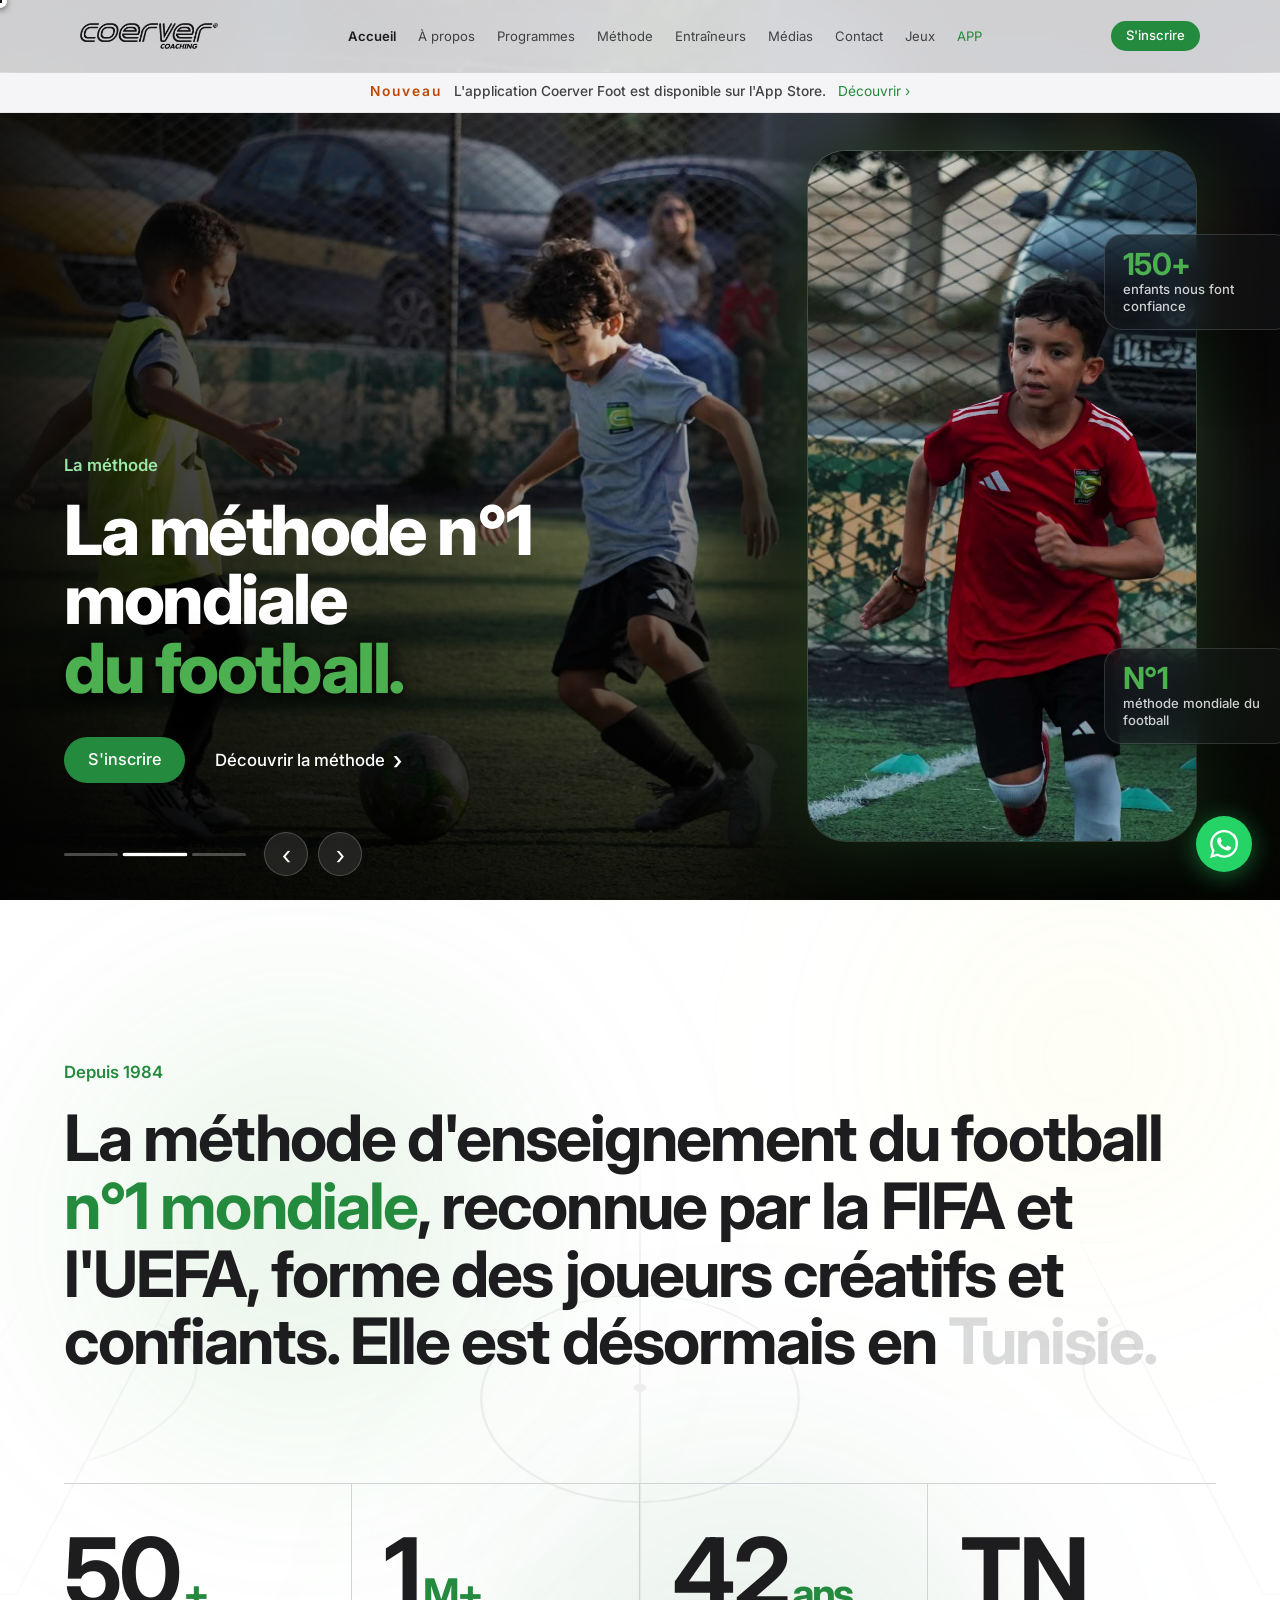
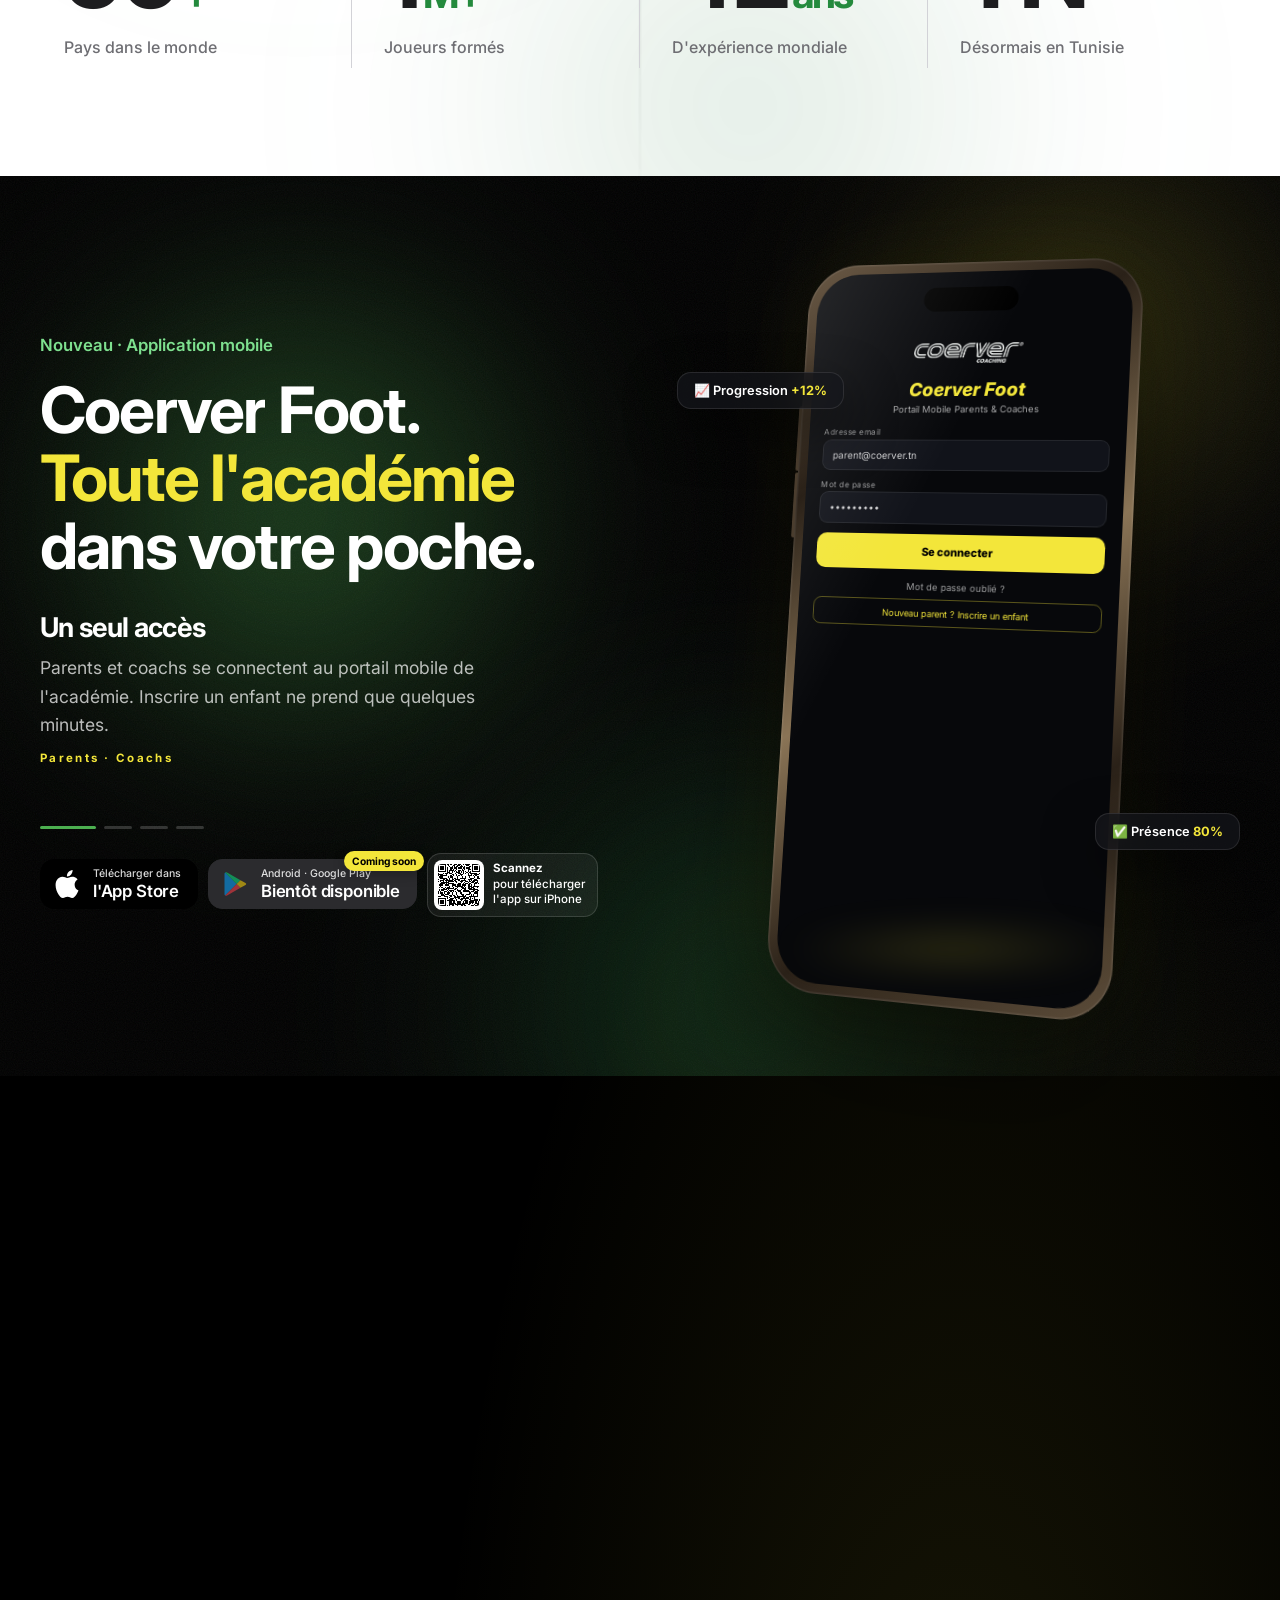
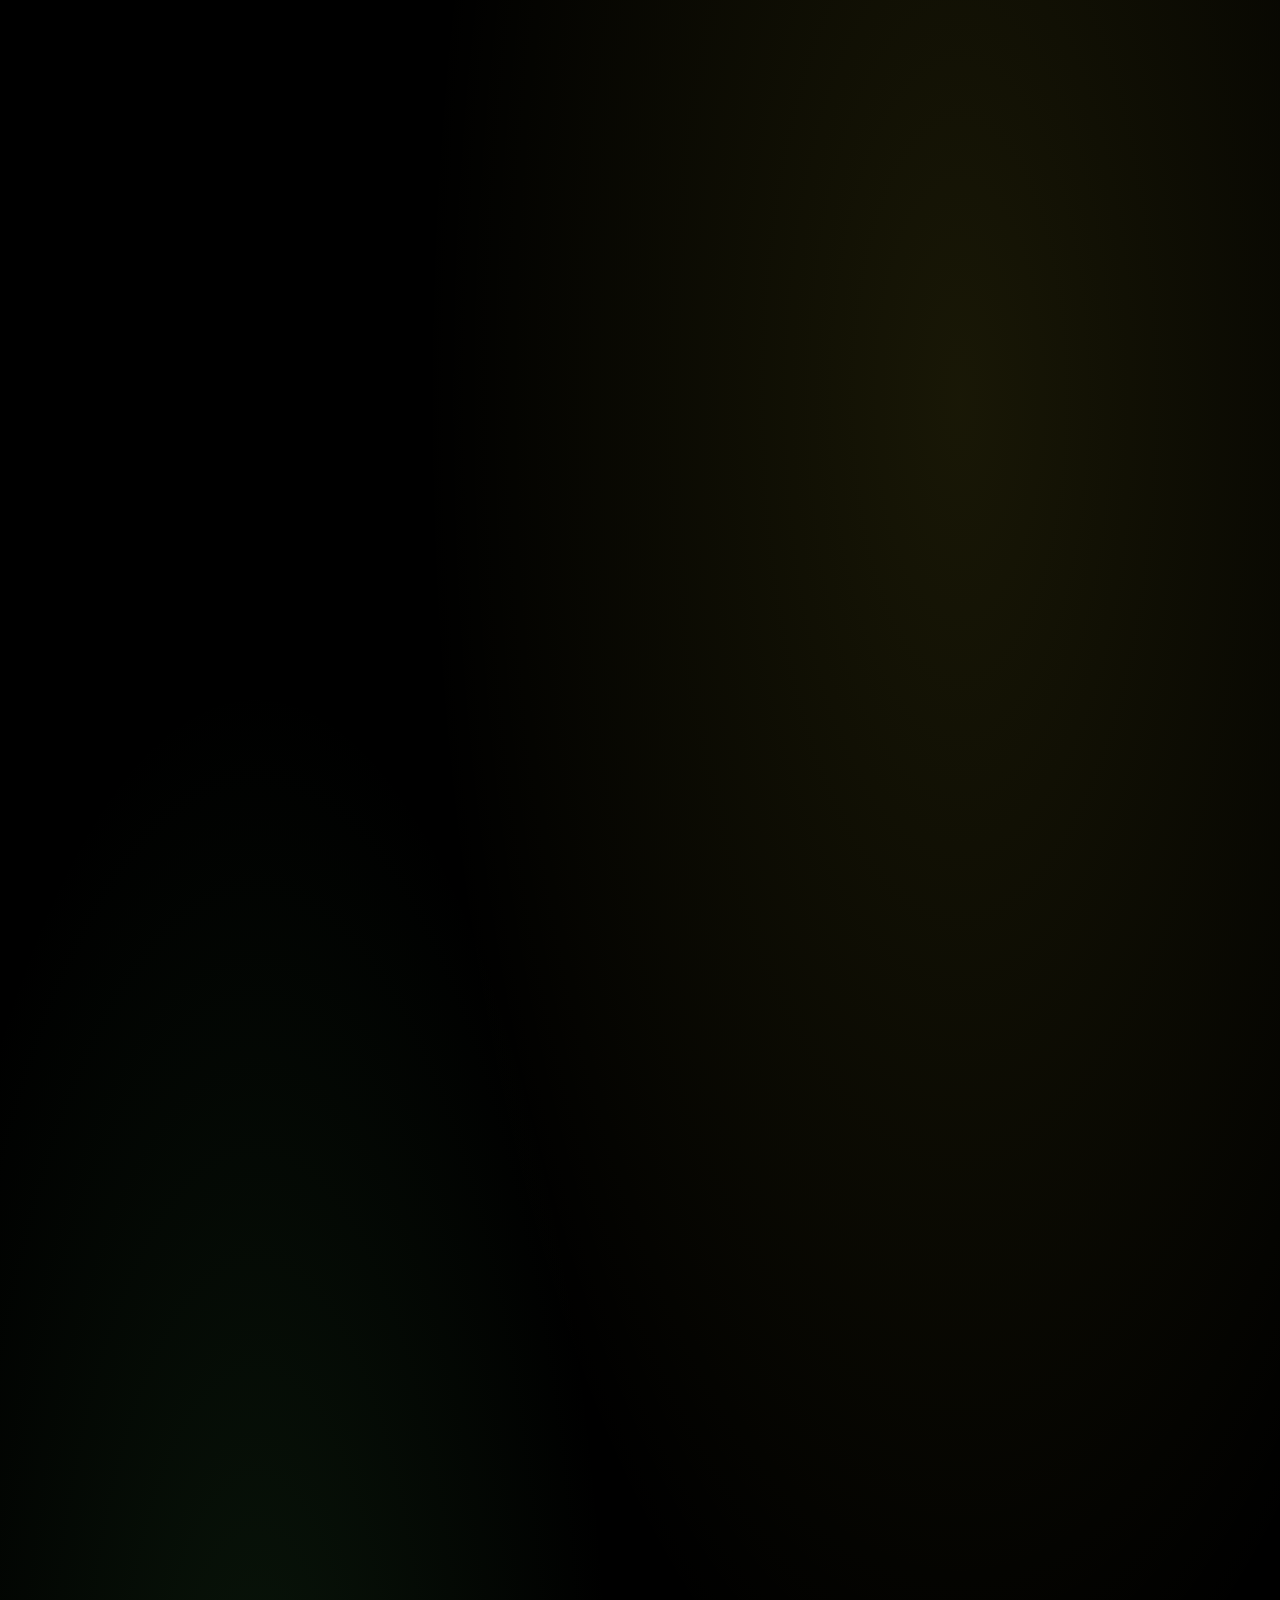
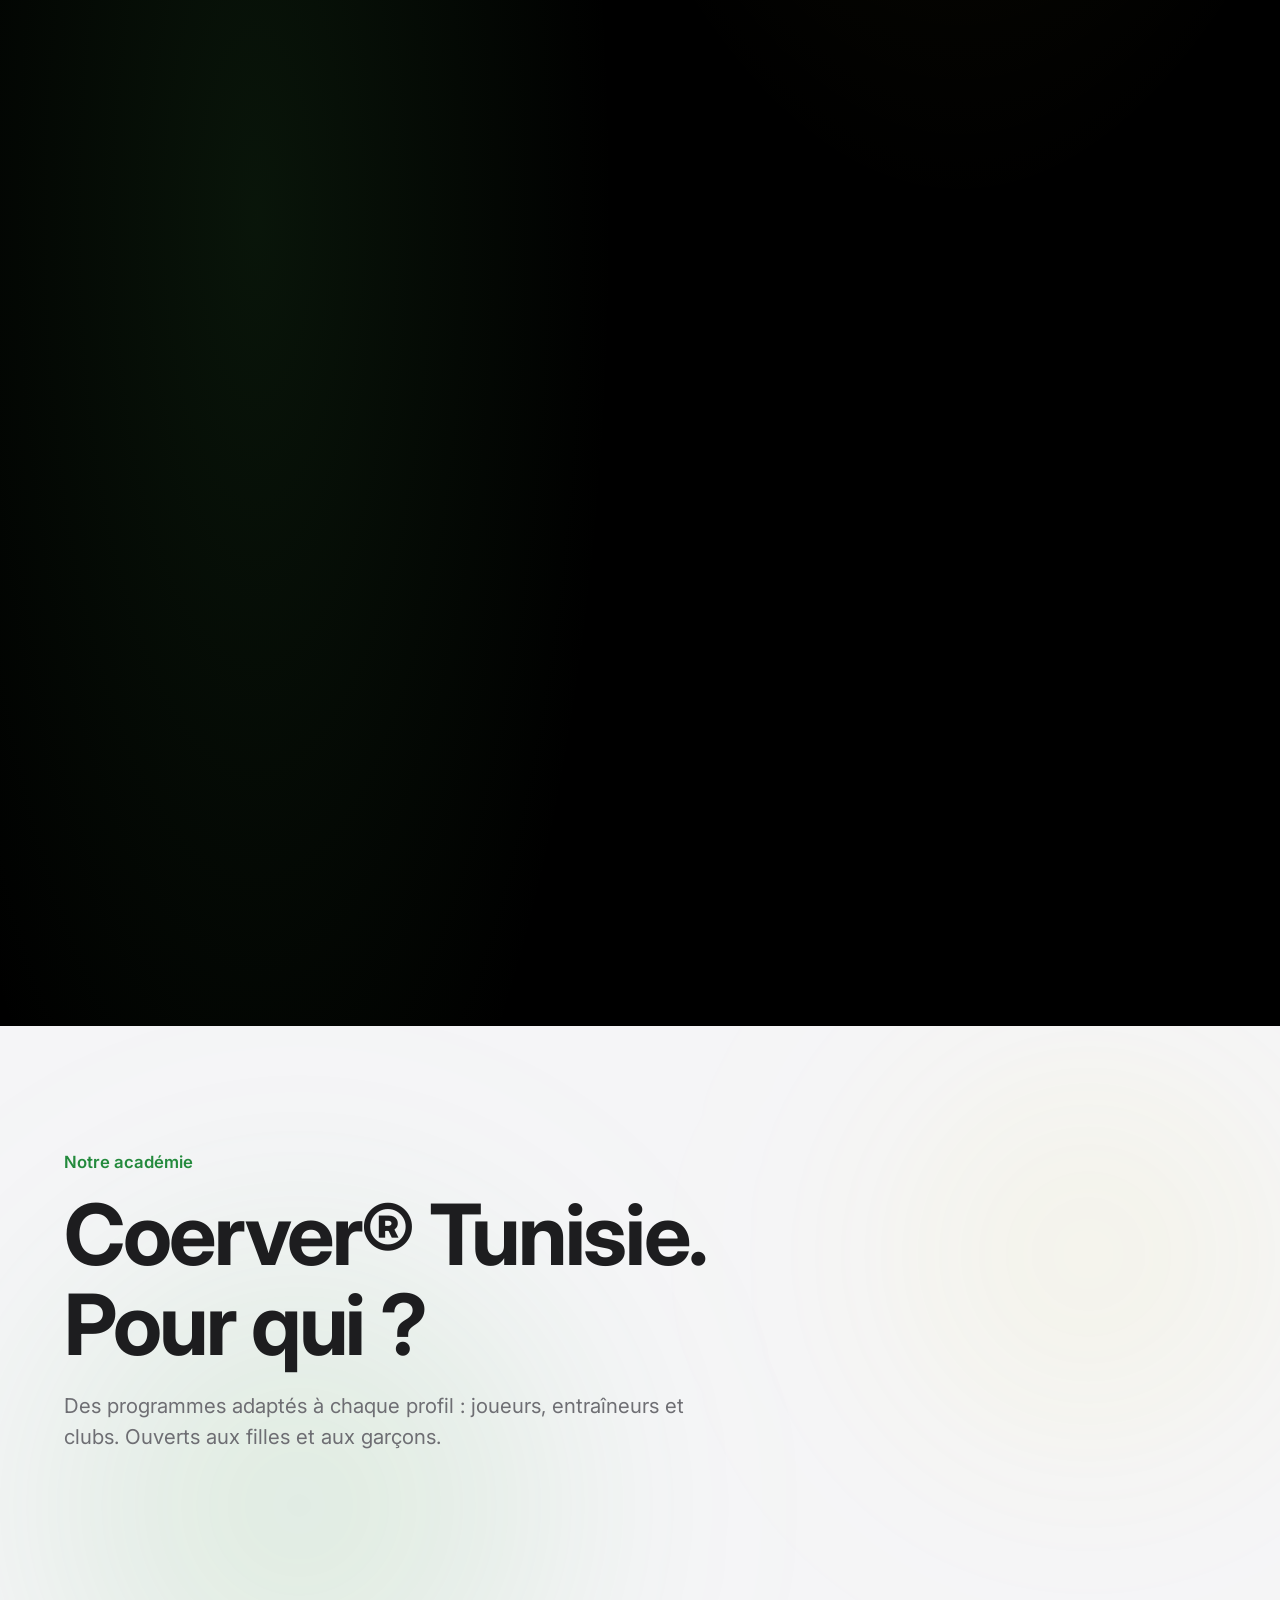
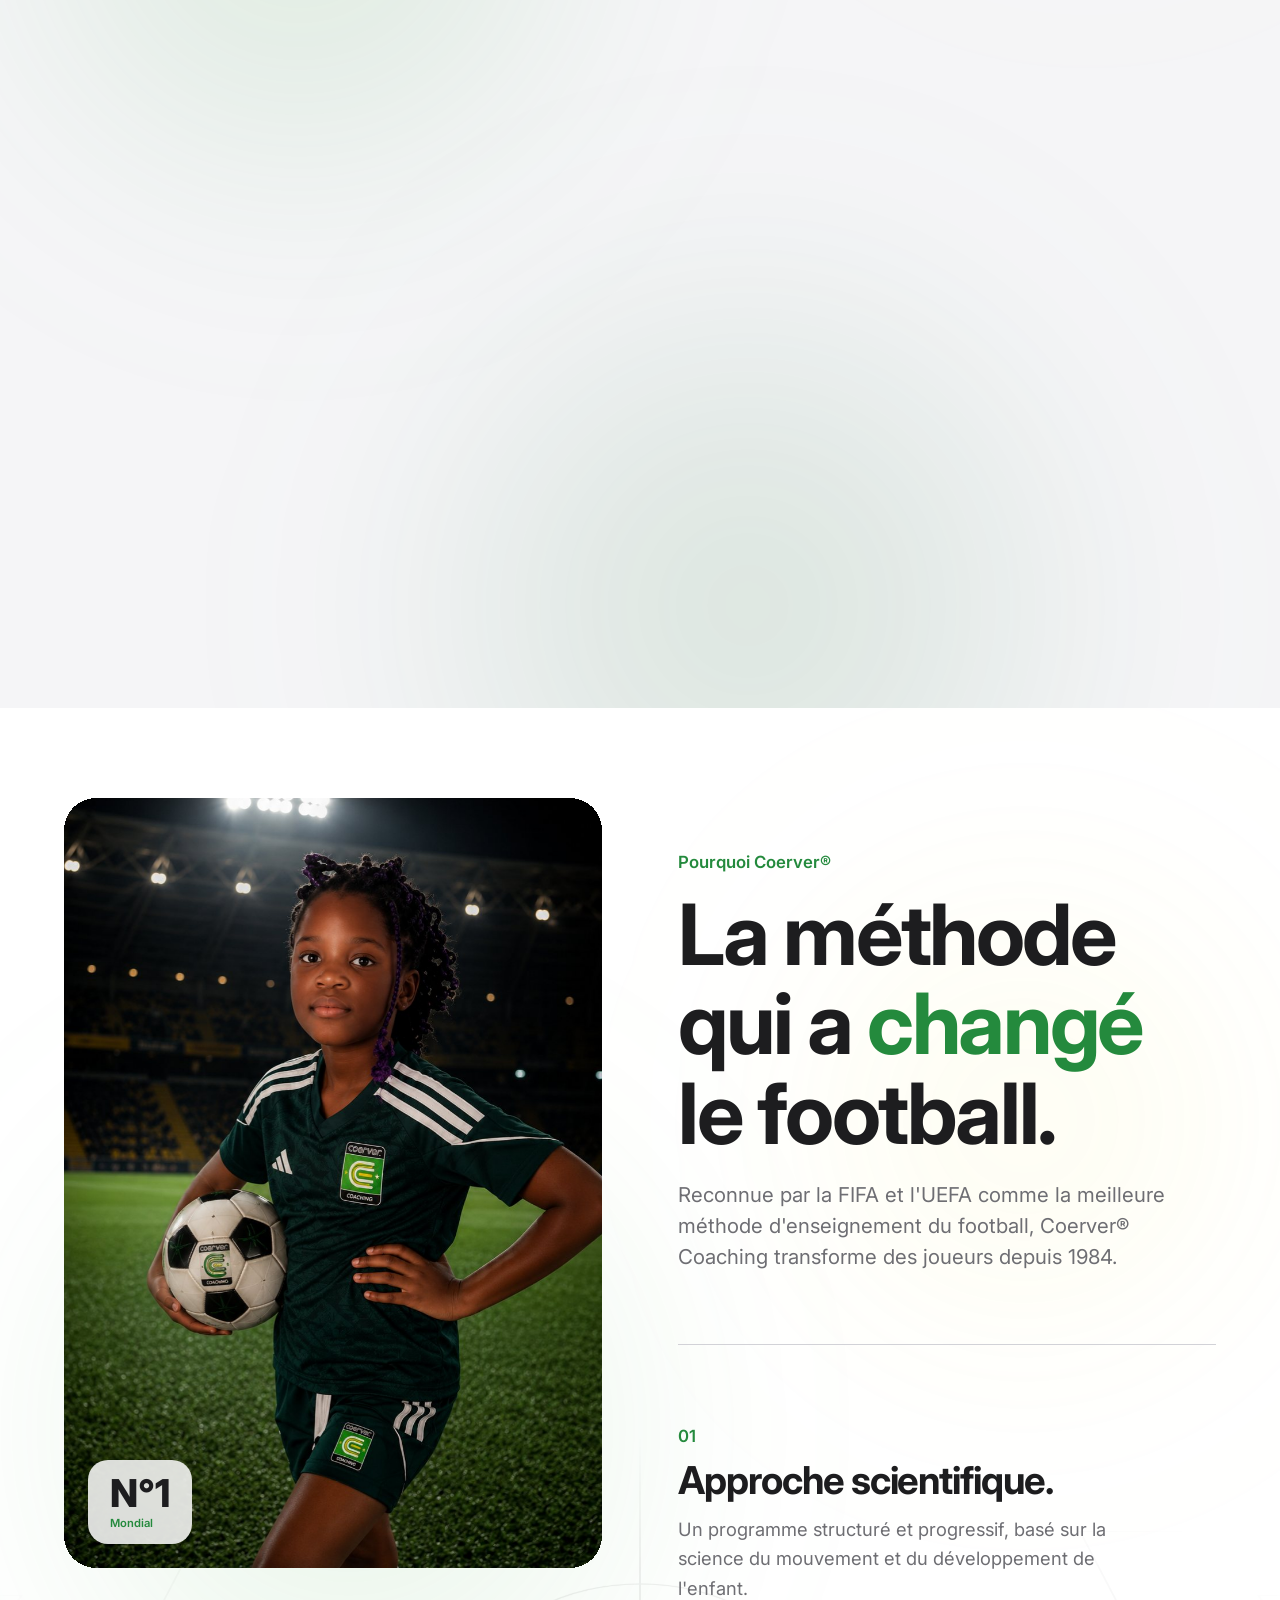
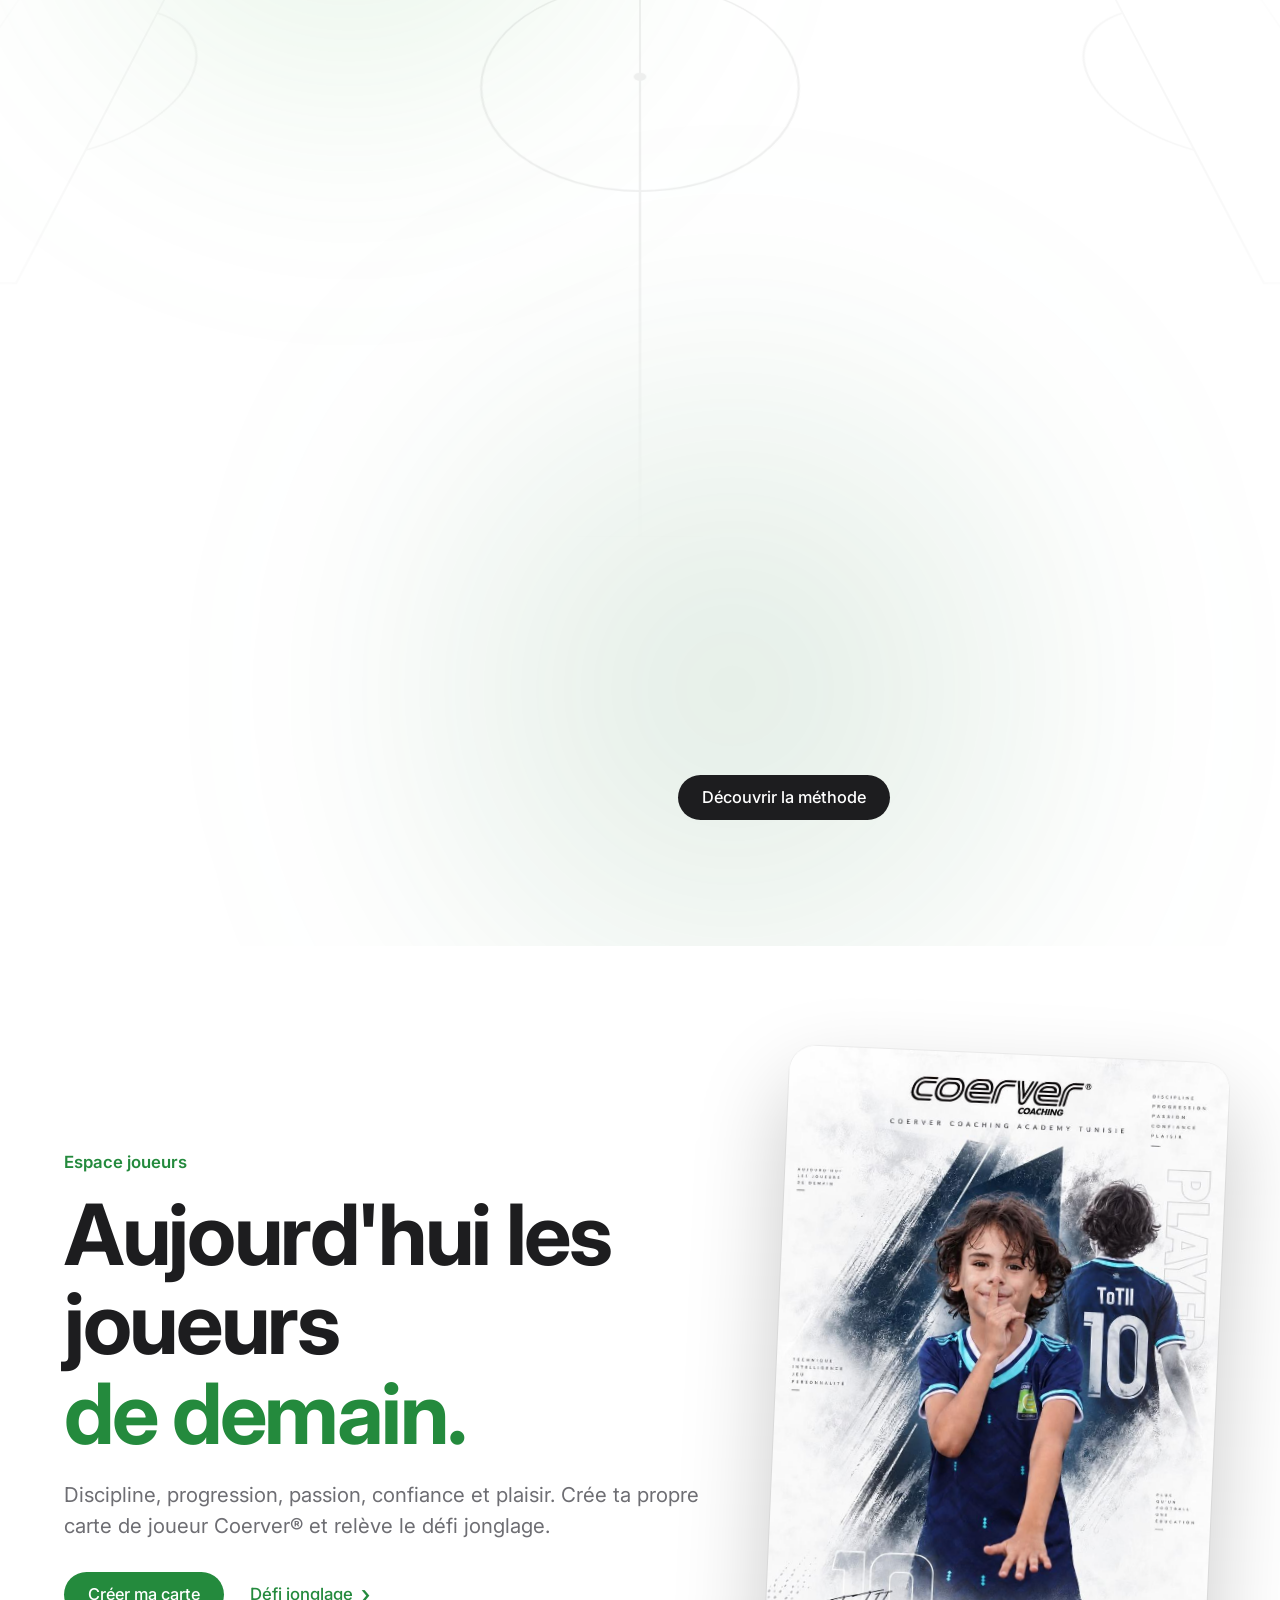
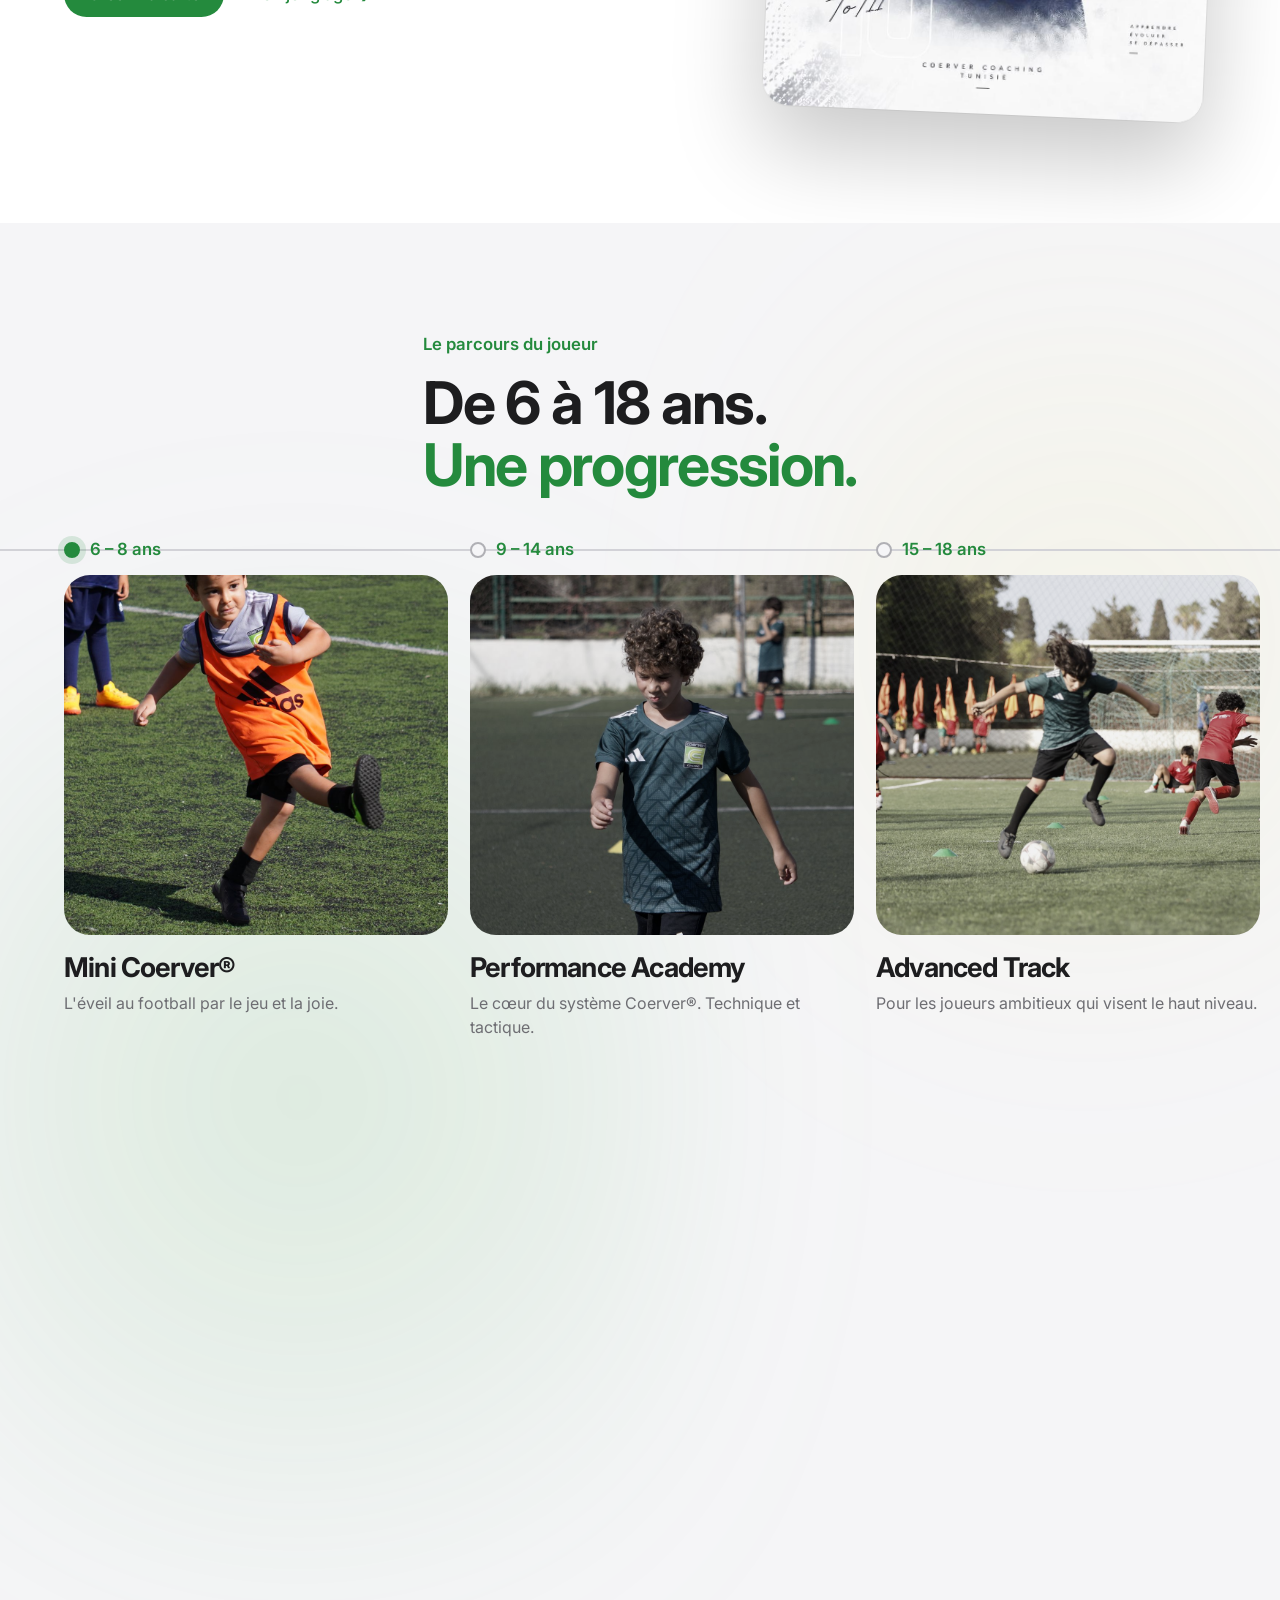
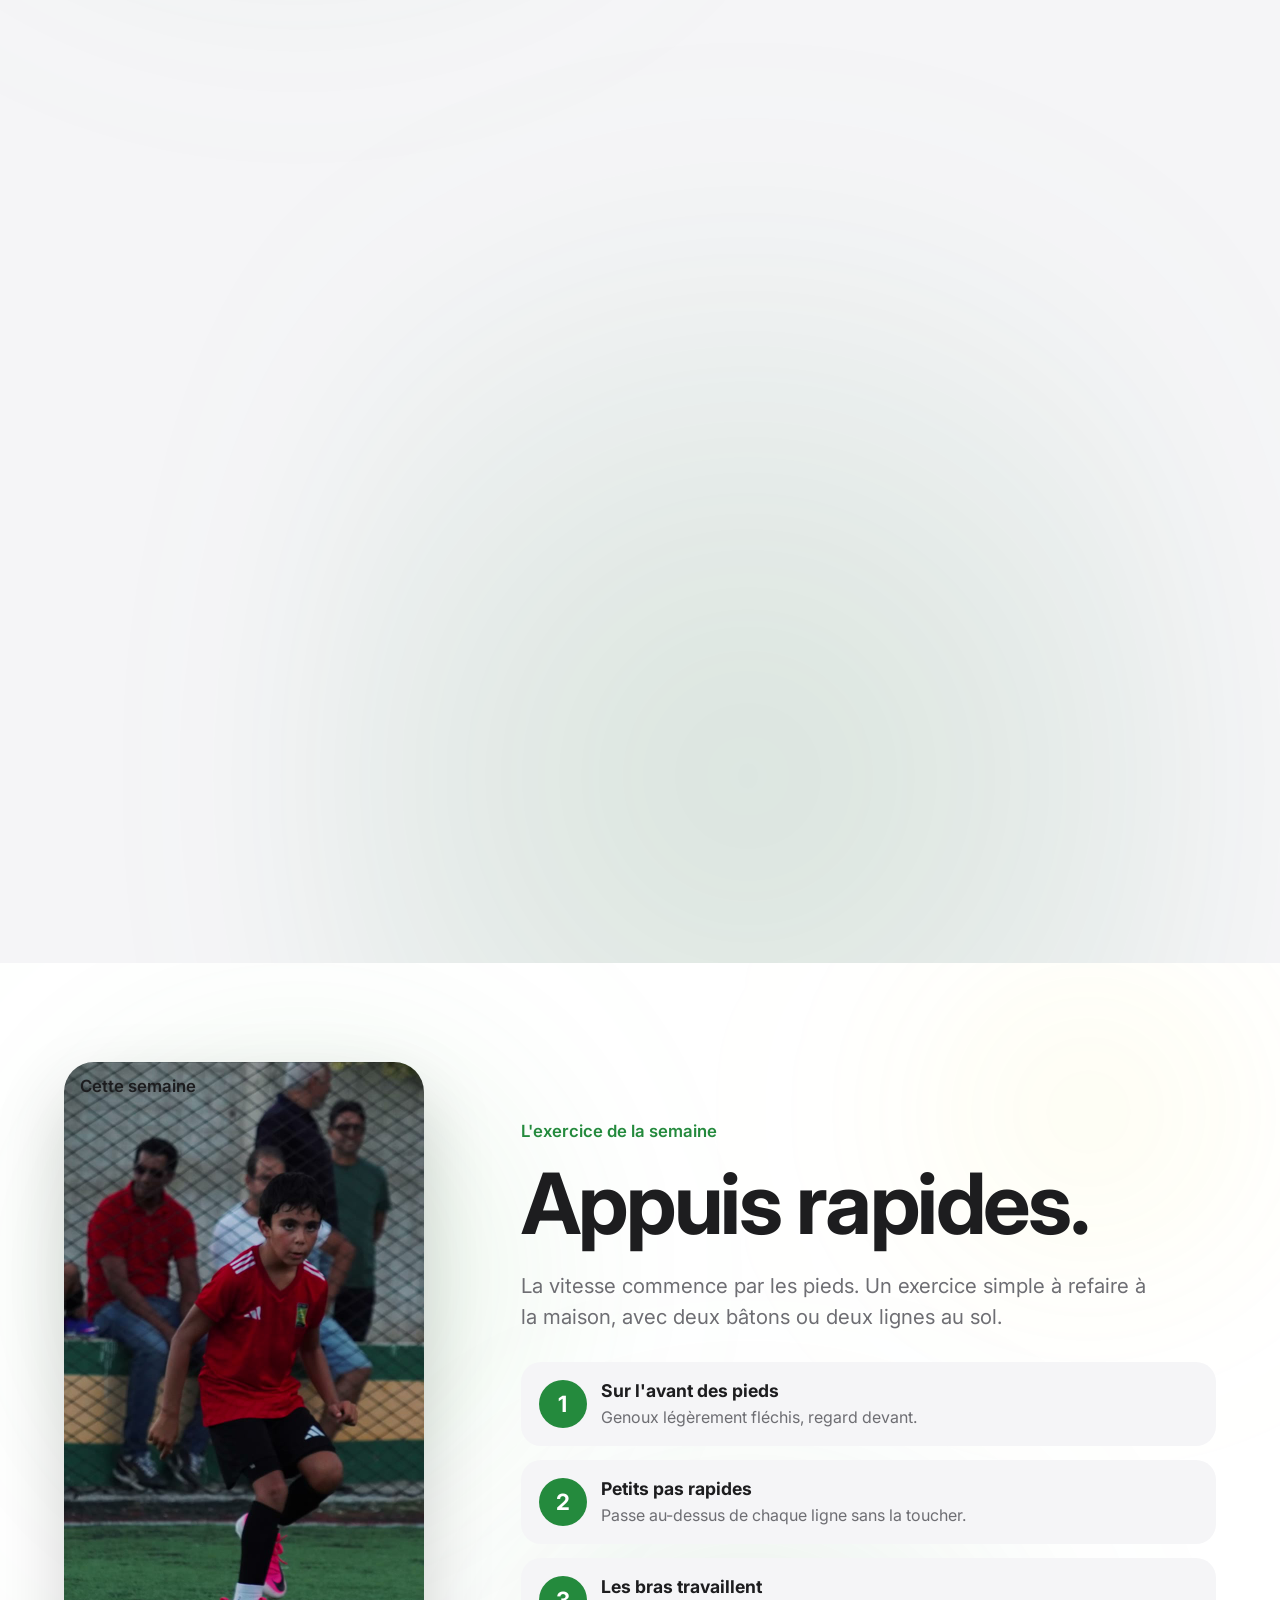
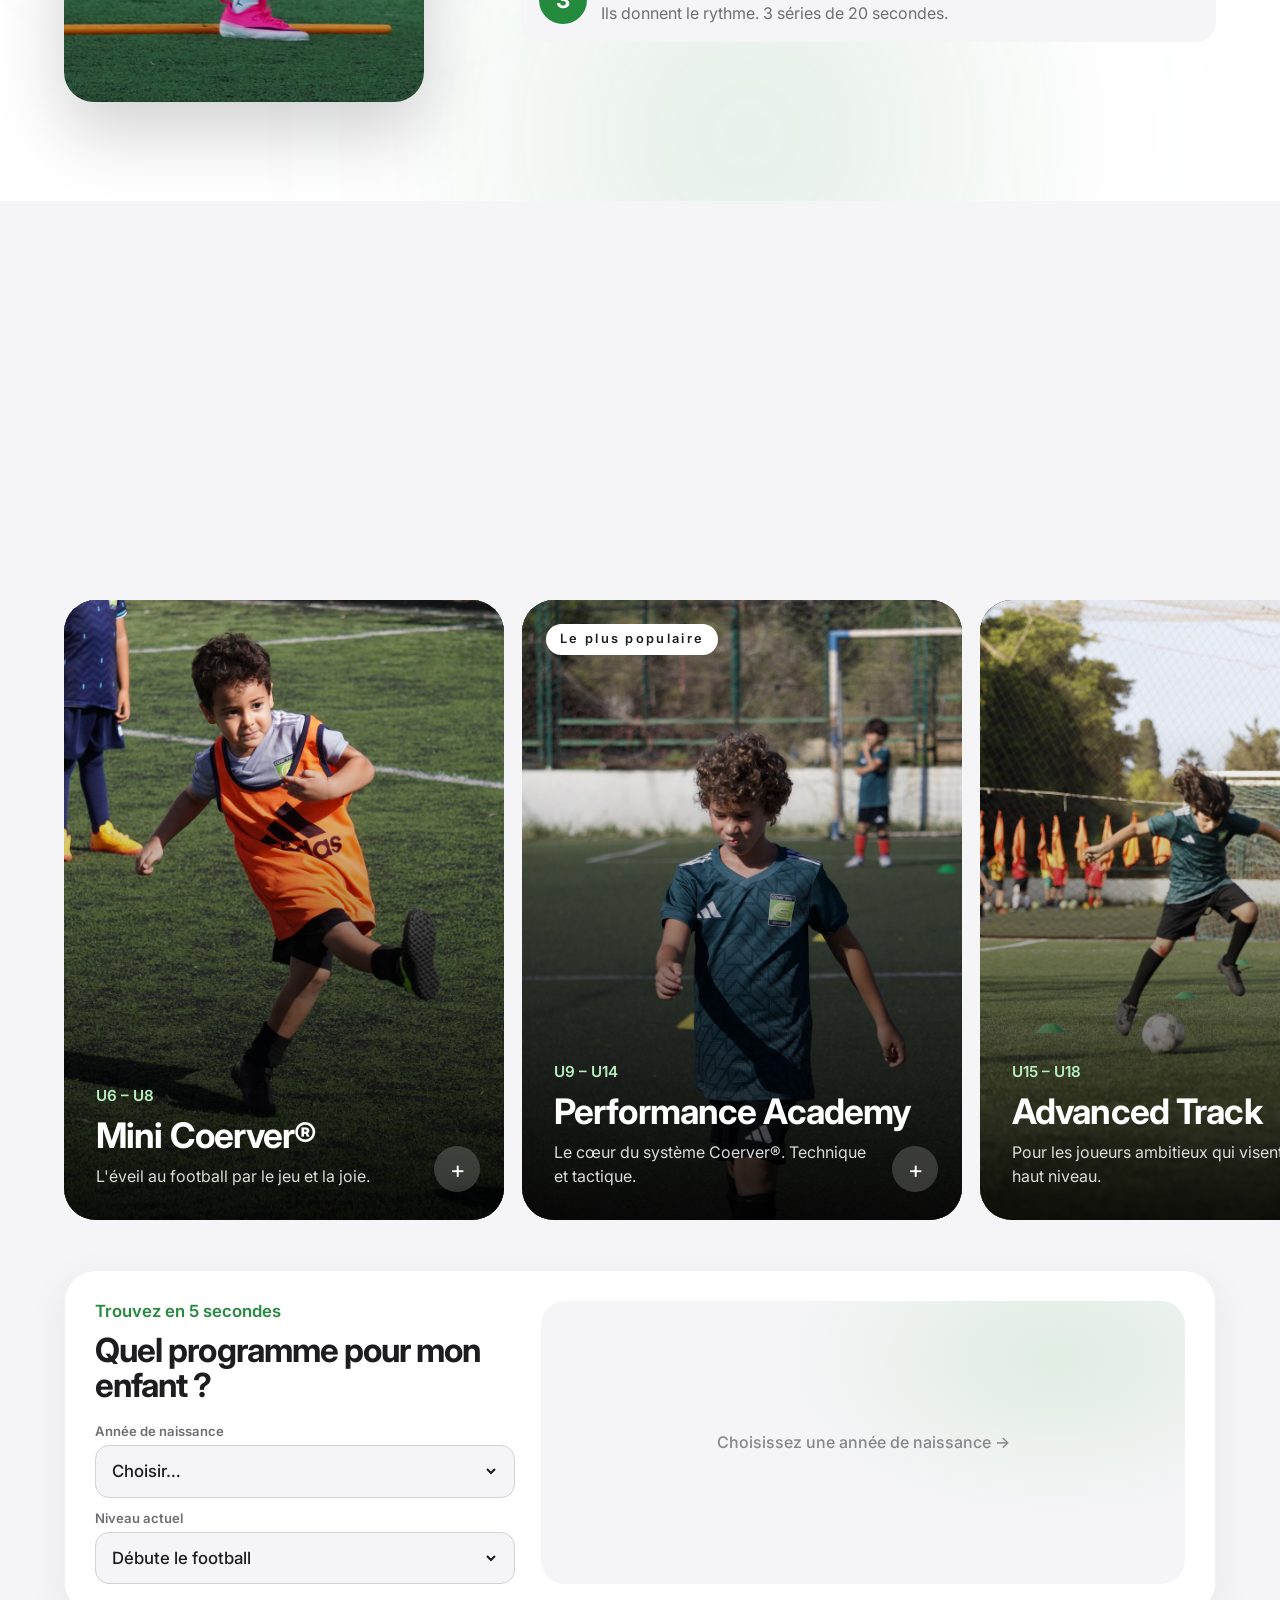
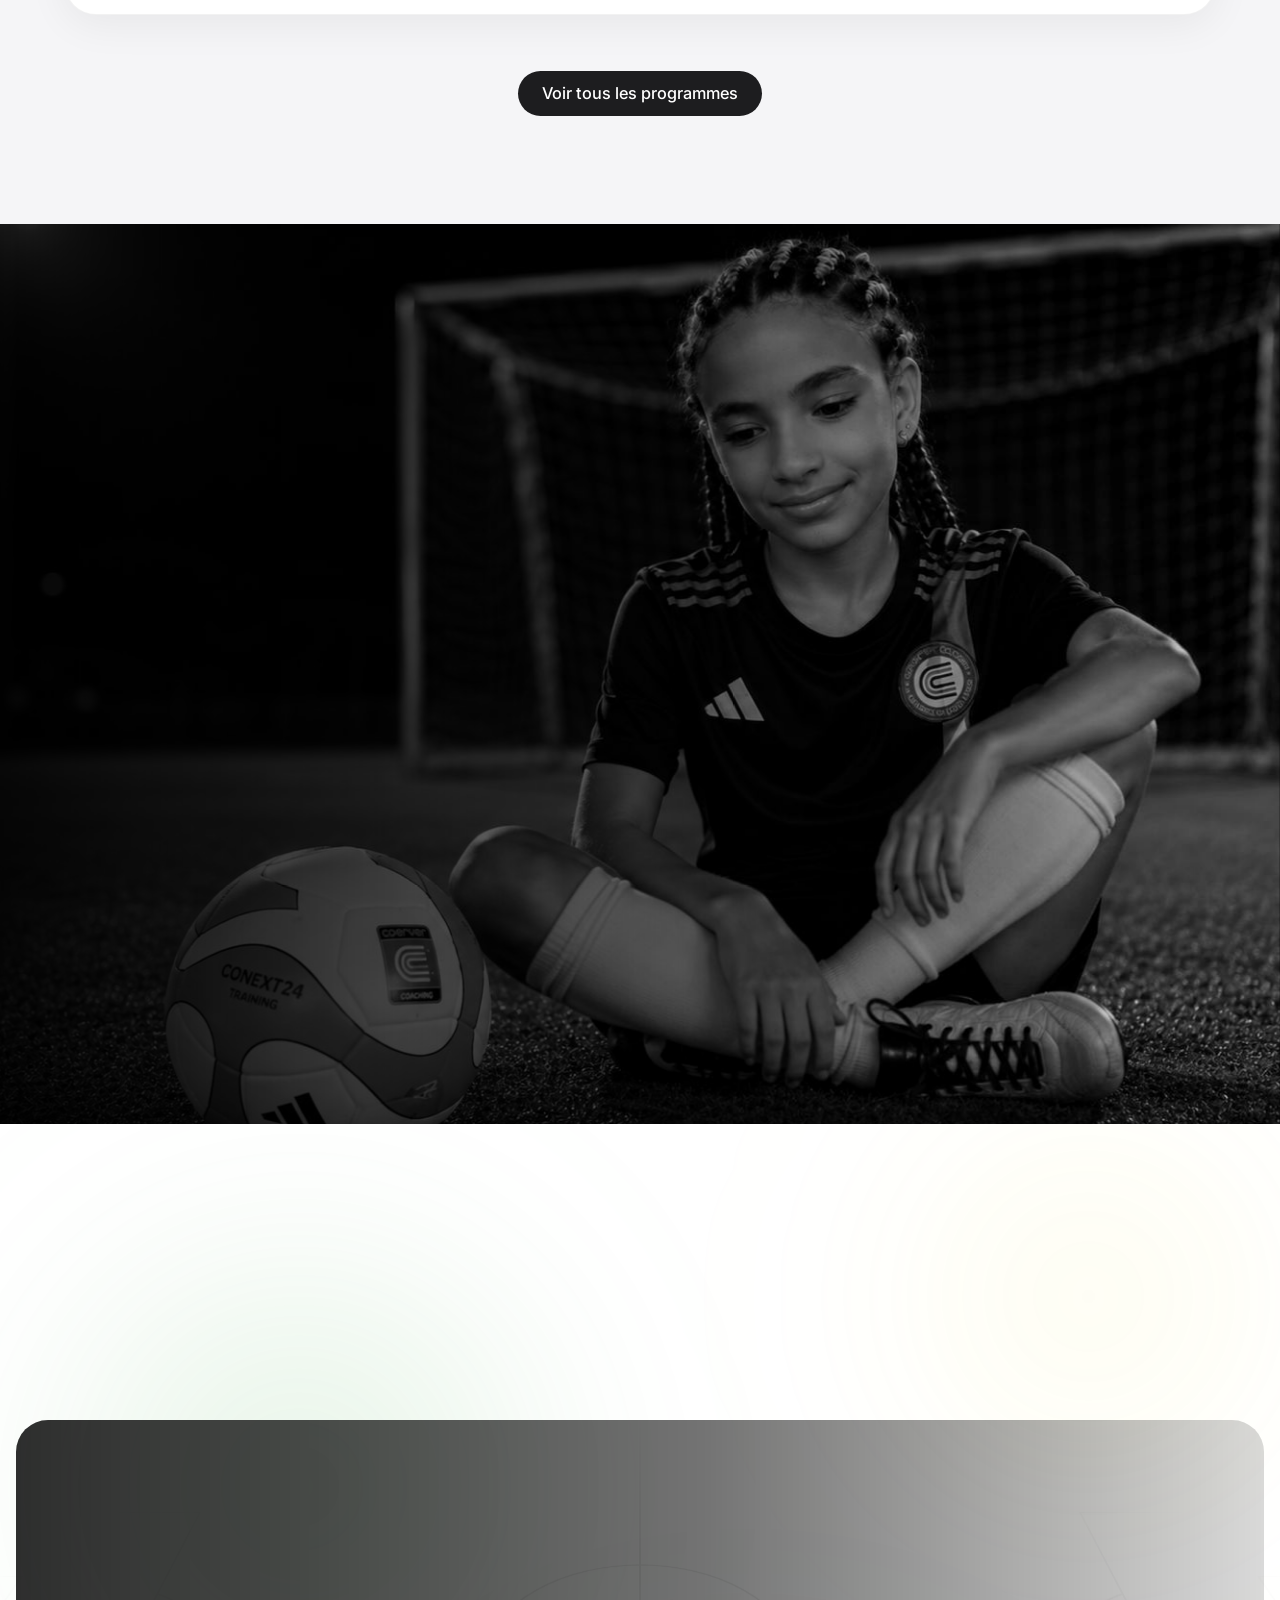
==== commit 3f0493cd: "Faster hero video, new player poster section and sharper hero backdrop - Hero video: separate phone " ====
--- a/index.html
+++ b/index.html
@@ -20,12 +20,13 @@
   <link rel="stylesheet" href="assets/css/style.css" />
   <link rel="stylesheet" href="assets/css/mobile-fixes.css?v=5" />
   <script>document.documentElement.classList.add("js")</script>
+  <link rel="preload" as="image" href="assets/videos/hero-bg-poster.jpg" fetchpriority="high" />
   <link rel="stylesheet" href="assets/css/premium.css?v=12" />
-  <link rel="stylesheet" href="assets/css/home.css?v=13" />
+  <link rel="stylesheet" href="assets/css/home.css?v=15" />
   <link rel="stylesheet" href="assets/css/extras.css?v=10" />
   <link rel="stylesheet" href="assets/css/features.css?v=8" />
   <link rel="stylesheet" href="assets/css/fx.css?v=3" />
-  <link rel="stylesheet" href="assets/css/apple.css?v=11" />
+  <link rel="stylesheet" href="assets/css/apple.css?v=15" />
   <meta property="og:image" content="https://coervertunisie.tn/assets/images/academie/hero-entrainement.jpg" />
   <meta property="og:site_name" content="Coerver Coaching Tunisie" />
   <meta name="twitter:card" content="summary_large_image" />
@@ -95,11 +96,12 @@
 
     <!--  1. HERO  -->
     <section class="hero h-hero has-video">
-      <div class="h-hero-bgphoto" aria-hidden="true"></div>
+      <div class="h-hero-bgphoto" aria-hidden="true"><div class="h-bg-sharp"></div></div>
       <div class="h-hero-reelwrap">
         <div class="h-hero-reel">
           <video class="h-hero-video" autoplay muted loop playsinline preload="auto" poster="assets/videos/hero-bg-poster.jpg" aria-hidden="true">
-            <source src="assets/videos/hero-bg.mp4" type="video/mp4" />
+            <source src="assets/videos/hero-bg-m.mp4" type="video/mp4" media="(max-width: 900px)" />
+            <source src="assets/videos/hero-bg-d.mp4" type="video/mp4" />
           </video>
         </div>
         <div class="h-chip h-chip-1"><b>150+</b><span>enfants nous font confiance</span></div>
@@ -245,15 +247,15 @@
         <p class="h-sub">Des programmes adaptés à chaque profil : joueurs, entraîneurs et clubs. Ouverts aux filles et aux garçons.</p>
       </div>
       <div class="h-panels">
-        <a class="h-panel" href="programmes.html" style="--img:url('/assets/images/academie/joueurs-sourire.jpg')"><div class="h-panel-in">
+        <a class="h-panel" href="programmes.html" data-bg="/assets/images/academie/joueurs-sourire.jpg"><div class="h-panel-in">
           <span class="tag">Joueurs</span><h3>Développe ta technique.</h3>
           <div class="more"><div><p>La méthode n°1 mondiale, des U6 jusqu'au niveau élite.</p><ul><li>Mini Coerver® (U6 – U8)</li><li>Performance Academy (U9 – U14)</li><li>Advanced Track (U15 – U18)</li><li>Programme Élite</li></ul></div></div>
           <span class="go">Voir les programmes</span></div></a>
-        <a class="h-panel" href="entraineurs.html" style="--img:url('/assets/images/academie/coach-enfant.jpg')"><div class="h-panel-in">
+        <a class="h-panel" href="entraineurs.html" data-bg="/assets/images/academie/coach-enfant.jpg"><div class="h-panel-in">
           <span class="tag">Entraîneurs</span><h3>Formez-vous à la méthode.</h3>
           <div class="more"><div><p>Améliorez la technique de vos joueurs avec une méthode reconnue mondialement.</p><ul><li>Licence Coerver® Level 1</li><li>Licence Coerver® Level 2</li><li>Stages de formation continue</li><li>Accès aux ressources officielles</li></ul></div></div>
           <span class="go">Devenir coach Coerver®</span></div></a>
-        <a class="h-panel" href="contact.html" style="--img:url('/assets/images/academie/groupe-coach.jpg')"><div class="h-panel-in">
+        <a class="h-panel" href="contact.html" data-bg="/assets/images/academie/groupe-coach.jpg"><div class="h-panel-in">
           <span class="tag">Clubs</span><h3>Faites un saut de qualité.</h3>
           <div class="more"><div><p>Intégrez la méthodologie Coerver® au sein de votre club.</p><ul><li>Programme Club Partenaire</li><li>Formation des formateurs</li><li>Matériel pédagogique officiel</li><li>Tournois et événements</li></ul></div></div>
           <span class="go">Devenir club partenaire</span></div></a>
@@ -279,6 +281,24 @@
       </div>
     </section>
 
+    <!--  POSTER JOUEUR  -->
+    <section class="poster-sec">
+      <div class="h-wrap poster-grid">
+        <div class="poster-copy">
+          <span class="h-kicker">Espace joueurs</span>
+          <h2 class="h-h2">Aujourd'hui les joueurs<br /><em>de demain.</em></h2>
+          <p class="h-sub">Discipline, progression, passion, confiance et plaisir. Crée ta propre carte de joueur Coerver® et relève le défi jonglage.</p>
+          <div class="poster-ctas">
+            <a href="jeux.html#carte" class="h-btn green">Créer ma carte</a>
+            <a href="jeux.html#defi" class="h-link">Défi jonglage</a>
+          </div>
+        </div>
+        <a class="poster-frame" href="jeux.html#carte" aria-label="Espace joueurs">
+          <img src="assets/images/academie/poster-joueur.jpg" alt="Affiche joueur Coerver® Coaching Tunisie, numéro 10" loading="lazy" decoding="async" width="853" height="1280" />
+        </a>
+      </div>
+    </section>
+
     <!--  JOURNEY  -->
     <section class="h-journey" id="parcours">
       <div class="hj-sticky">
@@ -289,10 +309,10 @@
         <div class="hj-rail">
           <div class="hj-line"><i></i></div>
           <div class="hj-track">
-            <a class="hj-stop" href="programmes.html#mini"><span class="hj-age">6 – 8 ans</span><div class="hj-img" style="--img:url('/assets/images/academie/mini-frappe.jpg')"></div><b>Mini Coerver®</b><p>L'éveil au football par le jeu et la joie.</p></a>
-            <a class="hj-stop" href="programmes.html#performance"><span class="hj-age">9 – 14 ans</span><div class="hj-img" style="--img:url('/assets/images/academie/performance.jpg')"></div><b>Performance Academy</b><p>Le cœur du système Coerver®. Technique et tactique.</p></a>
-            <a class="hj-stop" href="programmes.html#advanced"><span class="hj-age">15 – 18 ans</span><div class="hj-img" style="--img:url('/assets/images/academie/advanced.jpg')"></div><b>Advanced Track</b><p>Pour les joueurs ambitieux qui visent le haut niveau.</p></a>
-            <a class="hj-stop" href="programmes.html#elite"><span class="hj-age">Sur dossier</span><div class="hj-img" style="--img:url('/assets/images/academie/elite.jpg')"></div><b>Programme Élite</b><p>Suivi personnalisé. Connexion internationale.</p></a>
+            <a class="hj-stop" href="programmes.html#mini"><span class="hj-age">6 – 8 ans</span><div class="hj-img" data-bg="/assets/images/academie/mini-frappe.jpg"></div><b>Mini Coerver®</b><p>L'éveil au football par le jeu et la joie.</p></a>
+            <a class="hj-stop" href="programmes.html#performance"><span class="hj-age">9 – 14 ans</span><div class="hj-img" data-bg="/assets/images/academie/performance.jpg"></div><b>Performance Academy</b><p>Le cœur du système Coerver®. Technique et tactique.</p></a>
+            <a class="hj-stop" href="programmes.html#advanced"><span class="hj-age">15 – 18 ans</span><div class="hj-img" data-bg="/assets/images/academie/advanced.jpg"></div><b>Advanced Track</b><p>Pour les joueurs ambitieux qui visent le haut niveau.</p></a>
+            <a class="hj-stop" href="programmes.html#elite"><span class="hj-age">Sur dossier</span><div class="hj-img" data-bg="/assets/images/academie/elite.jpg"></div><b>Programme Élite</b><p>Suivi personnalisé. Connexion internationale.</p></a>
           </div>
         </div>
       </div>
@@ -331,11 +351,11 @@
         <div class="h-arrows"><button type="button" data-shelf="-1" aria-label="Précédent">‹</button><button type="button" data-shelf="1" aria-label="Suivant">›</button></div>
       </div>
       <div class="h-shelf" id="progShelf">
-        <a class="h-card" href="programmes.html#mini" style="--img:url('/assets/images/academie/mini-frappe.jpg')"><div class="h-card-in"><span class="age">U6 – U8</span><h3>Mini Coerver®</h3><p>L'éveil au football par le jeu et la joie.</p></div><span class="plus">+</span></a>
-        <a class="h-card" href="programmes.html#performance" style="--img:url('/assets/images/academie/performance.jpg')"><span class="pill-top">Le plus populaire</span><div class="h-card-in"><span class="age">U9 – U14</span><h3>Performance Academy</h3><p>Le cœur du système Coerver®. Technique et tactique.</p></div><span class="plus">+</span></a>
-        <a class="h-card" href="programmes.html#advanced" style="--img:url('/assets/images/academie/advanced.jpg')"><div class="h-card-in"><span class="age">U15 – U18</span><h3>Advanced Track</h3><p>Pour les joueurs ambitieux qui visent le haut niveau.</p></div><span class="plus">+</span></a>
-        <a class="h-card" href="programmes.html#elite" style="--img:url('/assets/images/academie/elite.jpg')"><div class="h-card-in"><span class="age">Tous niveaux</span><h3>Programme Élite</h3><p>Suivi personnalisé. Connexion internationale.</p></div><span class="plus">+</span></a>
-        <a class="h-card" href="programmes.html" style="--img:url('/assets/images/academie/stage-duel.jpg')"><div class="h-card-in"><span class="age">Vacances</span><h3>Stages d'été</h3><p>Des semaines intensives pour progresser plus vite.</p></div><span class="plus">+</span></a>
+        <a class="h-card" href="programmes.html#mini" data-bg="/assets/images/academie/mini-frappe.jpg"><div class="h-card-in"><span class="age">U6 – U8</span><h3>Mini Coerver®</h3><p>L'éveil au football par le jeu et la joie.</p></div><span class="plus">+</span></a>
+        <a class="h-card" href="programmes.html#performance" data-bg="/assets/images/academie/performance.jpg"><span class="pill-top">Le plus populaire</span><div class="h-card-in"><span class="age">U9 – U14</span><h3>Performance Academy</h3><p>Le cœur du système Coerver®. Technique et tactique.</p></div><span class="plus">+</span></a>
+        <a class="h-card" href="programmes.html#advanced" data-bg="/assets/images/academie/advanced.jpg"><div class="h-card-in"><span class="age">U15 – U18</span><h3>Advanced Track</h3><p>Pour les joueurs ambitieux qui visent le haut niveau.</p></div><span class="plus">+</span></a>
+        <a class="h-card" href="programmes.html#elite" data-bg="/assets/images/academie/elite.jpg"><div class="h-card-in"><span class="age">Tous niveaux</span><h3>Programme Élite</h3><p>Suivi personnalisé. Connexion internationale.</p></div><span class="plus">+</span></a>
+        <a class="h-card" href="programmes.html" data-bg="/assets/images/academie/stage-duel.jpg"><div class="h-card-in"><span class="age">Vacances</span><h3>Stages d'été</h3><p>Des semaines intensives pour progresser plus vite.</p></div><span class="plus">+</span></a>
       </div>
       <div class="h-wrap"><div class="finder" data-finder>
         <div class="finder-q">
@@ -353,7 +373,7 @@
 
     <!--  7. COERVER GIRLS  -->
     <section class="h-girls">
-      <div class="h-girls-bg" data-parallax="0.12"></div>
+      <div class="h-girls-bg" data-parallax="0.12" data-bg-direct="/assets/images/pourquoi-methode.jpg"></div>
       <div class="h-wrap">
         <span class="h-kicker">Programme filles</span>
         <h2 class="h-h2">Coerver Girls<br /><em>Tunisie.</em></h2>
@@ -377,15 +397,15 @@
       <div class="h-temo-stage">
       <div class="temo-slider" id="temoSlider">
  
-        <div class="temo-slide temo-active" style="background-image:url('assets/images/klinsmann.jpg');"><img loading="lazy" decoding="async" class="temo-slide-img" src="assets/images/klinsmann.jpg" alt="Jürgen Klinsmann">
+        <div class="temo-slide temo-active"><img loading="lazy" decoding="async" class="temo-slide-img" src="assets/images/klinsmann.jpg" alt="Jürgen Klinsmann">
           <div class="temo-overlay"></div>
         </div>
  
-        <div class="temo-slide" style="background-image:url('assets/images/houllier.jpg');"><img loading="lazy" decoding="async" class="temo-slide-img" src="assets/images/houllier.jpg" alt="Gérard Houllier">
+        <div class="temo-slide"><img loading="lazy" decoding="async" class="temo-slide-img" src="assets/images/houllier.jpg" alt="Gérard Houllier">
           <div class="temo-overlay"></div>
         </div>
  
-        <div class="temo-slide" style="background-image:url('assets/images/delbosque.jpg');"><img loading="lazy" decoding="async" class="temo-slide-img" src="assets/images/delbosque.jpg" alt="Vicente del Bosque">
+        <div class="temo-slide"><img loading="lazy" decoding="async" class="temo-slide-img" src="assets/images/delbosque.jpg" alt="Vicente del Bosque">
           <div class="temo-overlay"></div>
         </div>
  
@@ -496,7 +516,7 @@
   </a>
  
   <script src="assets/js/main.js?v=10"></script>
-  <script src="assets/js/premium.js?v=18" defer></script>
+  <script src="assets/js/premium.js?v=21" defer></script>
   <script src="assets/js/extras.js?v=10" defer></script>
   <script src="assets/js/site-data.js?v=1" defer></script>
   <script src="assets/js/features.js?v=6" defer></script>
--- a/assets/css/home.css
+++ b/assets/css/home.css
@@ -191,7 +191,7 @@
 
 /* ── 7. Girls — full bleed ─────────────────────── */
 .h-girls { position: relative; min-height: 100svh; display: flex; align-items: center; overflow: hidden; isolation: isolate; background: #000; }
-.h-girls-bg { position: absolute; inset: -8% 0; z-index: -2; background: url('../images/pourquoi-methode.jpg') center / cover no-repeat; will-change: transform; }
+.h-girls-bg { position: absolute; inset: -8% 0; z-index: -2; background: center / cover no-repeat; will-change: transform; }
 .h-girls::after { content: ''; position: absolute; inset: 0; z-index: -1; background: linear-gradient(90deg, rgba(0,0,0,.9) 0%, rgba(0,0,0,.6) 45%, rgba(0,0,0,.1) 100%); }
 .h-girls .h-wrap { width: 100%; }
 .h-girls .h-sub { color: rgba(255,255,255,.8); }
@@ -355,7 +355,7 @@
   }
   .h-hero-bgphoto::before {
     content: ''; position: absolute; inset: -4%;
-    background: url('../images/academie/hero-entrainement.jpg') center 45% / cover no-repeat;
+    background: url('../images/academie/hero-bg-duel.jpg') center 50% / cover no-repeat;
     animation: bgDrift 30s ease-in-out infinite alternate;
   }
   .h-hero-bgphoto::after {
--- a/assets/css/apple.css
+++ b/assets/css/apple.css
@@ -314,3 +314,47 @@
   .app-story .store-badge { padding: 8px 12px 8px 10px; gap: 8px; }
   .app-story .store-badge svg { width: 22px; height: 22px; }
 }
+
+/* ── Player poster (homepage) ── */
+.poster-sec { background: var(--paper) !important; padding: clamp(80px, 12vh, 140px) 0; overflow: hidden; }
+.poster-grid { display: grid; grid-template-columns: 1fr minmax(280px, 440px); gap: clamp(30px, 6vw, 90px); align-items: center; }
+.poster-ctas { display: flex; flex-wrap: wrap; align-items: center; gap: 10px 22px; margin-top: 30px; }
+.poster-frame { display: block; position: relative; border-radius: 26px; overflow: hidden; transform: rotate(2.5deg); box-shadow: 0 40px 90px rgba(0,0,0,.22), 0 0 0 1px rgba(0,0,0,.05); transition: transform .8s var(--ease-out), box-shadow .8s var(--ease-out); }
+.poster-frame:hover { transform: rotate(0deg) translateY(-6px) scale(1.02); box-shadow: 0 50px 110px rgba(0,0,0,.28); }
+.poster-frame img { width: 100%; height: auto; display: block; }
+@media (max-width: 900px) { .poster-grid { grid-template-columns: 1fr; } .poster-frame { max-width: 360px; margin: 0 auto; transform: rotate(1.5deg); } }
+@media (min-width: 901px) {
+  .h-hero-bgphoto::after { background:
+      radial-gradient(40% 60% at 72% 55%, rgba(76,175,80,.22), transparent 70%),
+      linear-gradient(90deg, rgba(0,0,0,.86) 0%, rgba(0,0,0,.62) 36%, rgba(0,0,0,.32) 62%, rgba(0,0,0,.5) 100%),
+      linear-gradient(0deg, rgba(0,0,0,.75) 0%, rgba(0,0,0,0) 35%) !important; }
+}
+
+/* ── Hero backdrop v2: sharp full-height photo + blurred fill ── */
+.h-bg-sharp { display: none; }
+@media (min-width: 901px) {
+  .h-hero-bgphoto::before {
+    background: url('../images/academie/hero-bg-duel.jpg') center 40% / cover no-repeat !important;
+    filter: blur(28px) brightness(.55) saturate(1.2); inset: -6% !important; animation: none !important;
+  }
+  .h-bg-sharp {
+    display: block; position: absolute; top: 0; bottom: 0; z-index: 0;
+    aspect-ratio: 1 / 1; height: 100%;
+    /* place the grey-shirt player (≈ 76% across the photo) at ≈ 52% of the screen */
+    left: calc(52vw - 0.76 * 100%);
+    left: calc(52vw - 76cqh);
+    background: url('../images/academie/hero-bg-duel.jpg') center / contain no-repeat;
+    -webkit-mask-image: linear-gradient(90deg, transparent 0%, #000 22%, #000 82%, transparent 100%);
+            mask-image: linear-gradient(90deg, transparent 0%, #000 22%, #000 82%, transparent 100%);
+  }
+  .h-hero-bgphoto { container-type: size; }
+  .h-hero-bgphoto::after { z-index: 1;
+    background:
+      linear-gradient(90deg, rgba(0,0,0,.82) 0%, rgba(0,0,0,.5) 30%, rgba(0,0,0,.12) 50%, rgba(0,0,0,.25) 62%, rgba(0,0,0,.6) 100%),
+      linear-gradient(0deg, rgba(0,0,0,.85) 0%, rgba(0,0,0,.35) 40%, rgba(0,0,0,0) 62%) !important; }
+}
+@media (min-width: 901px) {
+  .h-bg-sharp { left: calc(49vw - 76cqh); }
+  .h-chip-1 { left: auto !important; right: -96px !important; top: 12% !important; }
+  .h-chip-2 { right: -96px !important; bottom: 14% !important; }
+}
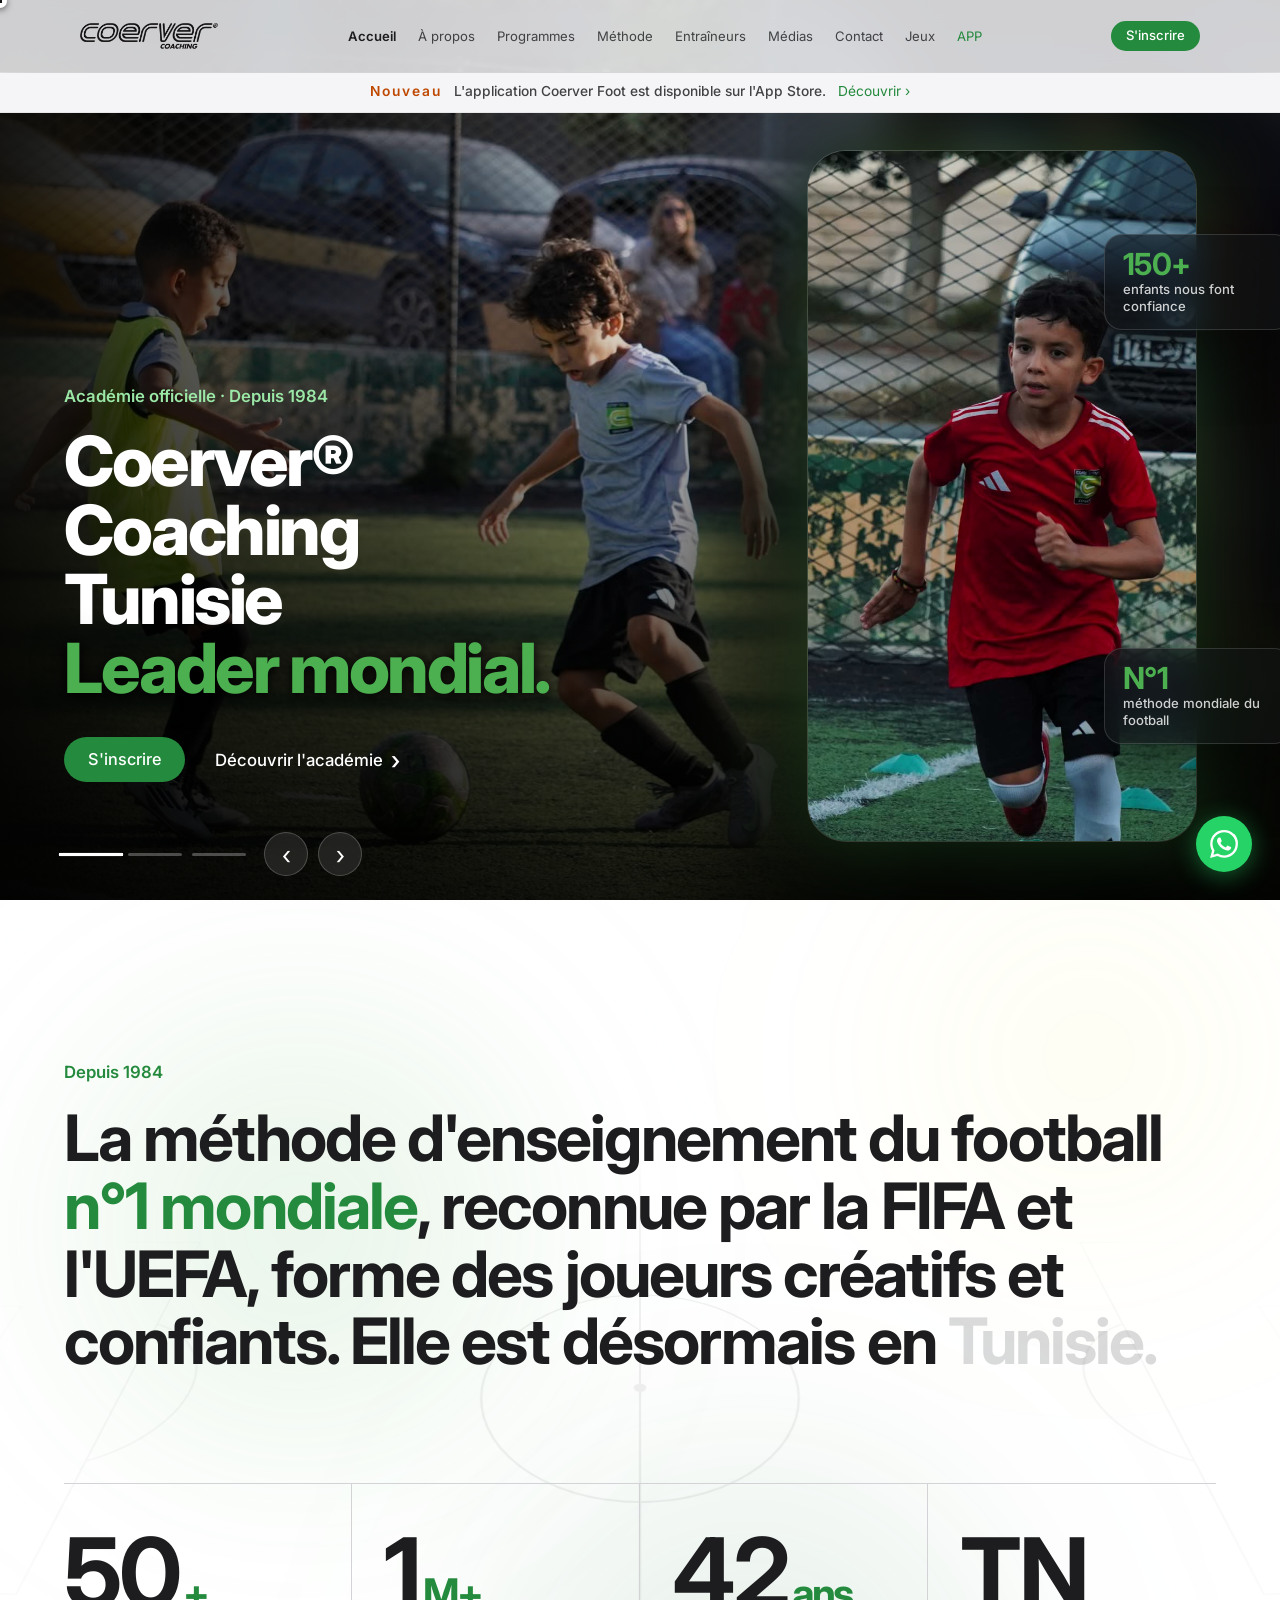
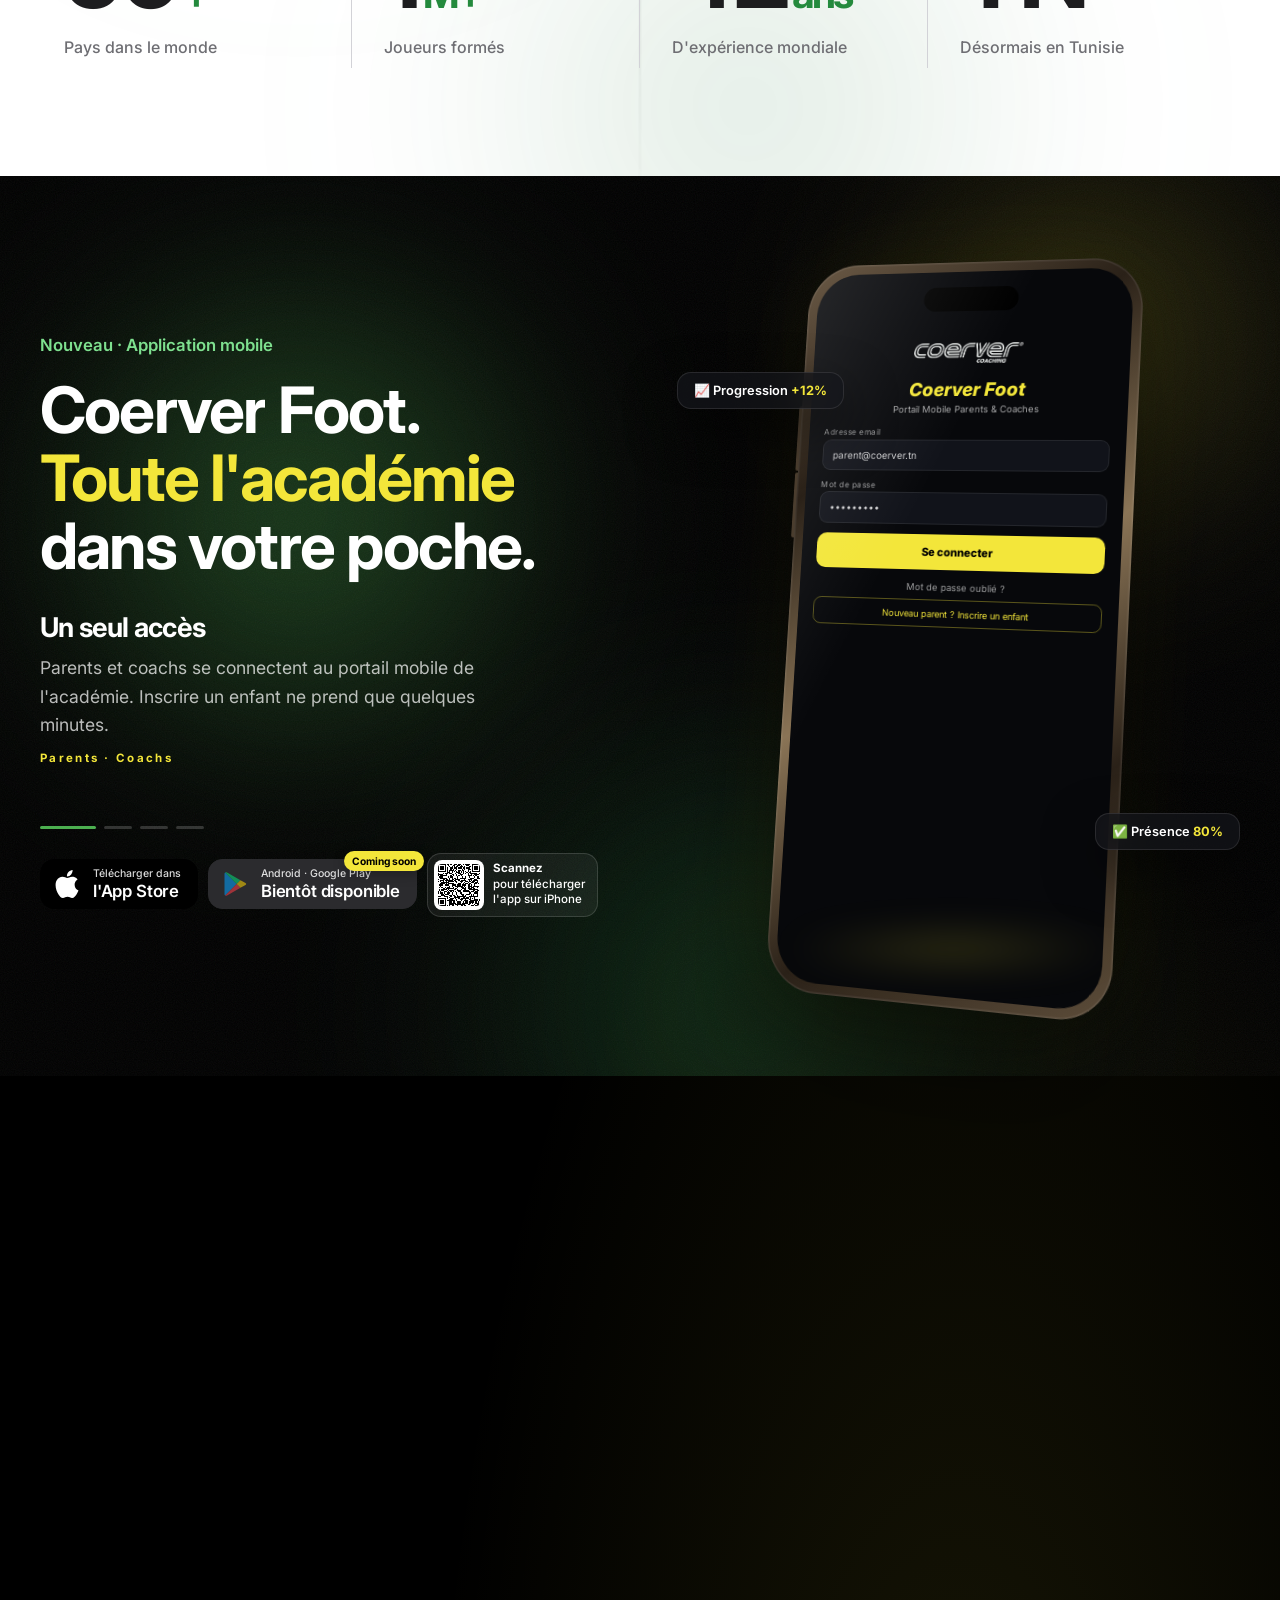
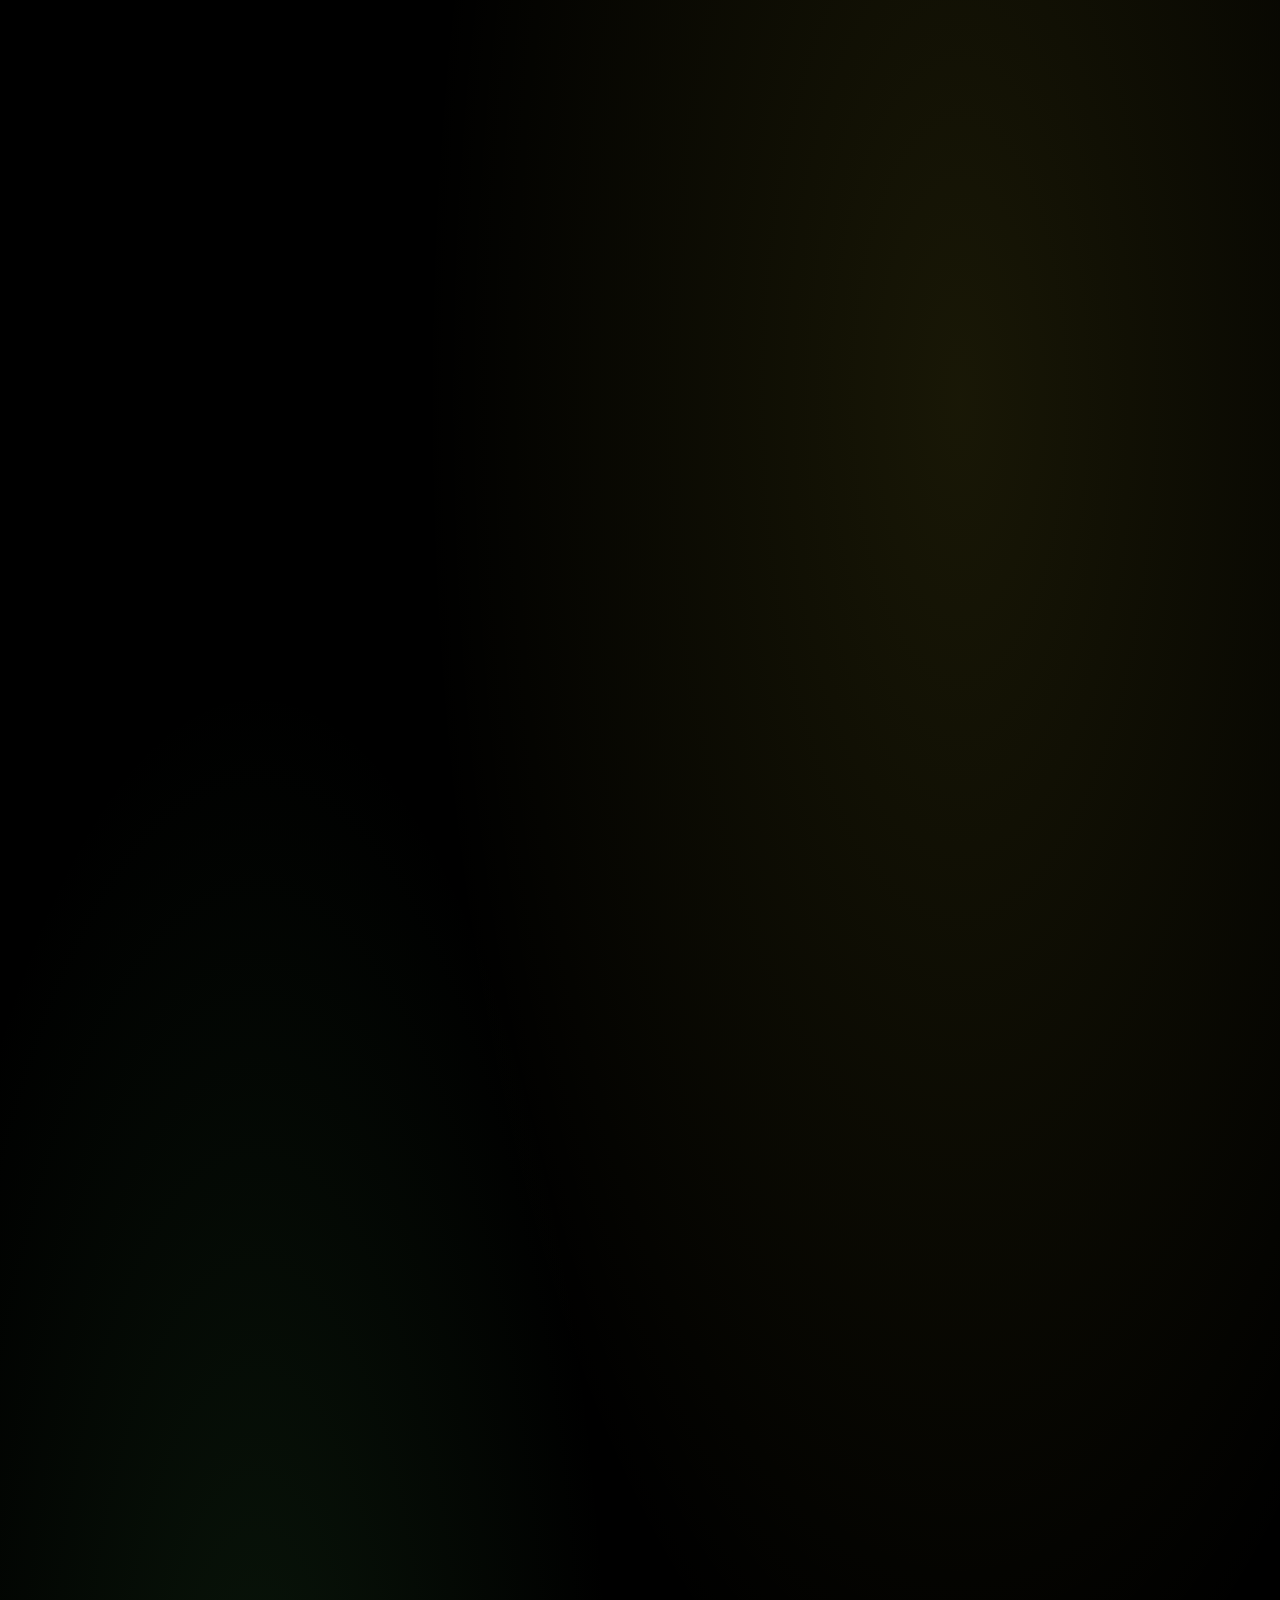
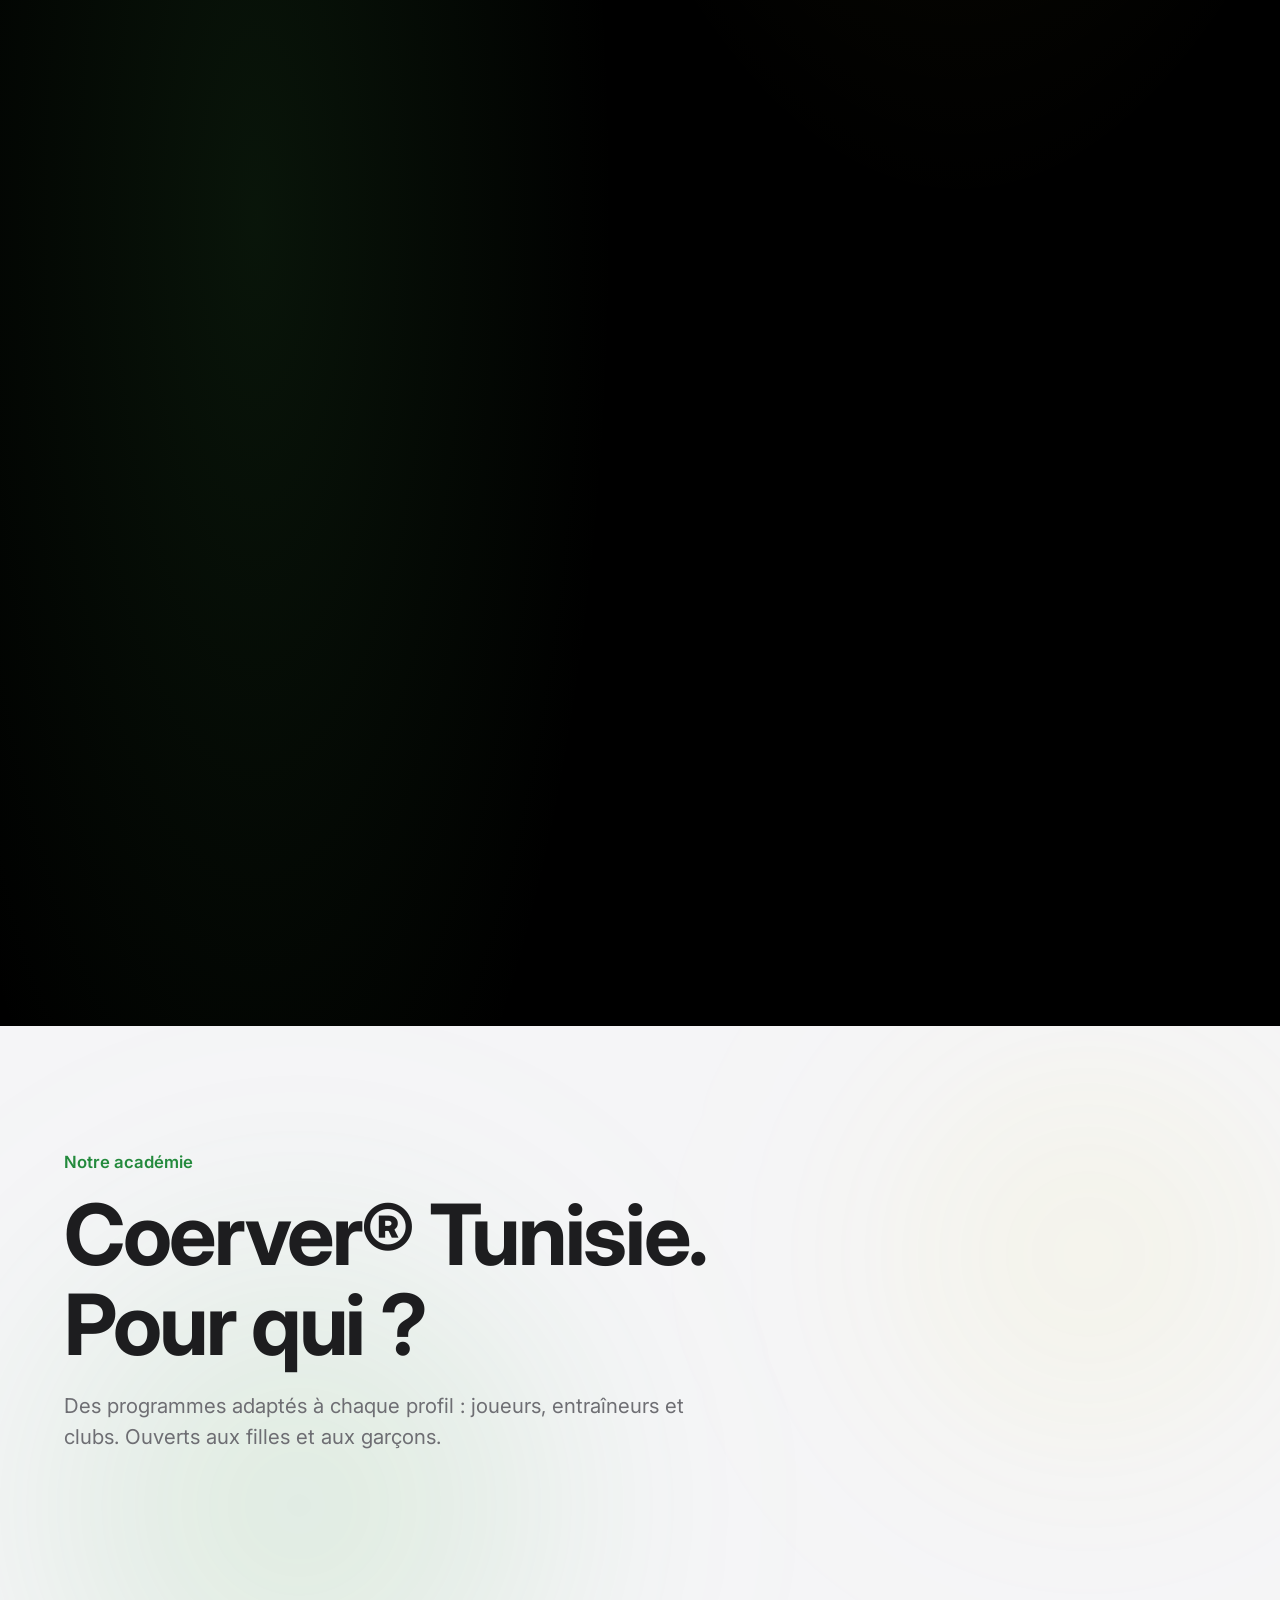
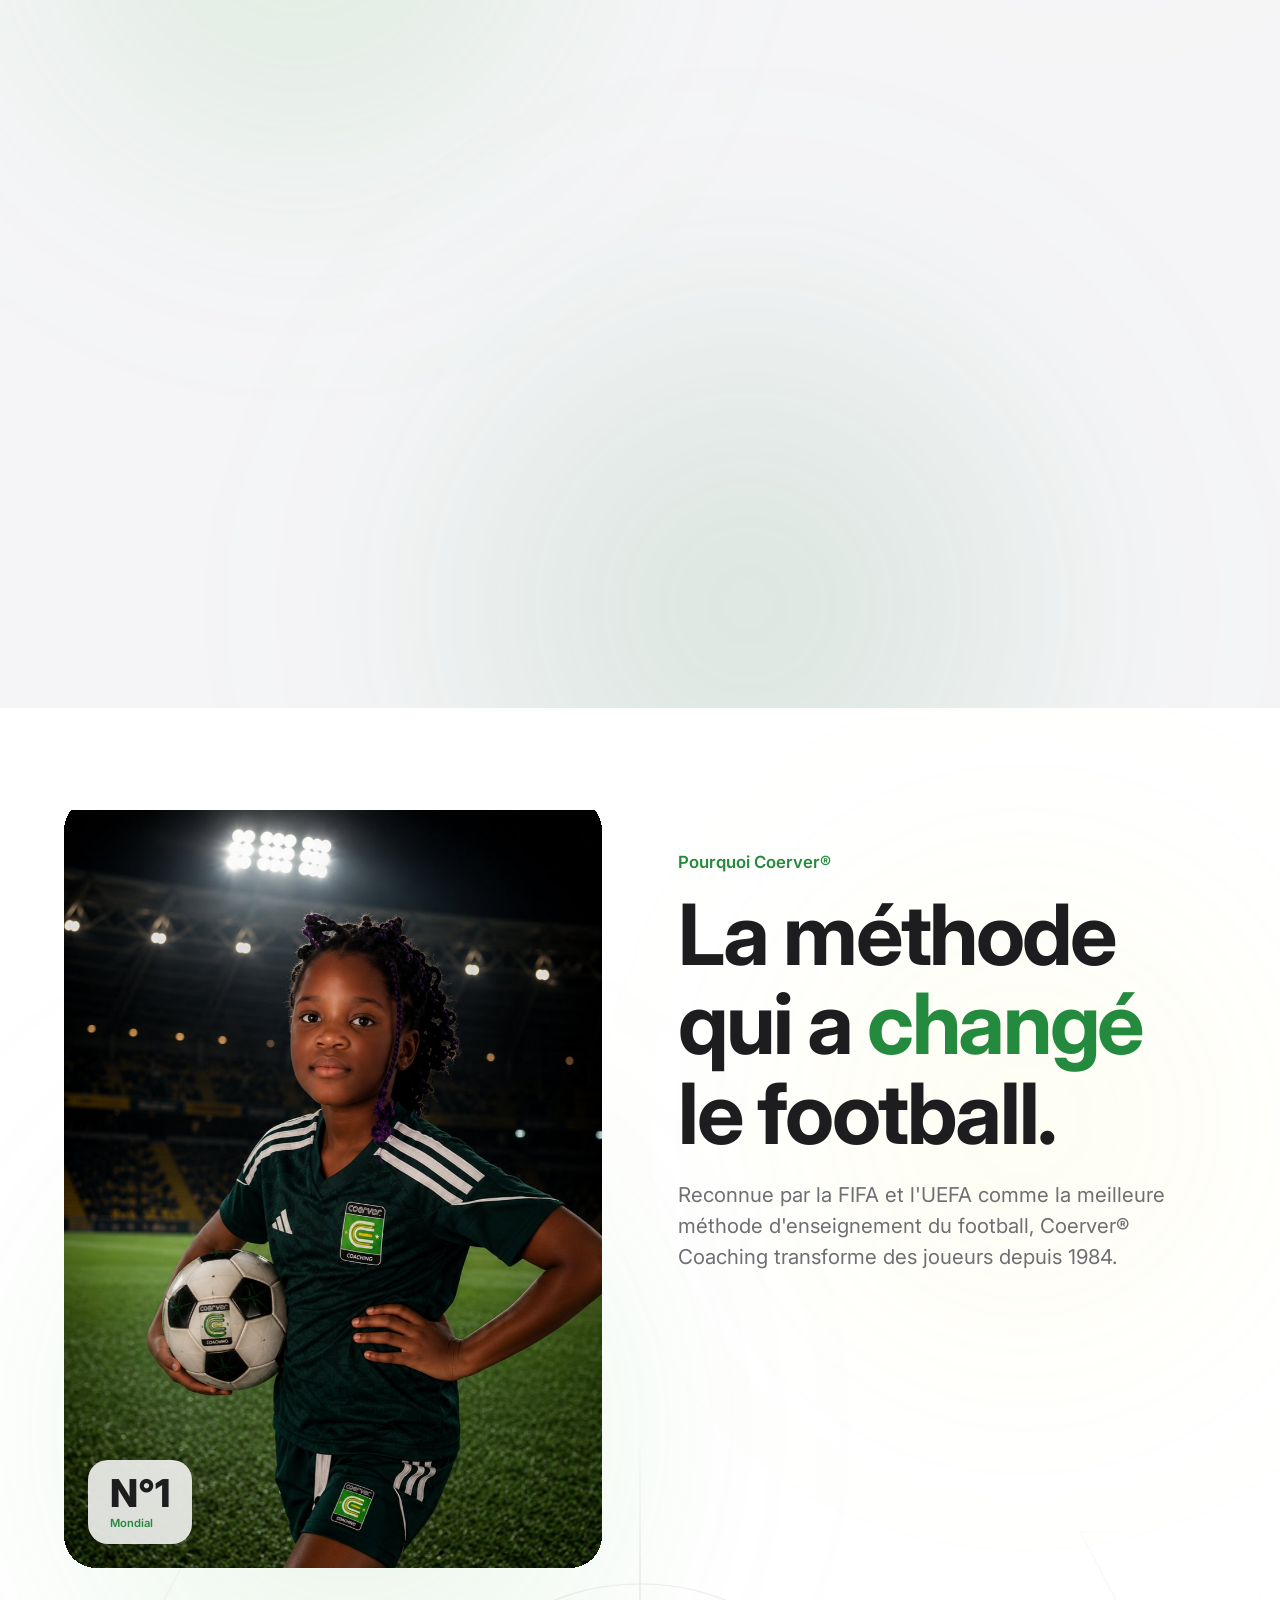
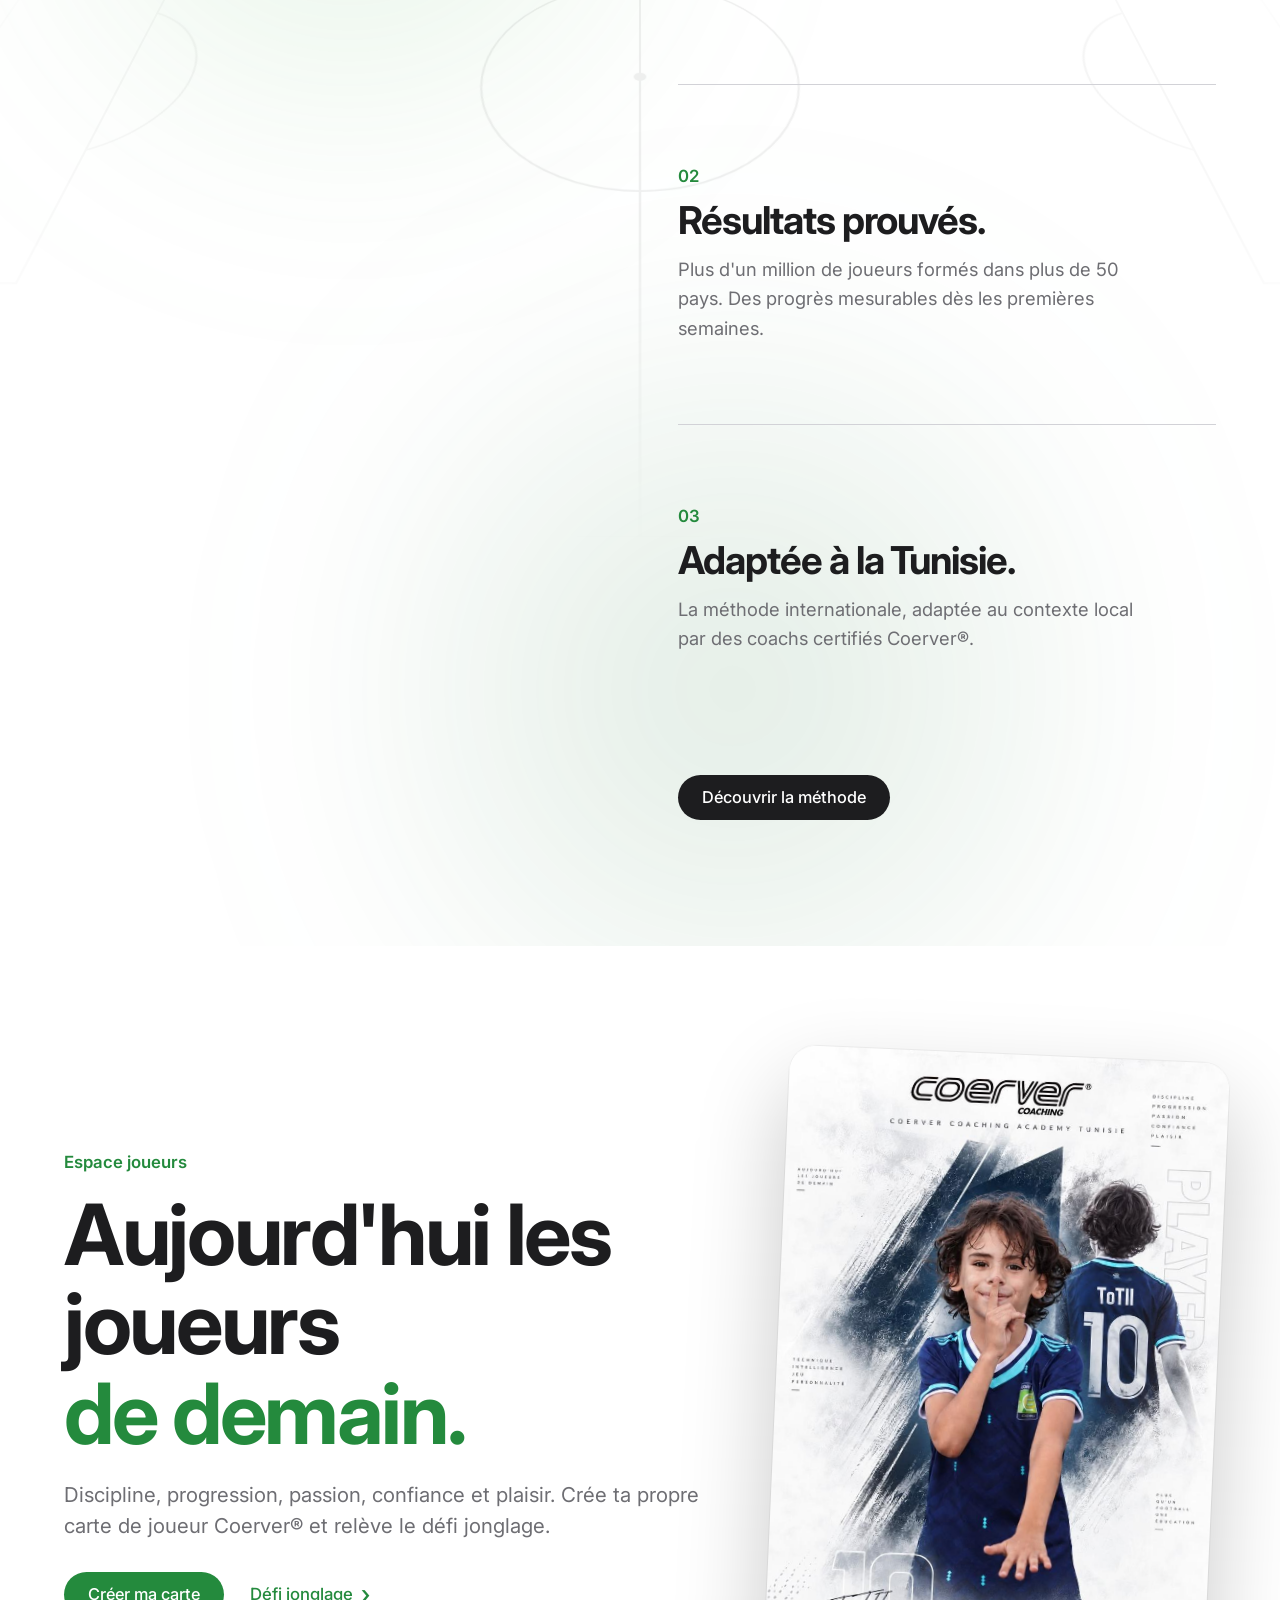
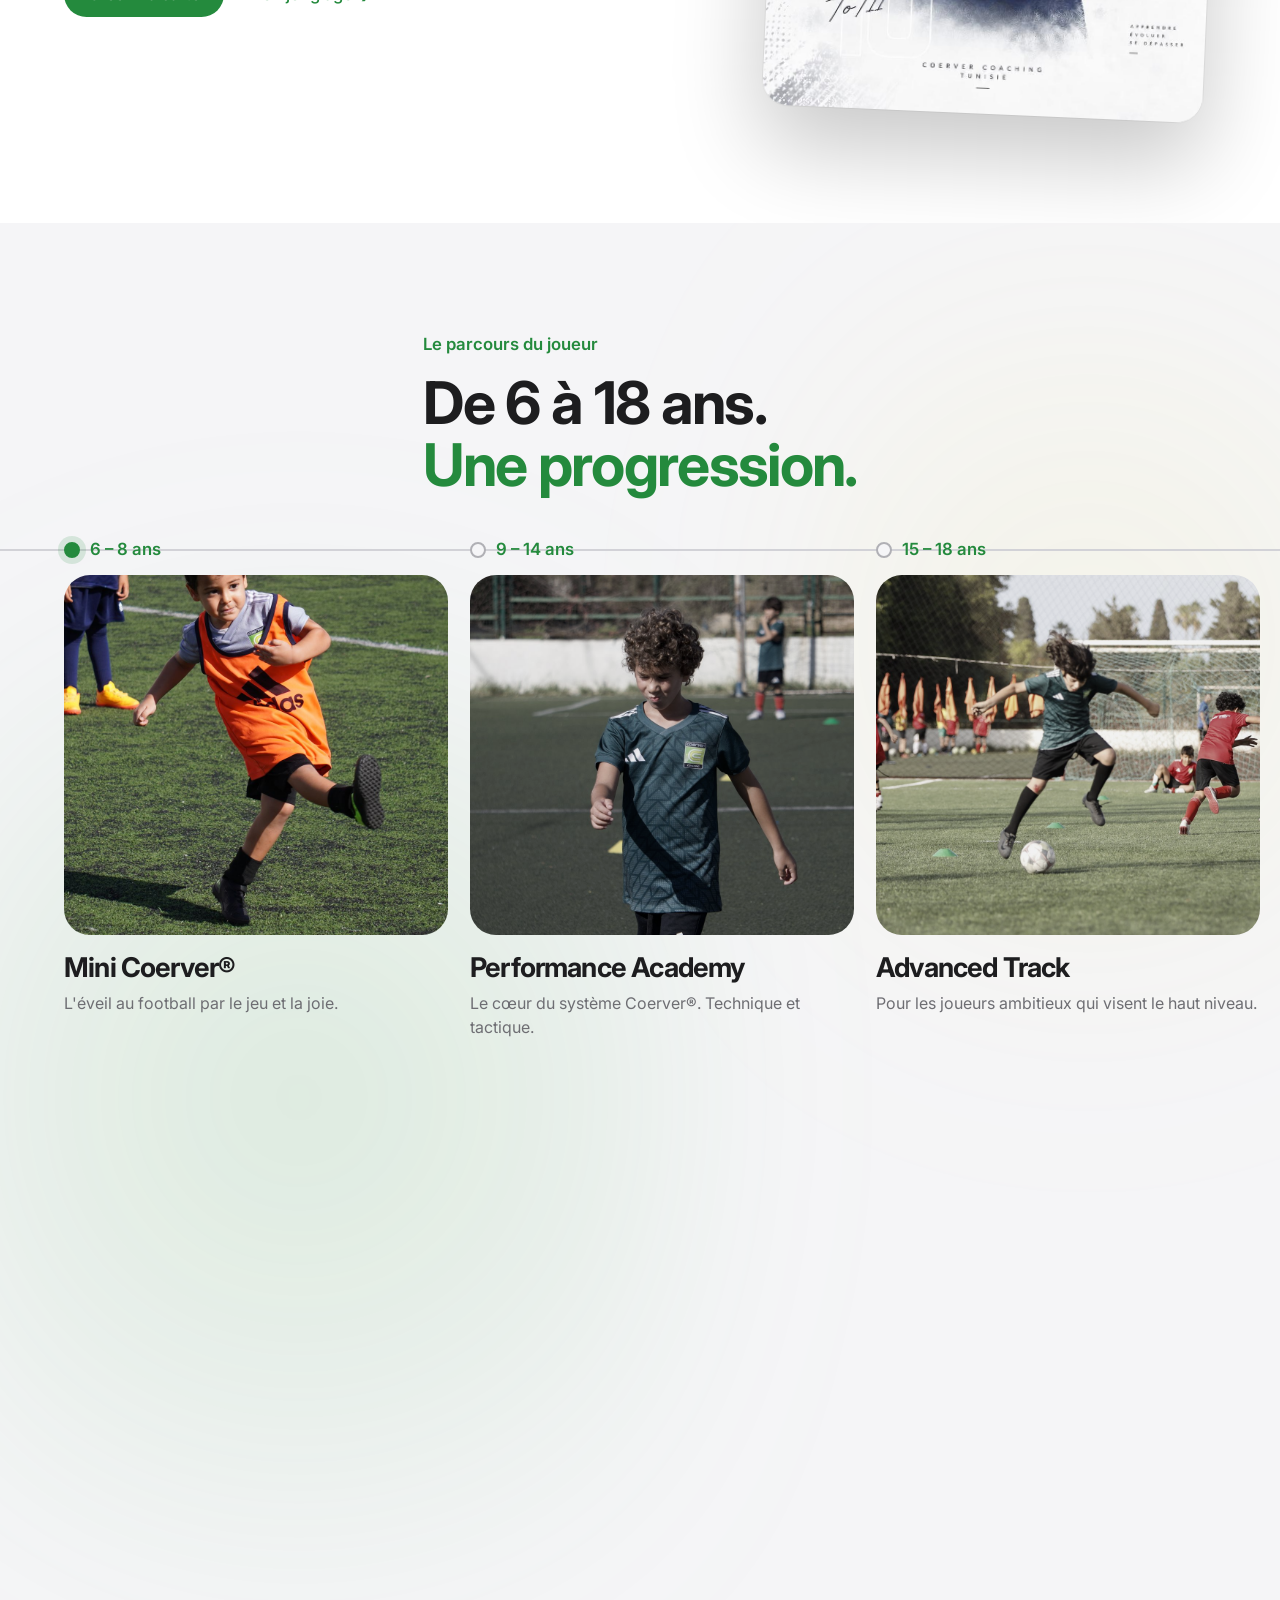
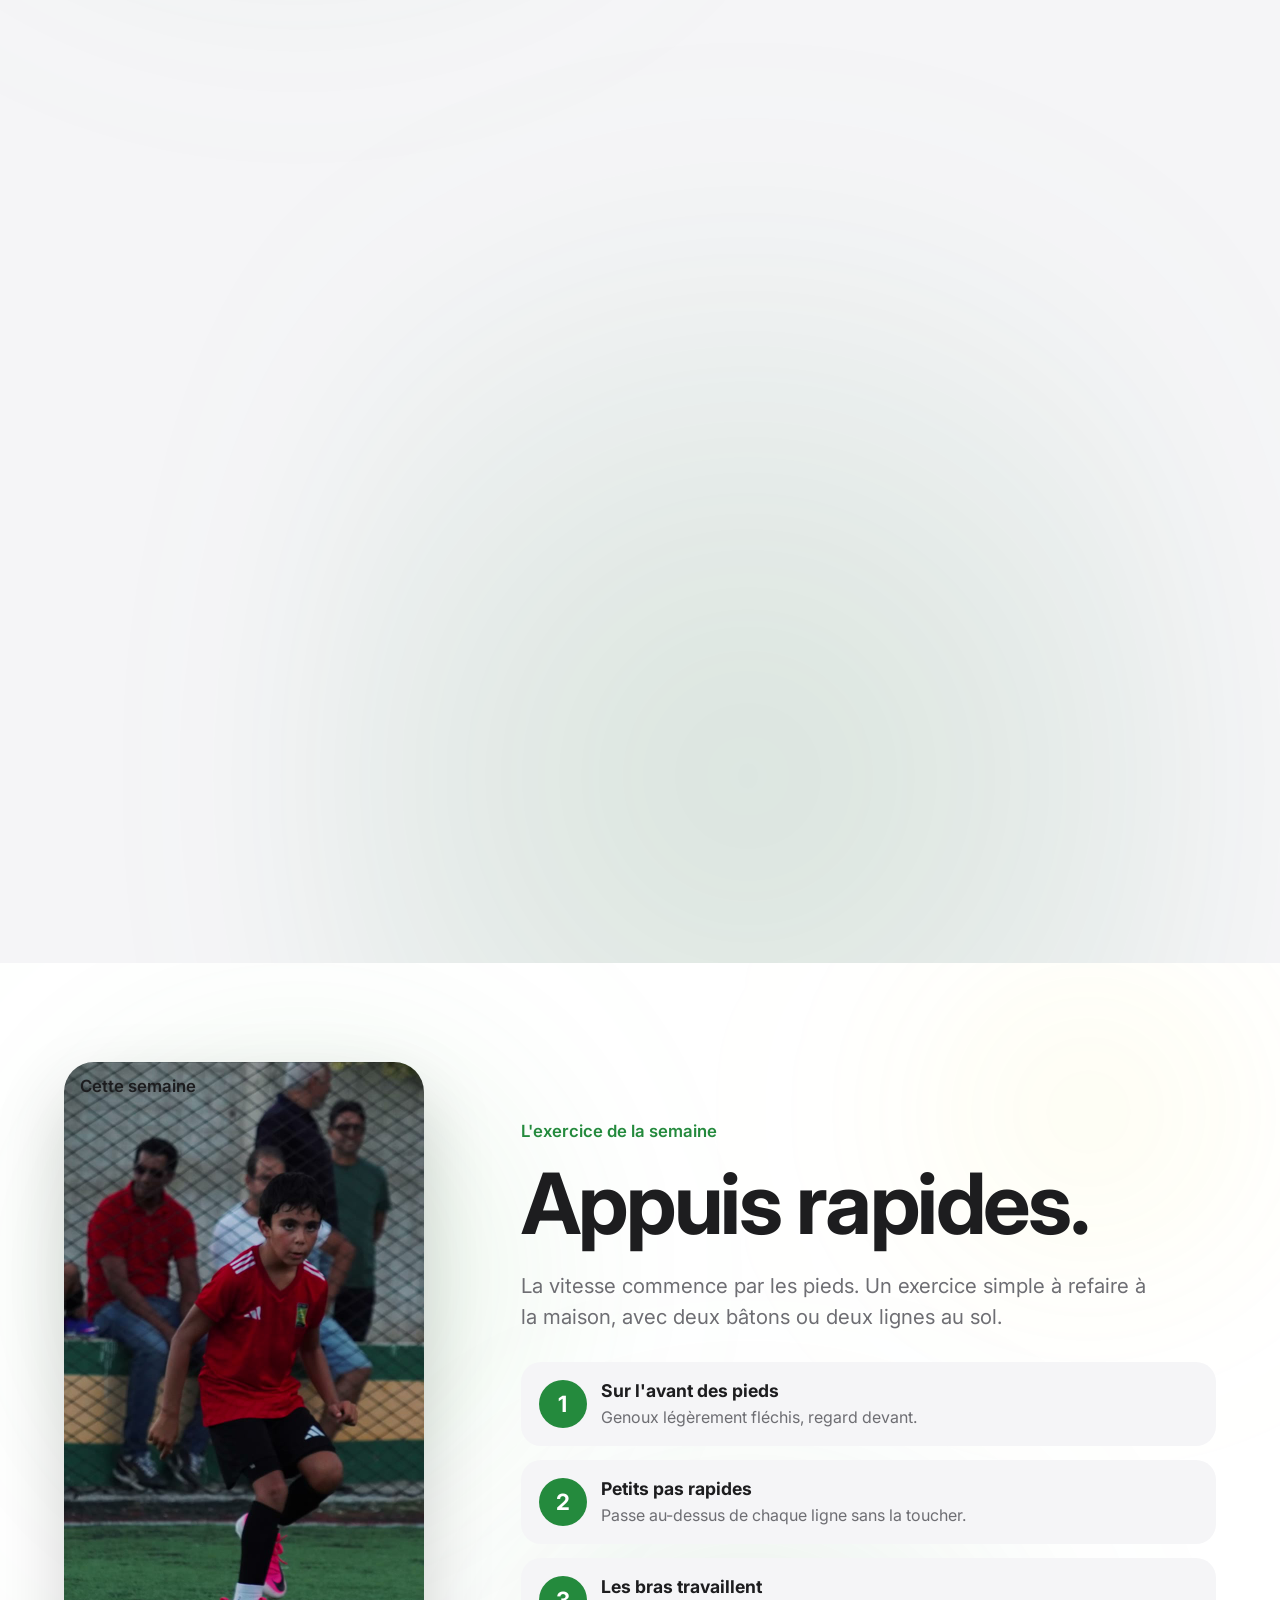
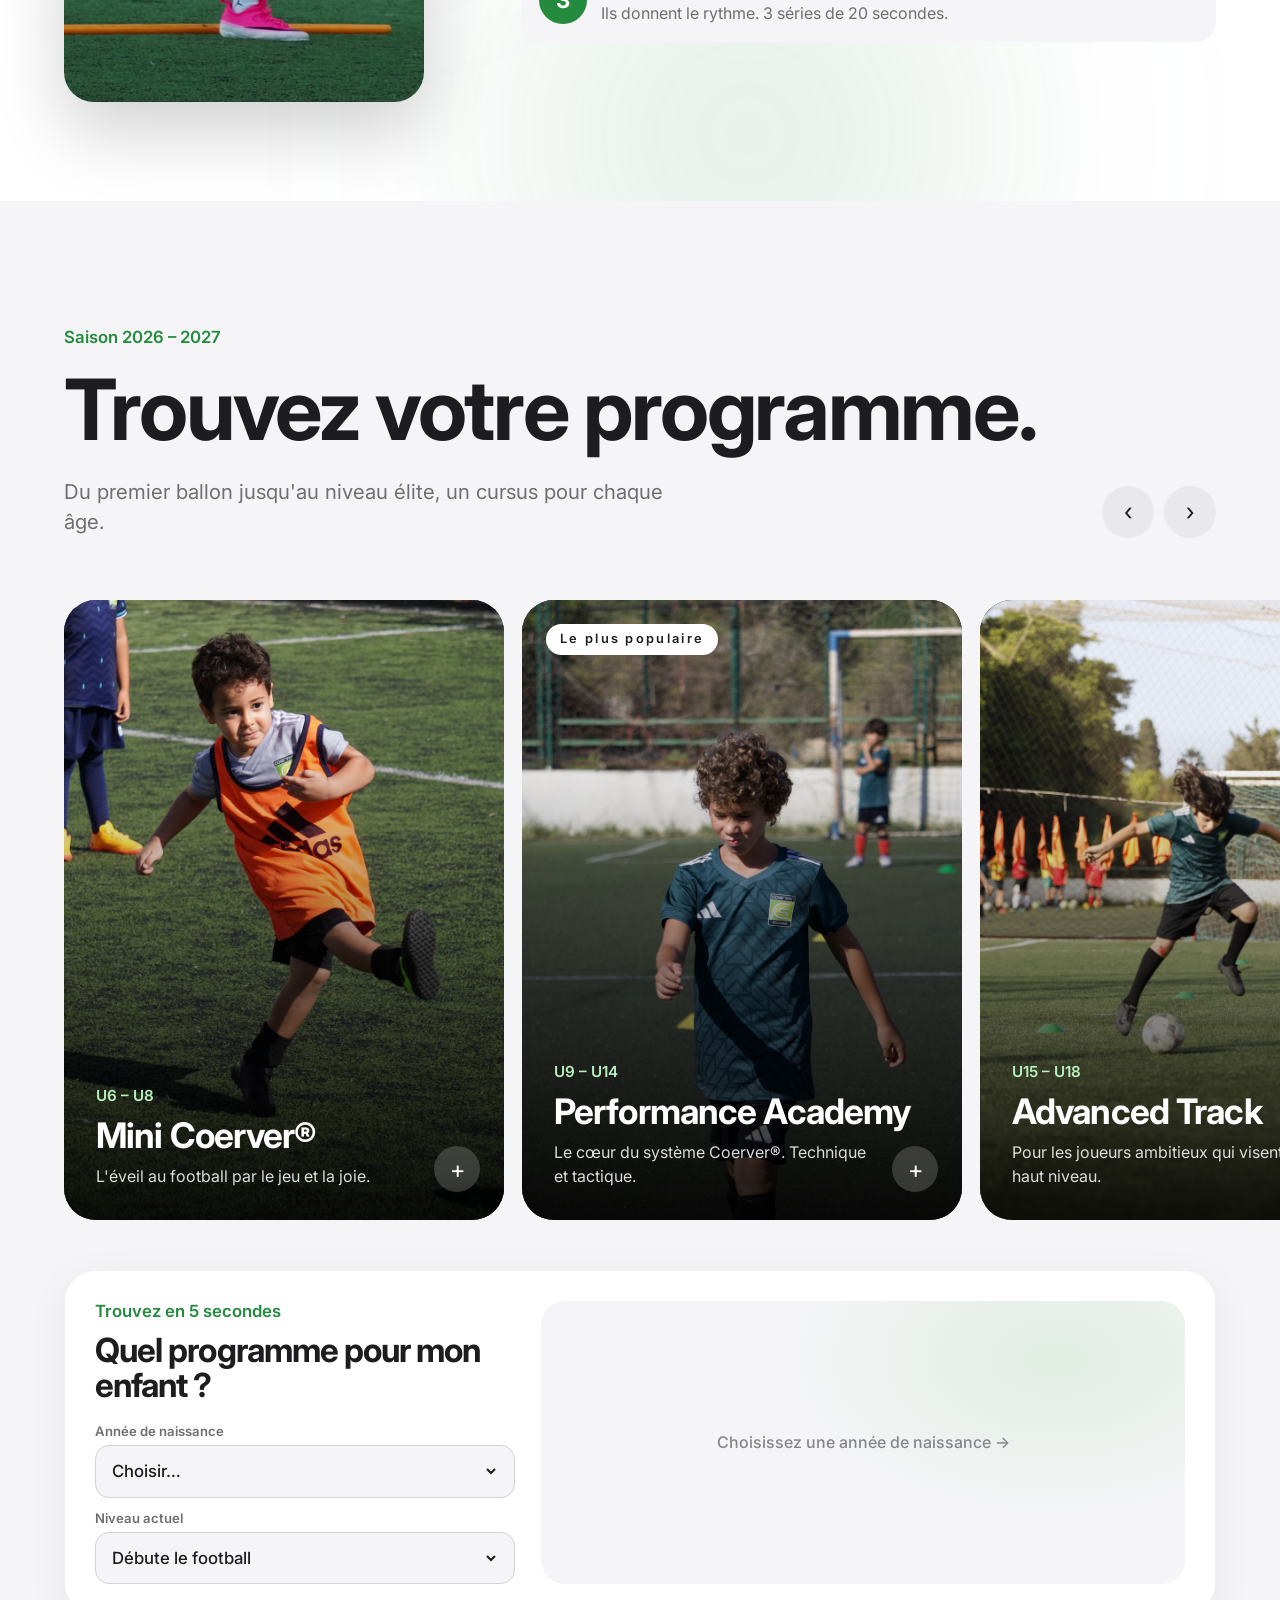
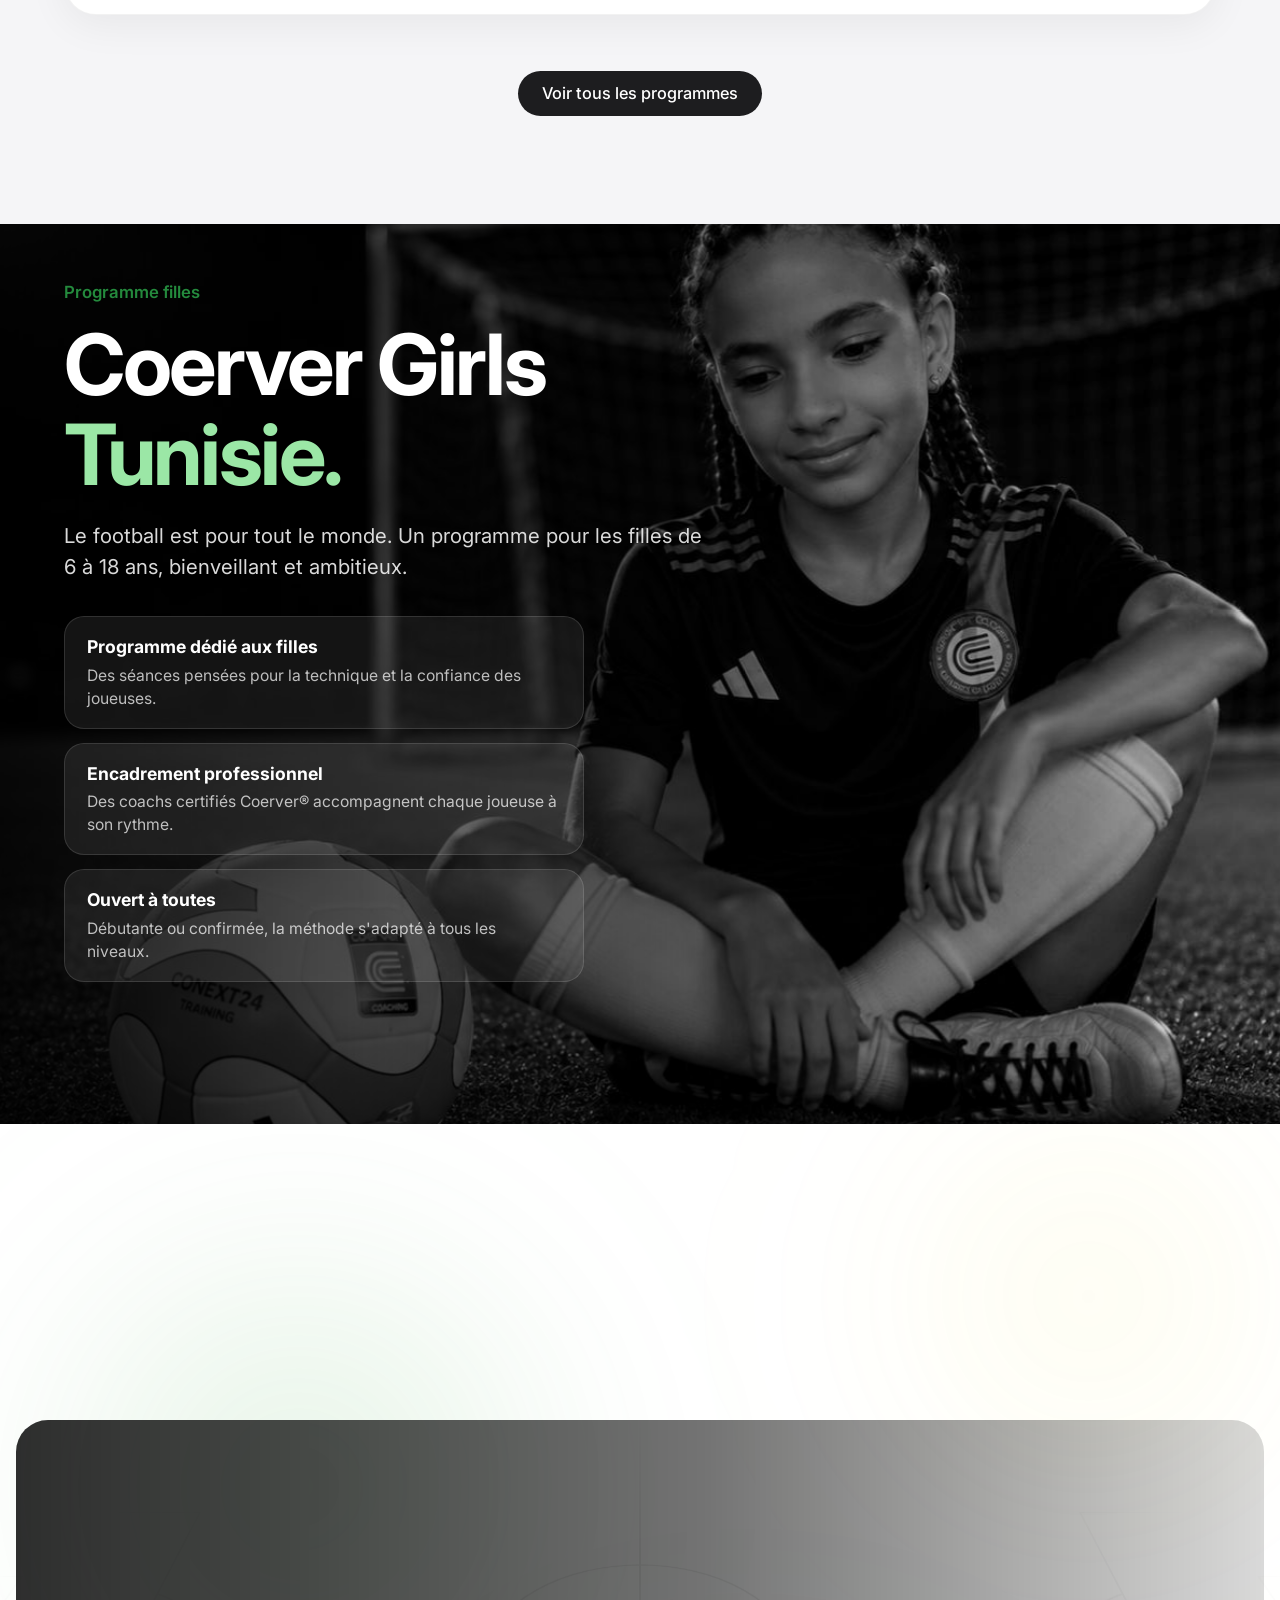
==== commit 90d02884: "À propos hero: keep the coach's face visible below the menu Co-Authored-By: Claude Opus 5.5 <noreply" ====
--- a/index.html
+++ b/index.html
@@ -26,7 +26,7 @@
   <link rel="stylesheet" href="assets/css/extras.css?v=10" />
   <link rel="stylesheet" href="assets/css/features.css?v=8" />
   <link rel="stylesheet" href="assets/css/fx.css?v=3" />
-  <link rel="stylesheet" href="assets/css/apple.css?v=15" />
+  <link rel="stylesheet" href="assets/css/apple.css?v=17" />
   <meta property="og:image" content="https://coervertunisie.tn/assets/images/academie/hero-entrainement.jpg" />
   <meta property="og:site_name" content="Coerver Coaching Tunisie" />
   <meta name="twitter:card" content="summary_large_image" />
--- a/assets/css/apple.css
+++ b/assets/css/apple.css
@@ -358,3 +358,6 @@
   .h-chip-1 { left: auto !important; right: -96px !important; top: 12% !important; }
   .h-chip-2 { right: -96px !important; bottom: 14% !important; }
 }
+/* À propos hero: keep the coach's face below the menu */
+.pg .pg-hero.pg-hero-equipe { background-position: center 6% !important; }
+@media (max-width: 768px) { .pg .pg-hero.pg-hero-equipe { background-position: 50% 30% !important; } }
